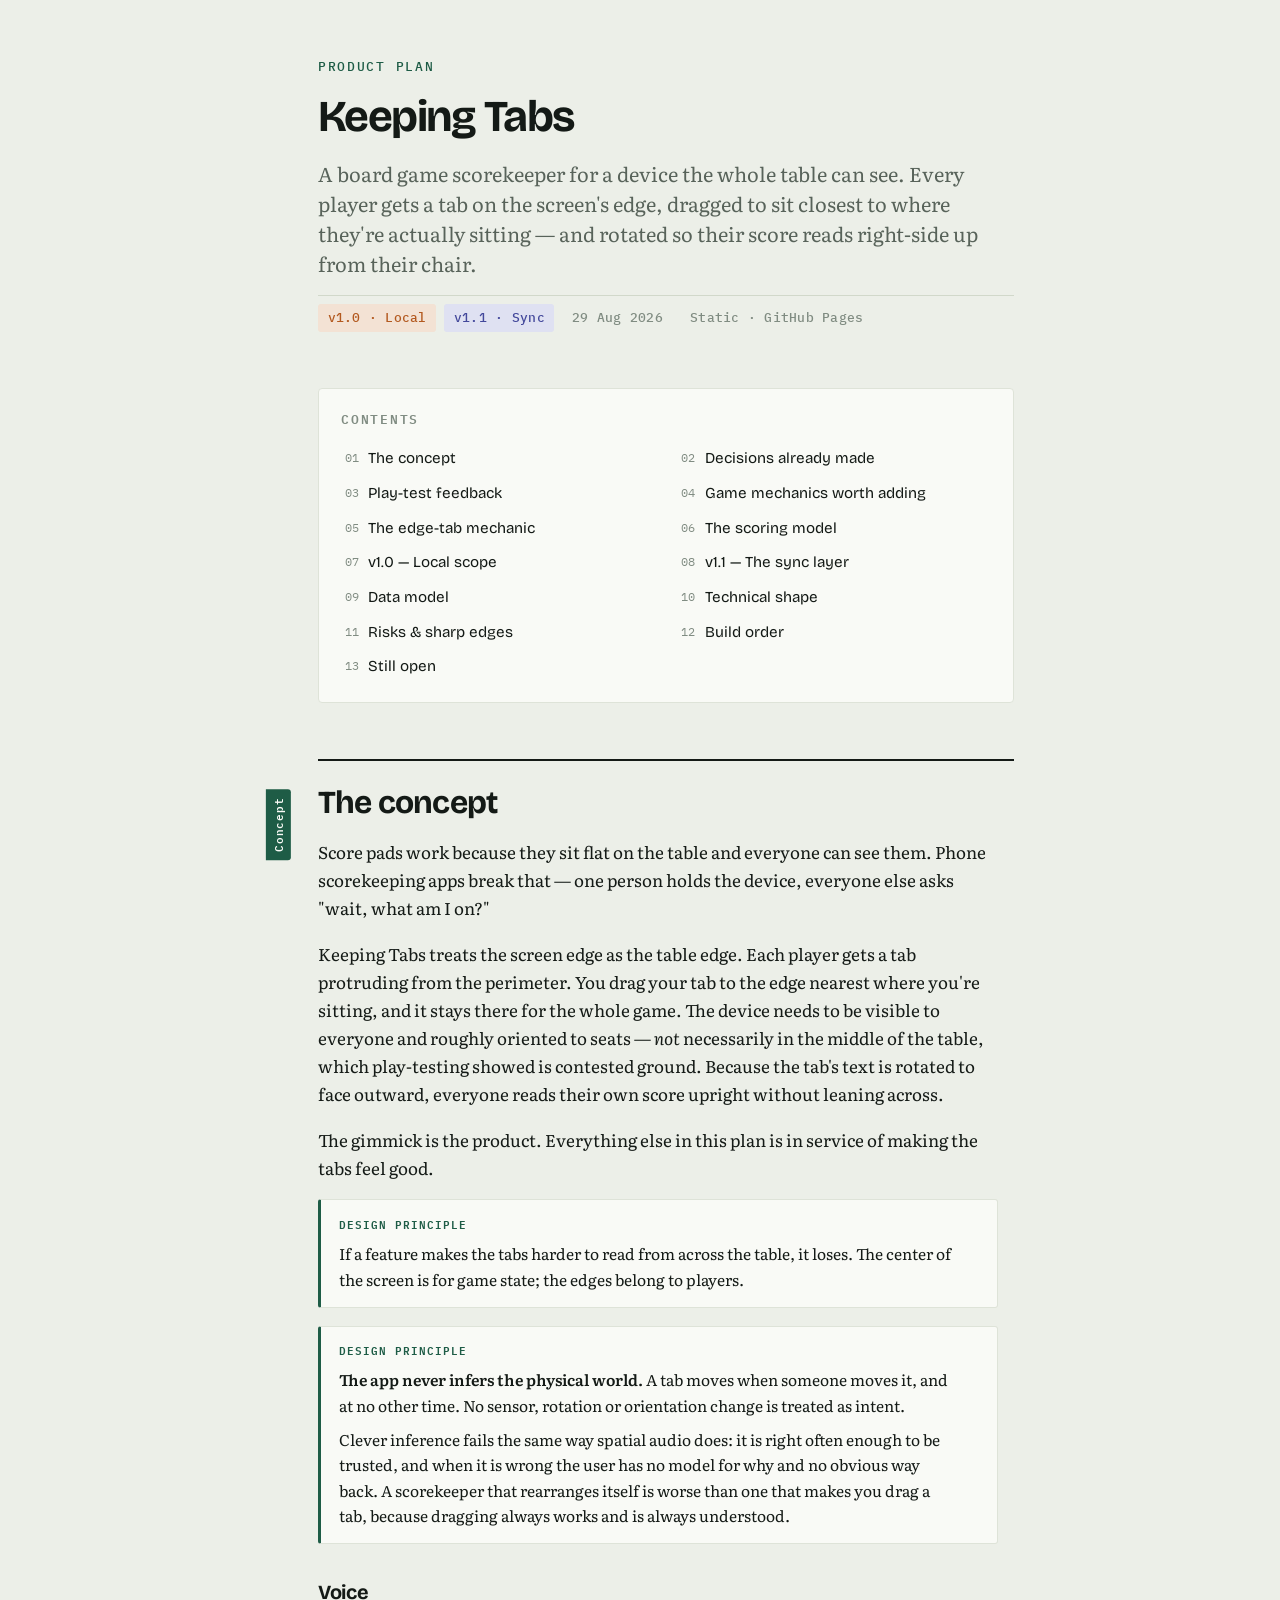
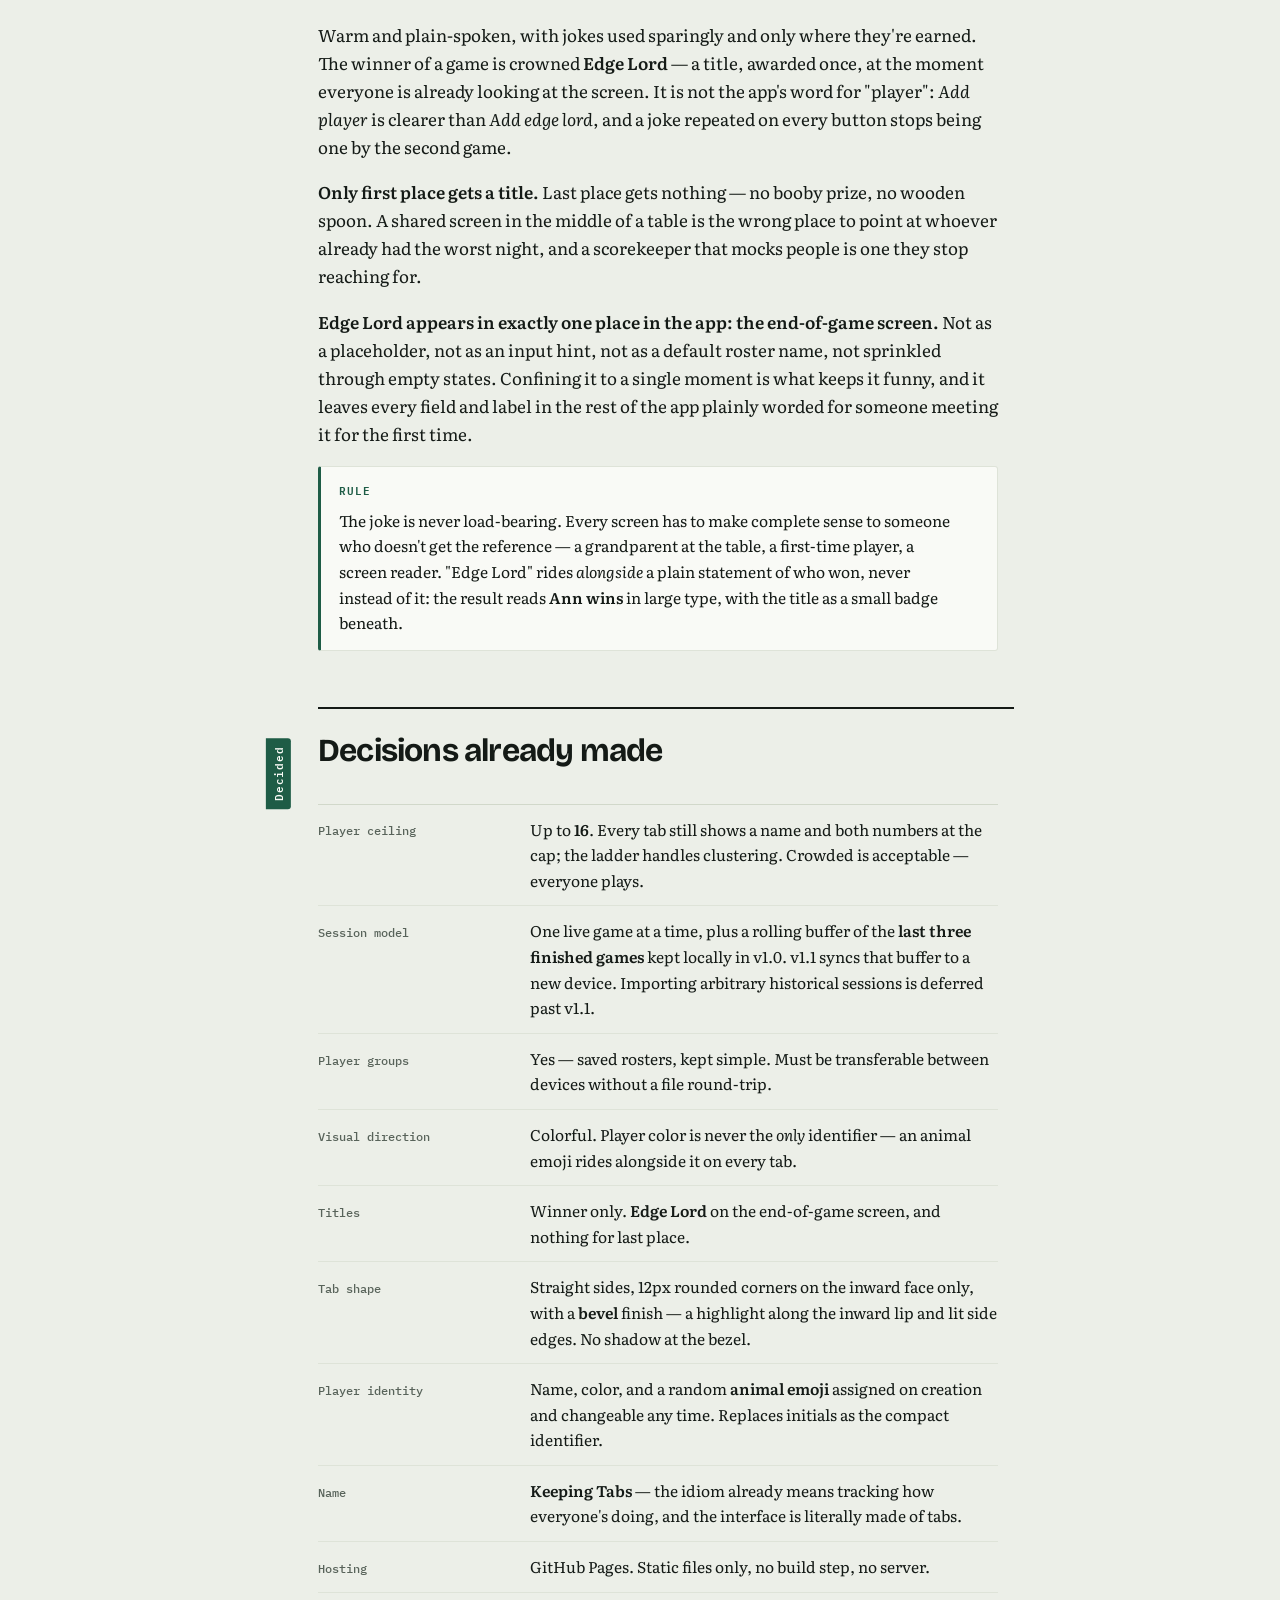
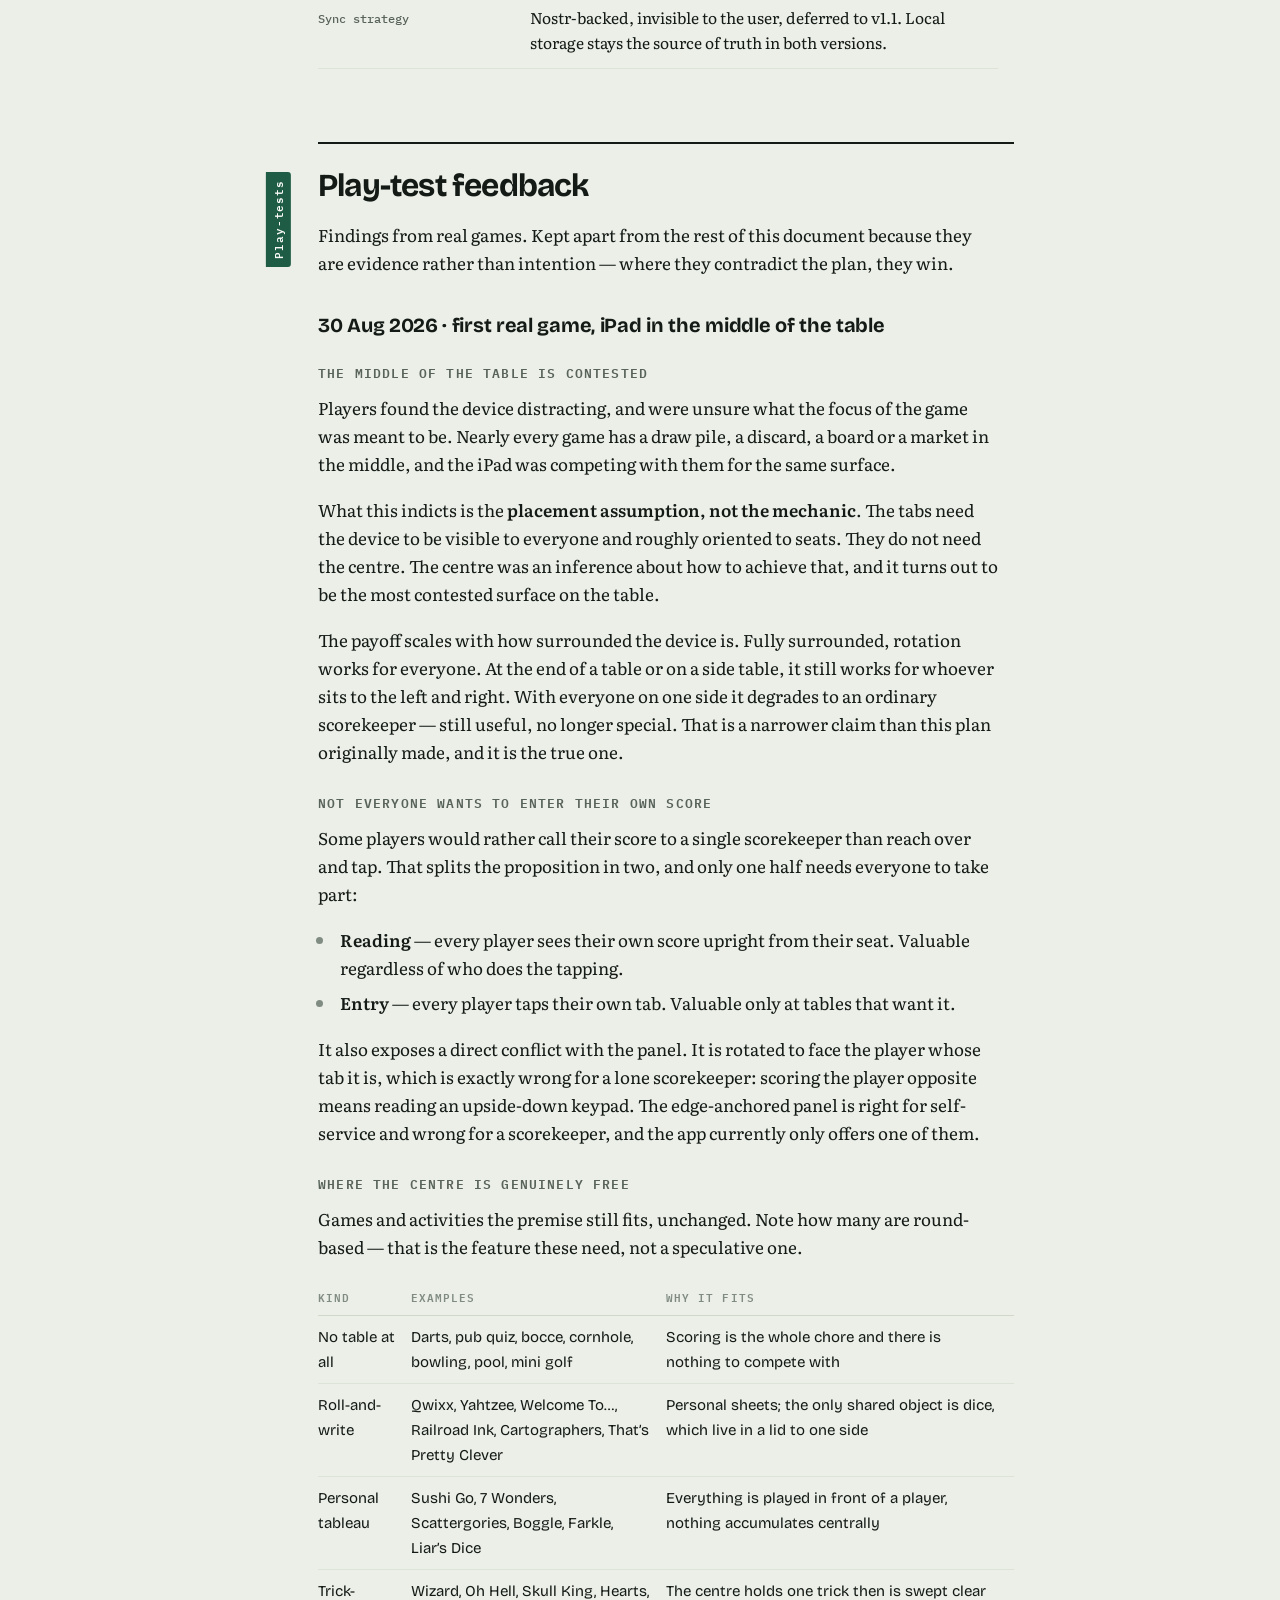
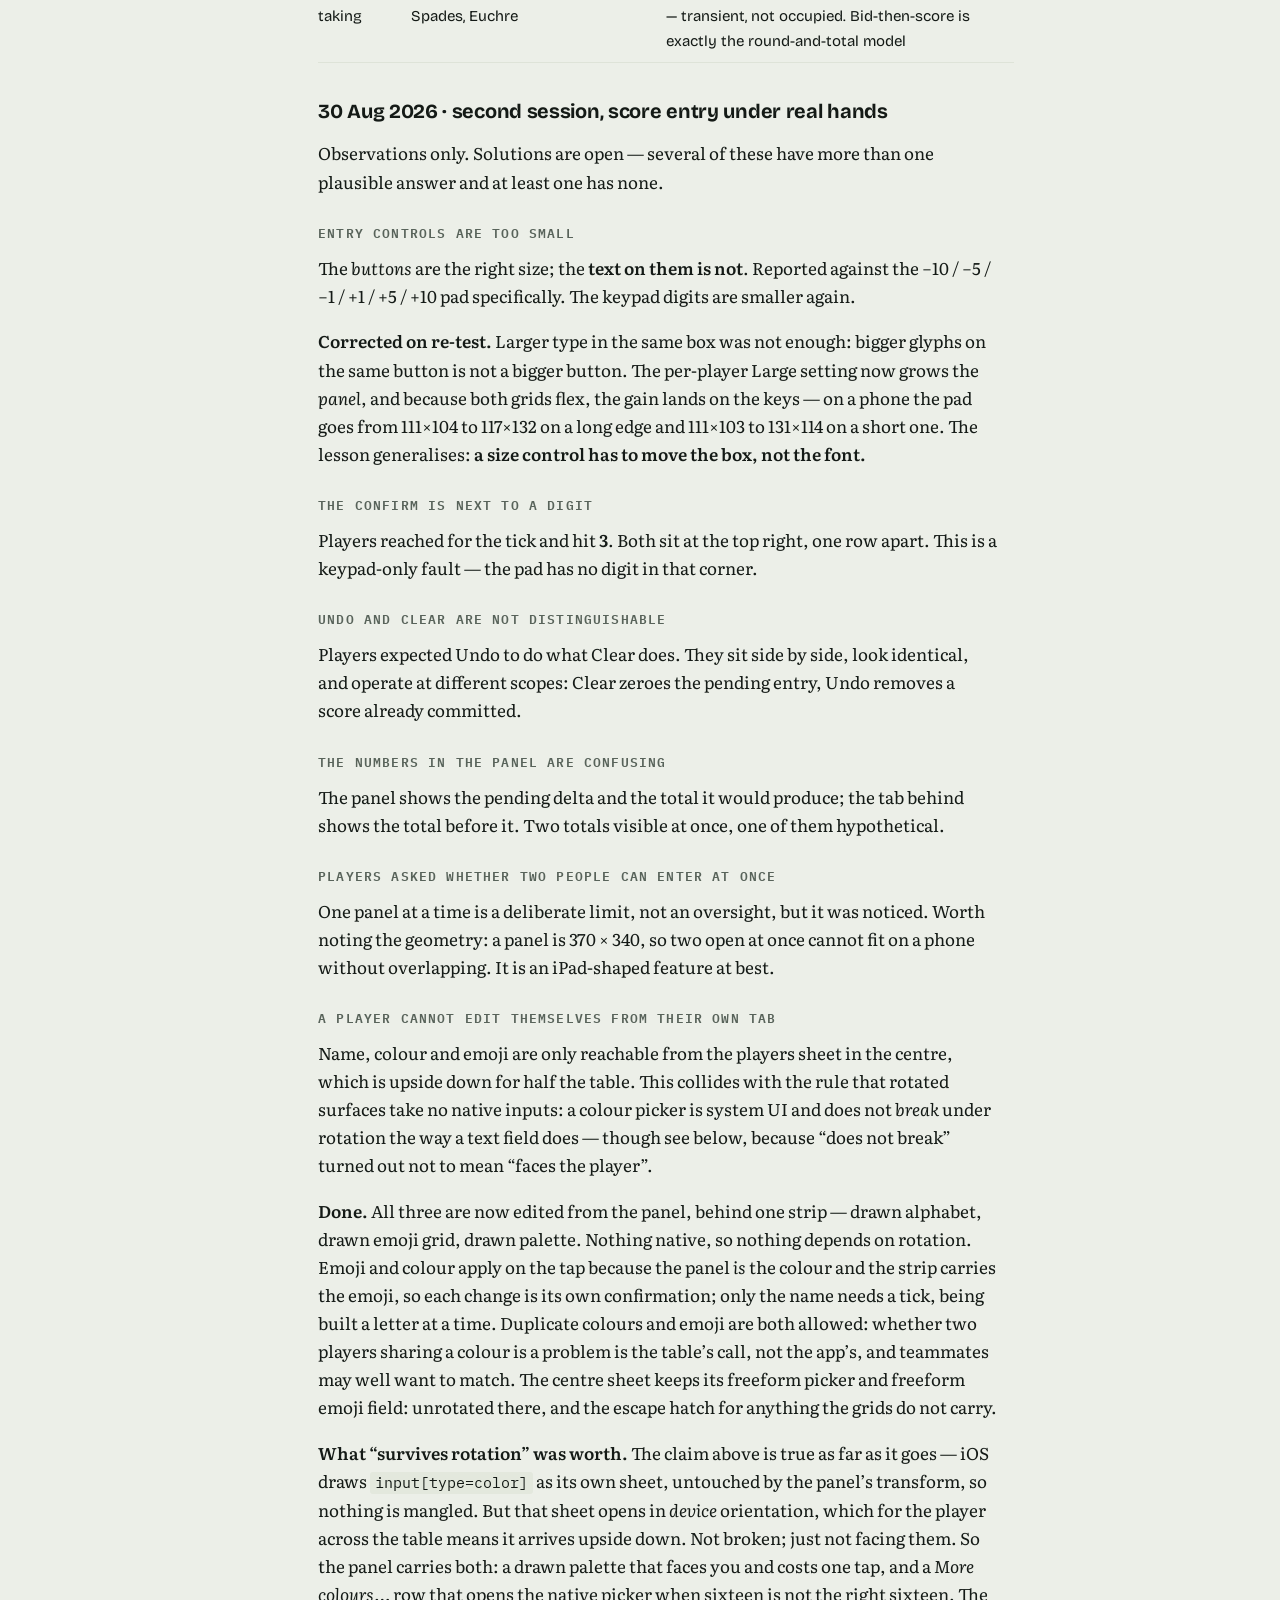
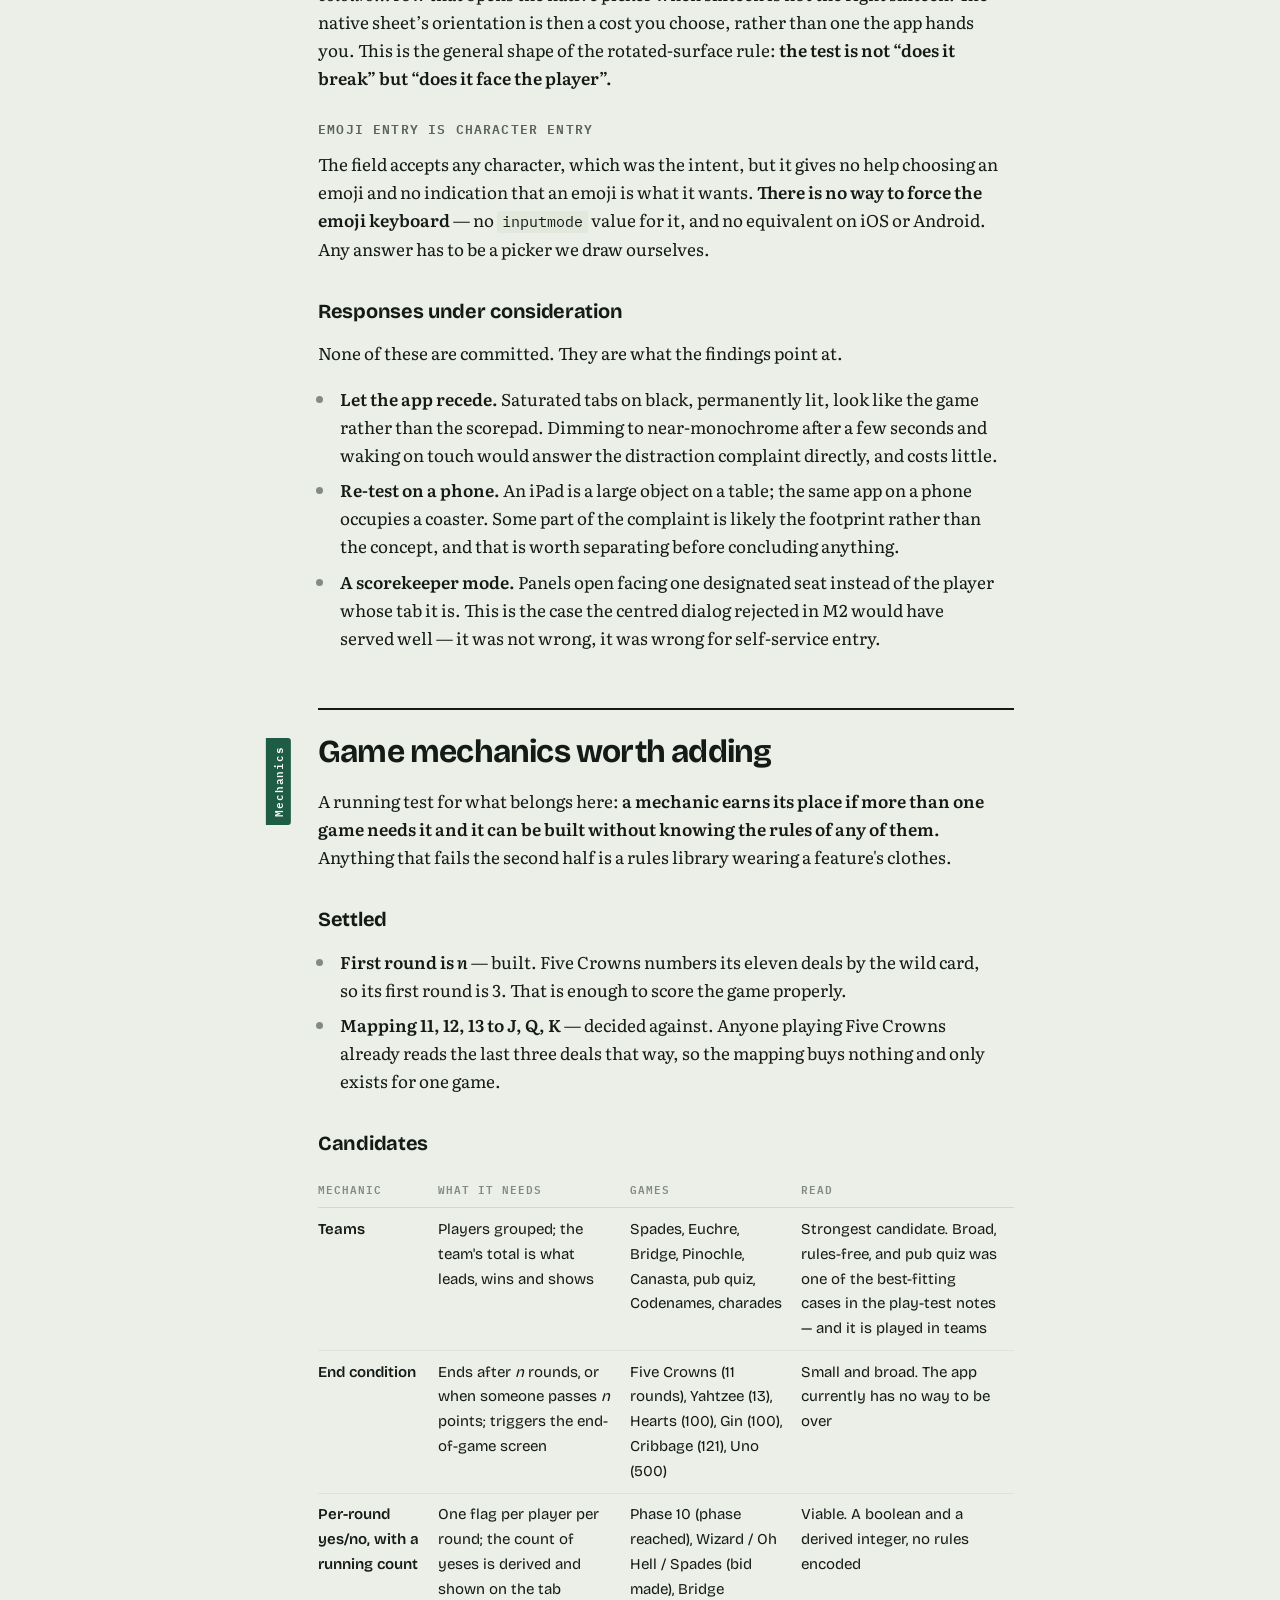
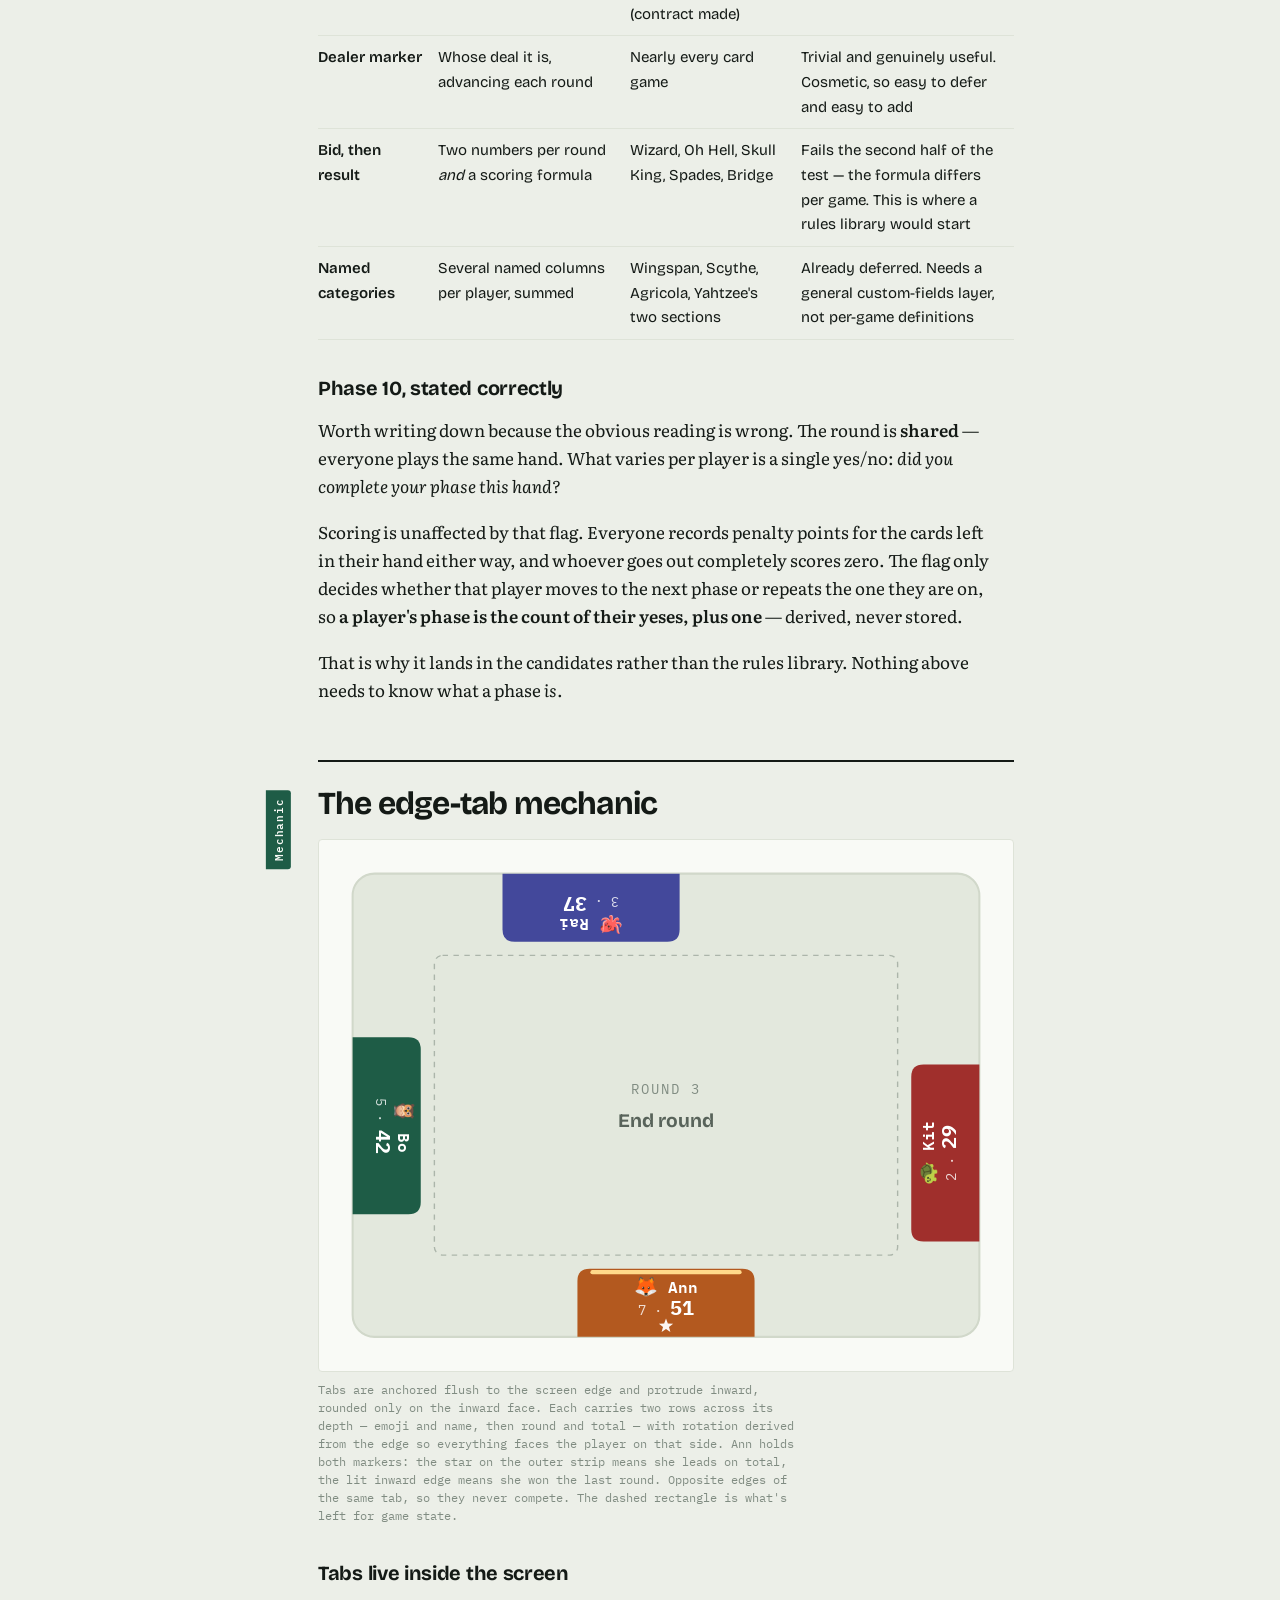
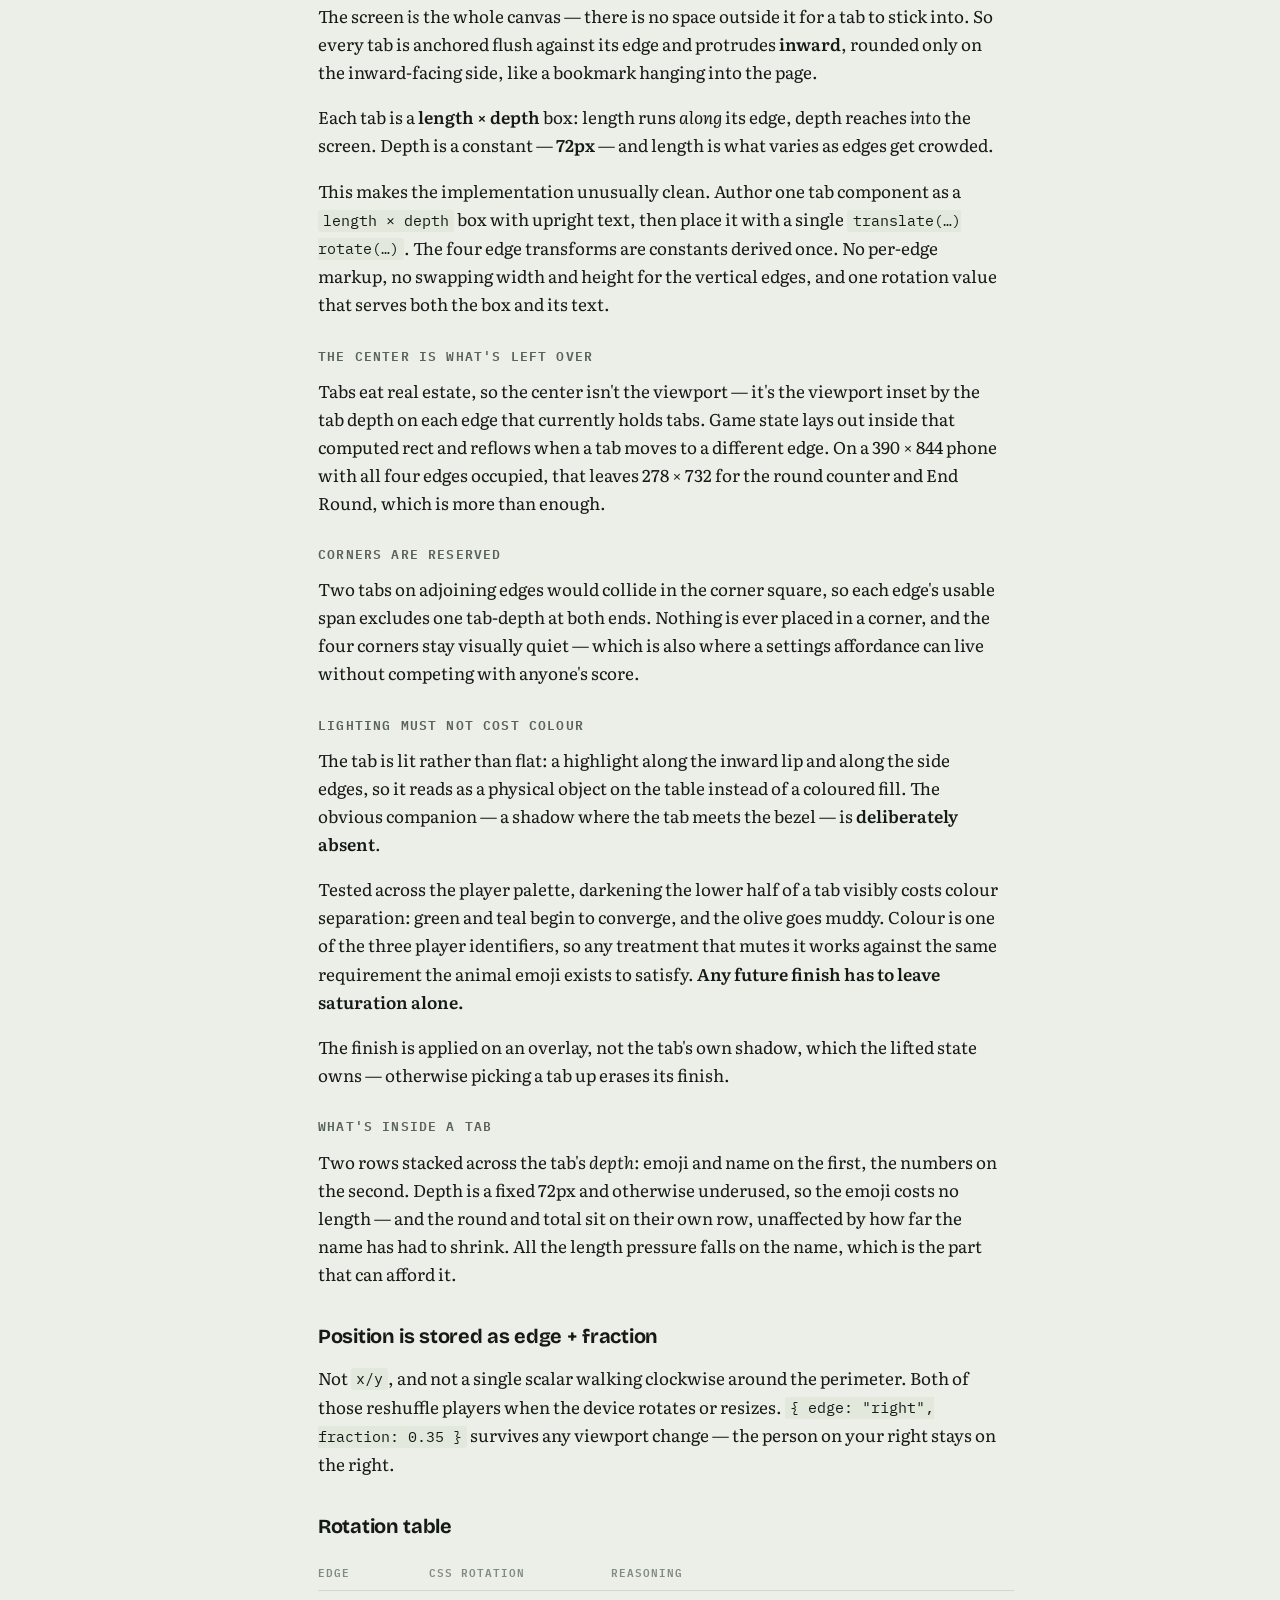
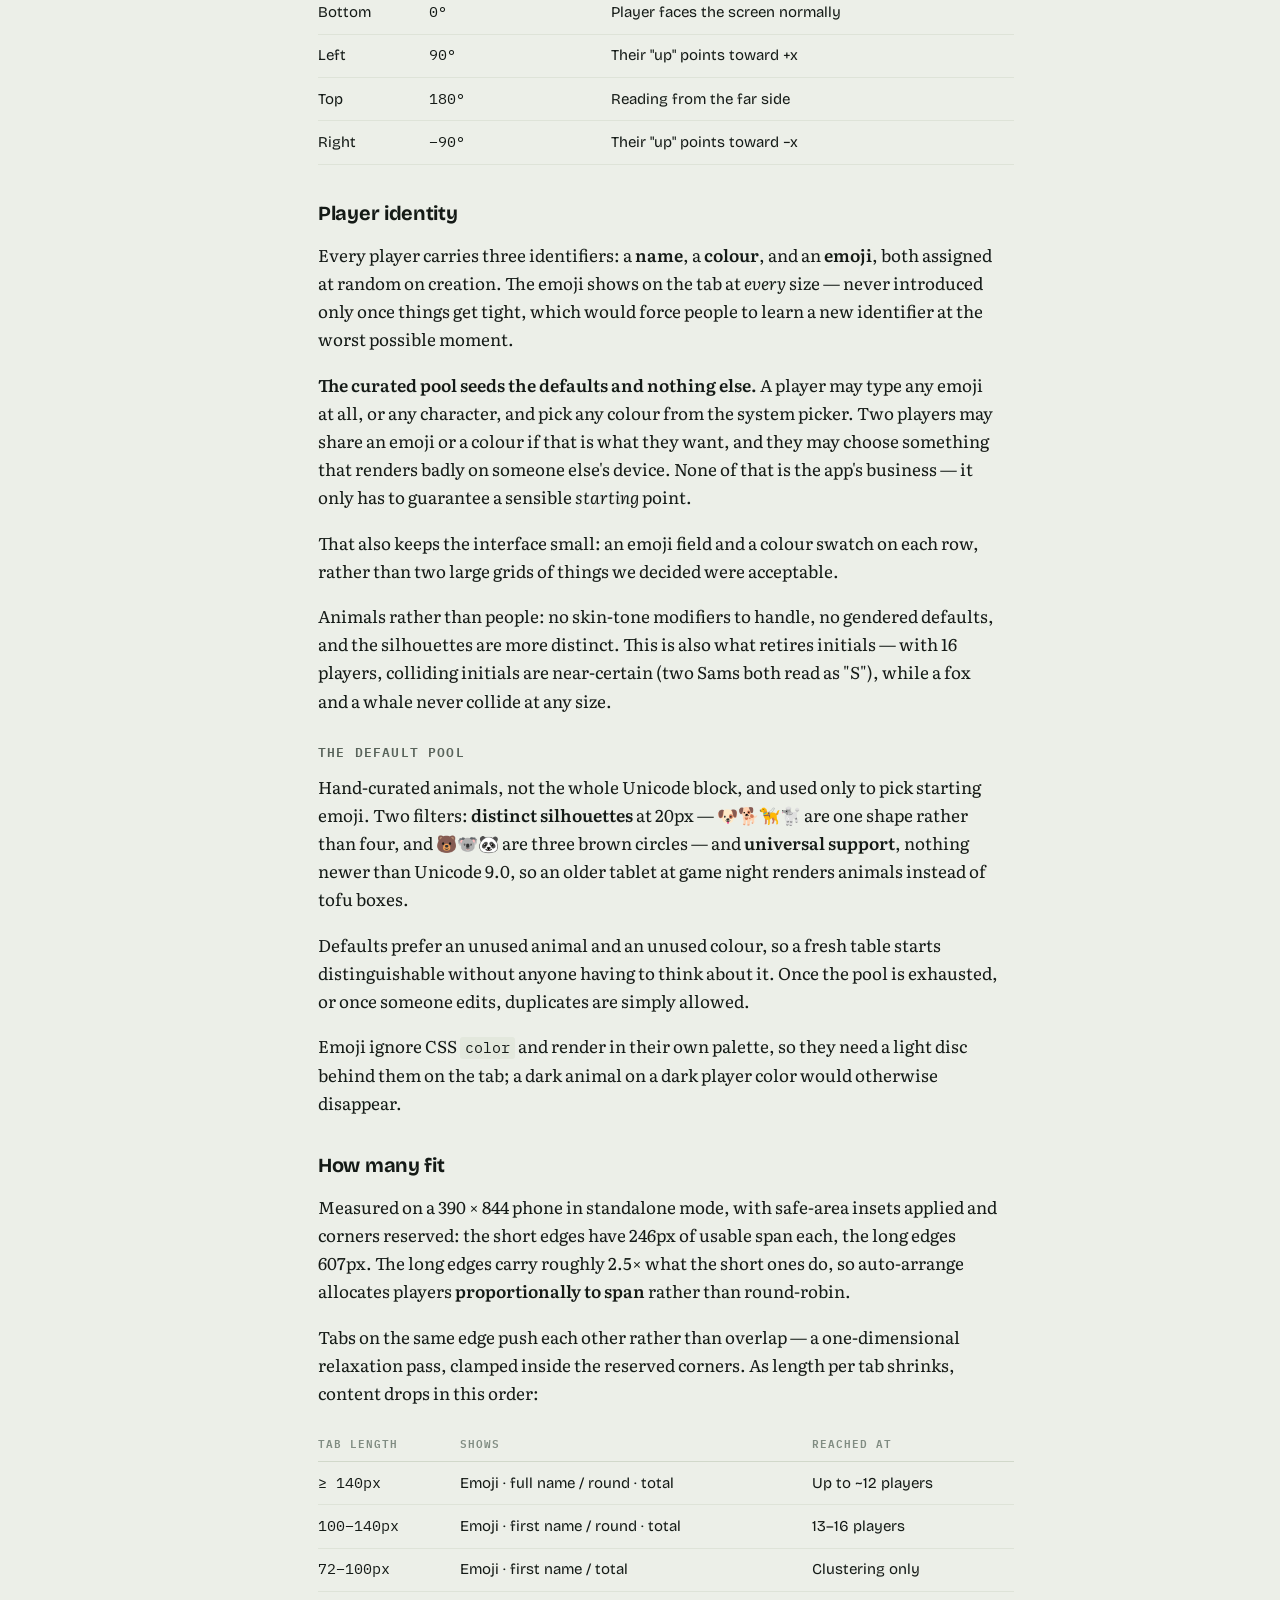
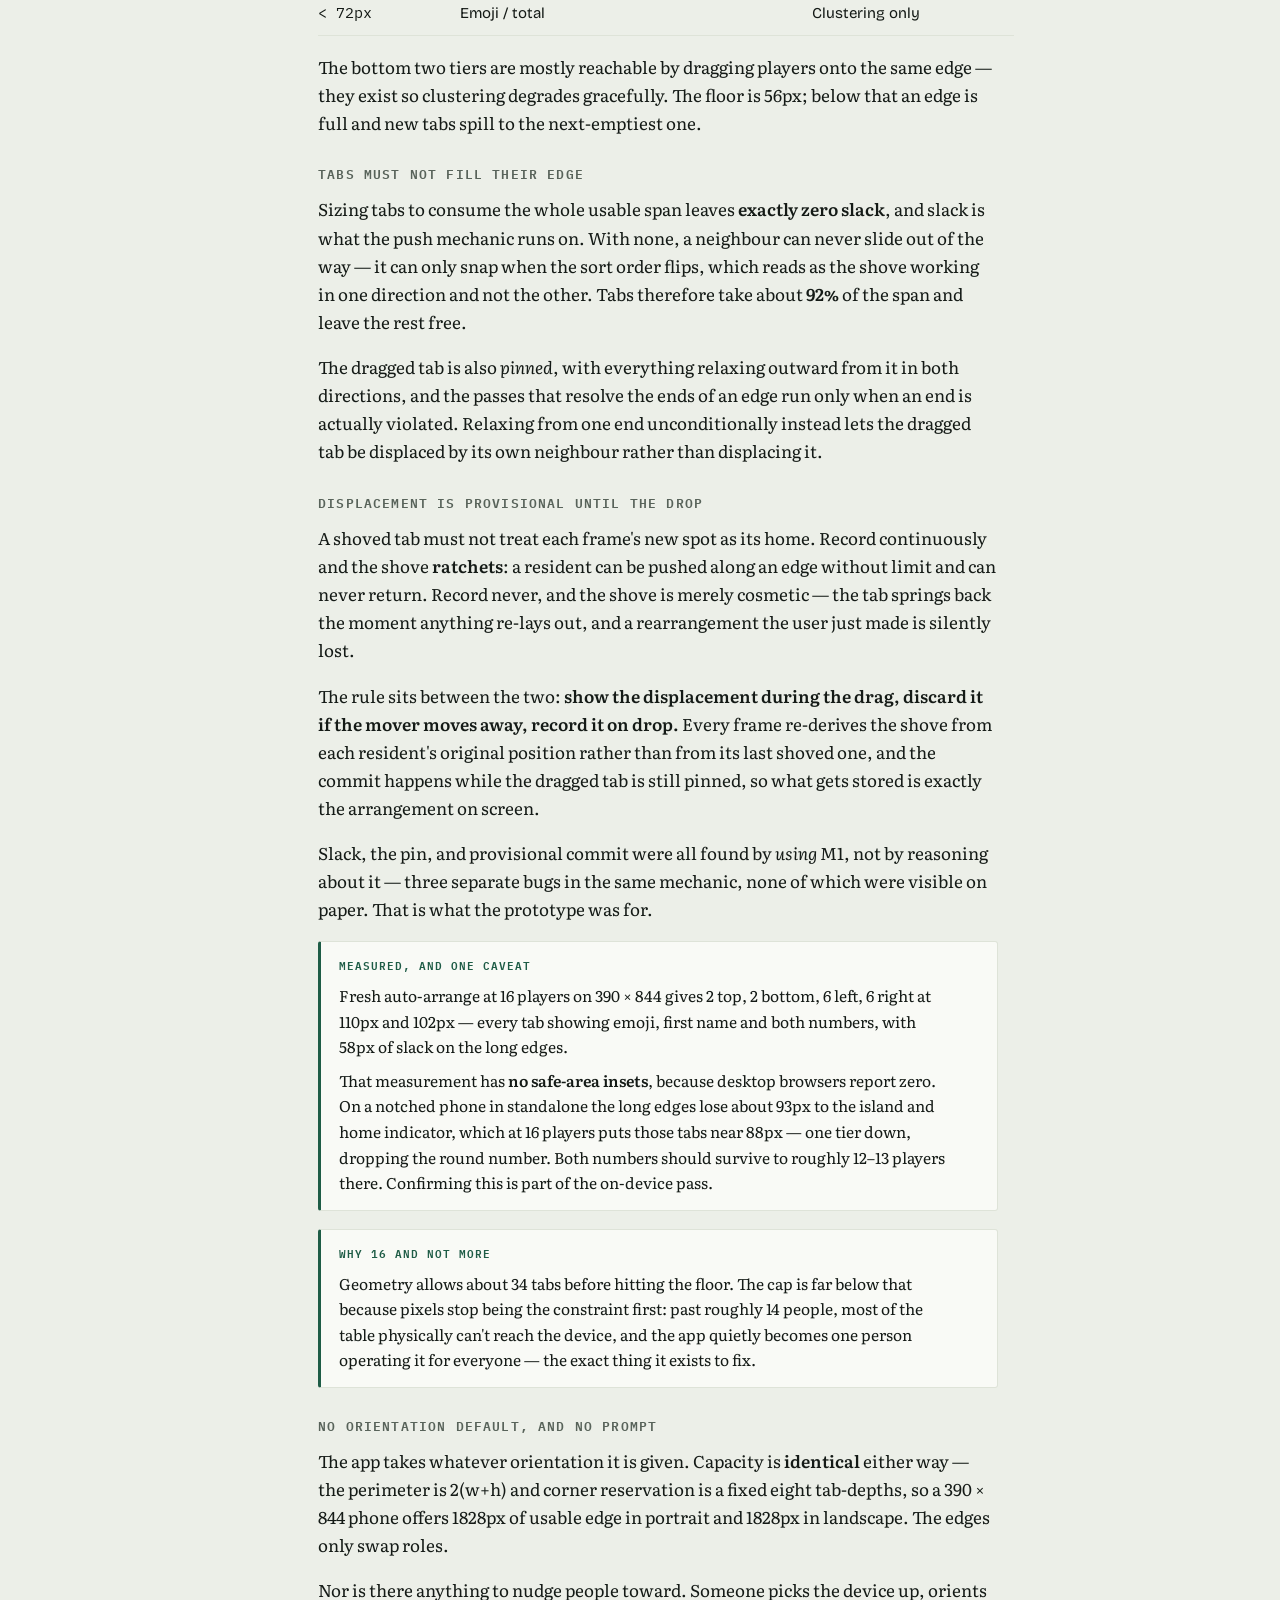
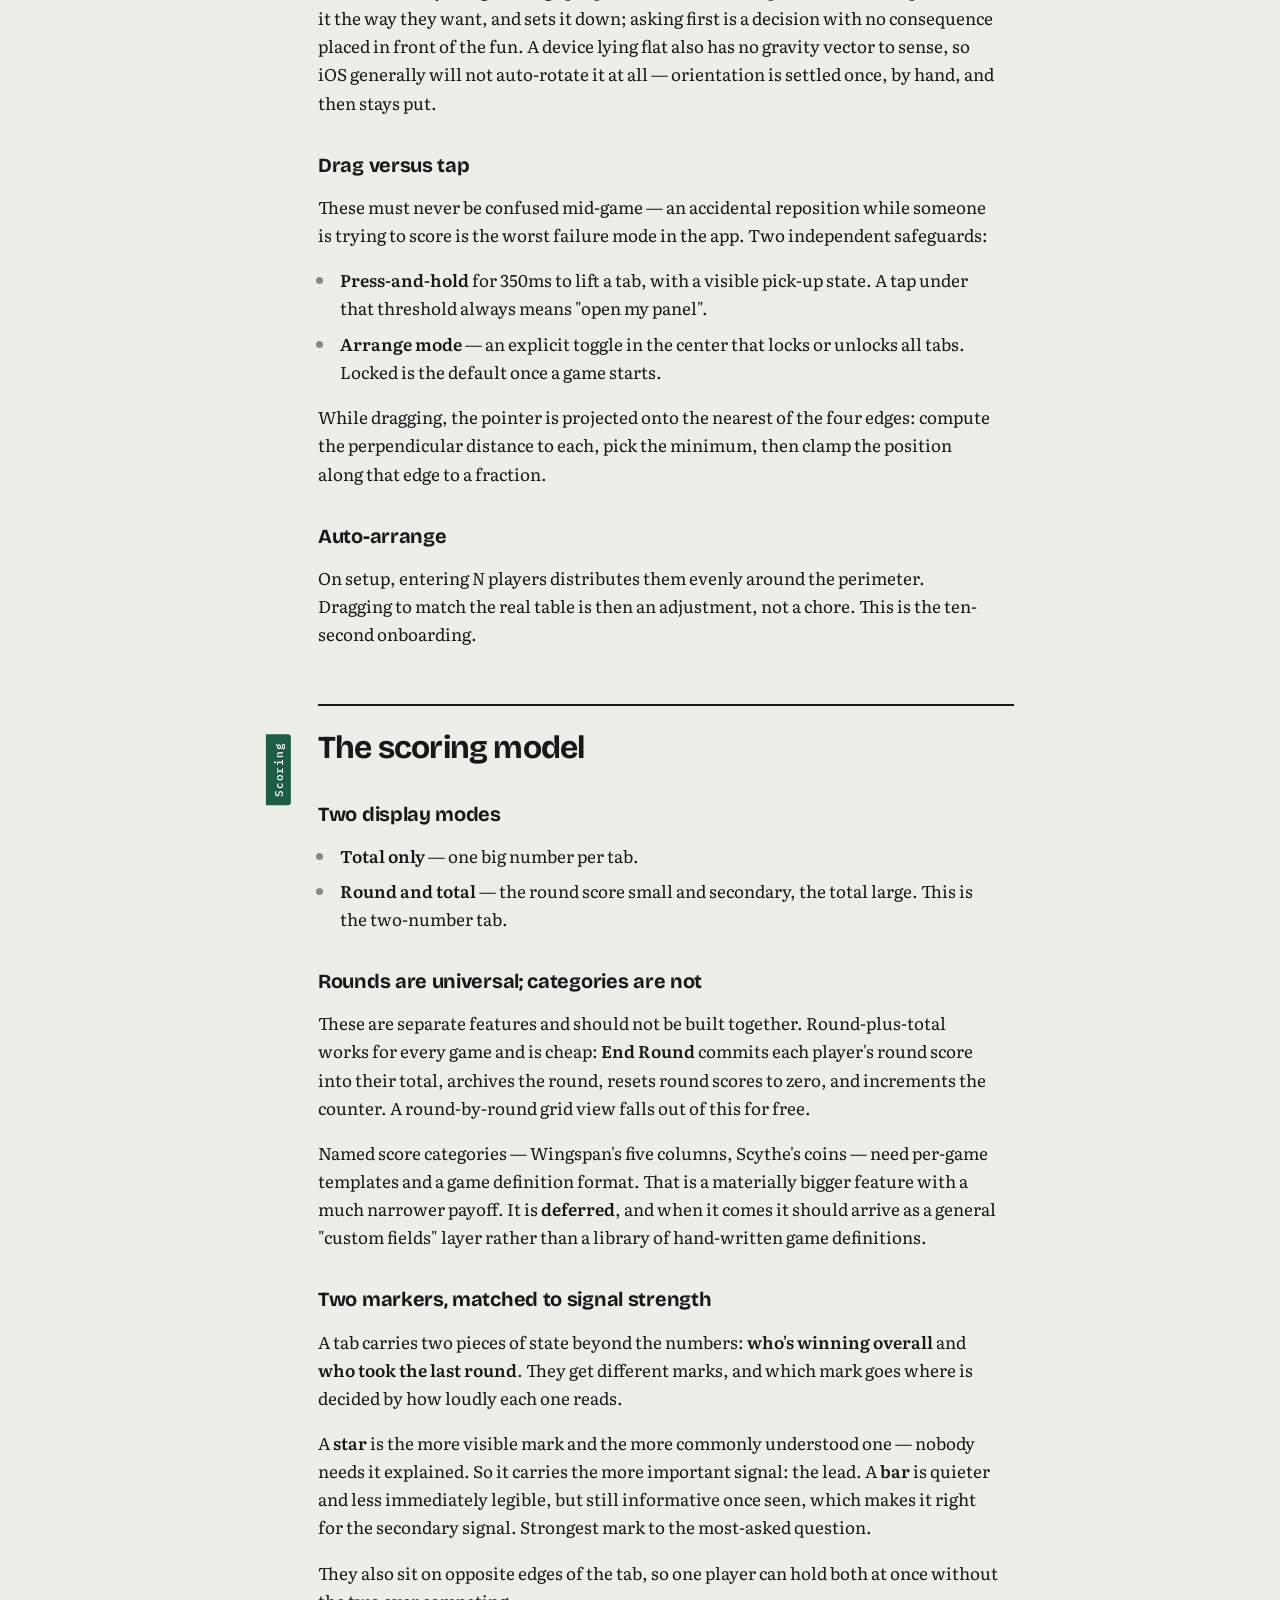
==== ref/PLAN.html @ 9b741aaf "Allow duplicate colours; add the native picker (#11) Two corrections.  Duplicates are allowed, for c" ====
<!doctype html>
<html lang="en">
<head>
<meta charset="utf-8">
<meta name="viewport" content="width=device-width, initial-scale=1">
<title>Keeping Tabs — Product Plan</title>
<link rel="preconnect" href="https://fonts.googleapis.com">
<link rel="preconnect" href="https://fonts.gstatic.com" crossorigin>
<link rel="stylesheet" href="https://fonts.googleapis.com/css2?family=Bricolage+Grotesque:opsz,wght@12..96,500;12..96,700&family=IBM+Plex+Mono:wght@400;500;600&family=Literata:ital,opsz,wght@0,7..72,400;0,7..72,600;1,7..72,400&display=swap">

<style>
  :root {
    /* light — score pad on a felt table */
    --ground:      #ECEFE8;
    --surface:     #F9FAF6;
    --surface-2:   #E3E8DD;
    --ink:         #141A16;
    --ink-muted:   #58635A;
    --ink-faint:   #808C82;
    --rule:        #D1D8CA;
    --rule-soft:   #DEE3D8;
    --felt:        #1E5C46;
    --felt-soft:   #DCE8E1;
    --now:         #B3591F;
    --now-soft:    #F3E2D4;
    --next:        #43489B;
    --next-soft:   #DFE1F2;
    --flag:        #A02F2C;
    --flag-soft:   #F2DEDC;

    --step--1: 0.8125rem;
    --step-0:  1.0625rem;
    --step-1:  1.25rem;
    --step-2:  1.5rem;
    --step-3:  2rem;
    --step-4:  2.75rem;

    --measure: 68ch;
    --gutter: 3.25rem;

    --sans: "Bricolage Grotesque", "Helvetica Neue", Arial, sans-serif;
    --serif: "Literata", Georgia, "Times New Roman", serif;
    --mono: "IBM Plex Mono", ui-monospace, "SF Mono", Menlo, monospace;
  }

  @media (prefers-color-scheme: dark) {
    :root:not([data-theme="light"]) {
      --ground:    #12160F;
      --surface:   #1A1F1B;
      --surface-2: #232A24;
      --ink:       #E9EEE7;
      --ink-muted: #96A198;
      --ink-faint: #74806F;
      --rule:      #2E362F;
      --rule-soft: #252C26;
      --felt:      #63C39B;
      --felt-soft: #1B3129;
      --now:       #E28C55;
      --now-soft:  #35251A;
      --next:      #9095E4;
      --next-soft: #23253F;
      --flag:      #E4807B;
      --flag-soft: #38211F;
    }
  }

  :root[data-theme="dark"] {
    --ground:    #12160F;
    --surface:   #1A1F1B;
    --surface-2: #232A24;
    --ink:       #E9EEE7;
    --ink-muted: #96A198;
    --ink-faint: #74806F;
    --rule:      #2E362F;
    --rule-soft: #252C26;
    --felt:      #63C39B;
    --felt-soft: #1B3129;
    --now:       #E28C55;
    --now-soft:  #35251A;
    --next:      #9095E4;
    --next-soft: #23253F;
    --flag:      #E4807B;
    --flag-soft: #38211F;
  }

  * { box-sizing: border-box; }

  body {
    background: var(--ground);
    color: var(--ink);
    font-family: var(--serif);
    font-size: var(--step-0);
    line-height: 1.65;
    -webkit-font-smoothing: antialiased;
    margin: 0;
    padding: 0;
  }

  .page {
    max-width: calc(var(--measure) + var(--gutter) + 4rem);
    margin: 0 auto;
    padding: 3.5rem 1.5rem 6rem;
    display: flex;
    flex-direction: column;
    gap: 3.5rem;
  }

  @media (min-width: 60rem) {
    .page { padding-left: calc(1.5rem + var(--gutter)); }
  }

  /* ---------- masthead ---------- */

  .masthead { display: flex; flex-direction: column; gap: 1.1rem; }

  .eyebrow {
    font-family: var(--mono);
    font-size: var(--step--1);
    font-weight: 500;
    letter-spacing: 0.13em;
    text-transform: uppercase;
    color: var(--felt);
    margin: 0;
  }

  h1 {
    font-family: var(--sans);
    font-weight: 700;
    font-size: var(--step-4);
    line-height: 1.02;
    letter-spacing: -0.035em;
    text-wrap: balance;
    margin: 0;
  }

  .deck {
    font-size: var(--step-1);
    line-height: 1.5;
    color: var(--ink-muted);
    max-width: 60ch;
    margin: 0;
  }

  .meta {
    display: flex;
    flex-wrap: wrap;
    gap: 0.5rem;
    align-items: center;
    font-family: var(--mono);
    font-size: var(--step--1);
    padding-top: 0.5rem;
    border-top: 1px solid var(--rule);
  }

  .chip {
    display: inline-flex;
    align-items: center;
    gap: 0.4rem;
    padding: 0.2rem 0.6rem;
    border-radius: 3px;
    font-weight: 500;
    letter-spacing: 0.02em;
  }
  .chip.now  { background: var(--now-soft);  color: var(--now); }
  .chip.next { background: var(--next-soft); color: var(--next); }
  .chip.plain { color: var(--ink-faint); }

  /* ---------- contents ---------- */

  .contents {
    background: var(--surface);
    border: 1px solid var(--rule-soft);
    border-radius: 4px;
    padding: 1.25rem 1.4rem;
  }
  .contents h2 {
    font-family: var(--mono);
    font-size: var(--step--1);
    font-weight: 600;
    letter-spacing: 0.13em;
    text-transform: uppercase;
    color: var(--ink-faint);
    margin: 0 0 0.85rem;
  }
  .contents ol {
    margin: 0;
    padding: 0;
    list-style: none;
    display: grid;
    grid-template-columns: repeat(auto-fill, minmax(15rem, 1fr));
    gap: 0.3rem 1.5rem;
    counter-reset: toc;
  }
  .contents li { counter-increment: toc; }
  .contents a {
    font-family: var(--sans);
    font-size: 0.95rem;
    color: var(--ink);
    text-decoration: none;
    display: flex;
    gap: 0.6rem;
    padding: 0.15rem 0;
  }
  .contents a::before {
    content: counter(toc, decimal-leading-zero);
    font-family: var(--mono);
    font-size: 0.75rem;
    color: var(--ink-faint);
    padding-top: 0.18em;
  }
  .contents a:hover { color: var(--felt); }

  /* ---------- sections ---------- */

  section { position: relative; display: flex; flex-direction: column; gap: 1.1rem; }

  section > h2 {
    font-family: var(--sans);
    font-weight: 700;
    font-size: var(--step-3);
    line-height: 1.12;
    letter-spacing: -0.025em;
    text-wrap: balance;
    margin: 0;
    padding-top: 1.5rem;
    border-top: 2px solid var(--ink);
  }

  /* the edge-tab motif: a small tab protruding into the left gutter,
     echoing the product's own mechanic */
  .tab {
    font-family: var(--mono);
    font-size: 0.7rem;
    font-weight: 600;
    letter-spacing: 0.08em;
    color: var(--surface);
    background: var(--felt);
    padding: 0.2rem 0.5rem;
    border-radius: 3px;
    align-self: flex-start;
    margin-bottom: -0.4rem;
  }
  .tab.now  { background: var(--now); }
  .tab.next { background: var(--next); }

  @media (min-width: 60rem) {
    .tab {
      position: absolute;
      left: calc(-1 * var(--gutter));
      top: 1.9rem;
      margin: 0;
      border-radius: 3px 0 0 3px;
      writing-mode: vertical-rl;
      transform: rotate(180deg);
      padding: 0.5rem 0.2rem;
    }
  }

  h3 {
    font-family: var(--sans);
    font-weight: 700;
    font-size: var(--step-1);
    letter-spacing: -0.015em;
    margin: 0.9rem 0 -0.4rem;
  }

  h4 {
    font-family: var(--mono);
    font-size: var(--step--1);
    font-weight: 600;
    letter-spacing: 0.09em;
    text-transform: uppercase;
    color: var(--ink-muted);
    margin: 0.6rem 0 -0.5rem;
  }

  p { margin: 0; max-width: var(--measure); }

  a { color: var(--felt); }

  ul, ol.body-list {
    margin: 0;
    padding-left: 1.15rem;
    max-width: var(--measure);
    display: flex;
    flex-direction: column;
    gap: 0.45rem;
  }
  li { padding-left: 0.2rem; }
  li::marker { color: var(--ink-faint); }

  strong { font-weight: 600; }
  em { font-style: italic; }

  code {
    font-family: var(--mono);
    font-size: 0.88em;
    background: var(--surface-2);
    padding: 0.1em 0.35em;
    border-radius: 3px;
  }

  pre {
    font-family: var(--mono);
    font-size: 0.8rem;
    line-height: 1.6;
    background: var(--surface);
    border: 1px solid var(--rule-soft);
    border-left: 3px solid var(--felt);
    border-radius: 3px;
    padding: 1rem 1.1rem;
    margin: 0;
    overflow-x: auto;
  }
  pre code { background: none; padding: 0; font-size: inherit; }

  /* ---------- tables ---------- */

  .table-wrap { overflow-x: auto; }

  table {
    border-collapse: collapse;
    width: 100%;
    min-width: 30rem;
    font-family: var(--sans);
    font-size: 0.94rem;
  }
  th, td {
    text-align: left;
    padding: 0.55rem 0.9rem 0.55rem 0;
    border-bottom: 1px solid var(--rule-soft);
    vertical-align: top;
  }
  th {
    font-family: var(--mono);
    font-size: 0.7rem;
    font-weight: 600;
    letter-spacing: 0.09em;
    text-transform: uppercase;
    color: var(--ink-faint);
    border-bottom: 1px solid var(--rule);
    white-space: nowrap;
  }
  td.num, th.num { font-family: var(--mono); font-variant-numeric: tabular-nums; white-space: nowrap; }

  /* ---------- callouts ---------- */

  .note {
    background: var(--surface);
    border: 1px solid var(--rule-soft);
    border-left: 3px solid var(--felt);
    border-radius: 3px;
    padding: 0.9rem 1.1rem;
    display: flex;
    flex-direction: column;
    gap: 0.5rem;
    max-width: var(--measure);
  }
  .note.risk { border-left-color: var(--flag); background: var(--flag-soft); }
  .note .label {
    font-family: var(--mono);
    font-size: 0.7rem;
    font-weight: 600;
    letter-spacing: 0.09em;
    text-transform: uppercase;
    color: var(--felt);
  }
  .note.risk .label { color: var(--flag); }
  .note p { font-size: 0.97rem; }

  /* ---------- scope cards ---------- */

  .scope {
    display: grid;
    grid-template-columns: repeat(auto-fit, minmax(16rem, 1fr));
    gap: 1rem;
  }
  .scope-card {
    background: var(--surface);
    border: 1px solid var(--rule-soft);
    border-radius: 4px;
    padding: 1rem 1.1rem;
    display: flex;
    flex-direction: column;
    gap: 0.55rem;
  }
  .scope-card h4 { margin: 0; color: var(--ink); }
  .scope-card ul { padding-left: 1rem; gap: 0.3rem; font-size: 0.95rem; }

  /* ---------- milestones ---------- */

  .milestones { display: flex; flex-direction: column; gap: 0; max-width: var(--measure); }
  .ms {
    display: grid;
    grid-template-columns: 3.5rem 1fr;
    gap: 0 1rem;
    padding: 0.85rem 0;
    border-bottom: 1px solid var(--rule-soft);
  }
  .ms:first-child { border-top: 1px solid var(--rule); }
  .ms-id {
    font-family: var(--mono);
    font-size: 0.78rem;
    font-weight: 600;
    color: var(--now);
    padding-top: 0.25em;
  }
  .ms.b .ms-id { color: var(--next); }
  .ms-body { display: flex; flex-direction: column; gap: 0.2rem; }
  .ms-title { font-family: var(--sans); font-weight: 700; font-size: 1rem; }
  .ms-desc { font-size: 0.95rem; color: var(--ink-muted); line-height: 1.5; }

  /* ---------- diagram ---------- */

  figure { margin: 0; display: flex; flex-direction: column; gap: 0.6rem; }
  figure svg { width: 100%; height: auto; display: block; }
  .fig-frame {
    background: var(--surface);
    border: 1px solid var(--rule-soft);
    border-radius: 4px;
    padding: 1.25rem;
  }
  figcaption {
    font-family: var(--mono);
    font-size: 0.75rem;
    line-height: 1.5;
    color: var(--ink-faint);
    max-width: var(--measure);
  }

  /* ---------- decisions ---------- */

  .decisions { display: flex; flex-direction: column; gap: 0; max-width: var(--measure); }
  .dec {
    display: grid;
    grid-template-columns: minmax(8rem, 12rem) 1fr;
    gap: 0.15rem 1.25rem;
    padding: 0.75rem 0;
    border-bottom: 1px solid var(--rule-soft);
  }
  .dec:first-child { border-top: 1px solid var(--rule); }
  .dec dt {
    font-family: var(--mono);
    font-size: 0.78rem;
    font-weight: 500;
    color: var(--ink-muted);
    padding-top: 0.3em;
  }
  .dec dd { margin: 0; font-size: 0.97rem; }

  @media (max-width: 34rem) {
    .dec { grid-template-columns: 1fr; }
    .dec dt { padding-top: 0; }
  }

  a:focus-visible, .contents a:focus-visible {
    outline: 2px solid var(--felt);
    outline-offset: 3px;
    border-radius: 2px;
  }

  @media (prefers-reduced-motion: reduce) {
    * { animation: none !important; transition: none !important; }
  }
</style>
</head>
<body>

<div class="page">

  <header class="masthead">
    <p class="eyebrow">Product plan</p>
    <h1>Keeping Tabs</h1>
    <p class="deck">A board game scorekeeper for a device the whole table can see. Every player gets a tab on the screen's edge, dragged to sit closest to where they're actually sitting — and rotated so their score reads right-side up from their chair.</p>
    <div class="meta">
      <span class="chip now">v1.0 · Local</span>
      <span class="chip next">v1.1 · Sync</span>
      <span class="chip plain">29 Aug 2026</span>
      <span class="chip plain">Static · GitHub Pages</span>
    </div>
  </header>

  <nav class="contents">
    <h2>Contents</h2>
    <ol>
      <li><a href="#concept">The concept</a></li>
      <li><a href="#decided">Decisions already made</a></li>
      <li><a href="#playtest">Play-test feedback</a></li>
      <li><a href="#gamefeat">Game mechanics worth adding</a></li>
      <li><a href="#mechanic">The edge-tab mechanic</a></li>
      <li><a href="#scoring">The scoring model</a></li>
      <li><a href="#v10">v1.0 — Local scope</a></li>
      <li><a href="#v11">v1.1 — The sync layer</a></li>
      <li><a href="#data">Data model</a></li>
      <li><a href="#tech">Technical shape</a></li>
      <li><a href="#risks">Risks &amp; sharp edges</a></li>
      <li><a href="#build">Build order</a></li>
      <li><a href="#open">Still open</a></li>
    </ol>
  </nav>

  <section id="concept">
    <span class="tab">Concept</span>
    <h2>The concept</h2>
    <p>Score pads work because they sit flat on the table and everyone can see them. Phone scorekeeping apps break that — one person holds the device, everyone else asks "wait, what am I on?"</p>
    <p>Keeping Tabs treats the screen edge as the table edge. Each player gets a tab protruding from the perimeter. You drag your tab to the edge nearest where you're sitting, and it stays there for the whole game. The device needs to be visible to everyone and roughly oriented to seats — <em>not</em> necessarily in the middle of the table, which play-testing showed is contested ground. Because the tab's text is rotated to face outward, everyone reads their own score upright without leaning across.</p>
    <p>The gimmick is the product. Everything else in this plan is in service of making the tabs feel good.</p>
    <div class="note">
      <span class="label">Design principle</span>
      <p>If a feature makes the tabs harder to read from across the table, it loses. The center of the screen is for game state; the edges belong to players.</p>
    </div>

    <div class="note">
      <span class="label">Design principle</span>
      <p><strong>The app never infers the physical world.</strong> A tab moves when someone moves it, and at no other time. No sensor, rotation or orientation change is treated as intent.</p>
      <p>Clever inference fails the same way spatial audio does: it is right often enough to be trusted, and when it is wrong the user has no model for why and no obvious way back. A scorekeeper that rearranges itself is worse than one that makes you drag a tab, because dragging always works and is always understood.</p>
    </div>

    <h3>Voice</h3>
    <p>Warm and plain-spoken, with jokes used sparingly and only where they're earned. The winner of a game is crowned <strong>Edge Lord</strong> — a title, awarded once, at the moment everyone is already looking at the screen. It is not the app's word for "player": <em>Add player</em> is clearer than <em>Add edge lord</em>, and a joke repeated on every button stops being one by the second game.</p>
    <p><strong>Only first place gets a title.</strong> Last place gets nothing — no booby prize, no wooden spoon. A shared screen in the middle of a table is the wrong place to point at whoever already had the worst night, and a scorekeeper that mocks people is one they stop reaching for.</p>
    <p><strong>Edge Lord appears in exactly one place in the app: the end-of-game screen.</strong> Not as a placeholder, not as an input hint, not as a default roster name, not sprinkled through empty states. Confining it to a single moment is what keeps it funny, and it leaves every field and label in the rest of the app plainly worded for someone meeting it for the first time.</p>

    <div class="note">
      <span class="label">Rule</span>
      <p>The joke is never load-bearing. Every screen has to make complete sense to someone who doesn't get the reference — a grandparent at the table, a first-time player, a screen reader. "Edge Lord" rides <em>alongside</em> a plain statement of who won, never instead of it: the result reads <strong>Ann wins</strong> in large type, with the title as a small badge beneath.</p>
    </div>
  </section>

  <section id="decided">
    <span class="tab">Decided</span>
    <h2>Decisions already made</h2>
    <dl class="decisions">
      <div class="dec">
        <dt>Player ceiling</dt>
        <dd>Up to <strong>16</strong>. Every tab still shows a name and both numbers at the cap; the ladder handles clustering. Crowded is acceptable — everyone plays.</dd>
      </div>
      <div class="dec">
        <dt>Session model</dt>
        <dd>One live game at a time, plus a rolling buffer of the <strong>last three finished games</strong> kept locally in v1.0. v1.1 syncs that buffer to a new device. Importing arbitrary historical sessions is deferred past v1.1.</dd>
      </div>
      <div class="dec">
        <dt>Player groups</dt>
        <dd>Yes — saved rosters, kept simple. Must be transferable between devices without a file round-trip.</dd>
      </div>
      <div class="dec">
        <dt>Visual direction</dt>
        <dd>Colorful. Player color is never the <em>only</em> identifier — an animal emoji rides alongside it on every tab.</dd>
      </div>
      <div class="dec">
        <dt>Titles</dt>
        <dd>Winner only. <strong>Edge Lord</strong> on the end-of-game screen, and nothing for last place.</dd>
      </div>
      <div class="dec">
        <dt>Tab shape</dt>
        <dd>Straight sides, 12px rounded corners on the inward face only, with a <strong>bevel</strong> finish — a highlight along the inward lip and lit side edges. No shadow at the bezel.</dd>
      </div>
      <div class="dec">
        <dt>Player identity</dt>
        <dd>Name, color, and a random <strong>animal emoji</strong> assigned on creation and changeable any time. Replaces initials as the compact identifier.</dd>
      </div>
      <div class="dec">
        <dt>Name</dt>
        <dd><strong>Keeping Tabs</strong> — the idiom already means tracking how everyone's doing, and the interface is literally made of tabs.</dd>
      </div>
      <div class="dec">
        <dt>Hosting</dt>
        <dd>GitHub Pages. Static files only, no build step, no server.</dd>
      </div>
      <div class="dec">
        <dt>Sync strategy</dt>
        <dd>Nostr-backed, invisible to the user, deferred to v1.1. Local storage stays the source of truth in both versions.</dd>
      </div>
    </dl>
  </section>

  <section id="playtest">
    <span class="tab">Play-tests</span>
    <h2>Play-test feedback</h2>
    <p>Findings from real games. Kept apart from the rest of this document because they are evidence rather than intention — where they contradict the plan, they win.</p>

    <h3>30 Aug 2026 &middot; first real game, iPad in the middle of the table</h3>

    <h4>The middle of the table is contested</h4>
    <p>Players found the device distracting, and were unsure what the focus of the game was meant to be. Nearly every game has a draw pile, a discard, a board or a market in the middle, and the iPad was competing with them for the same surface.</p>
    <p>What this indicts is the <strong>placement assumption, not the mechanic</strong>. The tabs need the device to be visible to everyone and roughly oriented to seats. They do not need the centre. The centre was an inference about how to achieve that, and it turns out to be the most contested surface on the table.</p>
    <p>The payoff scales with how surrounded the device is. Fully surrounded, rotation works for everyone. At the end of a table or on a side table, it still works for whoever sits to the left and right. With everyone on one side it degrades to an ordinary scorekeeper — still useful, no longer special. That is a narrower claim than this plan originally made, and it is the true one.</p>

    <h4>Not everyone wants to enter their own score</h4>
    <p>Some players would rather call their score to a single scorekeeper than reach over and tap. That splits the proposition in two, and only one half needs everyone to take part:</p>
    <ul>
      <li><strong>Reading</strong> — every player sees their own score upright from their seat. Valuable regardless of who does the tapping.</li>
      <li><strong>Entry</strong> — every player taps their own tab. Valuable only at tables that want it.</li>
    </ul>
    <p>It also exposes a direct conflict with the panel. It is rotated to face the player whose tab it is, which is exactly wrong for a lone scorekeeper: scoring the player opposite means reading an upside-down keypad. The edge-anchored panel is right for self-service and wrong for a scorekeeper, and the app currently only offers one of them.</p>

    <h4>Where the centre is genuinely free</h4>
    <p>Games and activities the premise still fits, unchanged. Note how many are round-based — that is the feature these need, not a speculative one.</p>
    <div class="table-wrap">
      <table>
        <thead><tr><th>Kind</th><th>Examples</th><th>Why it fits</th></tr></thead>
        <tbody>
          <tr><td>No table at all</td><td>Darts, pub quiz, bocce, cornhole, bowling, pool, mini golf</td><td>Scoring is the whole chore and there is nothing to compete with</td></tr>
          <tr><td>Roll-and-write</td><td>Qwixx, Yahtzee, Welcome To&hellip;, Railroad Ink, Cartographers, That&rsquo;s Pretty Clever</td><td>Personal sheets; the only shared object is dice, which live in a lid to one side</td></tr>
          <tr><td>Personal tableau</td><td>Sushi Go, 7 Wonders, Scattergories, Boggle, Farkle, Liar&rsquo;s Dice</td><td>Everything is played in front of a player, nothing accumulates centrally</td></tr>
          <tr><td>Trick-taking</td><td>Wizard, Oh Hell, Skull King, Hearts, Spades, Euchre</td><td>The centre holds one trick then is swept clear — transient, not occupied. Bid-then-score is exactly the round-and-total model</td></tr>
        </tbody>
      </table>
    </div>

    <h3>30 Aug 2026 &middot; second session, score entry under real hands</h3>
    <p>Observations only. Solutions are open — several of these have more than one plausible answer and at least one has none.</p>

    <h4>Entry controls are too small</h4>
    <p>The <em>buttons</em> are the right size; the <strong>text on them is not</strong>. Reported against the &minus;10 / &minus;5 / &minus;1 / +1 / +5 / +10 pad specifically. The keypad digits are smaller again.</p>
    <p><strong>Corrected on re-test.</strong> Larger type in the same box was not enough: bigger glyphs on the same button is not a bigger button. The per-player Large setting now grows the <em>panel</em>, and because both grids flex, the gain lands on the keys &mdash; on a phone the pad goes from 111&times;104 to 117&times;132 on a long edge and 111&times;103 to 131&times;114 on a short one. The lesson generalises: <strong>a size control has to move the box, not the font.</strong></p>

    <h4>The confirm is next to a digit</h4>
    <p>Players reached for the tick and hit <strong>3</strong>. Both sit at the top right, one row apart. This is a keypad-only fault — the pad has no digit in that corner.</p>

    <h4>Undo and Clear are not distinguishable</h4>
    <p>Players expected Undo to do what Clear does. They sit side by side, look identical, and operate at different scopes: Clear zeroes the pending entry, Undo removes a score already committed.</p>

    <h4>The numbers in the panel are confusing</h4>
    <p>The panel shows the pending delta and the total it would produce; the tab behind shows the total before it. Two totals visible at once, one of them hypothetical.</p>

    <h4>Players asked whether two people can enter at once</h4>
    <p>One panel at a time is a deliberate limit, not an oversight, but it was noticed. Worth noting the geometry: a panel is 370 &times; 340, so two open at once cannot fit on a phone without overlapping. It is an iPad-shaped feature at best.</p>

    <h4>A player cannot edit themselves from their own tab</h4>
    <p>Name, colour and emoji are only reachable from the players sheet in the centre, which is upside down for half the table. This collides with the rule that rotated surfaces take no native inputs: a colour picker is system UI and does not <em>break</em> under rotation the way a text field does &mdash; though see below, because &ldquo;does not break&rdquo; turned out not to mean &ldquo;faces the player&rdquo;.</p>
    <p><strong>Done.</strong> All three are now edited from the panel, behind one strip &mdash; drawn alphabet, drawn emoji grid, drawn palette. Nothing native, so nothing depends on rotation. Emoji and colour apply on the tap because the panel <em>is</em> the colour and the strip carries the emoji, so each change is its own confirmation; only the name needs a tick, being built a letter at a time. Duplicate colours and emoji are both allowed: whether two players sharing a colour is a problem is the table&rsquo;s call, not the app&rsquo;s, and teammates may well want to match. The centre sheet keeps its freeform picker and freeform emoji field: unrotated there, and the escape hatch for anything the grids do not carry.</p>
    <p><strong>What &ldquo;survives rotation&rdquo; was worth.</strong> The claim above is true as far as it goes &mdash; iOS draws <code>input[type=color]</code> as its own sheet, untouched by the panel&rsquo;s transform, so nothing is mangled. But that sheet opens in <em>device</em> orientation, which for the player across the table means it arrives upside down. Not broken; just not facing them. So the panel carries both: a drawn palette that faces you and costs one tap, and a <em>More colours&hellip;</em> row that opens the native picker when sixteen is not the right sixteen. The native sheet&rsquo;s orientation is then a cost you choose, rather than one the app hands you. This is the general shape of the rotated-surface rule: <strong>the test is not &ldquo;does it break&rdquo; but &ldquo;does it face the player&rdquo;.</strong></p>

    <h4>Emoji entry is character entry</h4>
    <p>The field accepts any character, which was the intent, but it gives no help choosing an emoji and no indication that an emoji is what it wants. <strong>There is no way to force the emoji keyboard</strong> — no <code>inputmode</code> value for it, and no equivalent on iOS or Android. Any answer has to be a picker we draw ourselves.</p>

    <h3>Responses under consideration</h3>
    <p>None of these are committed. They are what the findings point at.</p>
    <ul>
      <li><strong>Let the app recede.</strong> Saturated tabs on black, permanently lit, look like the game rather than the scorepad. Dimming to near-monochrome after a few seconds and waking on touch would answer the distraction complaint directly, and costs little.</li>
      <li><strong>Re-test on a phone.</strong> An iPad is a large object on a table; the same app on a phone occupies a coaster. Some part of the complaint is likely the footprint rather than the concept, and that is worth separating before concluding anything.</li>
      <li><strong>A scorekeeper mode.</strong> Panels open facing one designated seat instead of the player whose tab it is. This is the case the centred dialog rejected in M2 would have served well — it was not wrong, it was wrong for self-service entry.</li>
    </ul>
  </section>

  <section id="gamefeat">
    <span class="tab">Mechanics</span>
    <h2>Game mechanics worth adding</h2>
    <p>A running test for what belongs here: <strong>a mechanic earns its place if more than one game needs it and it can be built without knowing the rules of any of them.</strong> Anything that fails the second half is a rules library wearing a feature's clothes.</p>

    <h3>Settled</h3>
    <ul>
      <li><strong>First round is <em>n</em></strong> — built. Five Crowns numbers its eleven deals by the wild card, so its first round is 3. That is enough to score the game properly.</li>
      <li><strong>Mapping 11, 12, 13 to J, Q, K</strong> — decided against. Anyone playing Five Crowns already reads the last three deals that way, so the mapping buys nothing and only exists for one game.</li>
    </ul>

    <h3>Candidates</h3>
    <div class="table-wrap">
      <table>
        <thead><tr><th>Mechanic</th><th>What it needs</th><th>Games</th><th>Read</th></tr></thead>
        <tbody>
          <tr>
            <td><strong>Teams</strong></td>
            <td>Players grouped; the team's total is what leads, wins and shows</td>
            <td>Spades, Euchre, Bridge, Pinochle, Canasta, pub quiz, Codenames, charades</td>
            <td>Strongest candidate. Broad, rules-free, and pub quiz was one of the best-fitting cases in the play-test notes — and it is played in teams</td>
          </tr>
          <tr>
            <td><strong>End condition</strong></td>
            <td>Ends after <em>n</em> rounds, or when someone passes <em>n</em> points; triggers the end-of-game screen</td>
            <td>Five Crowns (11 rounds), Yahtzee (13), Hearts (100), Gin (100), Cribbage (121), Uno (500)</td>
            <td>Small and broad. The app currently has no way to be over</td>
          </tr>
          <tr>
            <td><strong>Per-round yes/no, with a running count</strong></td>
            <td>One flag per player per round; the count of yeses is derived and shown on the tab</td>
            <td>Phase 10 (phase reached), Wizard / Oh Hell / Spades (bid made), Bridge (contract made)</td>
            <td>Viable. A boolean and a derived integer, no rules encoded</td>
          </tr>
          <tr>
            <td><strong>Dealer marker</strong></td>
            <td>Whose deal it is, advancing each round</td>
            <td>Nearly every card game</td>
            <td>Trivial and genuinely useful. Cosmetic, so easy to defer and easy to add</td>
          </tr>
          <tr>
            <td><strong>Bid, then result</strong></td>
            <td>Two numbers per round <em>and</em> a scoring formula</td>
            <td>Wizard, Oh Hell, Skull King, Spades, Bridge</td>
            <td>Fails the second half of the test — the formula differs per game. This is where a rules library would start</td>
          </tr>
          <tr>
            <td><strong>Named categories</strong></td>
            <td>Several named columns per player, summed</td>
            <td>Wingspan, Scythe, Agricola, Yahtzee's two sections</td>
            <td>Already deferred. Needs a general custom-fields layer, not per-game definitions</td>
          </tr>
        </tbody>
      </table>
    </div>

    <h3>Phase 10, stated correctly</h3>
    <p>Worth writing down because the obvious reading is wrong. The round is <strong>shared</strong> — everyone plays the same hand. What varies per player is a single yes/no: <em>did you complete your phase this hand?</em></p>
    <p>Scoring is unaffected by that flag. Everyone records penalty points for the cards left in their hand either way, and whoever goes out completely scores zero. The flag only decides whether that player moves to the next phase or repeats the one they are on, so <strong>a player's phase is the count of their yeses, plus one</strong> — derived, never stored.</p>
    <p>That is why it lands in the candidates rather than the rules library. Nothing above needs to know what a phase <em>is</em>.</p>
  </section>

  <section id="mechanic">
    <span class="tab">Mechanic</span>
    <h2>The edge-tab mechanic</h2>

    <figure>
      <div class="fig-frame">
        <svg viewBox="0 0 480 360" xmlns="http://www.w3.org/2000/svg" role="img" aria-label="Diagram of a screen. Four player tabs sit flush against the four screen edges and protrude inward. Each tab carries two rows across its depth — an animal emoji with the player's name, then the round score and total — all rotated to face the player sitting on that side. Ann's tab at the bottom carries both markers at once: a star on its outer strip showing she leads on total, and a bright bar along its inward edge showing she won the last round. A dashed rectangle in the middle marks the remaining center area for game state.">
          <defs>
            <!-- leader mark: inline SVG, not an emoji -->
            <polygon id="kt-star"
                     points="0,-5.5 1.35,-1.86 5.23,-1.7 2.19,0.71 3.23,4.45 0,2.3 -3.23,4.45 -2.19,0.71 -5.23,-1.7 -1.35,-1.86"/>
          </defs>

          <!-- the screen is the whole canvas -->
          <rect x="10" y="10" width="460" height="340" rx="16"
                style="fill: var(--surface-2); stroke: var(--rule);" stroke-width="1.5"/>

          <!-- center safe area -->
          <rect x="70" y="70" width="340" height="220" rx="6"
                style="fill: none; stroke: var(--ink-faint);"
                stroke-width="1" stroke-dasharray="4 4" opacity="0.55"/>
          <text x="240" y="172" text-anchor="middle" font-size="10" letter-spacing="1.5"
                style="font-family: var(--mono); fill: var(--ink-faint);">ROUND 3</text>
          <text x="240" y="196" text-anchor="middle" font-size="14" font-weight="700"
                style="font-family: var(--sans); fill: var(--ink-muted);">End round</text>

          <!-- bottom edge · 0° · in the lead AND won last round -->
          <path d="M175,350 L175,309 Q175,300 184,300 L296,300 Q305,300 305,309 L305,350 Z"
                style="fill: #B3591F;"/>
          <!-- won last round: bright bar on the INWARD edge -->
          <path d="M186,302.5 L294,302.5" stroke-width="3" stroke-linecap="round"
                style="stroke: #FFD98A;"/>
          <g style="font-family: var(--mono); fill: #FFFFFF;">
            <text x="240" y="318" text-anchor="middle">
              <tspan font-size="14">🦊</tspan><tspan font-size="12" font-weight="600"> Ann</tspan>
            </text>
            <text x="240" y="334" text-anchor="middle">
              <tspan font-size="10" opacity="0.8">7 · </tspan><tspan font-size="15" font-weight="700">51</tspan>
            </text>
            <!-- in the lead: star on the OUTER strip -->
            <use href="#kt-star" transform="translate(240 342)" opacity="0.95"/>
          </g>

          <!-- top edge · 180° -->
          <path d="M120,10 L120,51 Q120,60 129,60 L241,60 Q250,60 250,51 L250,10 Z"
                style="fill: #43489B;"/>
          <g transform="rotate(180 185 35)" style="font-family: var(--mono); fill: #FFFFFF;">
            <text x="185" y="27" text-anchor="middle">
              <tspan font-size="14">🐙</tspan><tspan font-size="12" font-weight="600"> Rai</tspan>
            </text>
            <text x="185" y="43" text-anchor="middle">
              <tspan font-size="10" opacity="0.8">3 · </tspan><tspan font-size="15" font-weight="700">37</tspan>
            </text>
          </g>

          <!-- left edge · 90° -->
          <path d="M10,130 L51,130 Q60,130 60,139 L60,251 Q60,260 51,260 L10,260 Z"
                style="fill: #1E5C46;"/>
          <g transform="rotate(90 35 195)" style="font-family: var(--mono); fill: #FFFFFF;">
            <text x="35" y="187" text-anchor="middle">
              <tspan font-size="14">🦉</tspan><tspan font-size="12" font-weight="600"> Bo</tspan>
            </text>
            <text x="35" y="203" text-anchor="middle">
              <tspan font-size="10" opacity="0.8">5 · </tspan><tspan font-size="15" font-weight="700">42</tspan>
            </text>
          </g>

          <!-- right edge · −90° -->
          <path d="M470,150 L429,150 Q420,150 420,159 L420,271 Q420,280 429,280 L470,280 Z"
                style="fill: #A02F2C;"/>
          <g transform="rotate(-90 445 215)" style="font-family: var(--mono); fill: #FFFFFF;">
            <text x="445" y="207" text-anchor="middle">
              <tspan font-size="14">🐢</tspan><tspan font-size="12" font-weight="600"> Kit</tspan>
            </text>
            <text x="445" y="223" text-anchor="middle">
              <tspan font-size="10" opacity="0.8">2 · </tspan><tspan font-size="15" font-weight="700">29</tspan>
            </text>
          </g>
        </svg>
      </div>
      <figcaption>Tabs are anchored flush to the screen edge and protrude inward, rounded only on the inward face. Each carries two rows across its depth — emoji and name, then round and total — with rotation derived from the edge so everything faces the player on that side. Ann holds both markers: the star on the outer strip means she leads on total, the lit inward edge means she won the last round. Opposite edges of the same tab, so they never compete. The dashed rectangle is what's left for game state.</figcaption>
    </figure>

    <h3>Tabs live inside the screen</h3>
    <p>The screen <em>is</em> the whole canvas — there is no space outside it for a tab to stick into. So every tab is anchored flush against its edge and protrudes <strong>inward</strong>, rounded only on the inward-facing side, like a bookmark hanging into the page.</p>
    <p>Each tab is a <strong>length × depth</strong> box: length runs <em>along</em> its edge, depth reaches <em>into</em> the screen. Depth is a constant — <strong>72px</strong> — and length is what varies as edges get crowded.</p>
    <p>This makes the implementation unusually clean. Author one tab component as a <code>length × depth</code> box with upright text, then place it with a single <code>translate(…) rotate(…)</code>. The four edge transforms are constants derived once. No per-edge markup, no swapping width and height for the vertical edges, and one rotation value that serves both the box and its text.</p>

    <h4>The center is what's left over</h4>
    <p>Tabs eat real estate, so the center isn't the viewport — it's the viewport inset by the tab depth on each edge that currently holds tabs. Game state lays out inside that computed rect and reflows when a tab moves to a different edge. On a 390 × 844 phone with all four edges occupied, that leaves 278 × 732 for the round counter and End Round, which is more than enough.</p>

    <h4>Corners are reserved</h4>
    <p>Two tabs on adjoining edges would collide in the corner square, so each edge's usable span excludes one tab-depth at both ends. Nothing is ever placed in a corner, and the four corners stay visually quiet — which is also where a settings affordance can live without competing with anyone's score.</p>

    <h4>Lighting must not cost colour</h4>
    <p>The tab is lit rather than flat: a highlight along the inward lip and along the side edges, so it reads as a physical object on the table instead of a coloured fill. The obvious companion — a shadow where the tab meets the bezel — is <strong>deliberately absent</strong>.</p>
    <p>Tested across the player palette, darkening the lower half of a tab visibly costs colour separation: green and teal begin to converge, and the olive goes muddy. Colour is one of the three player identifiers, so any treatment that mutes it works against the same requirement the animal emoji exists to satisfy. <strong>Any future finish has to leave saturation alone.</strong></p>
    <p>The finish is applied on an overlay, not the tab's own shadow, which the lifted state owns — otherwise picking a tab up erases its finish.</p>

    <h4>What's inside a tab</h4>
    <p>Two rows stacked across the tab's <em>depth</em>: emoji and name on the first, the numbers on the second. Depth is a fixed 72px and otherwise underused, so the emoji costs no length — and the round and total sit on their own row, unaffected by how far the name has had to shrink. All the length pressure falls on the name, which is the part that can afford it.</p>

    <h3>Position is stored as edge + fraction</h3>
    <p>Not <code>x/y</code>, and not a single scalar walking clockwise around the perimeter. Both of those reshuffle players when the device rotates or resizes. <code>{ edge: "right", fraction: 0.35 }</code> survives any viewport change — the person on your right stays on the right.</p>

    <h3>Rotation table</h3>
    <div class="table-wrap">
      <table>
        <thead>
          <tr><th>Edge</th><th class="num">CSS rotation</th><th>Reasoning</th></tr>
        </thead>
        <tbody>
          <tr><td>Bottom</td><td class="num">0°</td><td>Player faces the screen normally</td></tr>
          <tr><td>Left</td><td class="num">90°</td><td>Their "up" points toward +x</td></tr>
          <tr><td>Top</td><td class="num">180°</td><td>Reading from the far side</td></tr>
          <tr><td>Right</td><td class="num">−90°</td><td>Their "up" points toward −x</td></tr>
        </tbody>
      </table>
    </div>

    <h3>Player identity</h3>
    <p>Every player carries three identifiers: a <strong>name</strong>, a <strong>colour</strong>, and an <strong>emoji</strong>, both assigned at random on creation. The emoji shows on the tab at <em>every</em> size — never introduced only once things get tight, which would force people to learn a new identifier at the worst possible moment.</p>
    <p><strong>The curated pool seeds the defaults and nothing else.</strong> A player may type any emoji at all, or any character, and pick any colour from the system picker. Two players may share an emoji or a colour if that is what they want, and they may choose something that renders badly on someone else's device. None of that is the app's business — it only has to guarantee a sensible <em>starting</em> point.</p>
    <p>That also keeps the interface small: an emoji field and a colour swatch on each row, rather than two large grids of things we decided were acceptable.</p>
    <p>Animals rather than people: no skin-tone modifiers to handle, no gendered defaults, and the silhouettes are more distinct. This is also what retires initials — with 16 players, colliding initials are near-certain (two Sams both read as "S"), while a fox and a whale never collide at any size.</p>

    <h4>The default pool</h4>
    <p>Hand-curated animals, not the whole Unicode block, and used only to pick starting emoji. Two filters: <strong>distinct silhouettes</strong> at 20px — 🐶🐕🦮🐩 are one shape rather than four, and 🐻🐨🐼 are three brown circles — and <strong>universal support</strong>, nothing newer than Unicode 9.0, so an older tablet at game night renders animals instead of tofu boxes.</p>
    <p>Defaults prefer an unused animal and an unused colour, so a fresh table starts distinguishable without anyone having to think about it. Once the pool is exhausted, or once someone edits, duplicates are simply allowed.</p>
    <p>Emoji ignore CSS <code>color</code> and render in their own palette, so they need a light disc behind them on the tab; a dark animal on a dark player color would otherwise disappear.</p>

    <h3>How many fit</h3>
    <p>Measured on a 390 × 844 phone in standalone mode, with safe-area insets applied and corners reserved: the short edges have 246px of usable span each, the long edges 607px. The long edges carry roughly 2.5× what the short ones do, so auto-arrange allocates players <strong>proportionally to span</strong> rather than round-robin.</p>
    <p>Tabs on the same edge push each other rather than overlap — a one-dimensional relaxation pass, clamped inside the reserved corners. As length per tab shrinks, content drops in this order:</p>
    <div class="table-wrap">
      <table>
        <thead>
          <tr><th class="num">Tab length</th><th>Shows</th><th>Reached at</th></tr>
        </thead>
        <tbody>
          <tr><td class="num">≥ 140px</td><td>Emoji · full name / round · total</td><td>Up to ~12 players</td></tr>
          <tr><td class="num">100–140px</td><td>Emoji · first name / round · total</td><td>13–16 players</td></tr>
          <tr><td class="num">72–100px</td><td>Emoji · first name / total</td><td>Clustering only</td></tr>
          <tr><td class="num">&lt; 72px</td><td>Emoji / total</td><td>Clustering only</td></tr>
        </tbody>
      </table>
    </div>
    <p>The bottom two tiers are mostly reachable by dragging players onto the same edge — they exist so clustering degrades gracefully. The floor is 56px; below that an edge is full and new tabs spill to the next-emptiest one.</p>

    <h4>Tabs must not fill their edge</h4>
    <p>Sizing tabs to consume the whole usable span leaves <strong>exactly zero slack</strong>, and slack is what the push mechanic runs on. With none, a neighbour can never slide out of the way — it can only snap when the sort order flips, which reads as the shove working in one direction and not the other. Tabs therefore take about <strong>92%</strong> of the span and leave the rest free.</p>
    <p>The dragged tab is also <em>pinned</em>, with everything relaxing outward from it in both directions, and the passes that resolve the ends of an edge run only when an end is actually violated. Relaxing from one end unconditionally instead lets the dragged tab be displaced by its own neighbour rather than displacing it.</p>

    <h4>Displacement is provisional until the drop</h4>
    <p>A shoved tab must not treat each frame's new spot as its home. Record continuously and the shove <strong>ratchets</strong>: a resident can be pushed along an edge without limit and can never return. Record never, and the shove is merely cosmetic — the tab springs back the moment anything re-lays out, and a rearrangement the user just made is silently lost.</p>
    <p>The rule sits between the two: <strong>show the displacement during the drag, discard it if the mover moves away, record it on drop.</strong> Every frame re-derives the shove from each resident's original position rather than from its last shoved one, and the commit happens while the dragged tab is still pinned, so what gets stored is exactly the arrangement on screen.</p>
    <p>Slack, the pin, and provisional commit were all found by <em>using</em> M1, not by reasoning about it — three separate bugs in the same mechanic, none of which were visible on paper. That is what the prototype was for.</p>

    <div class="note">
      <span class="label">Measured, and one caveat</span>
      <p>Fresh auto-arrange at 16 players on 390 × 844 gives 2 top, 2 bottom, 6 left, 6 right at 110px and 102px — every tab showing emoji, first name and both numbers, with 58px of slack on the long edges.</p>
      <p>That measurement has <strong>no safe-area insets</strong>, because desktop browsers report zero. On a notched phone in standalone the long edges lose about 93px to the island and home indicator, which at 16 players puts those tabs near 88px — one tier down, dropping the round number. Both numbers should survive to roughly 12–13 players there. Confirming this is part of the on-device pass.</p>
    </div>
    <div class="note">
      <span class="label">Why 16 and not more</span>
      <p>Geometry allows about 34 tabs before hitting the floor. The cap is far below that because pixels stop being the constraint first: past roughly 14 people, most of the table physically can't reach the device, and the app quietly becomes one person operating it for everyone — the exact thing it exists to fix.</p>
    </div>

    <h4>No orientation default, and no prompt</h4>
    <p>The app takes whatever orientation it is given. Capacity is <strong>identical</strong> either way — the perimeter is 2(w+h) and corner reservation is a fixed eight tab-depths, so a 390 × 844 phone offers 1828px of usable edge in portrait and 1828px in landscape. The edges only swap roles.</p>
    <p>Nor is there anything to nudge people toward. Someone picks the device up, orients it the way they want, and sets it down; asking first is a decision with no consequence placed in front of the fun. A device lying flat also has no gravity vector to sense, so iOS generally will not auto-rotate it at all — orientation is settled once, by hand, and then stays put.</p>

    <h3>Drag versus tap</h3>
    <p>These must never be confused mid-game — an accidental reposition while someone is trying to score is the worst failure mode in the app. Two independent safeguards:</p>
    <ul>
      <li><strong>Press-and-hold</strong> for 350ms to lift a tab, with a visible pick-up state. A tap under that threshold always means "open my panel".</li>
      <li><strong>Arrange mode</strong> — an explicit toggle in the center that locks or unlocks all tabs. Locked is the default once a game starts.</li>
    </ul>
    <p>While dragging, the pointer is projected onto the nearest of the four edges: compute the perpendicular distance to each, pick the minimum, then clamp the position along that edge to a fraction.</p>

    <h3>Auto-arrange</h3>
    <p>On setup, entering <em>N</em> players distributes them evenly around the perimeter. Dragging to match the real table is then an adjustment, not a chore. This is the ten-second onboarding.</p>
  </section>

  <section id="scoring">
    <span class="tab">Scoring</span>
    <h2>The scoring model</h2>

    <h3>Two display modes</h3>
    <ul>
      <li><strong>Total only</strong> — one big number per tab.</li>
      <li><strong>Round and total</strong> — the round score small and secondary, the total large. This is the two-number tab.</li>
    </ul>

    <h3>Rounds are universal; categories are not</h3>
    <p>These are separate features and should not be built together. Round-plus-total works for every game and is cheap: <strong>End Round</strong> commits each player's round score into their total, archives the round, resets round scores to zero, and increments the counter. A round-by-round grid view falls out of this for free.</p>
    <p>Named score categories — Wingspan's five columns, Scythe's coins — need per-game templates and a game definition format. That is a materially bigger feature with a much narrower payoff. It is <strong>deferred</strong>, and when it comes it should arrive as a general "custom fields" layer rather than a library of hand-written game definitions.</p>

    <h3>Two markers, matched to signal strength</h3>
    <p>A tab carries two pieces of state beyond the numbers: <strong>who's winning overall</strong> and <strong>who took the last round</strong>. They get different marks, and which mark goes where is decided by how loudly each one reads.</p>
    <p>A <strong>star</strong> is the more visible mark and the more commonly understood one — nobody needs it explained. So it carries the more important signal: the lead. A <strong>bar</strong> is quieter and less immediately legible, but still informative once seen, which makes it right for the secondary signal. Strongest mark to the most-asked question.</p>
    <p>They also sit on opposite edges of the tab, so one player can hold both at once without the two ever competing.</p>

    <h4>Star · in the lead</h4>
    <p>On the <strong>outer strip</strong>, the sliver flush against the screen edge that holds nothing else. "Who's winning?" is the question a table asks constantly, and the round history grid answers it badly — scanning sixteen totals at four different rotations is precisely the work this app exists to remove.</p>
    <ul>
      <li>Respects lowest-wins, so a golf game stars the lowest total.</li>
      <li>Ties star every tied player.</li>
      <li>Suppressed while all totals are equal, which covers the opening round before anyone has scored.</li>
      <li>Derived from current totals — nothing stored, undo free.</li>
      <li>Accessible name appends "in the lead".</li>
      <li>No need to clear at End Game: the leader <em>is</em> the winner, so the star and the Edge Lord announcement agree by construction.</li>
    </ul>

    <h4>Bar · won the last round</h4>
    <p>A bright rule along the tab's <strong>inward edge</strong>, the side facing the centre of the screen. The tab reads as lit rather than badged. It answers "who's hot right now", which a running total is specifically bad at showing, and it animates in at End Round — already the moment everyone is looking up.</p>
    <ul>
      <li>Respects lowest-wins, so a golf round lights the lowest scorer.</li>
      <li>Ties light every tied tab.</li>
      <li><strong>Suppressed when every round score is identical</strong> — lighting all sixteen tabs tells nobody anything.</li>
      <li>Clears at End Game, so nothing distracts from the result.</li>
      <li>Derived from the last entry in <code>rounds</code> — nothing stored, undo free.</li>
      <li>Accessible name appends "won last round".</li>
    </ul>
    <p>Neither costs any tab length, so both survive every compaction tier right down to emoji-plus-total.</p>

    <h4>Why the star is inline SVG</h4>
    <p>Not a letter, and not the ⭐ emoji:</p>
    <ul>
      <li>The tab already carries an animal emoji as the player's identity. A second emoji beside it competes, and the eye can't separate <em>who you are</em> from <em>how you're doing</em>. An SVG mark reads as interface rather than identity.</li>
      <li>SVG takes <code>currentColor</code>, so it can be tuned for contrast against any player color. Emoji paint in their own palette and would need the same light-disc workaround the animals require.</li>
      <li>Identical on every platform, with no Unicode version floor to respect.</li>
    </ul>
    <p>Star rather than laurel: a laurel wreath at 14px collapses into a ring of squiggles, while a star holds its silhouette at any size — which is why star shapes became the standard for ratings in the first place.</p>
    <p>Worth watching in M3: a visible leader can encourage pile-on in games where that matters. If play testing says it makes games worse, it becomes a preference — but not before, and not by default.</p>

    <h3>The panel edits a value, not a delta</h3>
    <p>A player's panel opens holding <strong>their score for this round</strong>, and every control acts on that one number: digits type it, backspace shortens it, Clear zeroes it, the pad nudges it up and down. Confirm records the difference against whatever was already banked.</p>
    <p>That distinction matters more than it sounds. A panel that accumulates modifiers cannot correct itself — enter 5 when you meant 3 and the only remedies are a compensating &minus;2 or a global undo, neither of which is what a person reaching for their own tab expects. Editing a value makes the correction the same gesture as the original entry.</p>
    <p>The log is unaffected. It stays an append-only list of deltas, so totals, rounds, undo and history all keep working; correcting 5 to 3 simply records a &minus;2. The value is what the player sees, the delta is what the app stores.</p>

    <h3>The detail panel is the tab, grown</h3>
    <p>Because tabs already protrude inward, the panel doesn't need to be a separate surface sliding over the top. Tapping a tab <em>grows it further inward</em> — same anchor, same edge, same rotation, just more depth. One continuous animation from a 72px tab to a panel deep enough to hold controls, and closing it retracts back to a tab.</p>
    <p>That keeps the person entering their score at their own side of the table, never reaching across or reading upside down, and it means there is no moment where the player loses track of which surface is theirs. The expanded tab holds:</p>
    <ul>
      <li>A large adjustment pad — ±1, ±5, ±10, and a custom entry</li>
      <li>That player's running history of deltas for the current game</li>
      <li>Per-player undo</li>
      <li>Rename and recolor</li>
    </ul>

    <h3>Non-negotiables</h3>
    <ul>
      <li><strong>Global undo.</strong> Every score change is an event on a stack. Undo pops it. This gets used constantly.</li>
      <li><strong>Lowest wins toggle.</strong> One boolean. Without it the app is useless for golf, Hearts, and Barbu.</li>
      <li><strong>Autosave on every mutation.</strong> Someone will close the tab mid-game.</li>
      <li><strong>Negative scores.</strong> Plenty of games go below zero.</li>
    </ul>

    <h3>End of game</h3>
    <p><strong>End Game</strong> freezes scoring and shows the final standings in the center, oriented for whoever tapped it. First place is announced plainly — <strong>Ann wins</strong>, in the largest type on the screen — with the <strong>Edge Lord</strong> title as a badge beneath it. Winner is determined by the <code>winCondition</code> setting, so a lowest-wins game crowns its Edge Lord correctly.</p>
    <p>Ties produce co-Edge Lords rather than a tiebreak; the app doesn't know your house rules and shouldn't pretend to. From here the only actions are export, copy standings, rematch with the same roster and positions, or new game.</p>

    <h3>Table presence</h3>
    <p>A score change briefly swells the tab and animates the delta (<code>+7</code>) so the whole table sees who just scored. Cheap to build, and it's what makes the app feel like it belongs on the table rather than in someone's hand. Double-tap for +1 keeps trick-taking games fast.</p>
  </section>

  <section id="v10">
    <span class="tab now">v1.0</span>
    <h2>v1.0 — Local scope</h2>
    <p>Ships as a self-contained PWA with no network dependency whatsoever. This is the version that proves the mechanic.</p>

    <div class="scope">
      <div class="scope-card">
        <h4>Core</h4>
        <ul>
          <li>Perimeter tabs, drag, rotation, edge packing</li>
          <li>2–16 players, auto-arrange, arrange-mode lock</li>
          <li>Player names, colors, and animal emoji — random on creation, changeable any time</li>
          <li>Total-only or round-and-total display</li>
          <li>Edge-anchored detail panel</li>
          <li>Rounds with End Round and round history grid</li>
          <li>Leader star on the tab's outer strip</li>
          <li>Last round's winner lit along the tab's inward edge</li>
          <li>Global undo, lowest-wins toggle</li>
          <li>End Game standings, rematch, Edge Lord</li>
          <li>Legible without the joke: plain labels, real contrast, labelled controls, live-region score announcements</li>
          <li>Accessible names never compact — a tab reads "Fiona, 42 points" to a screen reader at every visual tier</li>
        </ul>
      </div>
      <div class="scope-card">
        <h4>Table hardware</h4>
        <ul>
          <li>Screen Wake Lock — the screen must not sleep mid-game</li>
          <li>PWA: manifest, service worker, add-to-home-screen</li>
          <li>Install option as one row on the export screen — no banner</li>
          <li>Full offline operation</li>
          <li>Orientation and resize resilience</li>
        </ul>
      </div>
      <div class="scope-card">
        <h4>Persistence</h4>
        <ul>
          <li>localStorage autosave of live game</li>
          <li>Saved rosters ("the regulars")</li>
          <li>Rolling buffer of the last three finished games</li>
          <li>JSON export of a finished game</li>
          <li>Copy final standings as plain text for the group chat</li>
        </ul>
      </div>
      <div class="scope-card">
        <h4>QR roster transfer</h4>
        <ul>
          <li>Device A shows a QR containing the roster itself</li>
          <li>Device B scans it — done</li>
          <li>No keys, no relays, no network</li>
          <li>Solves the stated pain at a fraction of the cost of sync</li>
        </ul>
      </div>
    </div>

    <div class="note">
      <span class="label">Why QR roster transfer belongs in 1.0</span>
      <p>A QR code comfortably carries about 2KB. A ten-player roster is roughly 200 bytes. Moving player groups between devices — the actual thing that needed solving — turns out not to require any sync infrastructure at all. It works on a plane. Roughly a day of work.</p>
    </div>

    <h3>The last-three-games buffer</h3>
    <p>A rolling local buffer of the <strong>last three completed games</strong>. It's the smallest thing that fixes the two real complaints — "we forgot to export" and "what did we score last time?" — and it's a fixed-length array in <code>localStorage</code>, so it needs nothing v1.0 doesn't already have.</p>
    <p>Three rather than unlimited is deliberate. It stays a buffer rather than a history feature: no list to manage, no storage growing without bound, no implication that the app is an archive. The fourth game drops off silently, and export stays the way to keep something permanently.</p>
    <p>v1.1 doesn't create this — it <em>carries</em> it, publishing each buffered game as a <code>keepingtabs/game/&lt;id&gt;</code> event so a new device can pull the last three down rather than starting blank.</p>

    <h4>Explicitly not in 1.0</h4>
    <ul>
      <li>Any network calls, accounts, or keys</li>
      <li>Open-ended game history — the buffer stops at three, and there's no browsing, searching, or importing past that</li>
      <li>Named score categories or per-game templates</li>
      <li>Turn timers, dice, or anything that isn't score</li>
    </ul>
  </section>

  <section id="v11">
    <span class="tab next">v1.1</span>
    <h2>v1.1 — The sync layer</h2>
    <p>A bolt-on behind a single <strong>Sync</strong> screen. Because v1.0's local cache is already authoritative, this layer only ever reconciles — it never becomes a dependency, and the app keeps working identically with sync switched off.</p>

    <h3>Why nostr fits</h3>
    <ul>
      <li>No accounts, no email, no passwords, no backend — the app stays a static file on GitHub Pages indefinitely.</li>
      <li><strong>NIP-78</strong> (<code>kind 30078</code>) is application-specific addressable data, keyed by a <code>d</code> tag and <em>replaceable</em>. "Latest roster" is exactly one event, overwritten in place. No storage scheme to invent.</li>
      <li><strong>NIP-44</strong> self-encryption means relays hold opaque ciphertext. Player names are personal data and shouldn't sit in the clear on a stranger's relay.</li>
    </ul>

    <h3>Event layout</h3>
    <div class="table-wrap">
      <table>
        <thead>
          <tr><th><code>d</code> tag</th><th>Holds</th><th>Shape</th></tr>
        </thead>
        <tbody>
          <tr><td class="num">keepingtabs/rosters</td><td>All saved player groups</td><td>Replaceable, one event</td></tr>
          <tr><td class="num">keepingtabs/prefs</td><td>Display mode, theme, defaults</td><td>Replaceable, one event</td></tr>
          <tr><td class="num">keepingtabs/game/&lt;id&gt;</td><td>One completed game</td><td>One event per game</td></tr>
          <tr><td class="num">keepingtabs/index</td><td>Game ids plus summaries</td><td>Replaceable, one event</td></tr>
        </tbody>
      </table>
    </div>
    <p>Splitting games into individual events rather than one growing history blob keeps every event far below relay size limits and makes partial sync trivial.</p>
    <p>The <code>game</code> events are how v1.0's last-three-games buffer travels. v1.1 publishes each buffered game and <strong>imports them onto a new device</strong>, so a freshly paired phone arrives with the last three results already in place instead of starting blank. The buffer itself is v1.0 and works with sync switched off — v1.1 only moves it between devices.</p>

    <h3>Device transfer</h3>
    <p>The user's terminology is never <em>nostr</em> or <em>nsec</em>. In the interface it is a <strong>Sync Code</strong>. Two rules make the QR handoff safe:</p>
    <ol class="body-list">
      <li><strong>Generate a fresh, app-specific key. Never accept an existing nostr identity.</strong> If someone pastes in the key behind their real nostr identity and the app throws it on screen at a party, that's a genuine compromise of something that matters. Don't offer the input field at all.</li>
      <li><strong>Encrypt the QR payload with <code>ncryptsec</code> (NIP-49) under a short PIN.</strong> Device A shows the code and a four-digit number; you say the number out loud to whoever's holding device B. A photograph taken across the table is useless on its own.</li>
    </ol>

    <h3>Conflict and clock handling</h3>
    <ul>
      <li>Last-write-wins is acceptable — this is a shared device on a table, not a collaborative document.</li>
      <li>Replaceable events resolve by <code>created_at</code>, so a device with a wrong clock can publish a "future" event that permanently shadows good data. Always publish with <code>created_at</code> greater than the newest seen, and keep a monotonic <code>rev</code> counter inside the encrypted payload that is trusted over the timestamp.</li>
      <li>Writes go to an outbox while offline and flush on reconnect.</li>
      <li>Publish to five or six relays in parallel; the relay list is user-editable.</li>
    </ul>

    <div class="note risk">
      <span class="label">Framing, honestly</span>
      <p>Public relays make no durability promise — they prune, go down, and disappear. This is <em>convenience sync</em>, not <em>durable backup</em>. File export stays in the product as the thing you do once a year. And there is no recovery path: lose every device, lose everything. That's the real price of having no accounts, and the Sync screen should say so plainly rather than let people discover it later.</p>
    </div>

    <h4>What this quietly unlocks later</h4>
    <p>If every player's phone subscribes to the same key, everyone watches the score live on their own device. That's a different app and a scope explosion — but it's a door this architecture leaves open rather than closes.</p>
  </section>

  <section id="data">
    <span class="tab">Data</span>
    <h2>Data model</h2>
    <p>One versioned blob in <code>localStorage</code> under <code>keepingtabs.state</code>. The <code>version</code> field exists so v1.1 can migrate without guessing.</p>
<pre><code>{
  version: 1,

  prefs: {
    scoreMode:     "total" | "round-and-total",
    winCondition:  "high"  | "low",
    wakeLock:      true,
    theme:         "auto" | "light" | "dark"
  },
  rosters: [
    { id, name: "Thursday Crew",
      players: [ { name, color, emoji } ] }
  ],

  recentGames: [ /* last 3 completed, newest first */ ],
  game: {
    id, startedAt, round: 3,
    players: [
      { id, name, color, emoji: "🦊",  // unique within a game
        edge: "left", fraction: 0.35,   // perimeter position
        total: 42, roundScore: 7 }
    ],
    rounds: [                            // committed rounds
      { n: 1, scores: { playerId: 12 } }
    ],
    log: [                               // the undo stack
      { id, ts, type: "delta" | "commit-round" | "rename",
        playerId, value, roundNo }
    ]
  }
}</code></pre>
    <p>The <code>log</code> is the single source of truth for undo. Totals are derived state — if they ever disagree with the log, the log wins and totals get recomputed.</p>
  </section>

  <section id="tech">
    <span class="tab">Tech</span>
    <h2>Technical shape</h2>

    <h3>v1.0</h3>
    <ul>
      <li>Single-file vanilla HTML/CSS/JS. No framework, no build step, no dependency rot. Push to <code>gh-pages</code> and it's live.</li>
      <li><strong>Pointer Events</strong> throughout — never separate mouse and touch paths. <code>touch-action: none</code> on tabs.</li>
      <li>CSS <code>transform: rotate()</code> for tab orientation; layout in JS from the edge/fraction model.</li>
      <li>Service worker with a cache-first strategy over a tiny, fully-versioned asset list.</li>
    </ul>

    <h3>The install prompt</h3>
    <p>One row on the Sync &amp; Export screen — the export screen in v1.0, before sync exists. No banner, no interstitial, no trigger logic, and <strong>no dismissal flag, because there is nothing to dismiss.</strong></p>
    <p>That screen is the right and only place because someone standing there is already asking <em>how do I not lose this?</em>, and installing is a real answer to it. A prompt that answers the question the user is currently asking is information; the same words anywhere else are marketing. It's reached naturally from End Game, which is where export already lives, so the option doesn't have to chase anyone to be found.</p>
    <p>The row hides when the app is already installed — gate on <code>display-mode: standalone</code> and, on iOS, <code>navigator.standalone</code>. An installed app offering to install itself is the most common PWA bug there is.</p>
    <p>On Chromium, <code>beforeinstallprompt</code> gives a one-tap install; the event is single-use, so it's re-captured on each fire rather than stashed once. On iOS no such API exists, so the row shows the Add to Home Screen steps instead.</p>

    <h3>Vendored dependencies</h3>
    <div class="table-wrap">
      <table>
        <thead>
          <tr><th>Library</th><th class="num">Approx.</th><th>Needed for</th><th>Phase</th></tr>
        </thead>
        <tbody>
          <tr><td>QR encoder</td><td class="num">~10KB</td><td>Displaying roster and sync codes</td><td>1.0</td></tr>
          <tr><td>jsQR</td><td class="num">~40KB</td><td>Scanning — see note below</td><td>1.0</td></tr>
          <tr><td>@noble/curves + hashes</td><td class="num">~60KB</td><td>Schnorr signing for nostr events</td><td>1.1</td></tr>
        </tbody>
      </table>
    </div>
    <p>Everything is vendored into the repo as ESM files. Importing from a CDN would break offline operation, which defeats the point of the PWA.</p>

    <div class="note risk">
      <span class="label">Scanner compatibility</span>
      <p><code>BarcodeDetector</code> isn't available in Safari, and iOS is very likely the table device. The <code>jsQR</code> fallback isn't optional — feature-detect and prefer the native API where it exists, but assume the fallback is the path most users take.</p>
    </div>
  </section>

  <section id="risks">
    <span class="tab">Risks</span>
    <h2>Risks &amp; sharp edges</h2>
    <div class="table-wrap">
      <table>
        <thead>
          <tr><th>Risk</th><th>Mitigation</th><th class="num">Phase</th></tr>
        </thead>
        <tbody>
          <tr>
            <td>Accidental drag during scoring</td>
            <td>Hold-to-lift threshold plus a default-locked arrange mode</td>
            <td class="num">1.0</td>
          </tr>
          <tr>
            <td>16 players unreadable on a phone</td>
            <td>Measured at the cap with both numbers intact (insets absent); ladder, edge packing, 56px floor and spill-to-next-edge cover clustering. Insets may cost one tier on long edges — see the on-device pass</td>
            <td class="num">1.0</td>
          </tr>
          <tr>
            <td>Tabs collide with OS chrome — the iOS home indicator, notch, and Safari toolbars all sit exactly where bottom and top tabs go</td>
            <td><code>viewport-fit=cover</code> plus <code>env(safe-area-inset-*)</code> folded into each edge's anchor offset, so tab depth is measured from the safe area rather than the raw viewport</td>
            <td class="num">1.0</td>
          </tr>
          <tr>
            <td>Bottom-edge drags fight the iOS swipe-up-for-home gesture</td>
            <td>Keep interactive tab content clear of the bottom gesture strip; verify on a real device during M1 rather than assuming</td>
            <td class="num">1.0</td>
          </tr>
          <tr>
            <td>Sixteen colors indistinguishable, especially for color-blind players</td>
            <td>Color is never the sole identifier — the animal emoji rides on every tab at every size, and works regardless of color vision or language</td>
            <td class="num">1.0</td>
          </tr>
          <tr>
            <td>Emoji render inconsistently across platforms, or fall back to tofu boxes on older devices</td>
            <td>Defaults come from a pool capped at Unicode 9.0 with silhouettes distinct at 20px, so the out-of-the-box case is always safe. A hand-picked emoji that renders badly is the player's own choice and is left alone</td>
            <td class="num">1.0</td>
          </tr>
          <tr>
            <td>Screen sleeps mid-game</td>
            <td>Wake Lock, re-acquired on visibility change; it silently drops on tab switch</td>
            <td class="num">1.0</td>
          </tr>
          <tr>
            <td>Browser clears localStorage</td>
            <td>Prompt to install as PWA; export nudge at game end</td>
            <td class="num">1.0</td>
          </tr>
          <tr>
            <td>Private key photographed off the screen</td>
            <td>App-specific key only, plus PIN-encrypted <code>ncryptsec</code> payload</td>
            <td class="num">1.1</td>
          </tr>
          <tr>
            <td>Relay data pruned or relay disappears</td>
            <td>Multi-relay publish; sync framed as convenience, file export retained</td>
            <td class="num">1.1</td>
          </tr>
          <tr>
            <td>Clock skew shadows good data permanently</td>
            <td>Monotonic <code>created_at</code> guard plus an internal <code>rev</code> counter</td>
            <td class="num">1.1</td>
          </tr>
          <tr>
            <td>No account recovery at all</td>
            <td>Stated plainly in the Sync screen; export remains the real backup</td>
            <td class="num">1.1</td>
          </tr>
        </tbody>
      </table>
    </div>
  </section>

  <section id="build">
    <span class="tab">Build</span>
    <h2>Build order</h2>
    <p><strong>M1–M7 are build milestones, not releases.</strong> Only two things ship: <strong>v1.0 at M5</strong> and <strong>v1.1 at M7</strong>. The letters keep the two schemes from colliding — numbering the milestones v0.1–v0.7 would put v0.6 and v0.7 <em>after</em> v1.0, which reads like the version going backwards.</p>
    <p>M1 exists to answer one question before anything else gets built: does dragging a tab around the perimeter actually feel good? If it doesn't, the rest of the plan is wrong.</p>
    <div class="milestones">
      <div class="ms">
        <div class="ms-id">M1</div>
        <div class="ms-body">
          <div class="ms-title">Perimeter prototype</div>
          <div class="ms-desc">Drag, edge projection, inward-protruding tabs, rotation, packing at 16 players, safe-area insets. Throwaway code, no persistence. Test on a real phone on a real table — that's the only way to know whether the feel is right.</div>
        </div>
      </div>
      <div class="ms">
        <div class="ms-id">M2</div>
        <div class="ms-body">
          <div class="ms-title">Scoring core</div>
          <div class="ms-desc">Players, the event log, adjustment pad, global undo, localStorage autosave.</div>
        </div>
      </div>
      <div class="ms">
        <div class="ms-id">M3</div>
        <div class="ms-body">
          <div class="ms-title">Rounds and the detail panel</div>
          <div class="ms-desc">Edge-anchored rotated panel, End Round, round history grid, lowest-wins, leader star and last-round bar.</div>
        </div>
      </div>
      <div class="ms">
        <div class="ms-id">M4</div>
        <div class="ms-body">
          <div class="ms-title">Setup, rosters, QR transfer</div>
          <div class="ms-desc">Player entry, color assignment, saved rosters, QR show and scan.</div>
        </div>
      </div>
      <div class="ms">
        <div class="ms-id">M5</div>
        <div class="ms-body">
          <div class="ms-title">Table hardening</div>
          <div class="ms-desc">PWA, service worker, wake lock, export, last-three-games buffer, orientation handling. <strong>v1.0 ships here.</strong></div>
        </div>
      </div>
      <div class="ms b">
        <div class="ms-id">M6</div>
        <div class="ms-body">
          <div class="ms-title">Sync foundation</div>
          <div class="ms-desc">Key generation, NIP-44 encryption, NIP-78 publish and fetch, relay pool, offline outbox.</div>
        </div>
      </div>
      <div class="ms b">
        <div class="ms-id">M7</div>
        <div class="ms-body">
          <div class="ms-title">Sync screen and device handoff</div>
          <div class="ms-desc">PIN-encrypted QR, reconciliation, conflict guards, importing the recent-games buffer onto a new device, plain-language status. <strong>v1.1 ships here.</strong></div>
        </div>
      </div>
    </div>
  </section>

  <section id="open">
    <span class="tab">Open</span>
    <h2>Still open</h2>
    <ul>
      <li><strong>Default relay list.</strong> Pick five or six with a track record; revisit before v1.1 ships rather than now.</li>
    </ul>
  </section>

</div>

</body>
</html>
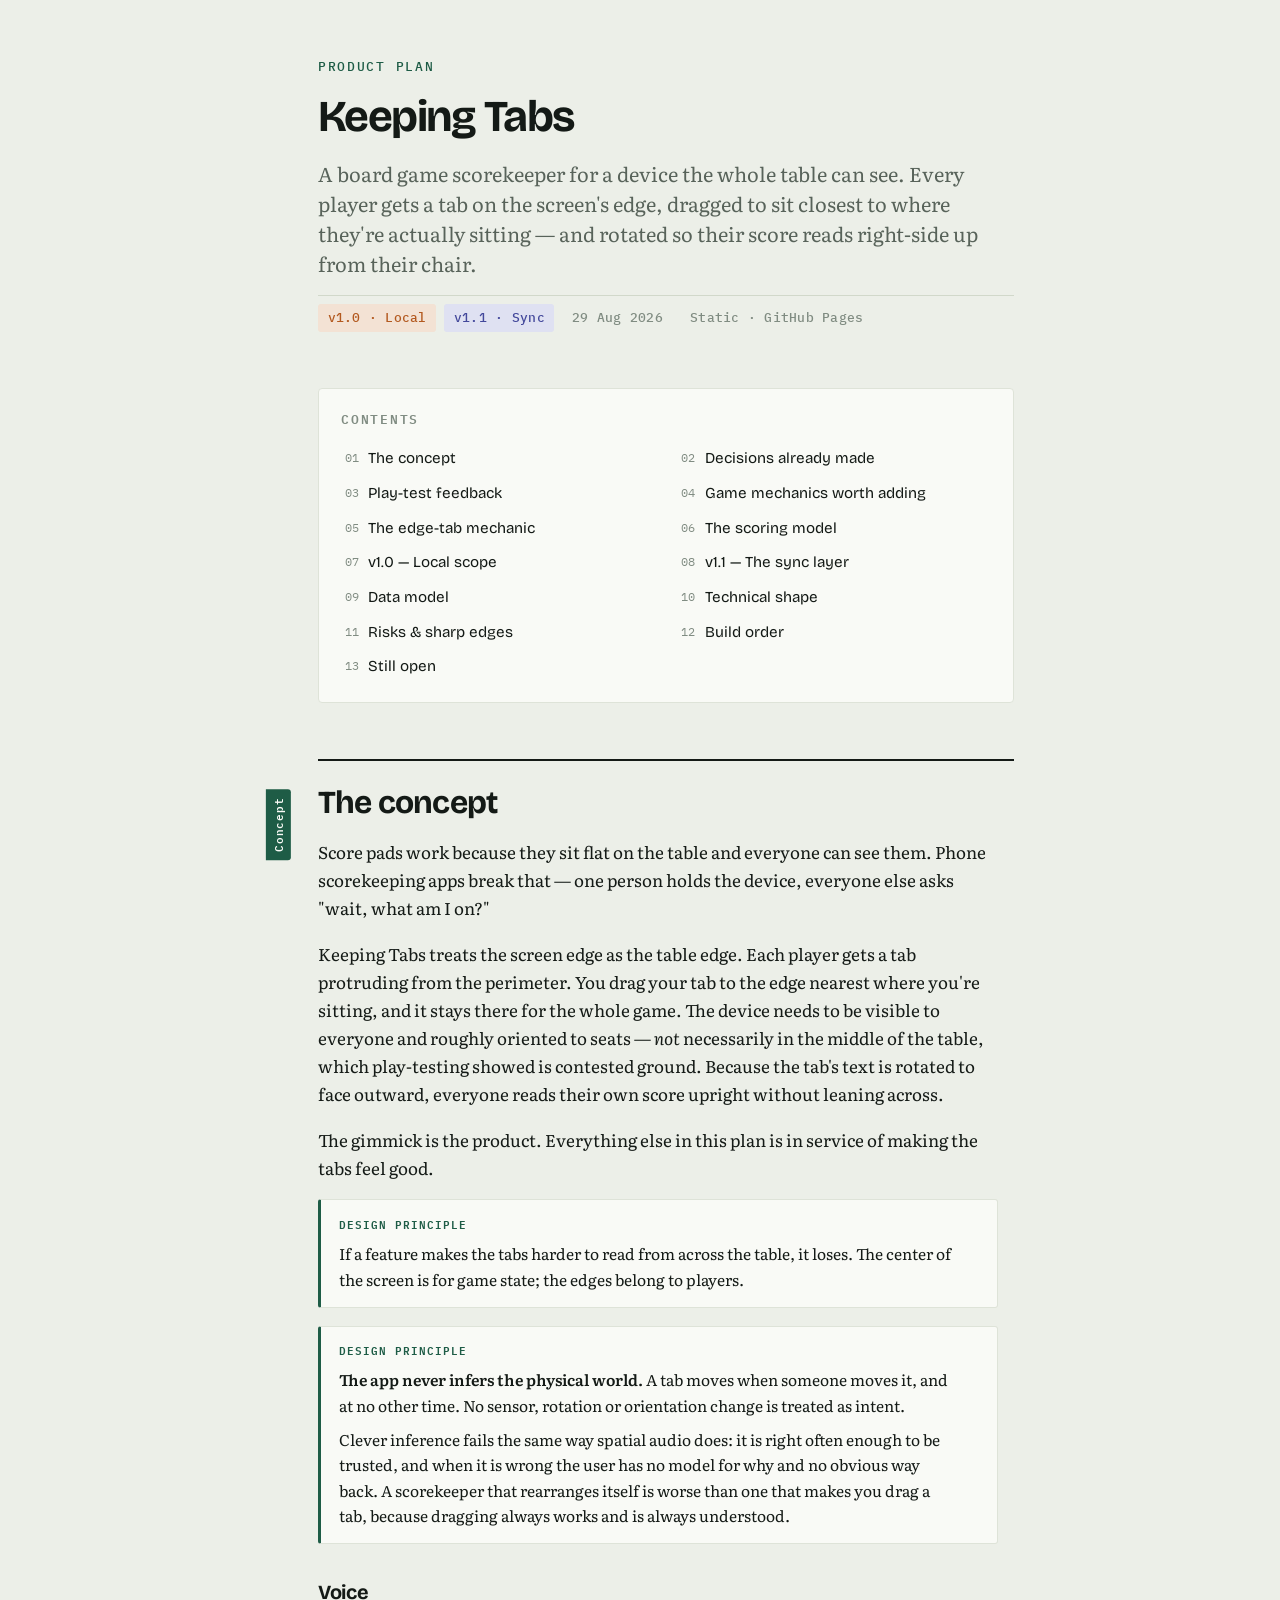
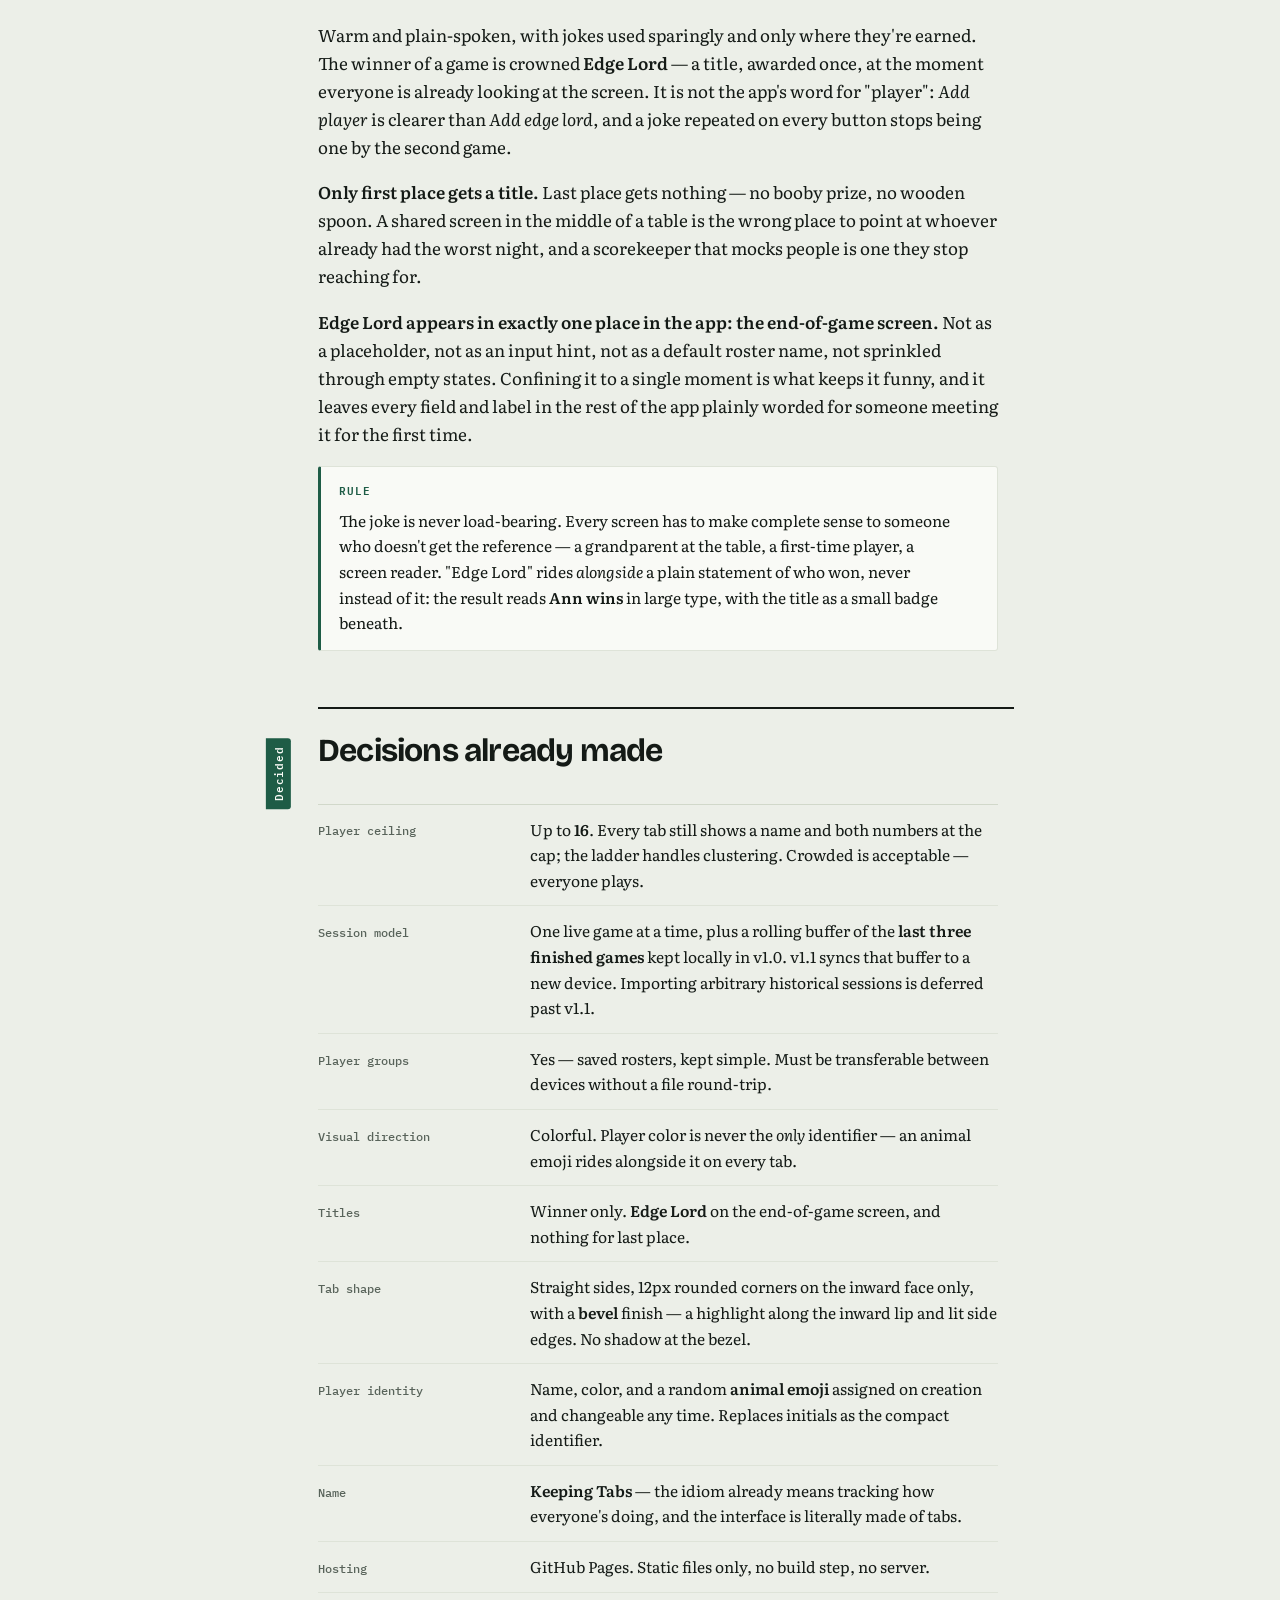
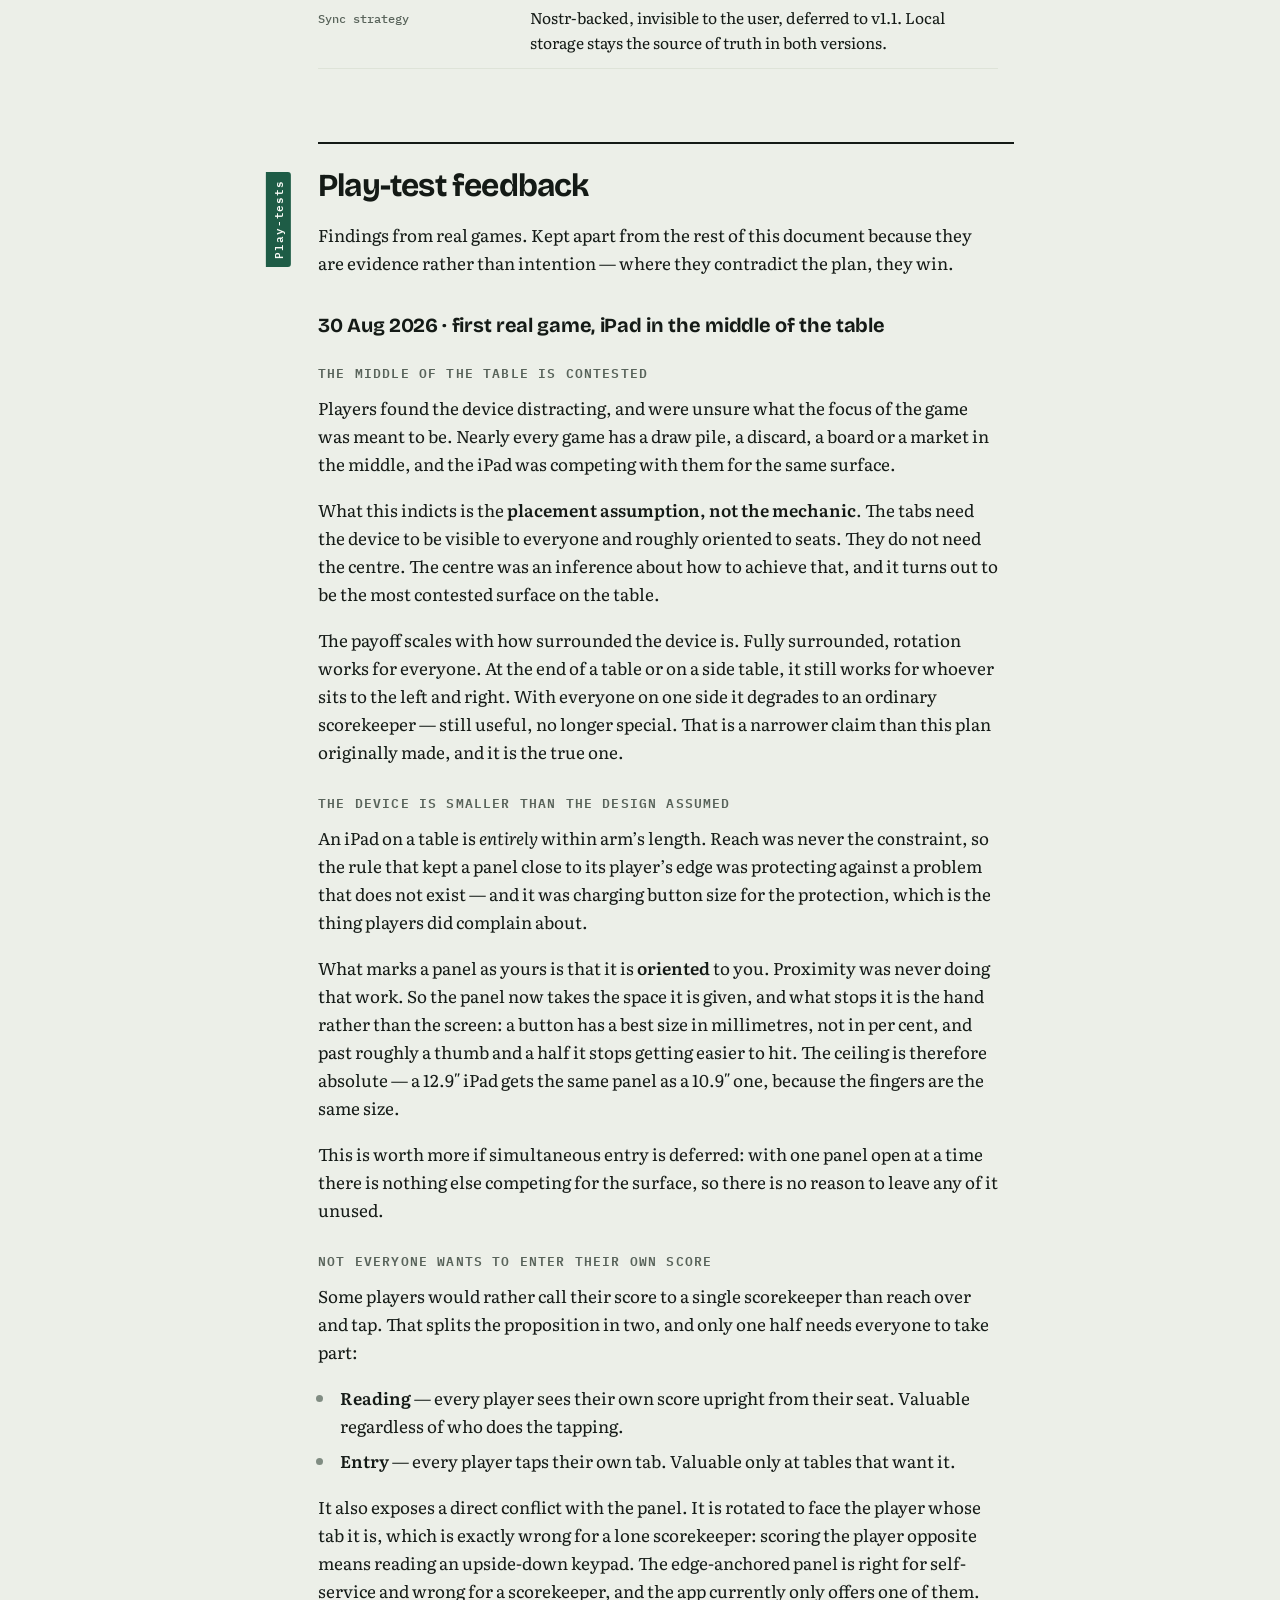
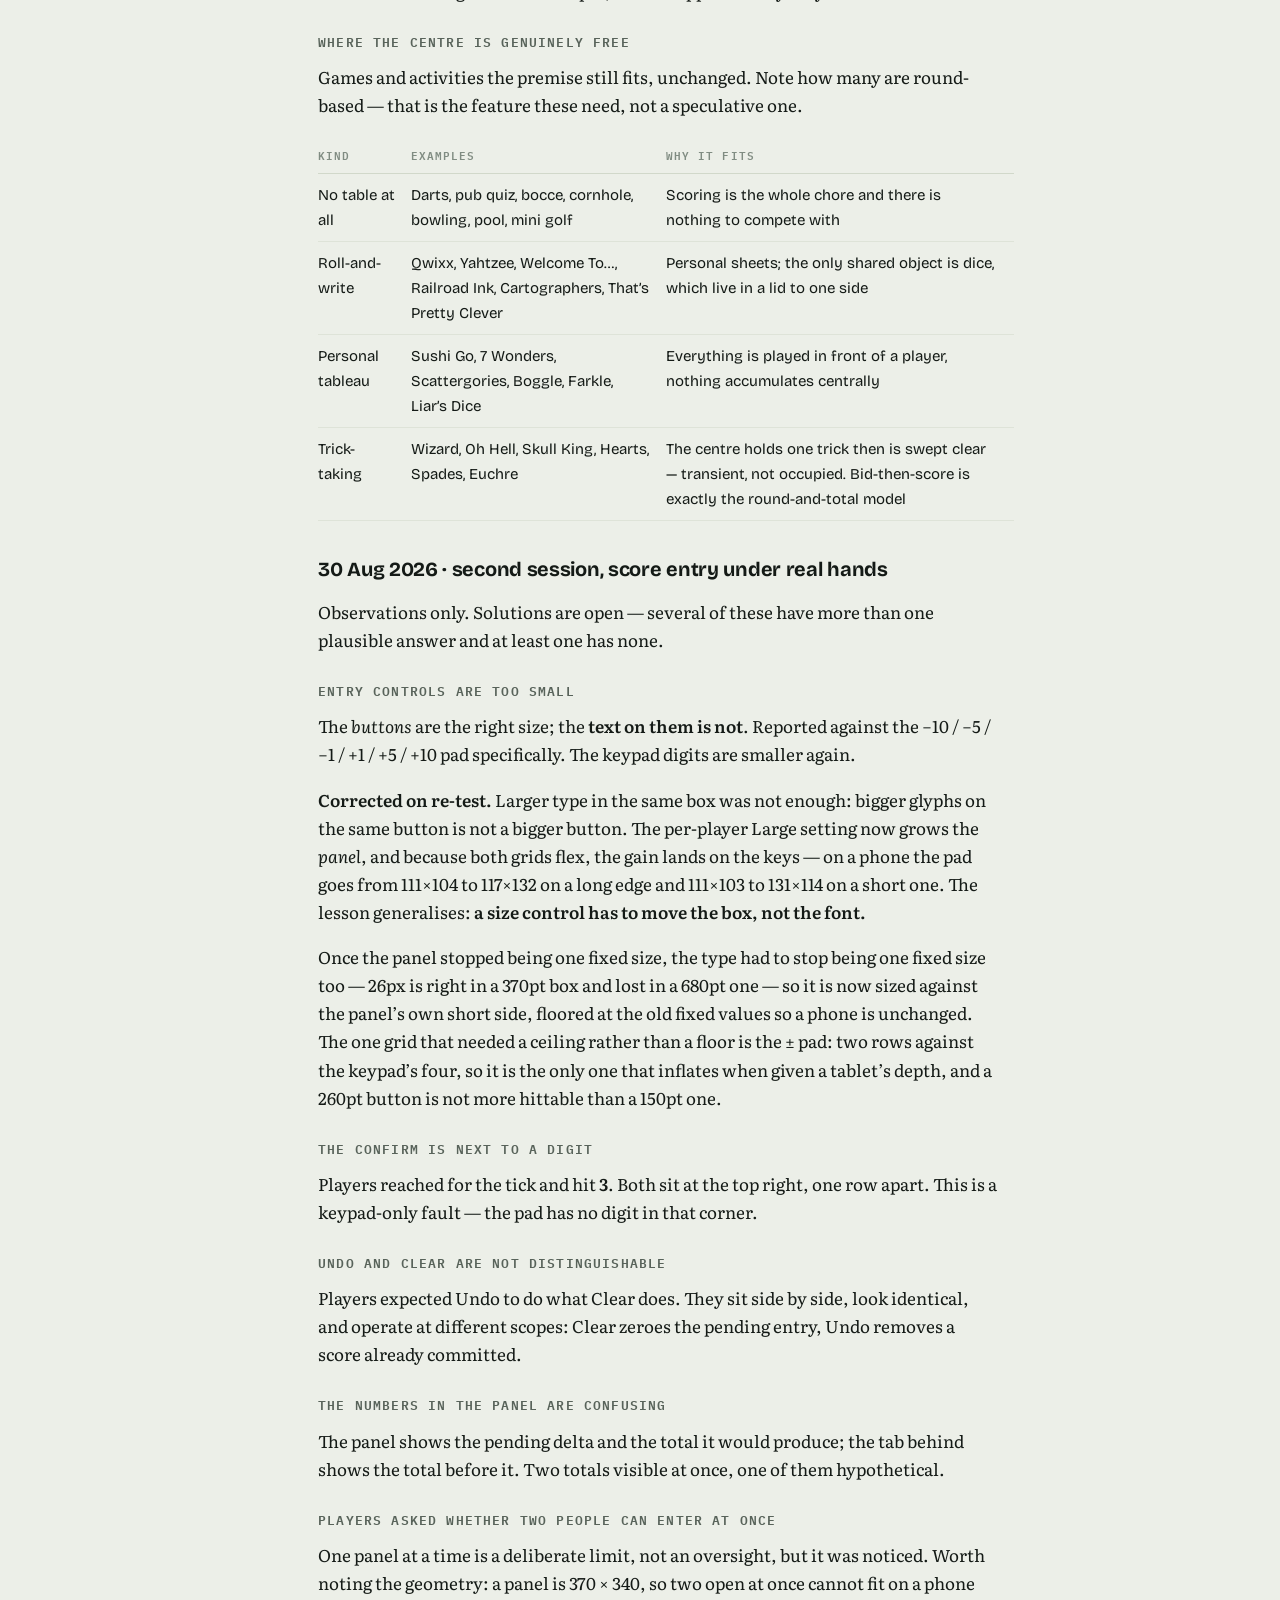
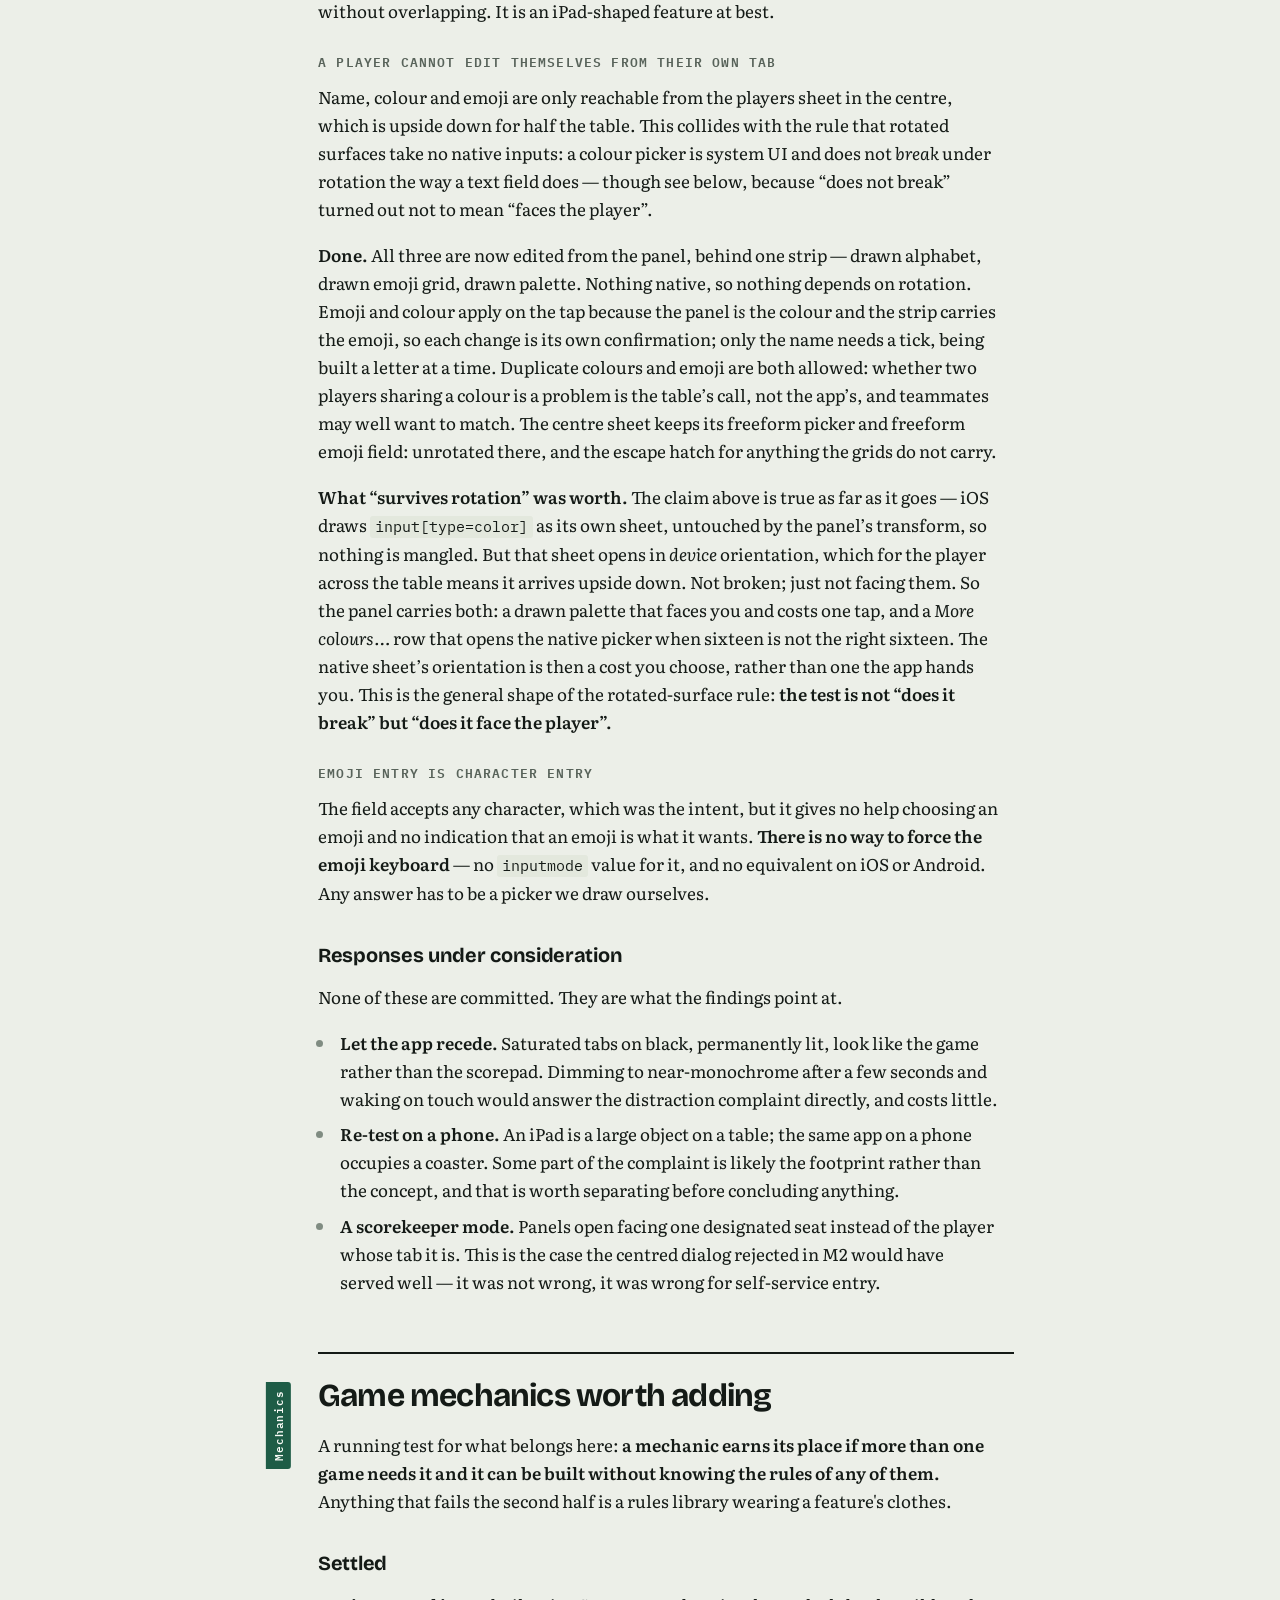
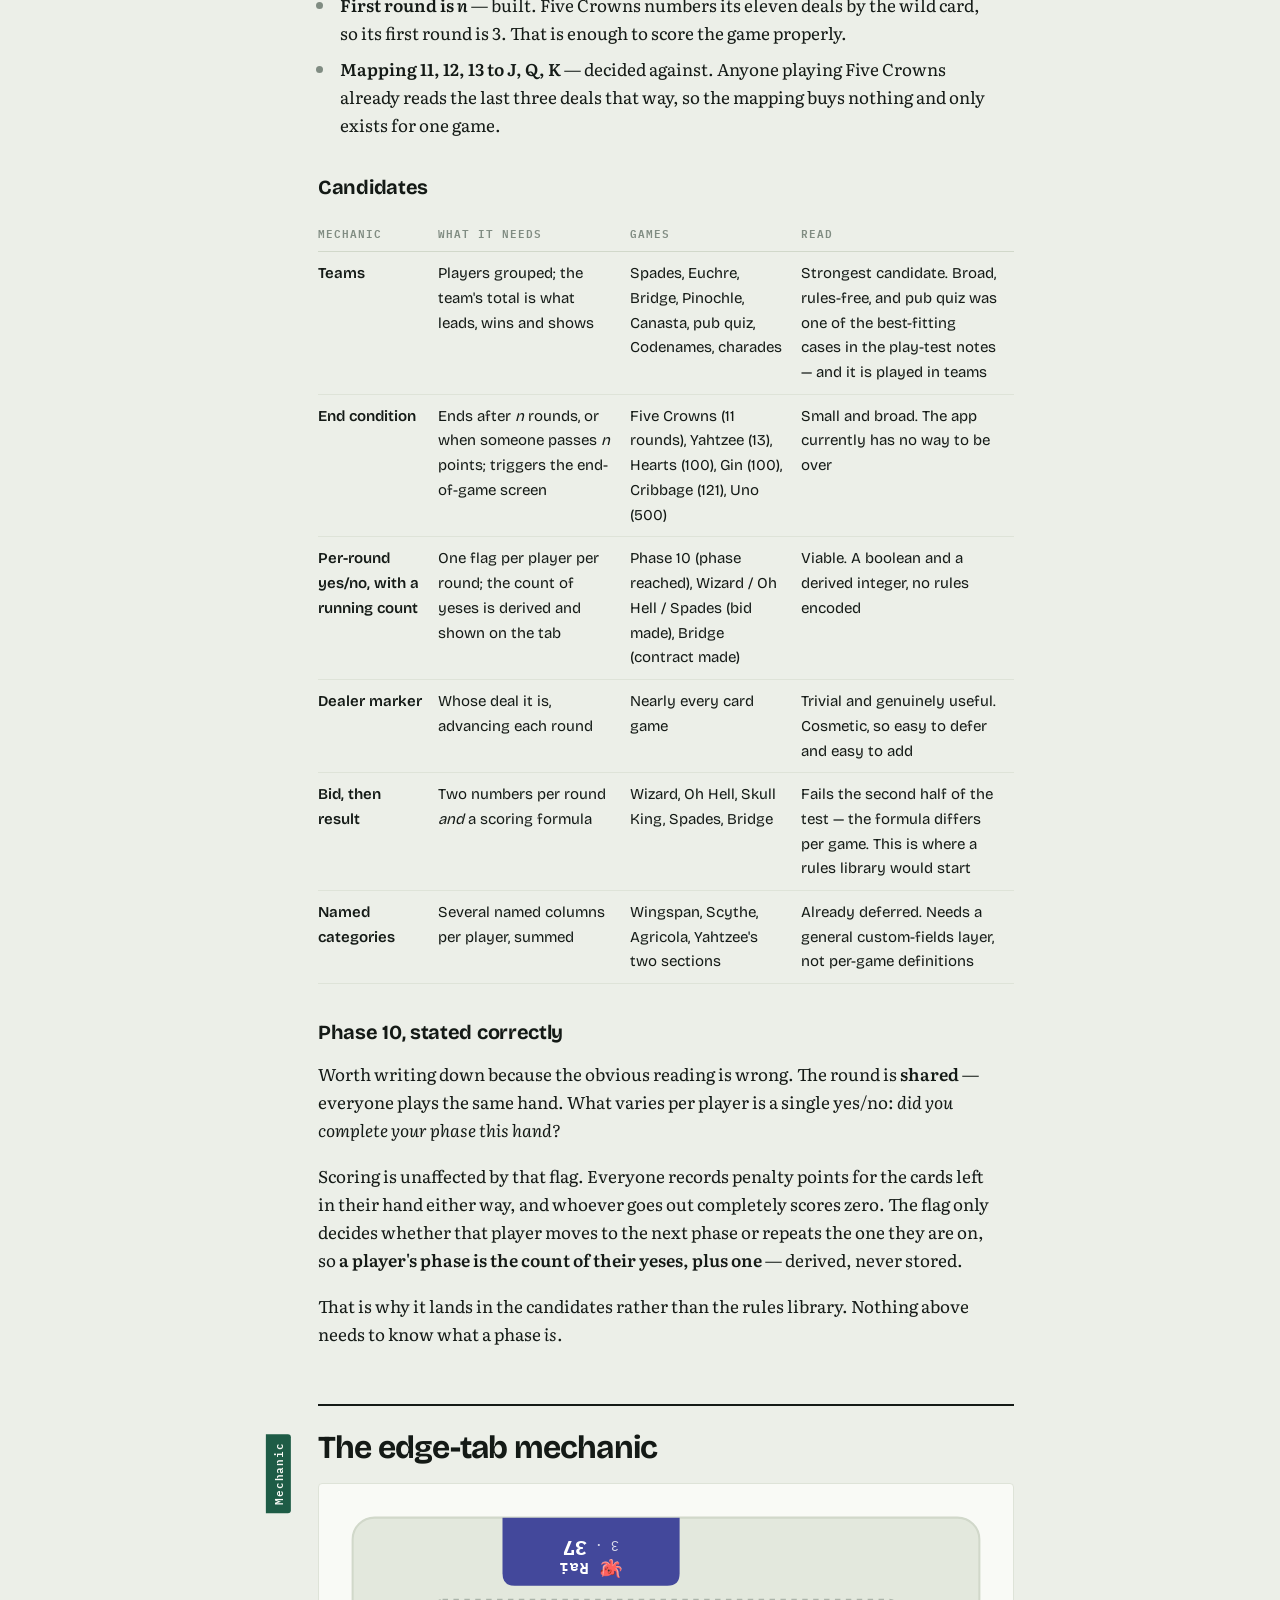
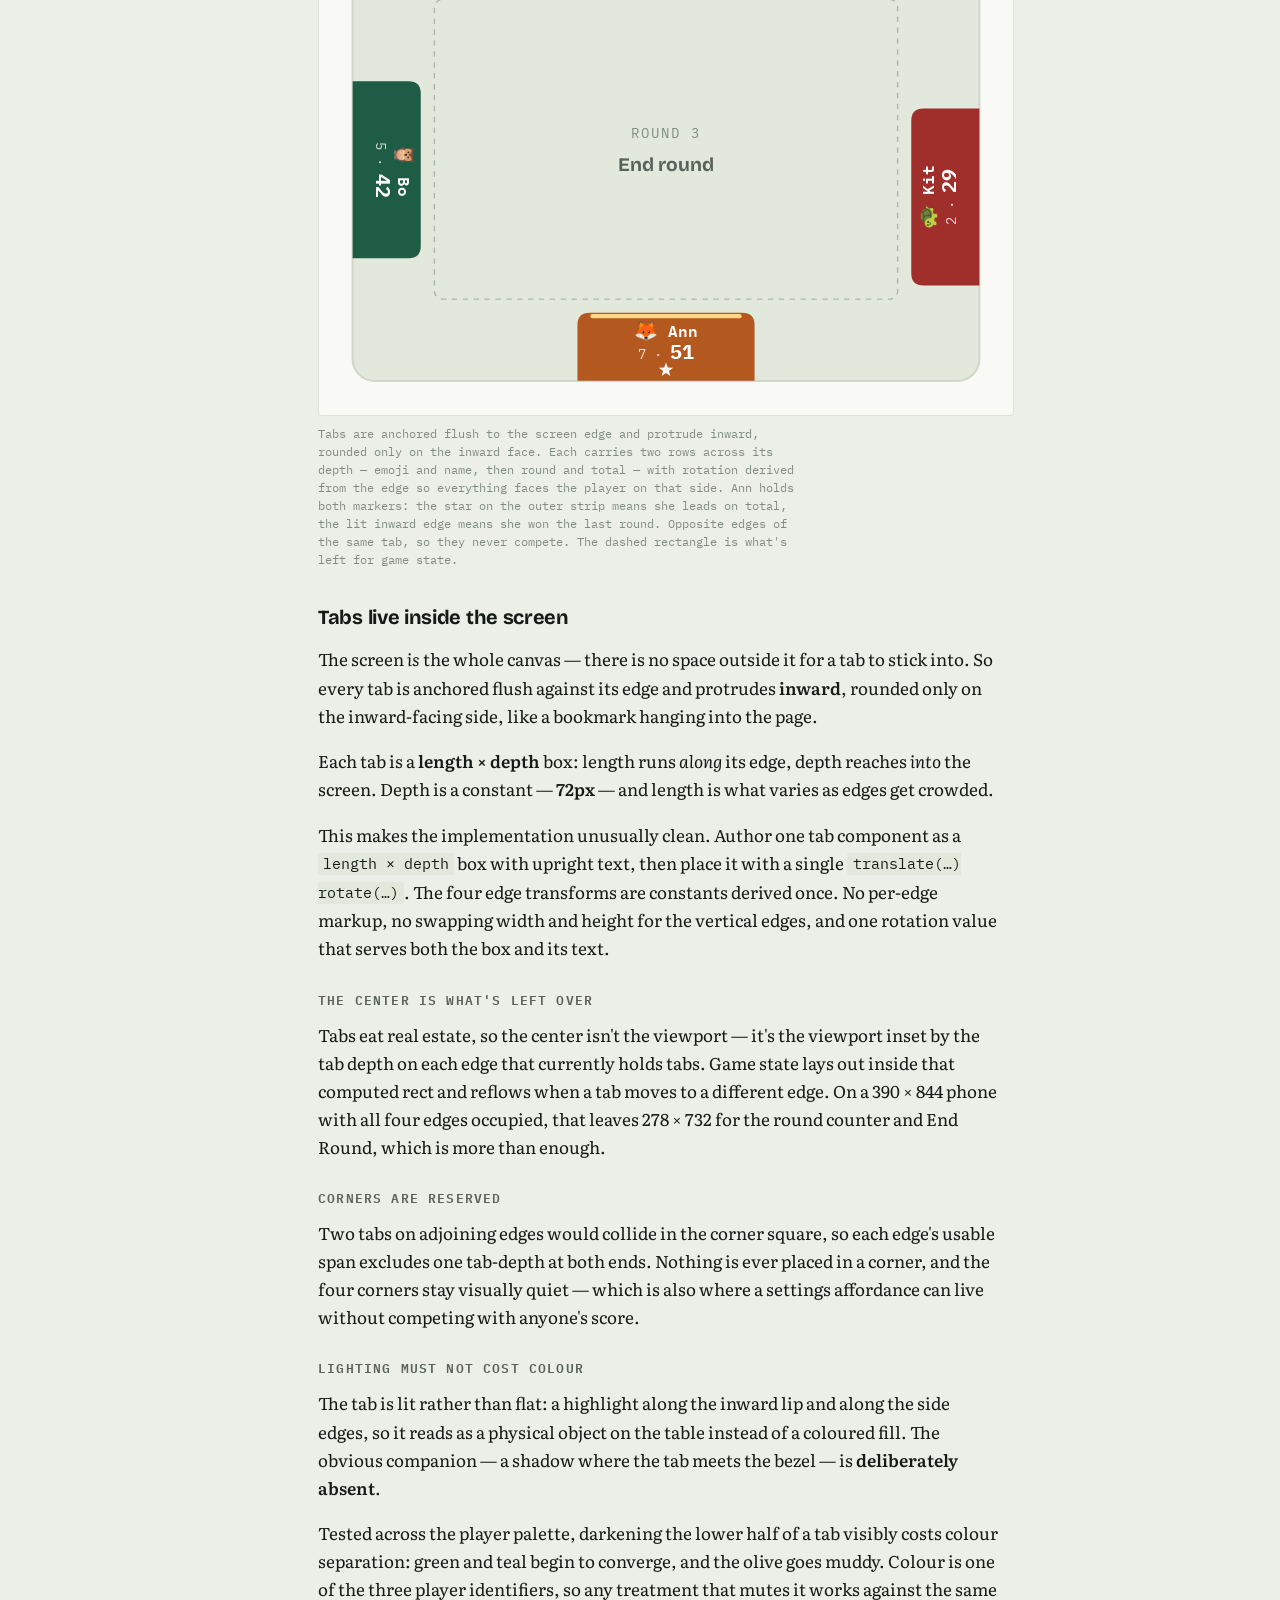
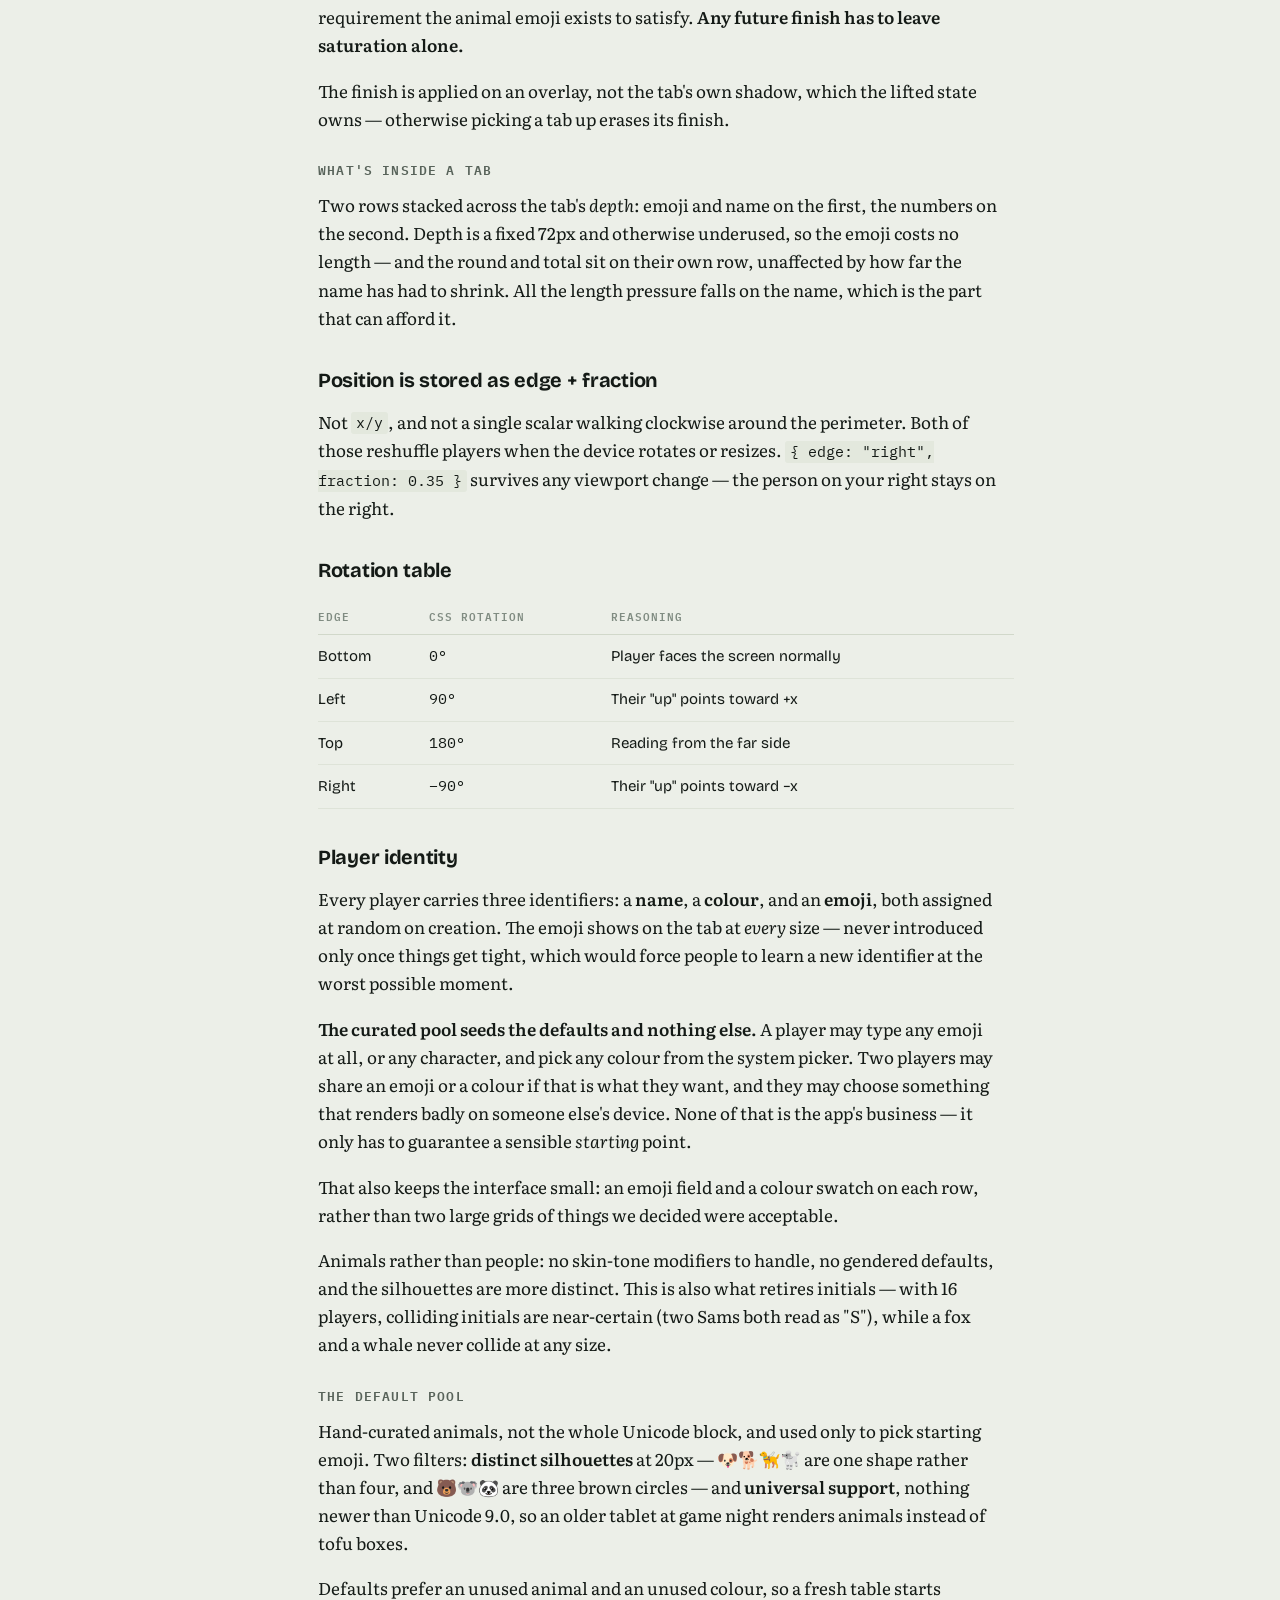
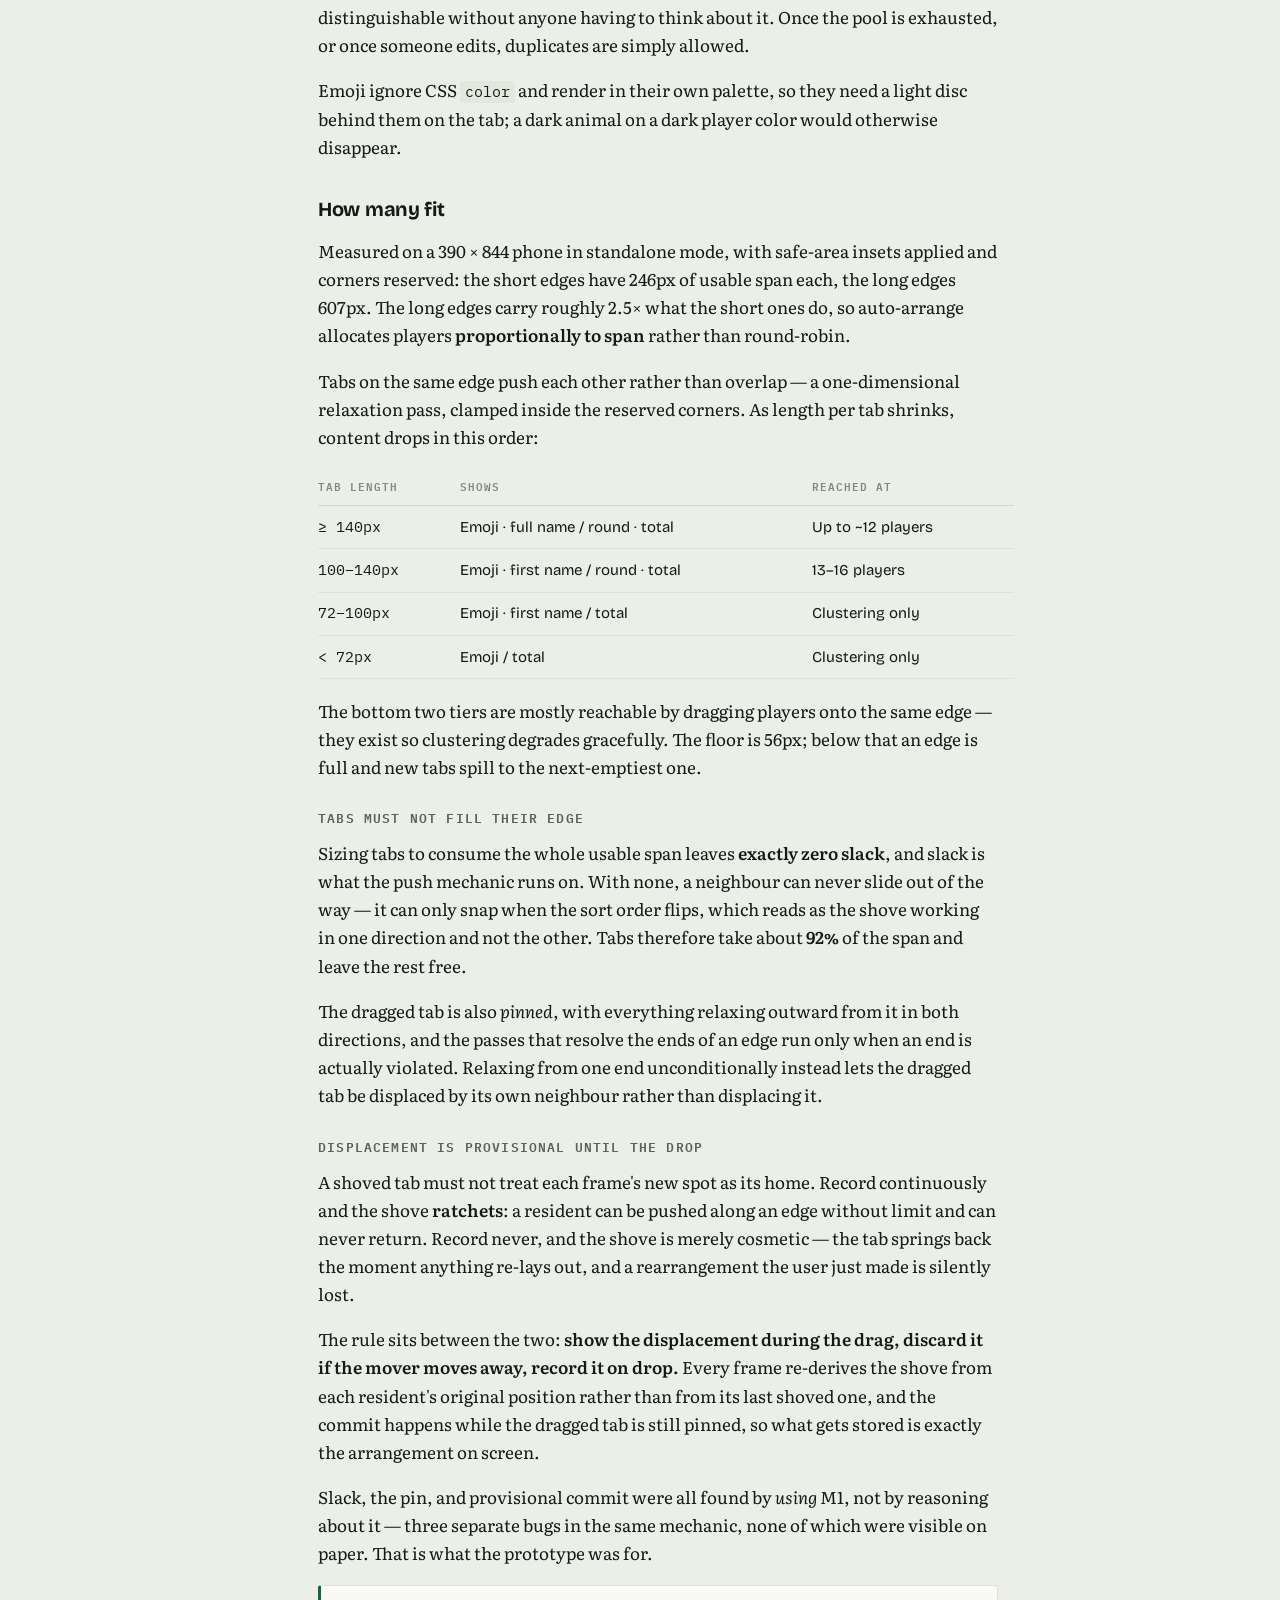
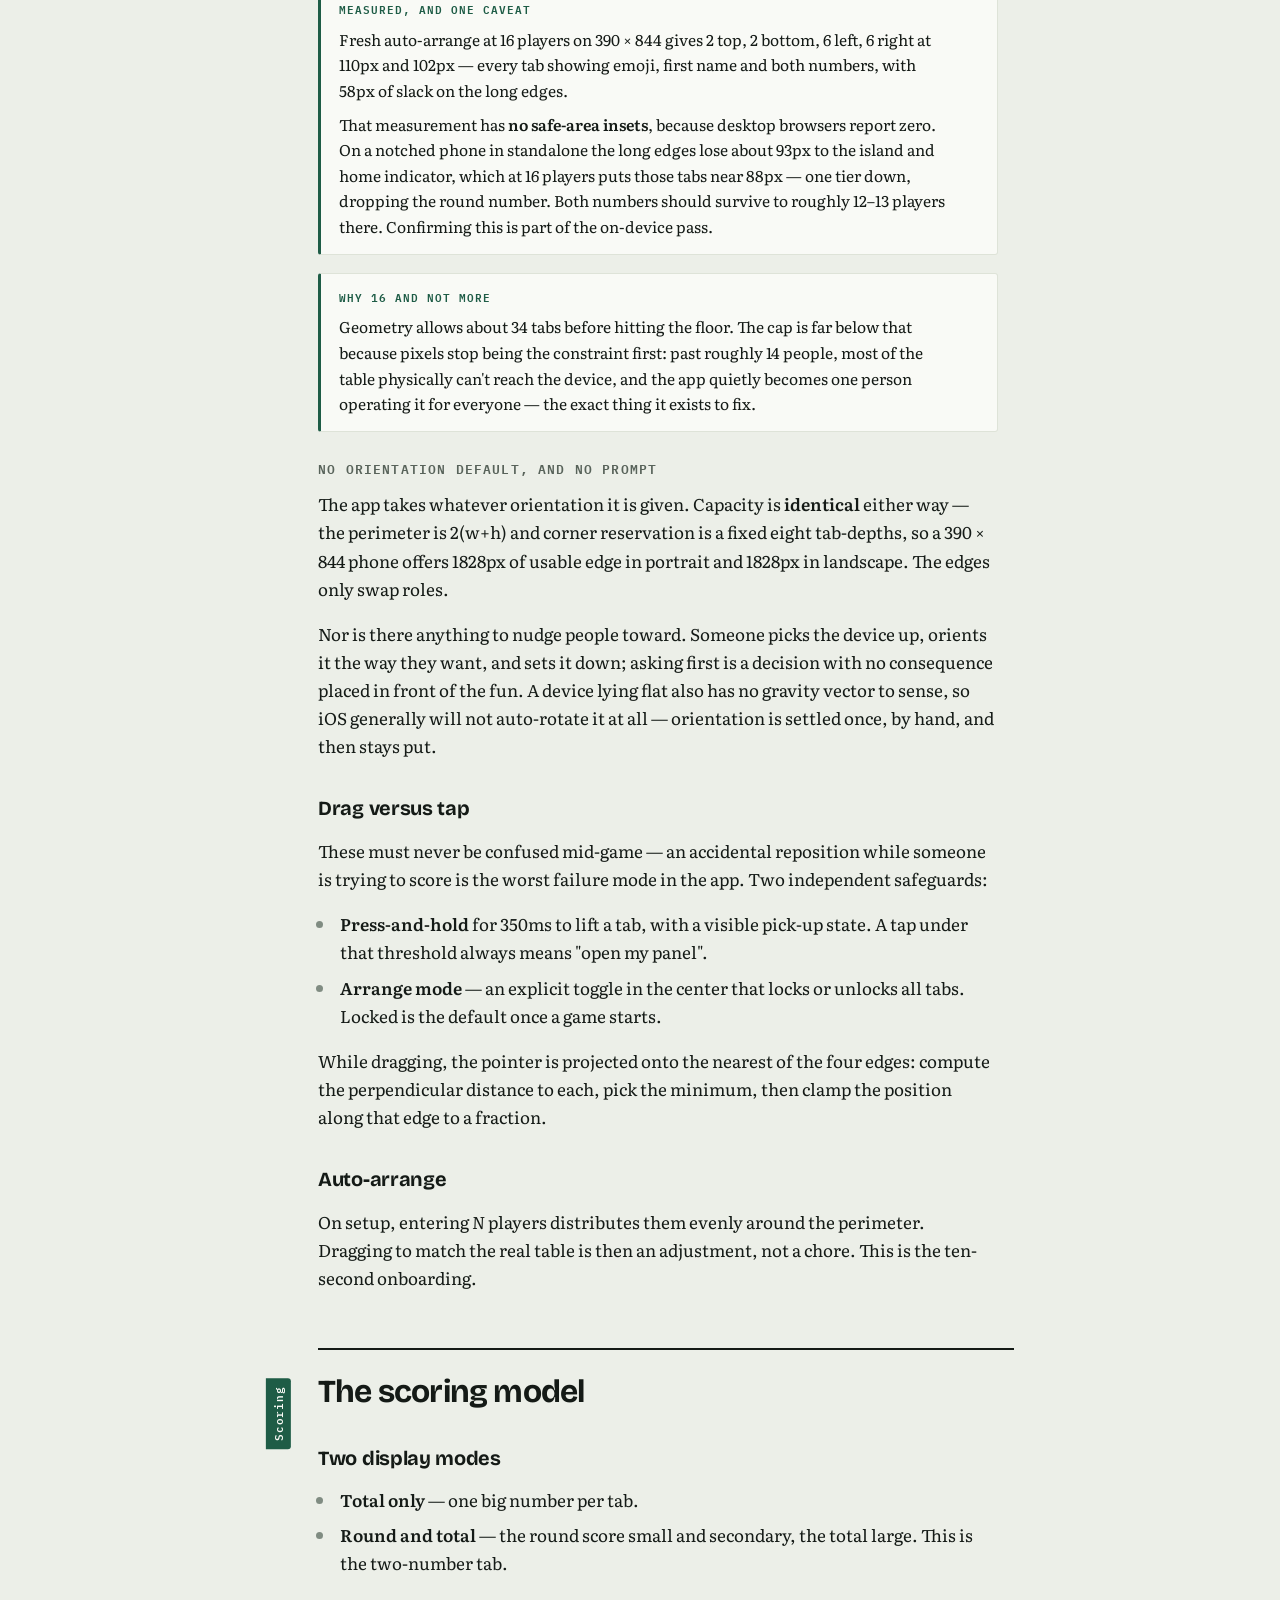
==== commit 8b6306a8: "Let the panel take the space it is given (#11) Play-test: an iPad on a table is entirely within arm'" ====
--- a/ref/PLAN.html
+++ b/ref/PLAN.html
@@ -586,6 +586,11 @@
     <p>What this indicts is the <strong>placement assumption, not the mechanic</strong>. The tabs need the device to be visible to everyone and roughly oriented to seats. They do not need the centre. The centre was an inference about how to achieve that, and it turns out to be the most contested surface on the table.</p>
     <p>The payoff scales with how surrounded the device is. Fully surrounded, rotation works for everyone. At the end of a table or on a side table, it still works for whoever sits to the left and right. With everyone on one side it degrades to an ordinary scorekeeper — still useful, no longer special. That is a narrower claim than this plan originally made, and it is the true one.</p>
 
+    <h4>The device is smaller than the design assumed</h4>
+    <p>An iPad on a table is <em>entirely</em> within arm&rsquo;s length. Reach was never the constraint, so the rule that kept a panel close to its player&rsquo;s edge was protecting against a problem that does not exist &mdash; and it was charging button size for the protection, which is the thing players did complain about.</p>
+    <p>What marks a panel as yours is that it is <strong>oriented</strong> to you. Proximity was never doing that work. So the panel now takes the space it is given, and what stops it is the hand rather than the screen: a button has a best size in millimetres, not in per cent, and past roughly a thumb and a half it stops getting easier to hit. The ceiling is therefore absolute &mdash; a 12.9&Prime; iPad gets the same panel as a 10.9&Prime; one, because the fingers are the same size.</p>
+    <p>This is worth more if simultaneous entry is deferred: with one panel open at a time there is nothing else competing for the surface, so there is no reason to leave any of it unused.</p>
+
     <h4>Not everyone wants to enter their own score</h4>
     <p>Some players would rather call their score to a single scorekeeper than reach over and tap. That splits the proposition in two, and only one half needs everyone to take part:</p>
     <ul>
@@ -614,6 +619,7 @@
     <h4>Entry controls are too small</h4>
     <p>The <em>buttons</em> are the right size; the <strong>text on them is not</strong>. Reported against the &minus;10 / &minus;5 / &minus;1 / +1 / +5 / +10 pad specifically. The keypad digits are smaller again.</p>
     <p><strong>Corrected on re-test.</strong> Larger type in the same box was not enough: bigger glyphs on the same button is not a bigger button. The per-player Large setting now grows the <em>panel</em>, and because both grids flex, the gain lands on the keys &mdash; on a phone the pad goes from 111&times;104 to 117&times;132 on a long edge and 111&times;103 to 131&times;114 on a short one. The lesson generalises: <strong>a size control has to move the box, not the font.</strong></p>
+    <p>Once the panel stopped being one fixed size, the type had to stop being one fixed size too &mdash; 26px is right in a 370pt box and lost in a 680pt one &mdash; so it is now sized against the panel&rsquo;s own short side, floored at the old fixed values so a phone is unchanged. The one grid that needed a ceiling rather than a floor is the &plusmn; pad: two rows against the keypad&rsquo;s four, so it is the only one that inflates when given a tablet&rsquo;s depth, and a 260pt button is not more hittable than a 150pt one.</p>
 
     <h4>The confirm is next to a digit</h4>
     <p>Players reached for the tick and hit <strong>3</strong>. Both sit at the top right, one row apart. This is a keypad-only fault — the pad has no digit in that corner.</p>
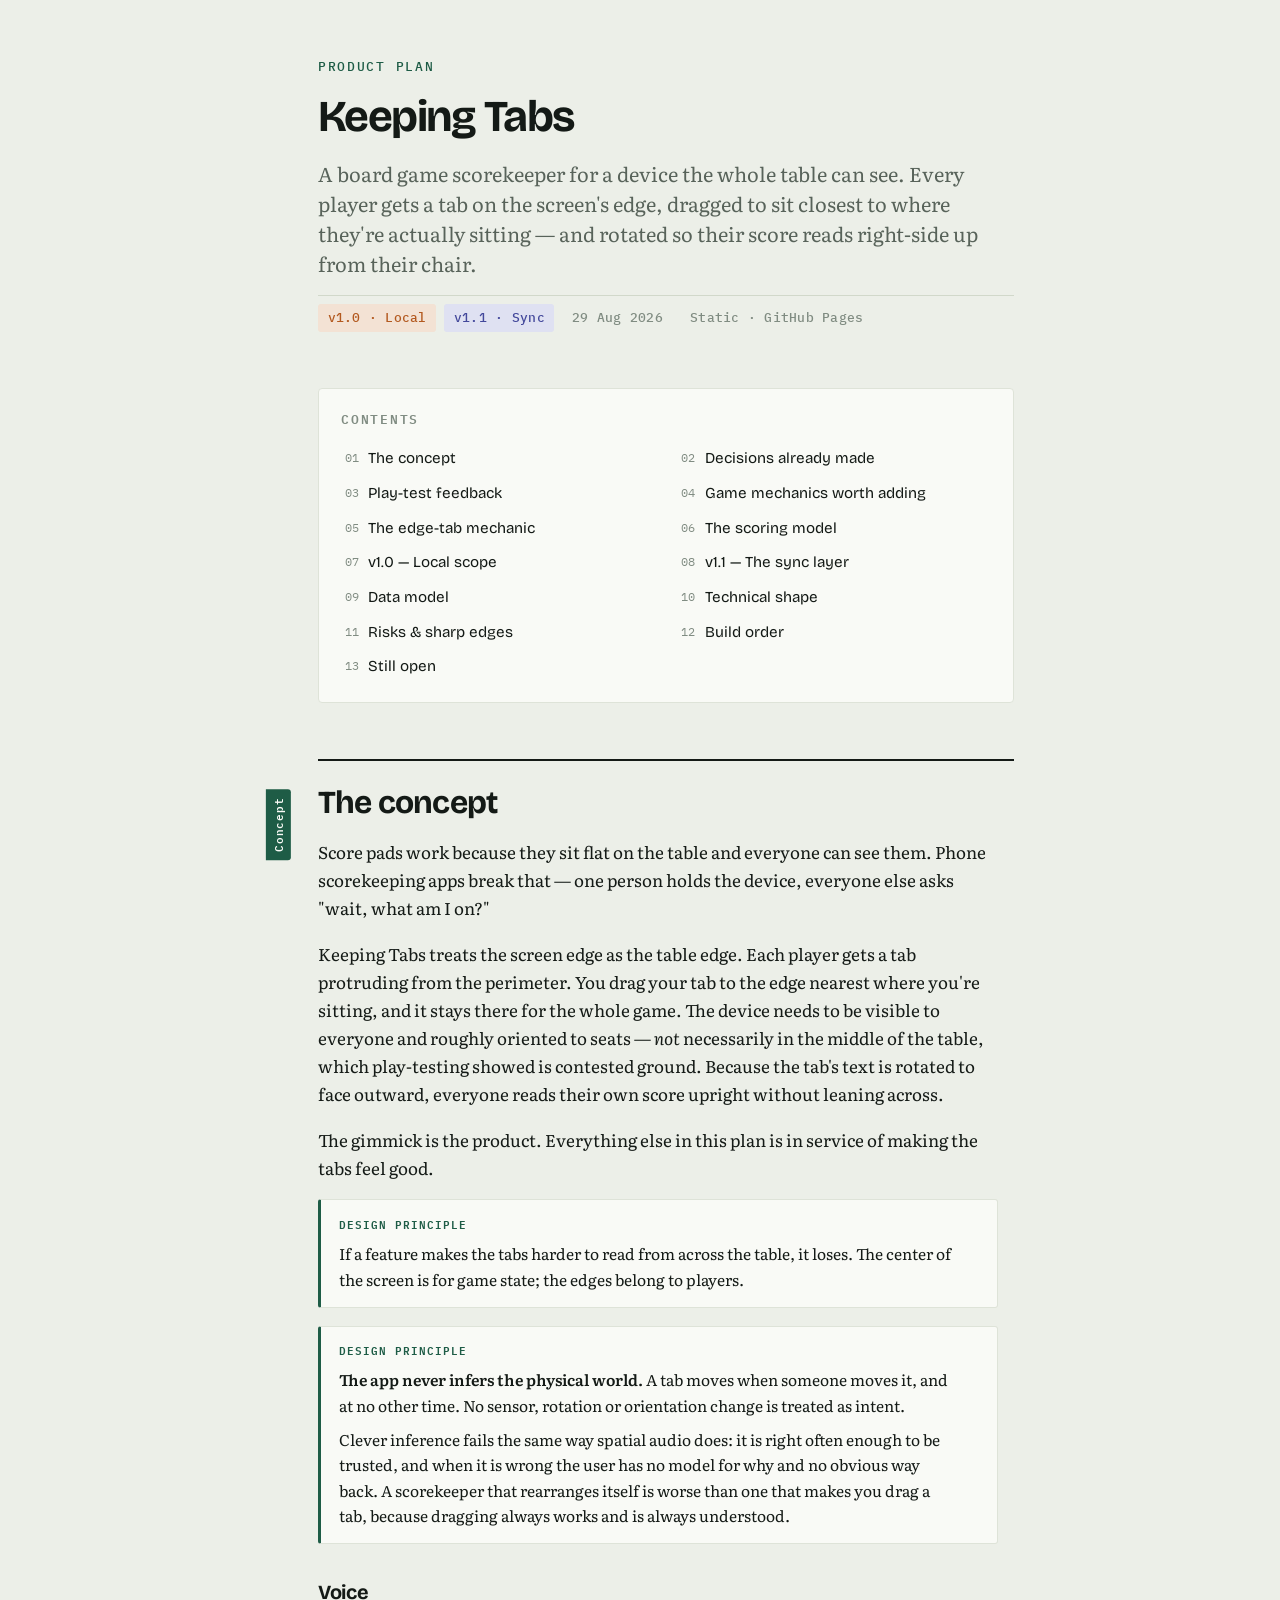
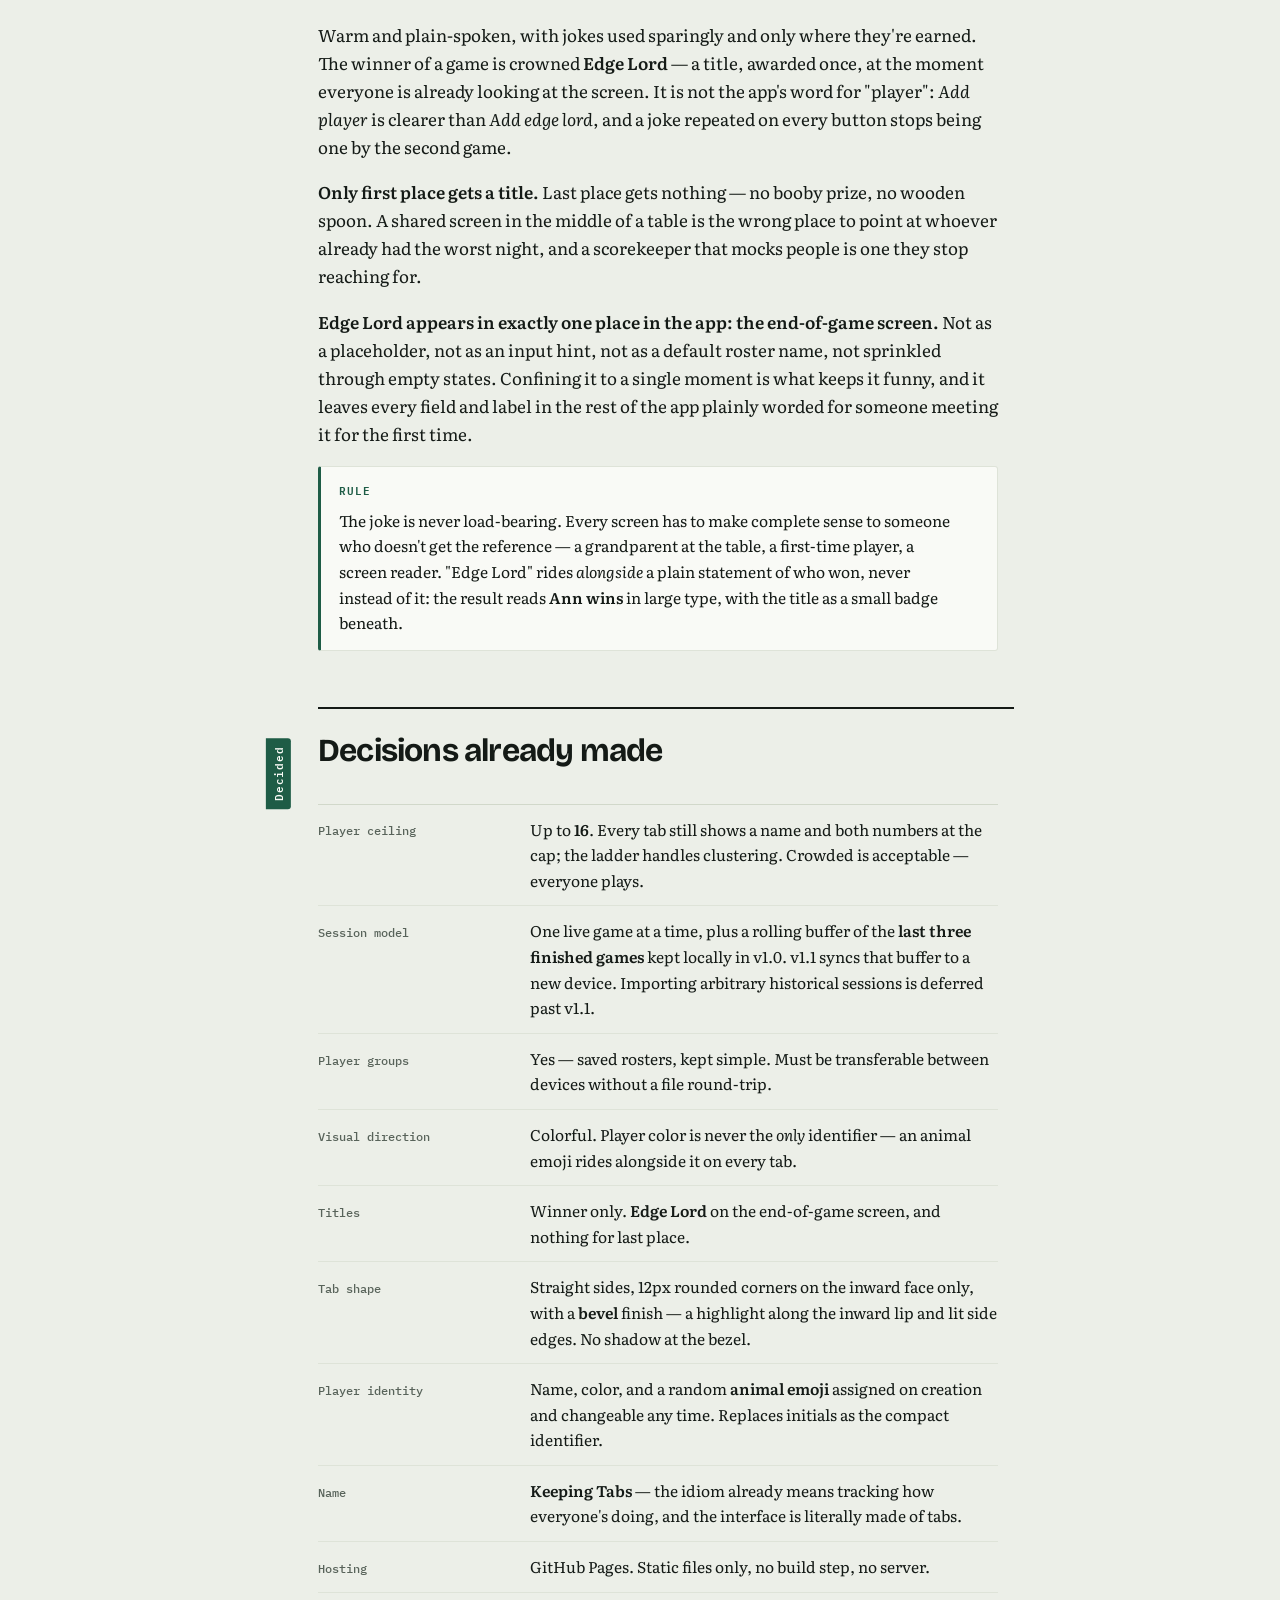
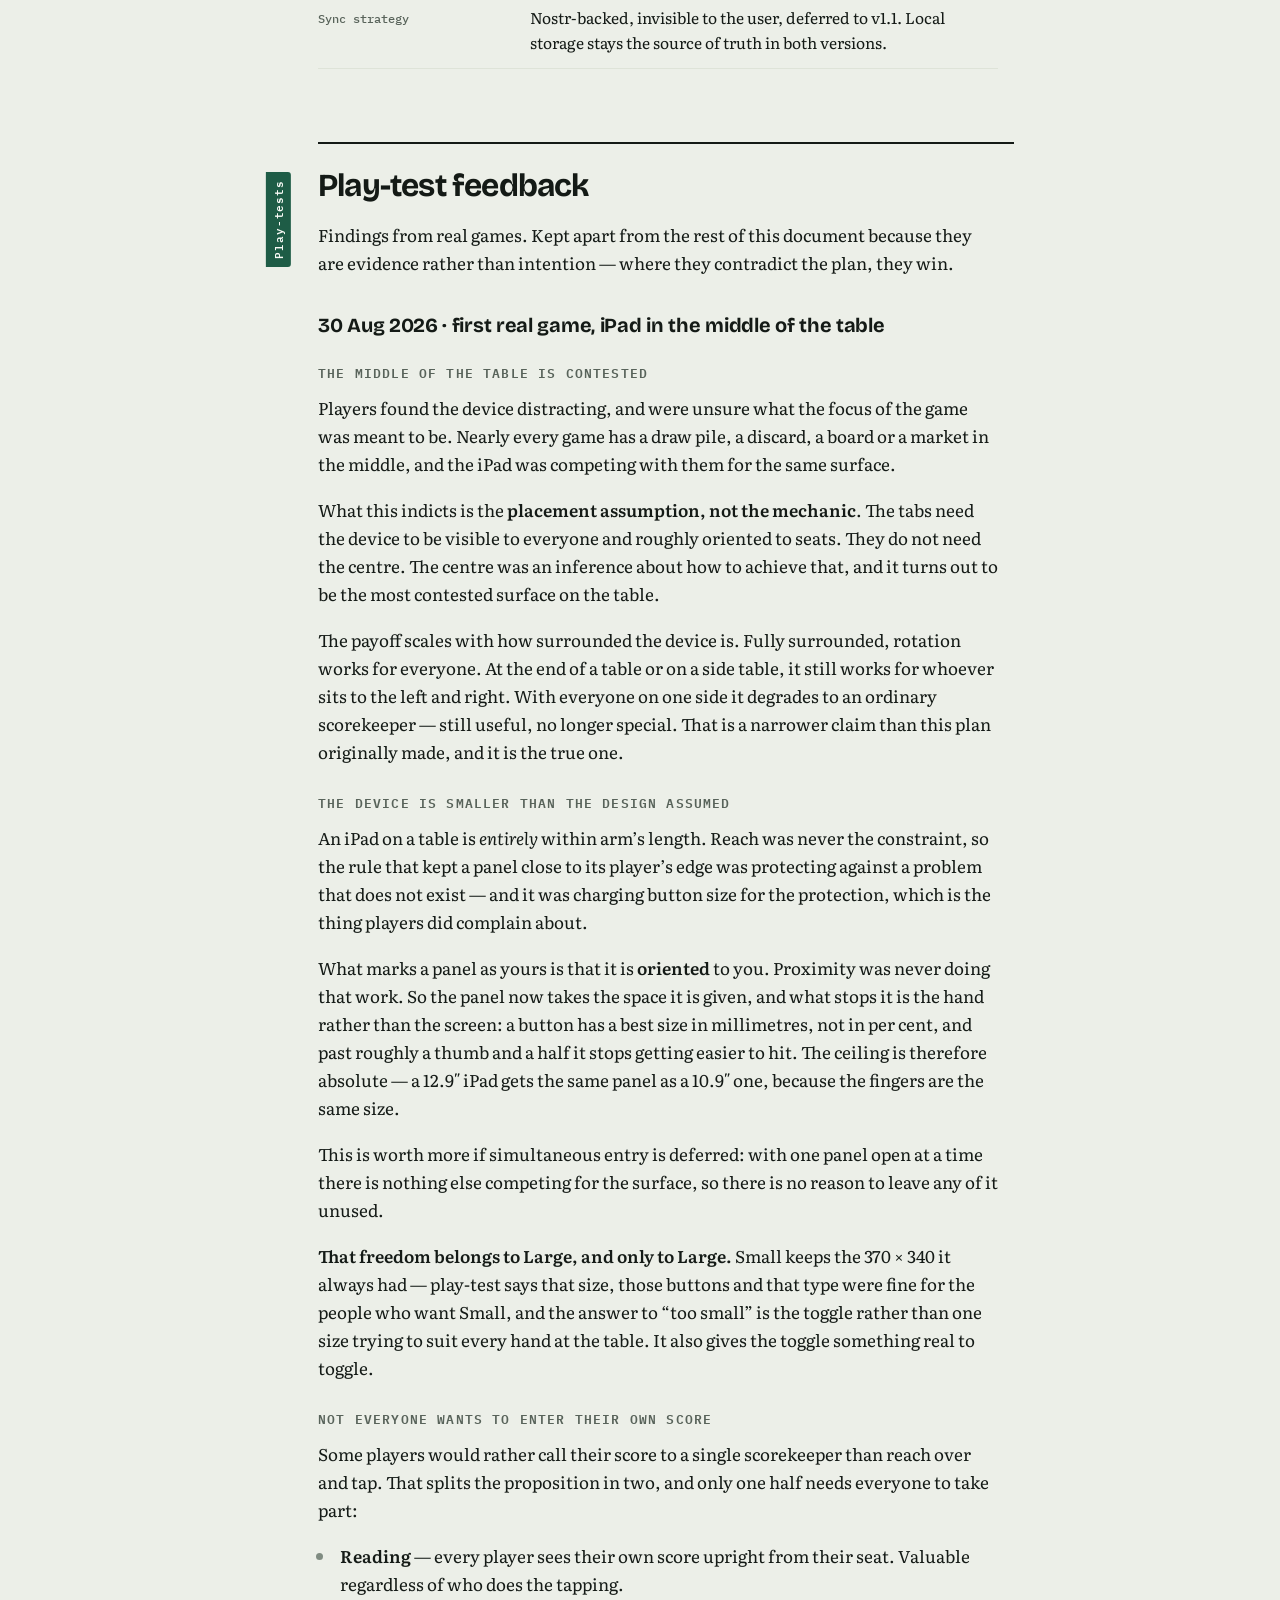
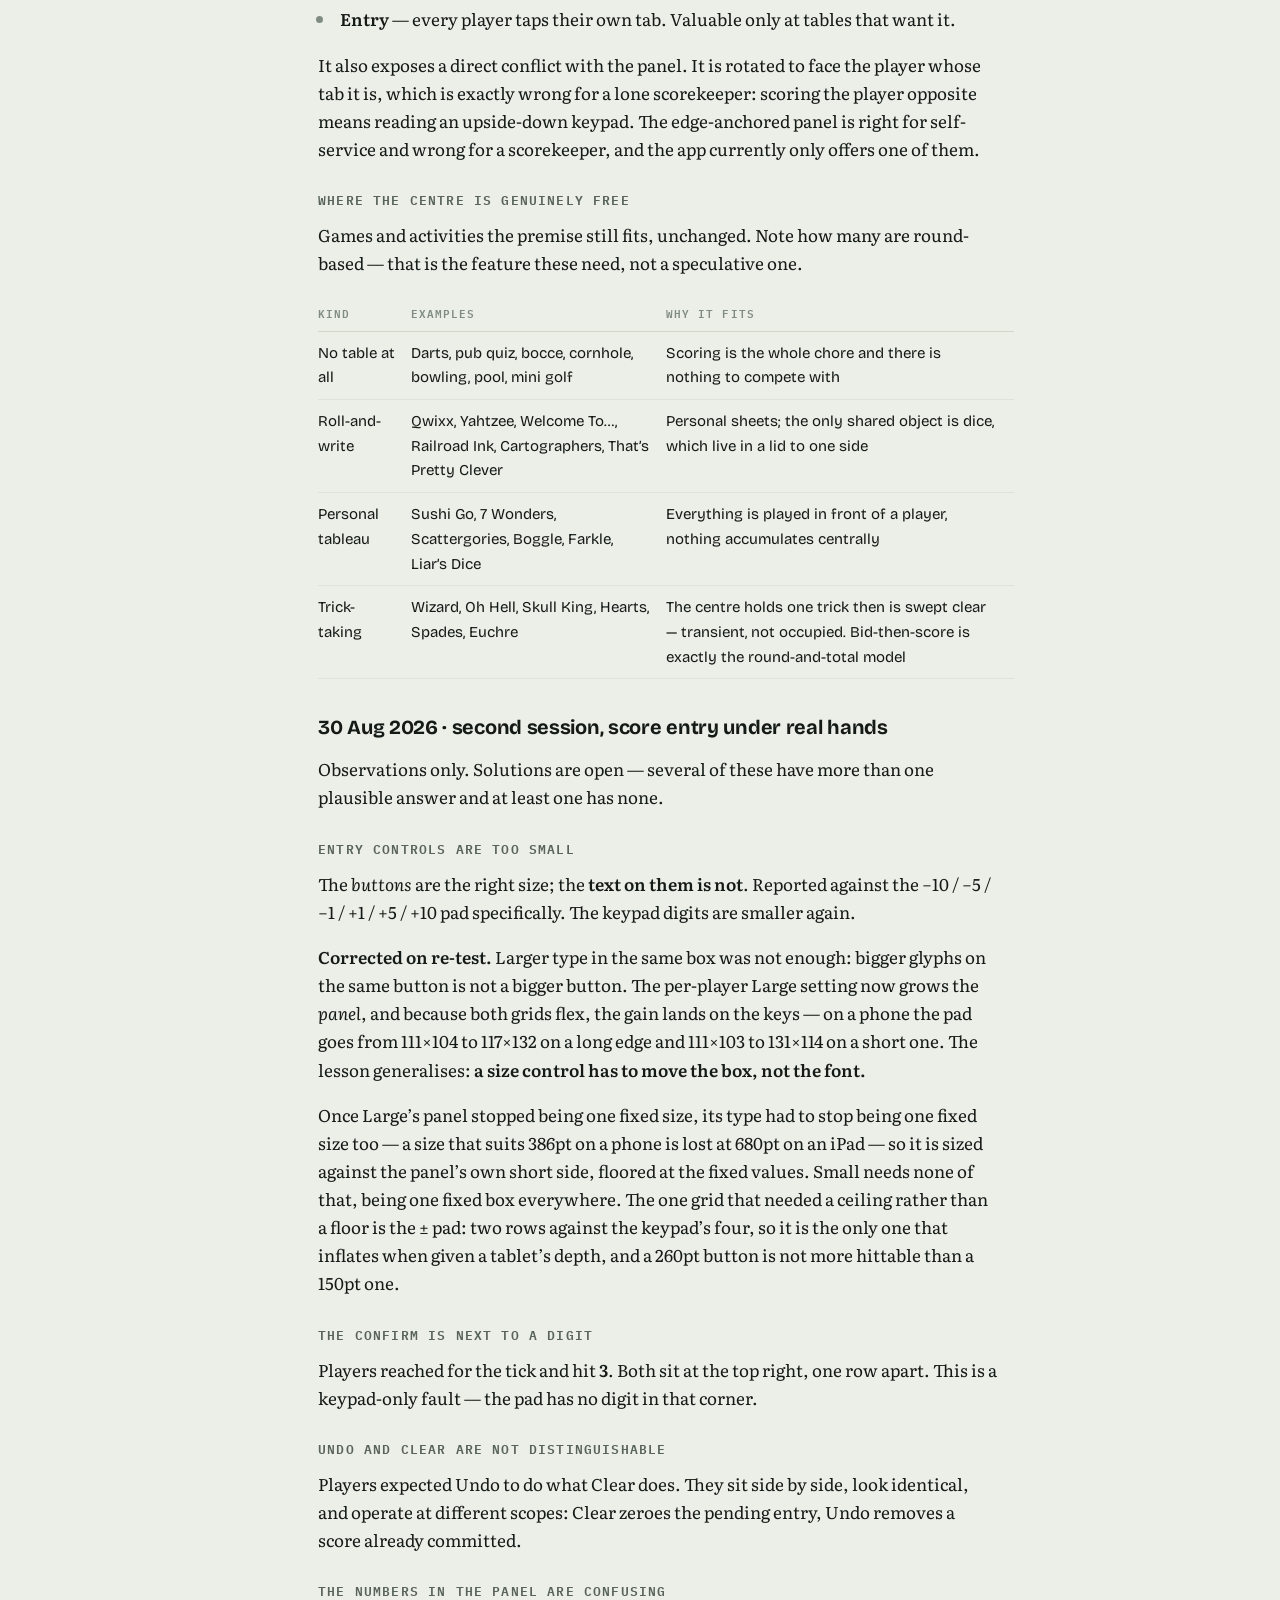
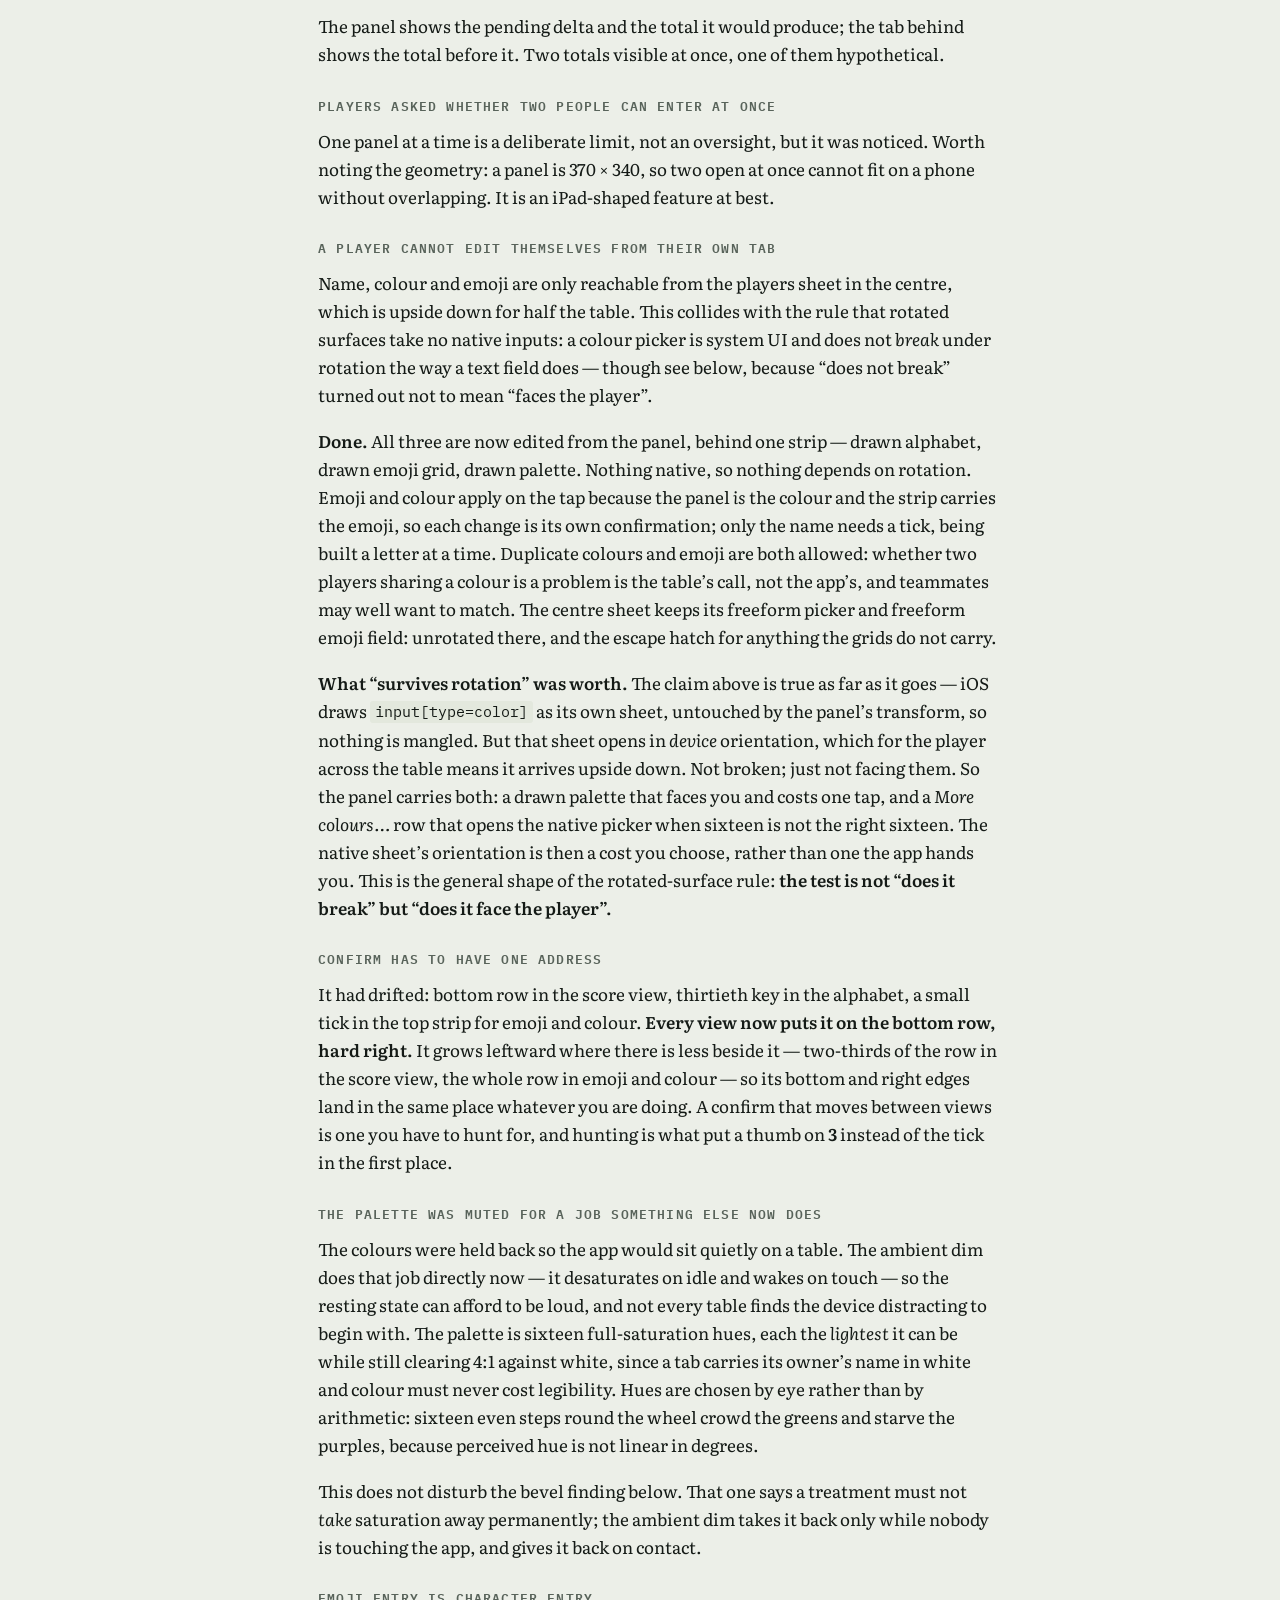
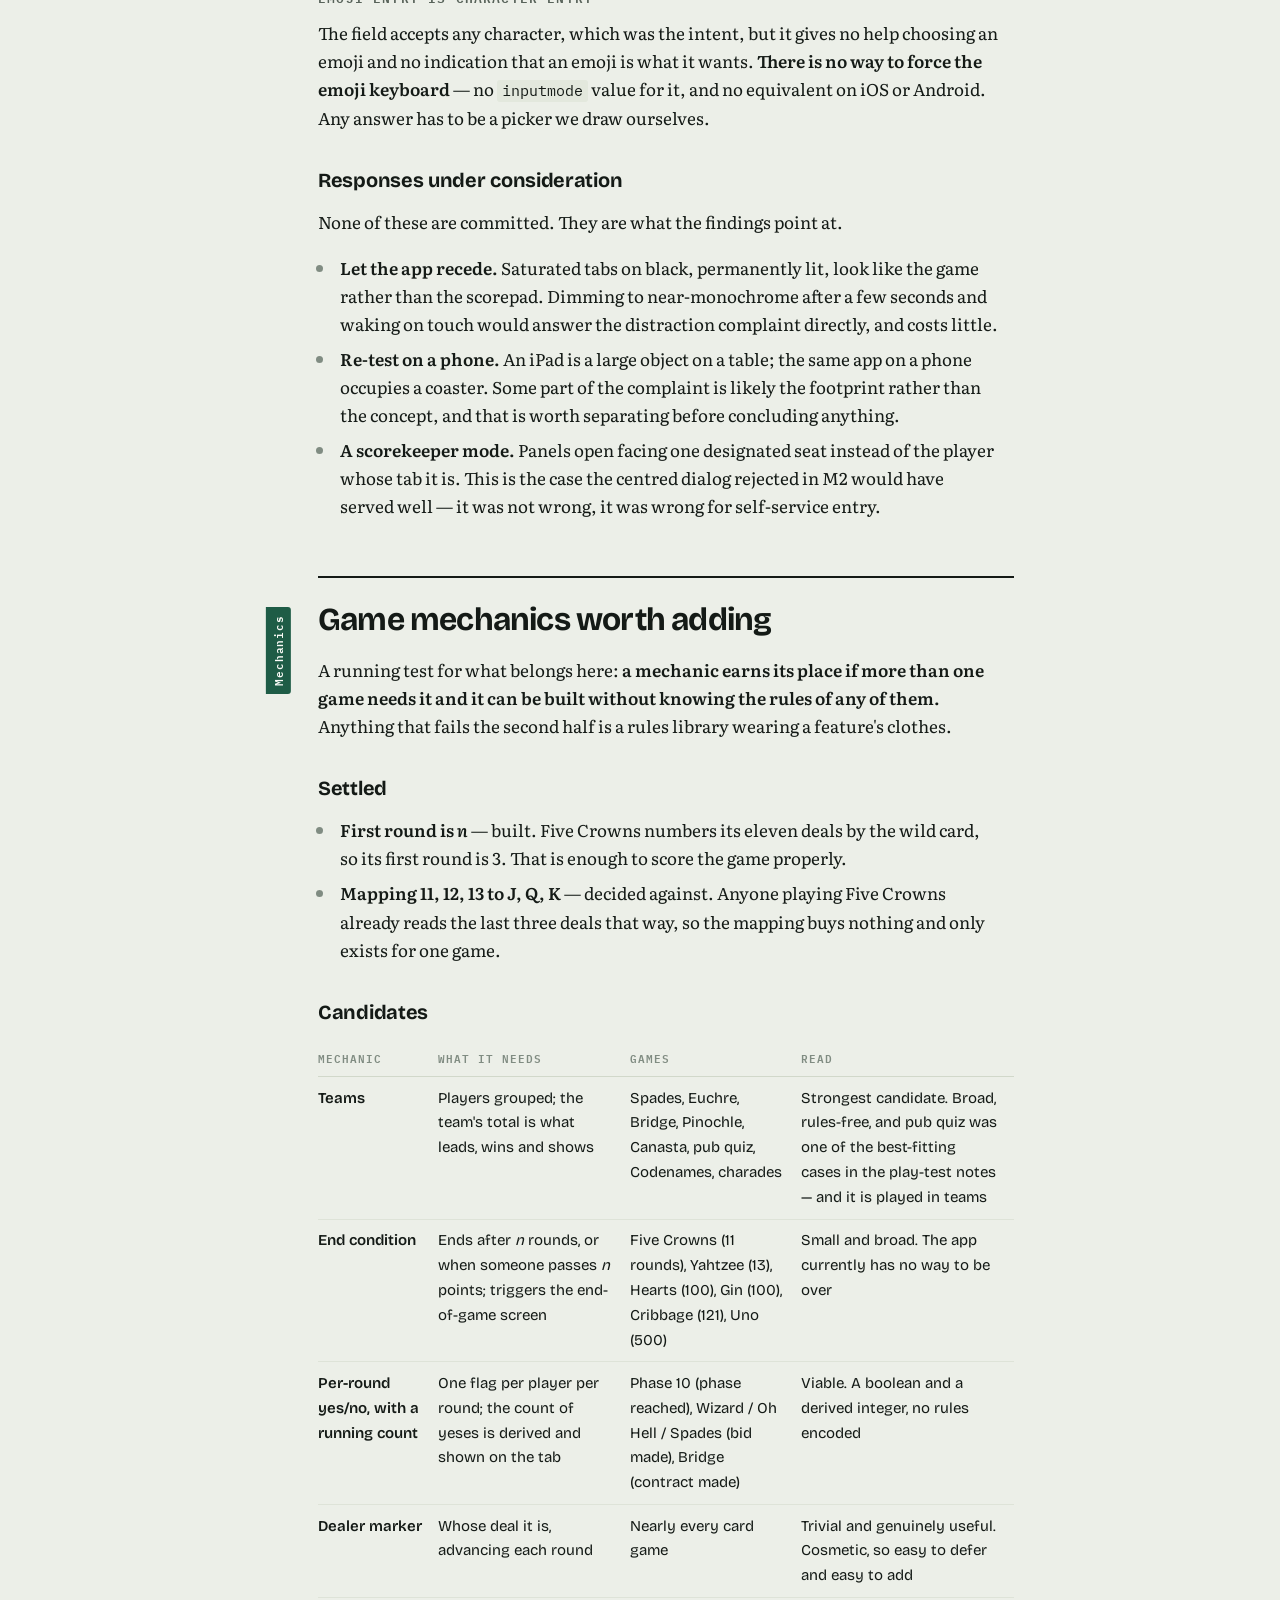
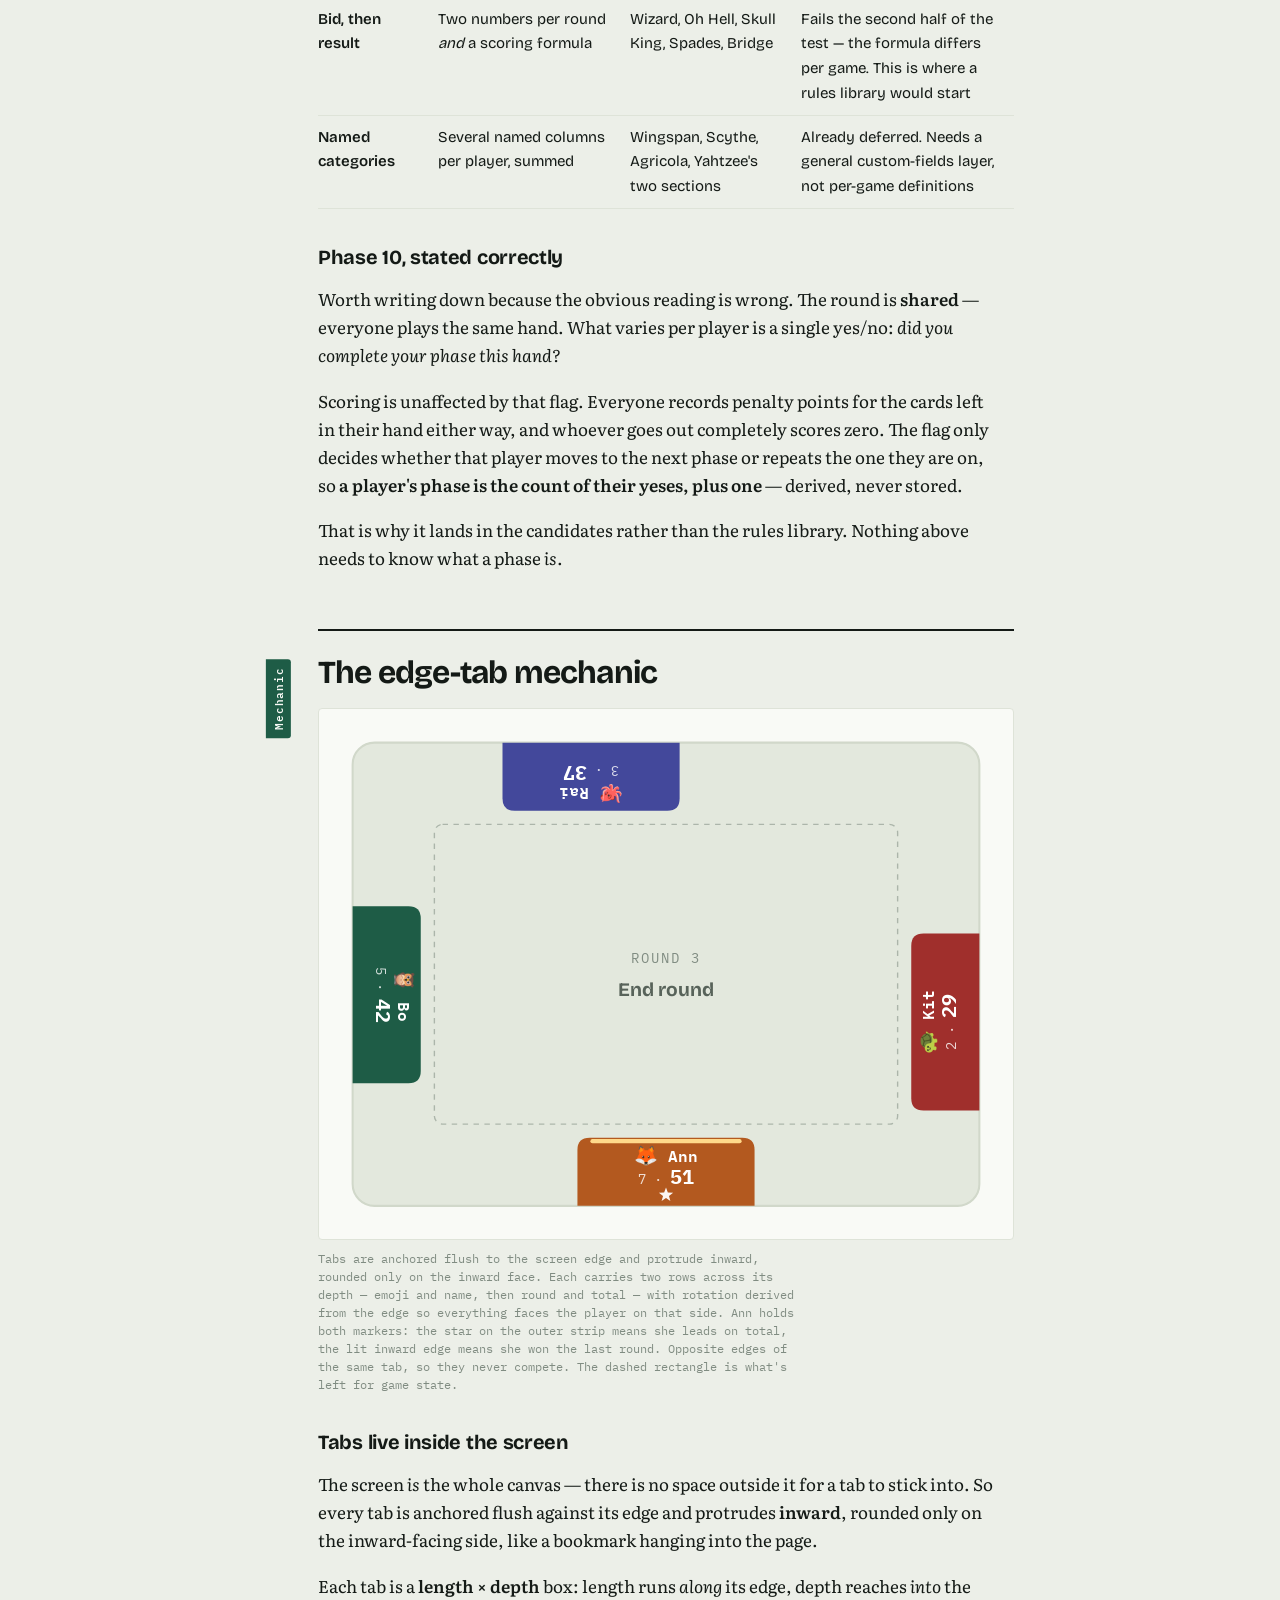
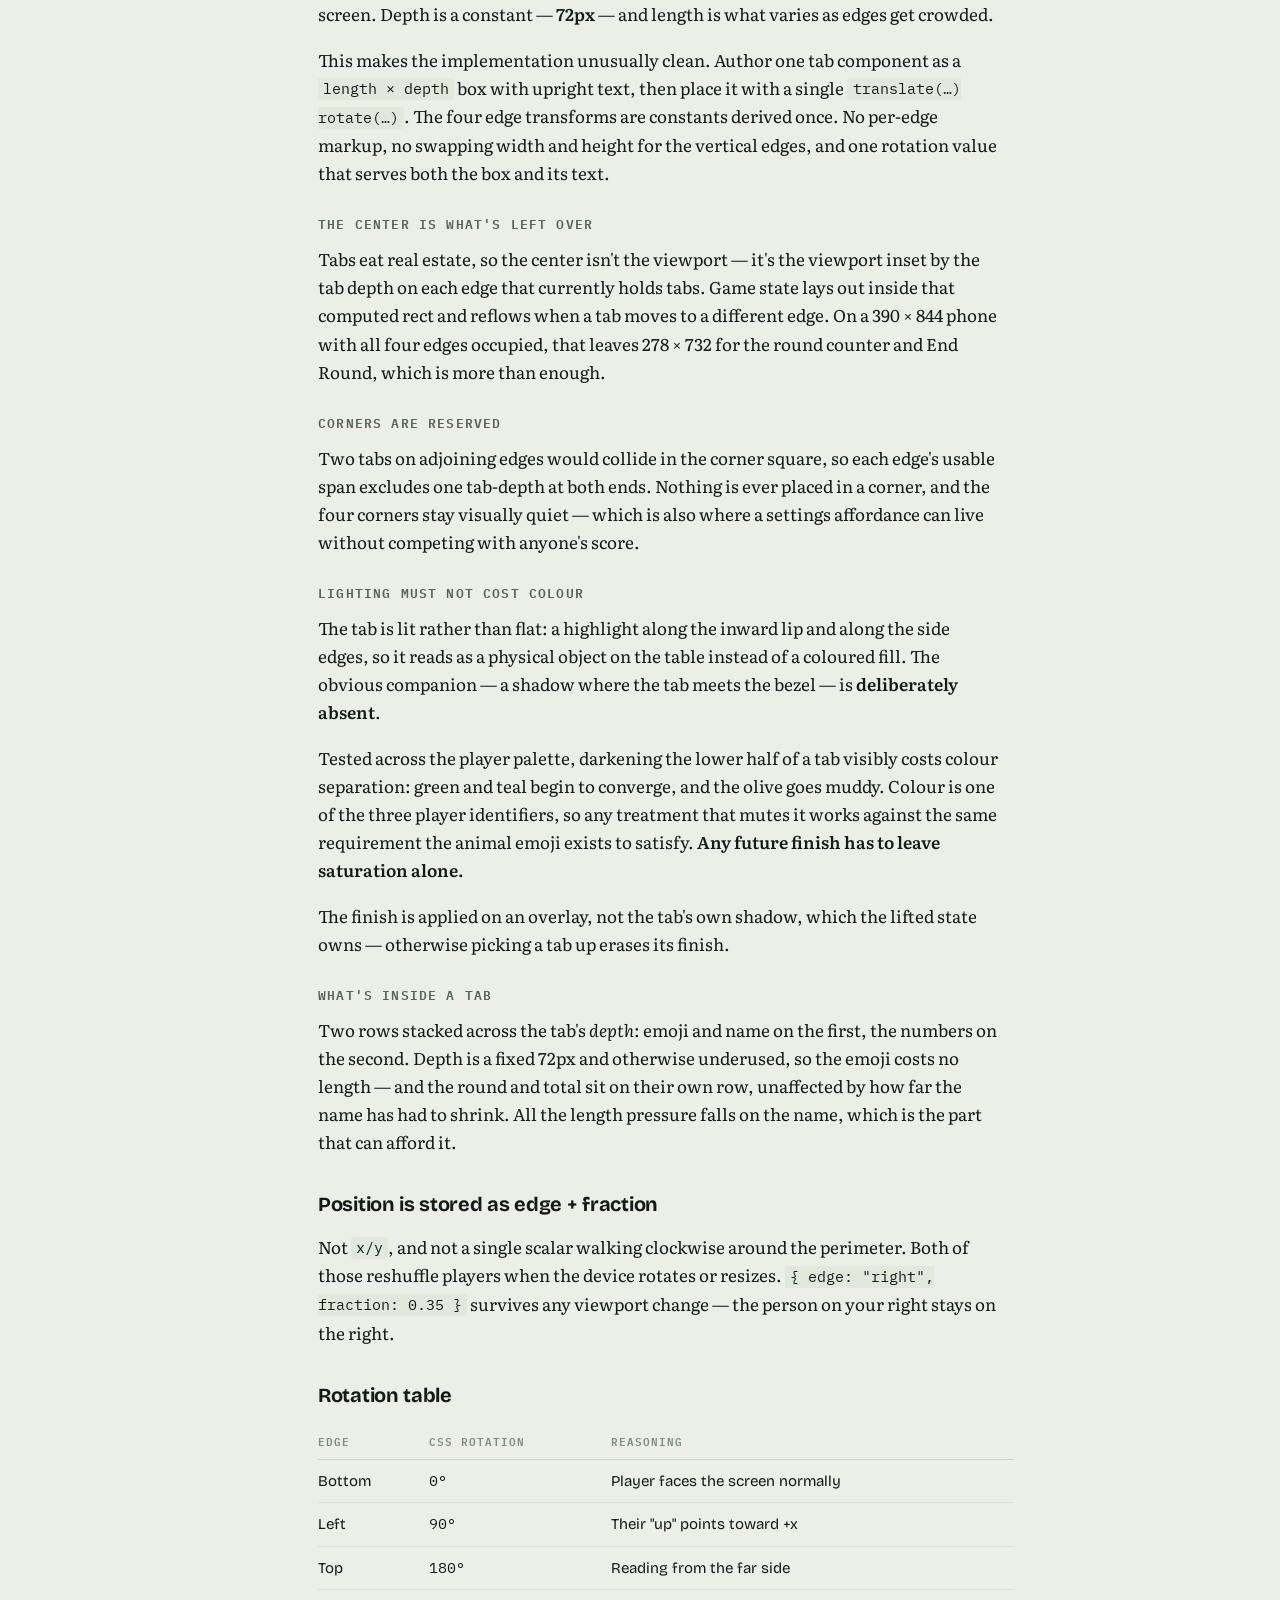
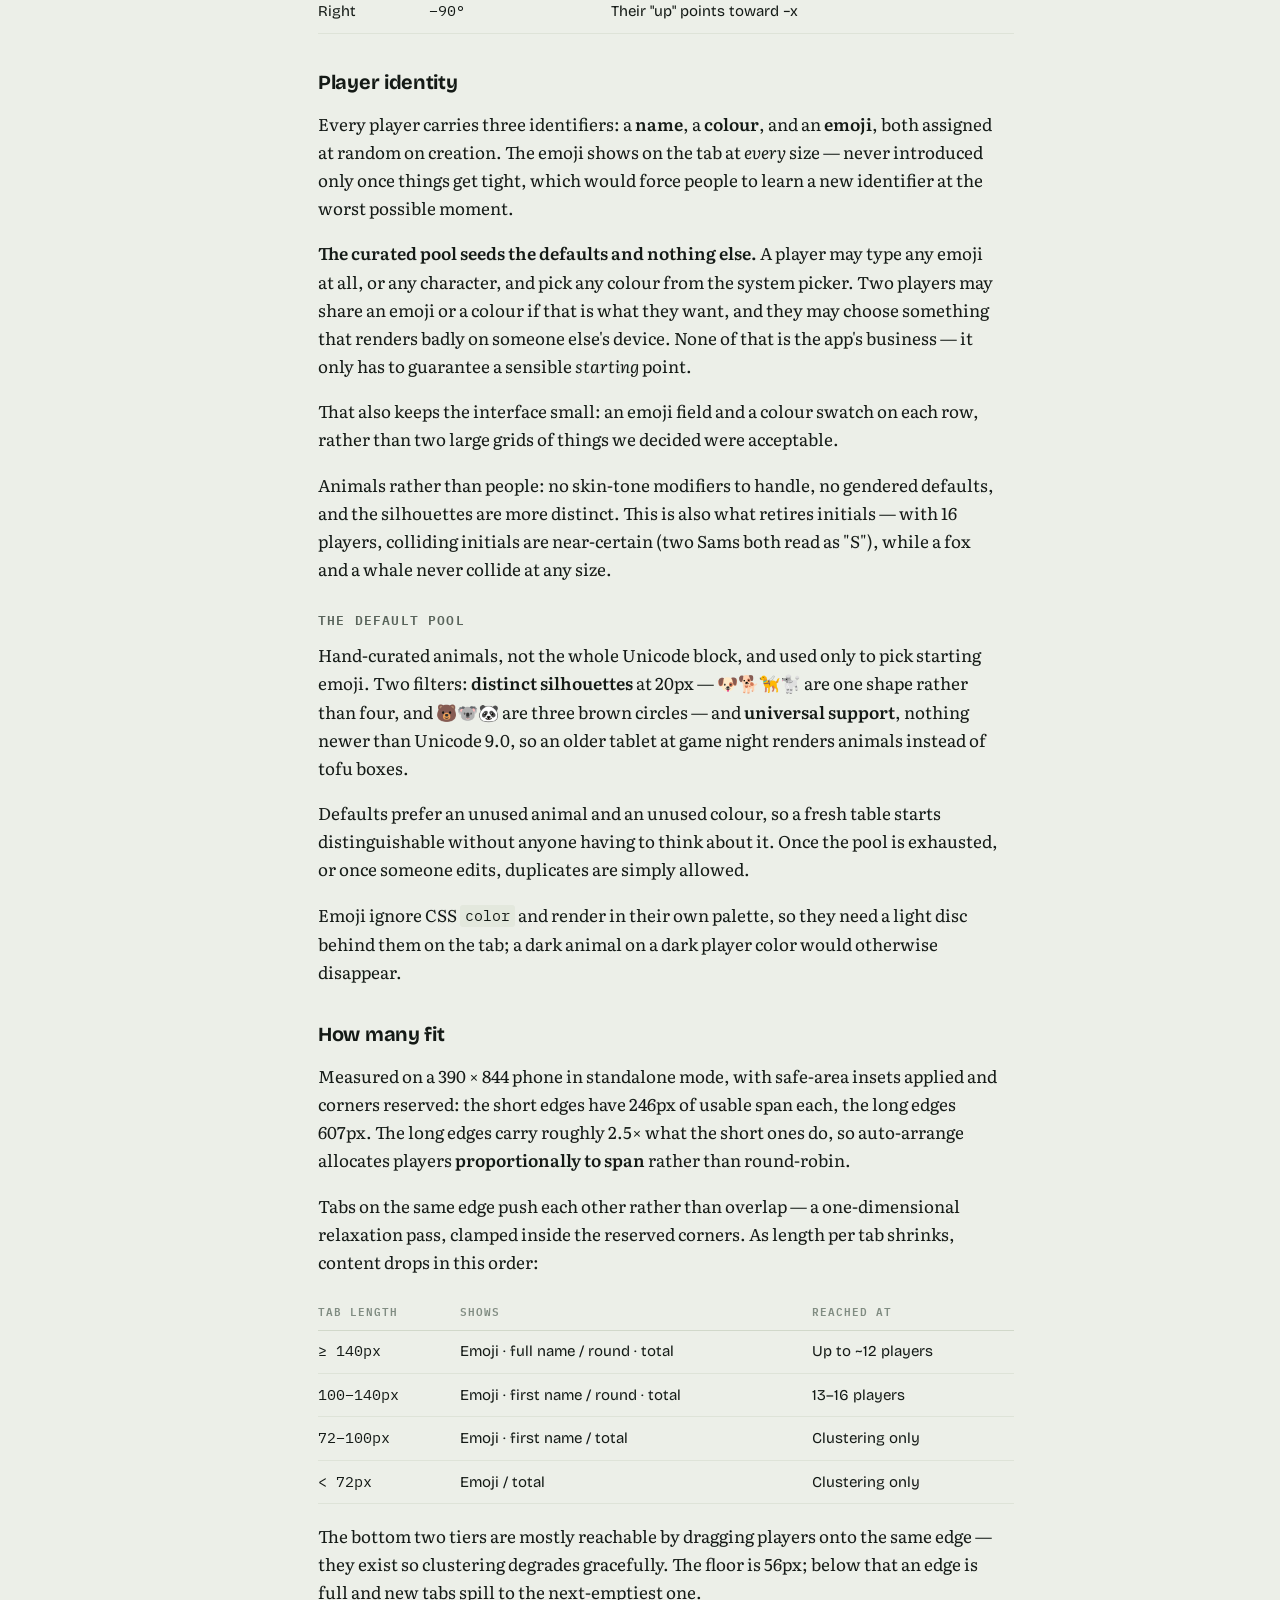
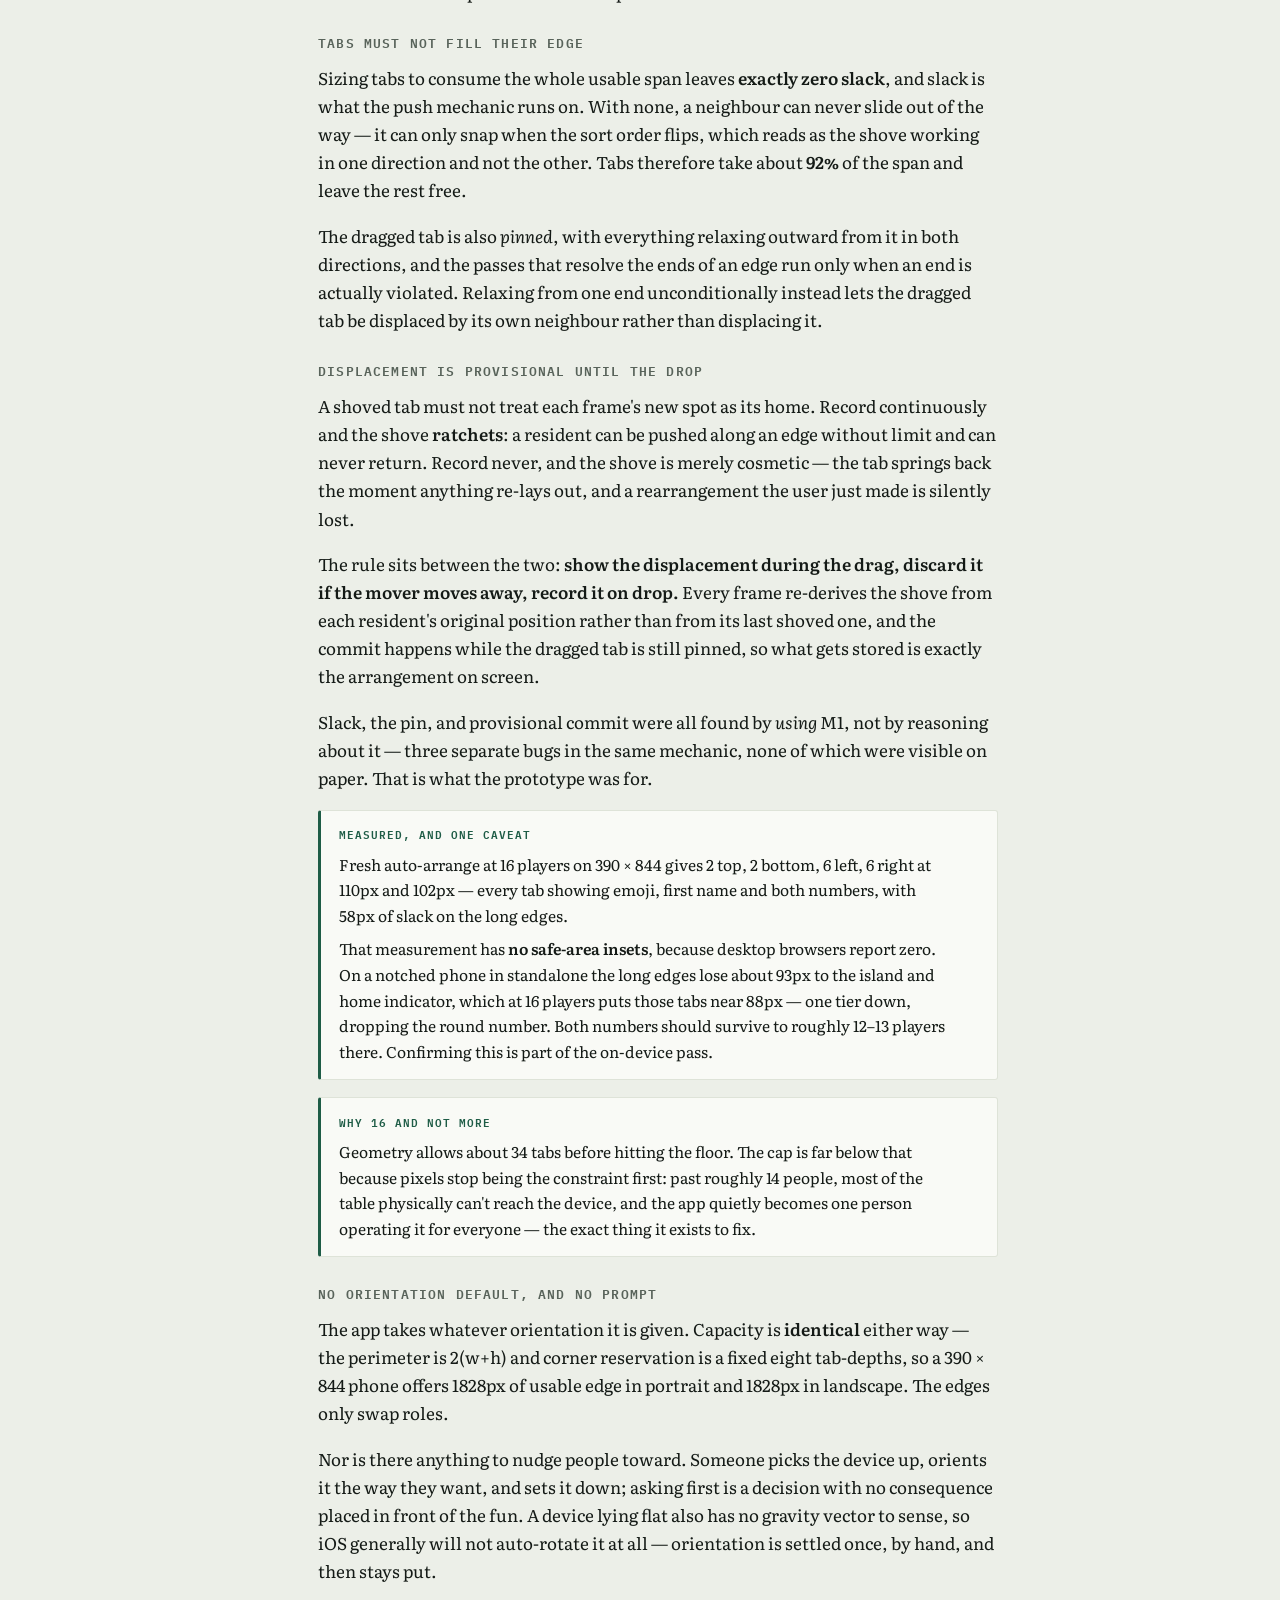
==== commit 8872dede: "Vibrant palette, one address for confirm, Small back to its old size (#11) Small keeps the 370 x 340" ====
--- a/ref/PLAN.html
+++ b/ref/PLAN.html
@@ -590,6 +590,7 @@
     <p>An iPad on a table is <em>entirely</em> within arm&rsquo;s length. Reach was never the constraint, so the rule that kept a panel close to its player&rsquo;s edge was protecting against a problem that does not exist &mdash; and it was charging button size for the protection, which is the thing players did complain about.</p>
     <p>What marks a panel as yours is that it is <strong>oriented</strong> to you. Proximity was never doing that work. So the panel now takes the space it is given, and what stops it is the hand rather than the screen: a button has a best size in millimetres, not in per cent, and past roughly a thumb and a half it stops getting easier to hit. The ceiling is therefore absolute &mdash; a 12.9&Prime; iPad gets the same panel as a 10.9&Prime; one, because the fingers are the same size.</p>
     <p>This is worth more if simultaneous entry is deferred: with one panel open at a time there is nothing else competing for the surface, so there is no reason to leave any of it unused.</p>
+    <p><strong>That freedom belongs to Large, and only to Large.</strong> Small keeps the 370 &times; 340 it always had &mdash; play-test says that size, those buttons and that type were fine for the people who want Small, and the answer to &ldquo;too small&rdquo; is the toggle rather than one size trying to suit every hand at the table. It also gives the toggle something real to toggle.</p>
 
     <h4>Not everyone wants to enter their own score</h4>
     <p>Some players would rather call their score to a single scorekeeper than reach over and tap. That splits the proposition in two, and only one half needs everyone to take part:</p>
@@ -619,7 +620,7 @@
     <h4>Entry controls are too small</h4>
     <p>The <em>buttons</em> are the right size; the <strong>text on them is not</strong>. Reported against the &minus;10 / &minus;5 / &minus;1 / +1 / +5 / +10 pad specifically. The keypad digits are smaller again.</p>
     <p><strong>Corrected on re-test.</strong> Larger type in the same box was not enough: bigger glyphs on the same button is not a bigger button. The per-player Large setting now grows the <em>panel</em>, and because both grids flex, the gain lands on the keys &mdash; on a phone the pad goes from 111&times;104 to 117&times;132 on a long edge and 111&times;103 to 131&times;114 on a short one. The lesson generalises: <strong>a size control has to move the box, not the font.</strong></p>
-    <p>Once the panel stopped being one fixed size, the type had to stop being one fixed size too &mdash; 26px is right in a 370pt box and lost in a 680pt one &mdash; so it is now sized against the panel&rsquo;s own short side, floored at the old fixed values so a phone is unchanged. The one grid that needed a ceiling rather than a floor is the &plusmn; pad: two rows against the keypad&rsquo;s four, so it is the only one that inflates when given a tablet&rsquo;s depth, and a 260pt button is not more hittable than a 150pt one.</p>
+    <p>Once Large&rsquo;s panel stopped being one fixed size, its type had to stop being one fixed size too &mdash; a size that suits 386pt on a phone is lost at 680pt on an iPad &mdash; so it is sized against the panel&rsquo;s own short side, floored at the fixed values. Small needs none of that, being one fixed box everywhere. The one grid that needed a ceiling rather than a floor is the &plusmn; pad: two rows against the keypad&rsquo;s four, so it is the only one that inflates when given a tablet&rsquo;s depth, and a 260pt button is not more hittable than a 150pt one.</p>
 
     <h4>The confirm is next to a digit</h4>
     <p>Players reached for the tick and hit <strong>3</strong>. Both sit at the top right, one row apart. This is a keypad-only fault — the pad has no digit in that corner.</p>
@@ -637,6 +638,13 @@
     <p>Name, colour and emoji are only reachable from the players sheet in the centre, which is upside down for half the table. This collides with the rule that rotated surfaces take no native inputs: a colour picker is system UI and does not <em>break</em> under rotation the way a text field does &mdash; though see below, because &ldquo;does not break&rdquo; turned out not to mean &ldquo;faces the player&rdquo;.</p>
     <p><strong>Done.</strong> All three are now edited from the panel, behind one strip &mdash; drawn alphabet, drawn emoji grid, drawn palette. Nothing native, so nothing depends on rotation. Emoji and colour apply on the tap because the panel <em>is</em> the colour and the strip carries the emoji, so each change is its own confirmation; only the name needs a tick, being built a letter at a time. Duplicate colours and emoji are both allowed: whether two players sharing a colour is a problem is the table&rsquo;s call, not the app&rsquo;s, and teammates may well want to match. The centre sheet keeps its freeform picker and freeform emoji field: unrotated there, and the escape hatch for anything the grids do not carry.</p>
     <p><strong>What &ldquo;survives rotation&rdquo; was worth.</strong> The claim above is true as far as it goes &mdash; iOS draws <code>input[type=color]</code> as its own sheet, untouched by the panel&rsquo;s transform, so nothing is mangled. But that sheet opens in <em>device</em> orientation, which for the player across the table means it arrives upside down. Not broken; just not facing them. So the panel carries both: a drawn palette that faces you and costs one tap, and a <em>More colours&hellip;</em> row that opens the native picker when sixteen is not the right sixteen. The native sheet&rsquo;s orientation is then a cost you choose, rather than one the app hands you. This is the general shape of the rotated-surface rule: <strong>the test is not &ldquo;does it break&rdquo; but &ldquo;does it face the player&rdquo;.</strong></p>
+
+    <h4>Confirm has to have one address</h4>
+    <p>It had drifted: bottom row in the score view, thirtieth key in the alphabet, a small tick in the top strip for emoji and colour. <strong>Every view now puts it on the bottom row, hard right.</strong> It grows leftward where there is less beside it &mdash; two-thirds of the row in the score view, the whole row in emoji and colour &mdash; so its bottom and right edges land in the same place whatever you are doing. A confirm that moves between views is one you have to hunt for, and hunting is what put a thumb on <strong>3</strong> instead of the tick in the first place.</p>
+
+    <h4>The palette was muted for a job something else now does</h4>
+    <p>The colours were held back so the app would sit quietly on a table. The ambient dim does that job directly now &mdash; it desaturates on idle and wakes on touch &mdash; so the resting state can afford to be loud, and not every table finds the device distracting to begin with. The palette is sixteen full-saturation hues, each the <em>lightest</em> it can be while still clearing 4:1 against white, since a tab carries its owner&rsquo;s name in white and colour must never cost legibility. Hues are chosen by eye rather than by arithmetic: sixteen even steps round the wheel crowd the greens and starve the purples, because perceived hue is not linear in degrees.</p>
+    <p>This does not disturb the bevel finding below. That one says a treatment must not <em>take</em> saturation away permanently; the ambient dim takes it back only while nobody is touching the app, and gives it back on contact.</p>
 
     <h4>Emoji entry is character entry</h4>
     <p>The field accepts any character, which was the intent, but it gives no help choosing an emoji and no indication that an emoji is what it wants. <strong>There is no way to force the emoji keyboard</strong> — no <code>inputmode</code> value for it, and no equivalent on iOS or Android. Any answer has to be a picker we draw ourselves.</p>
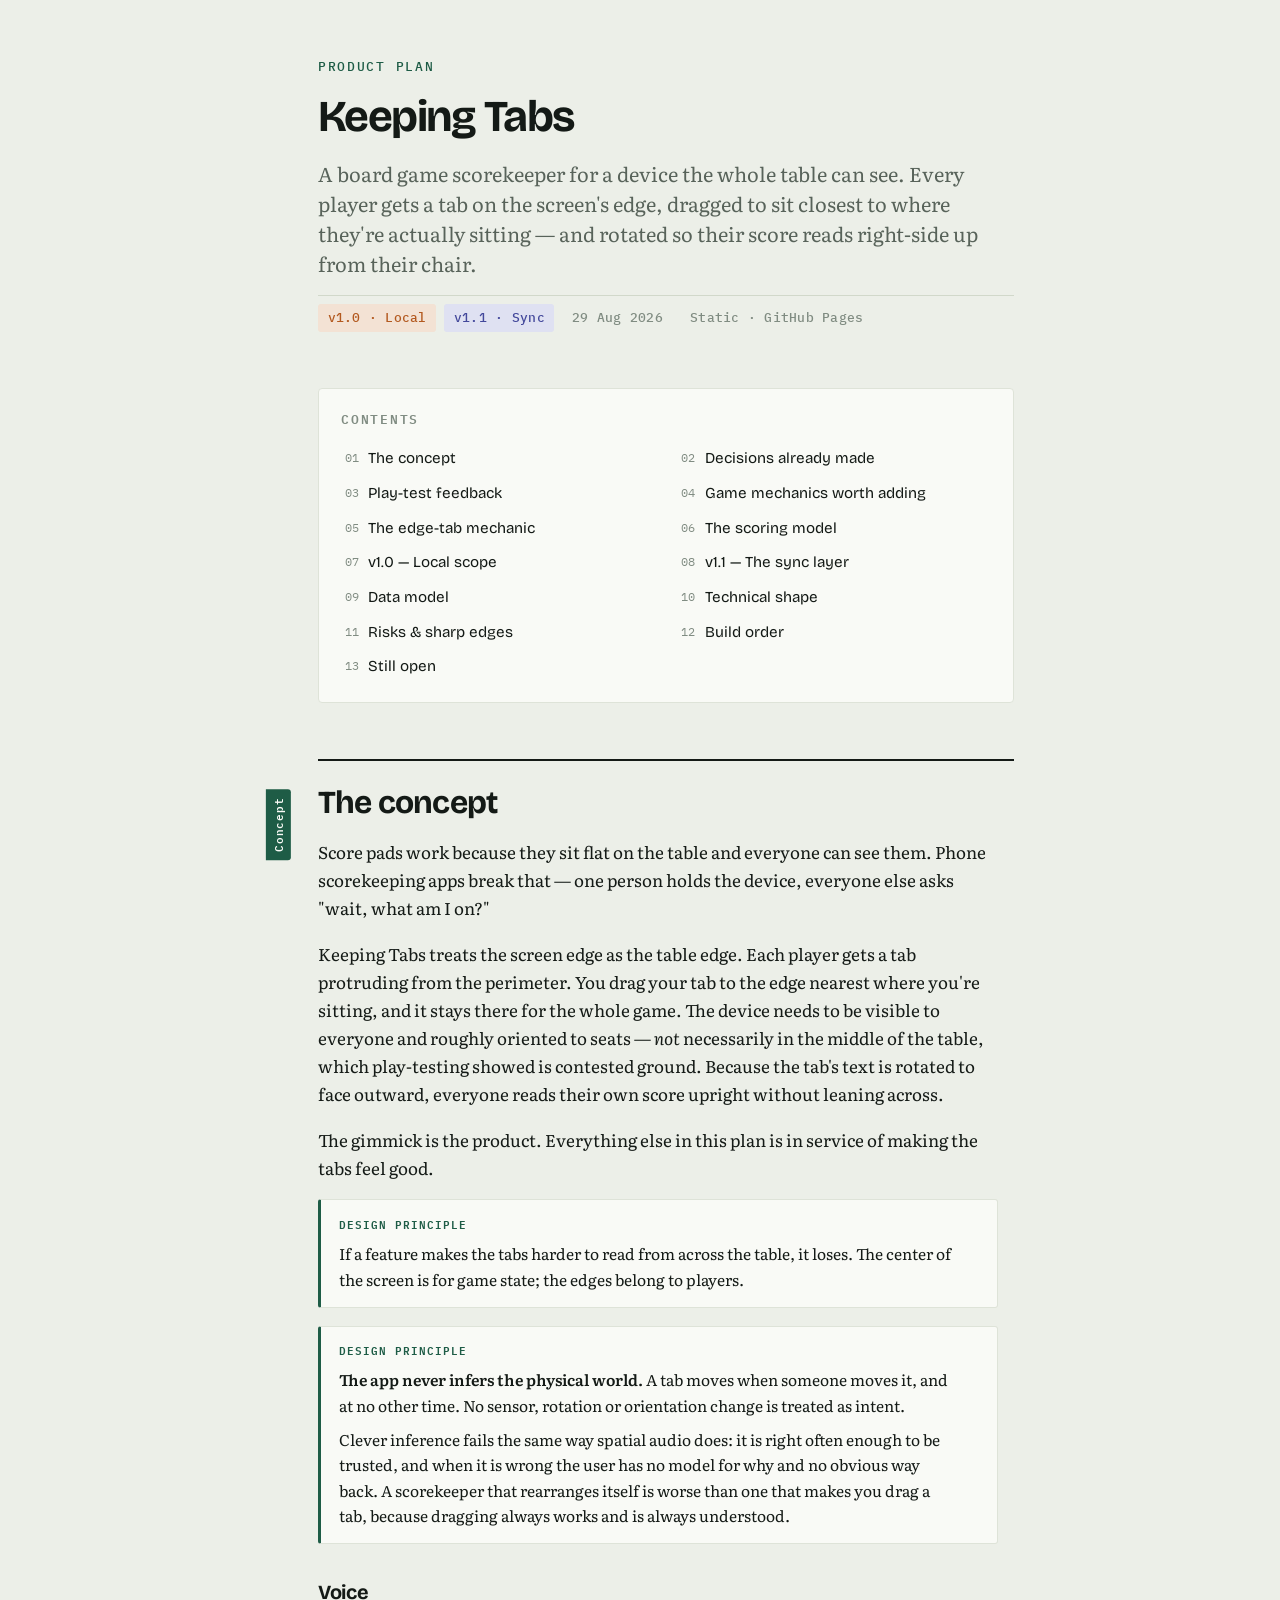
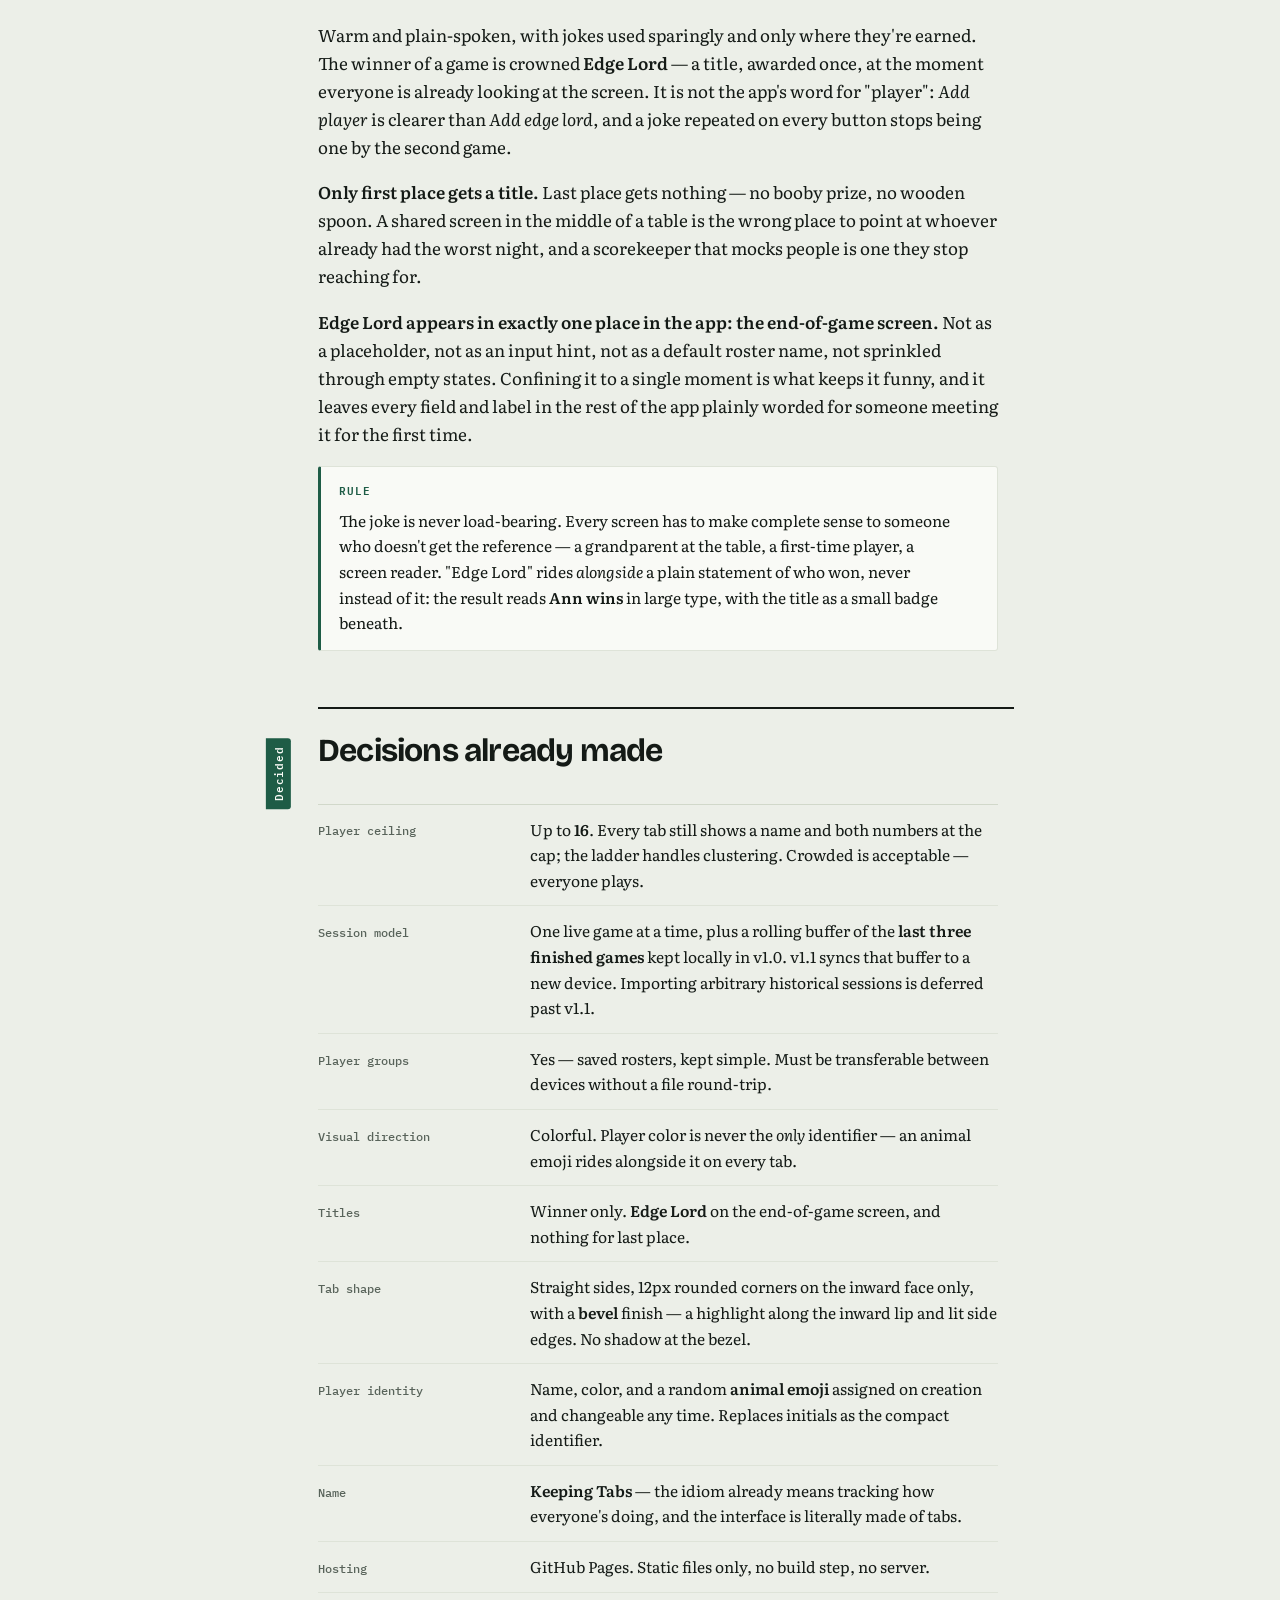
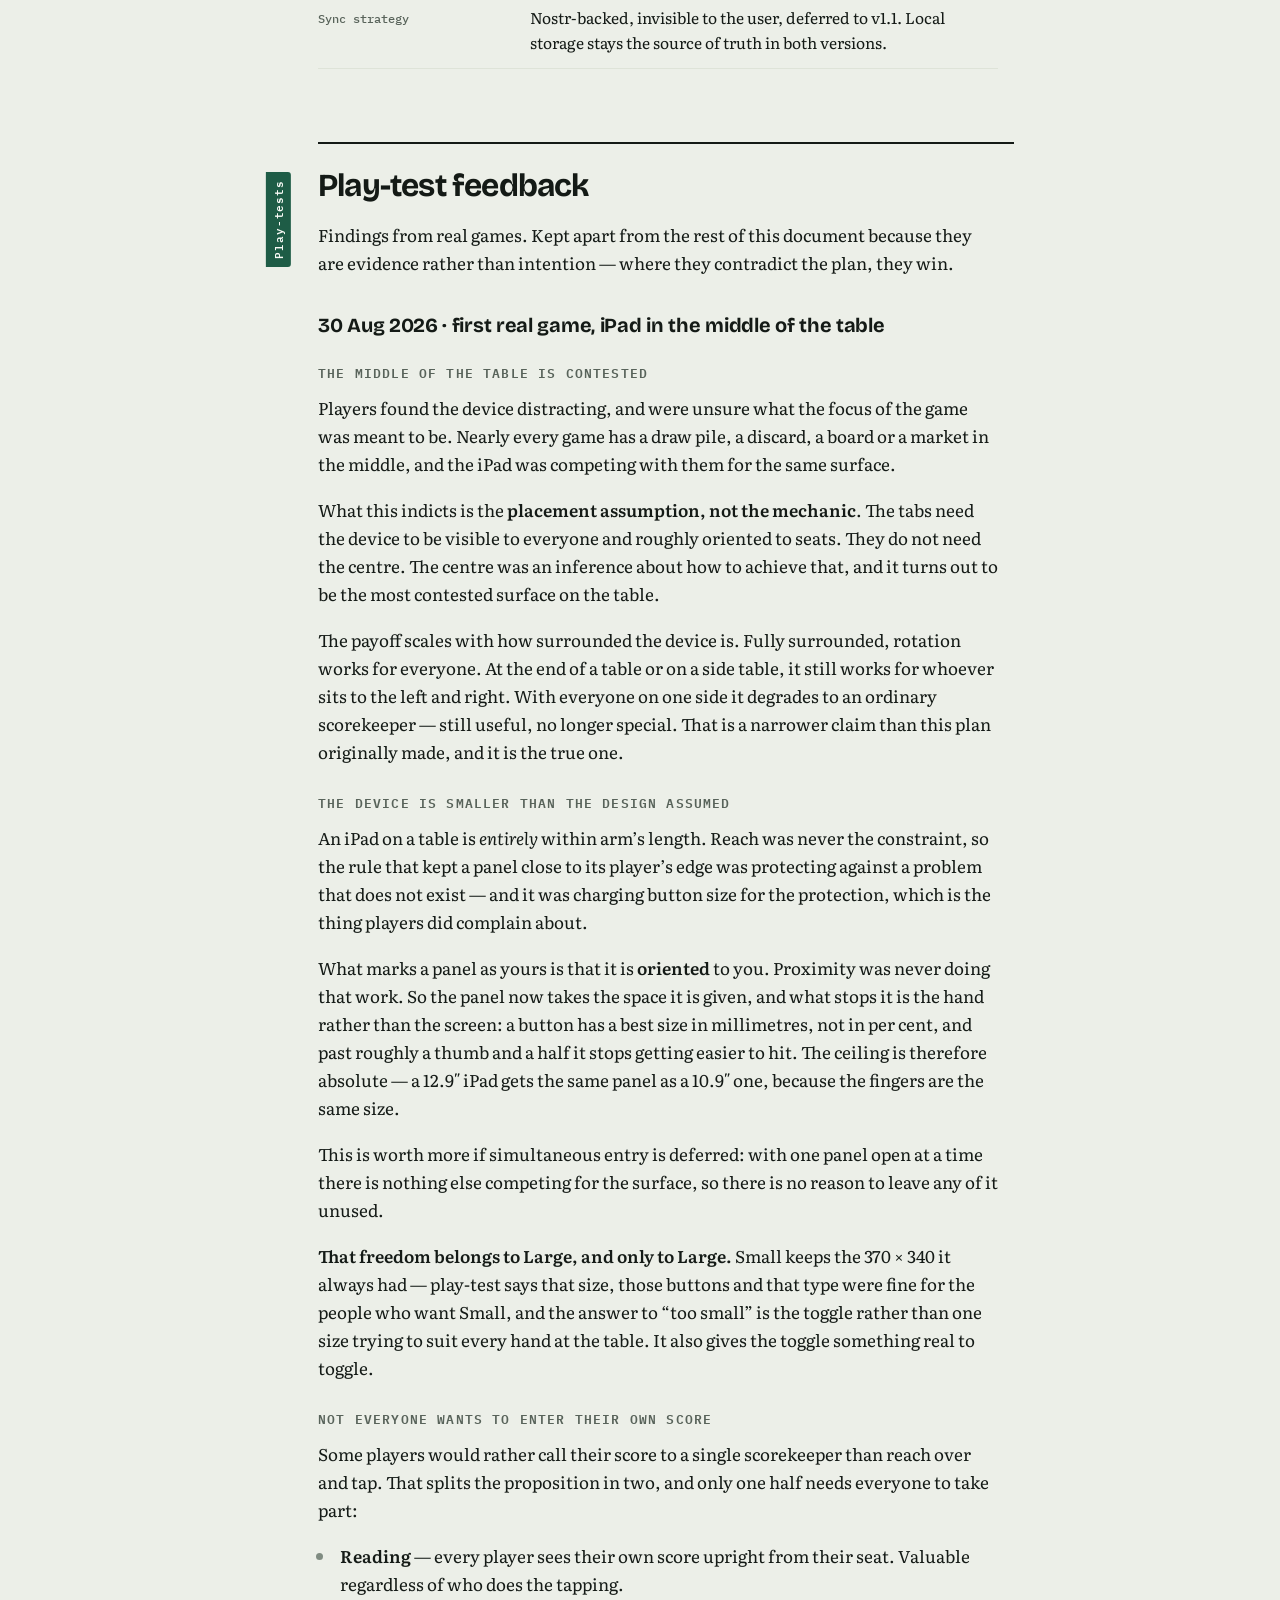
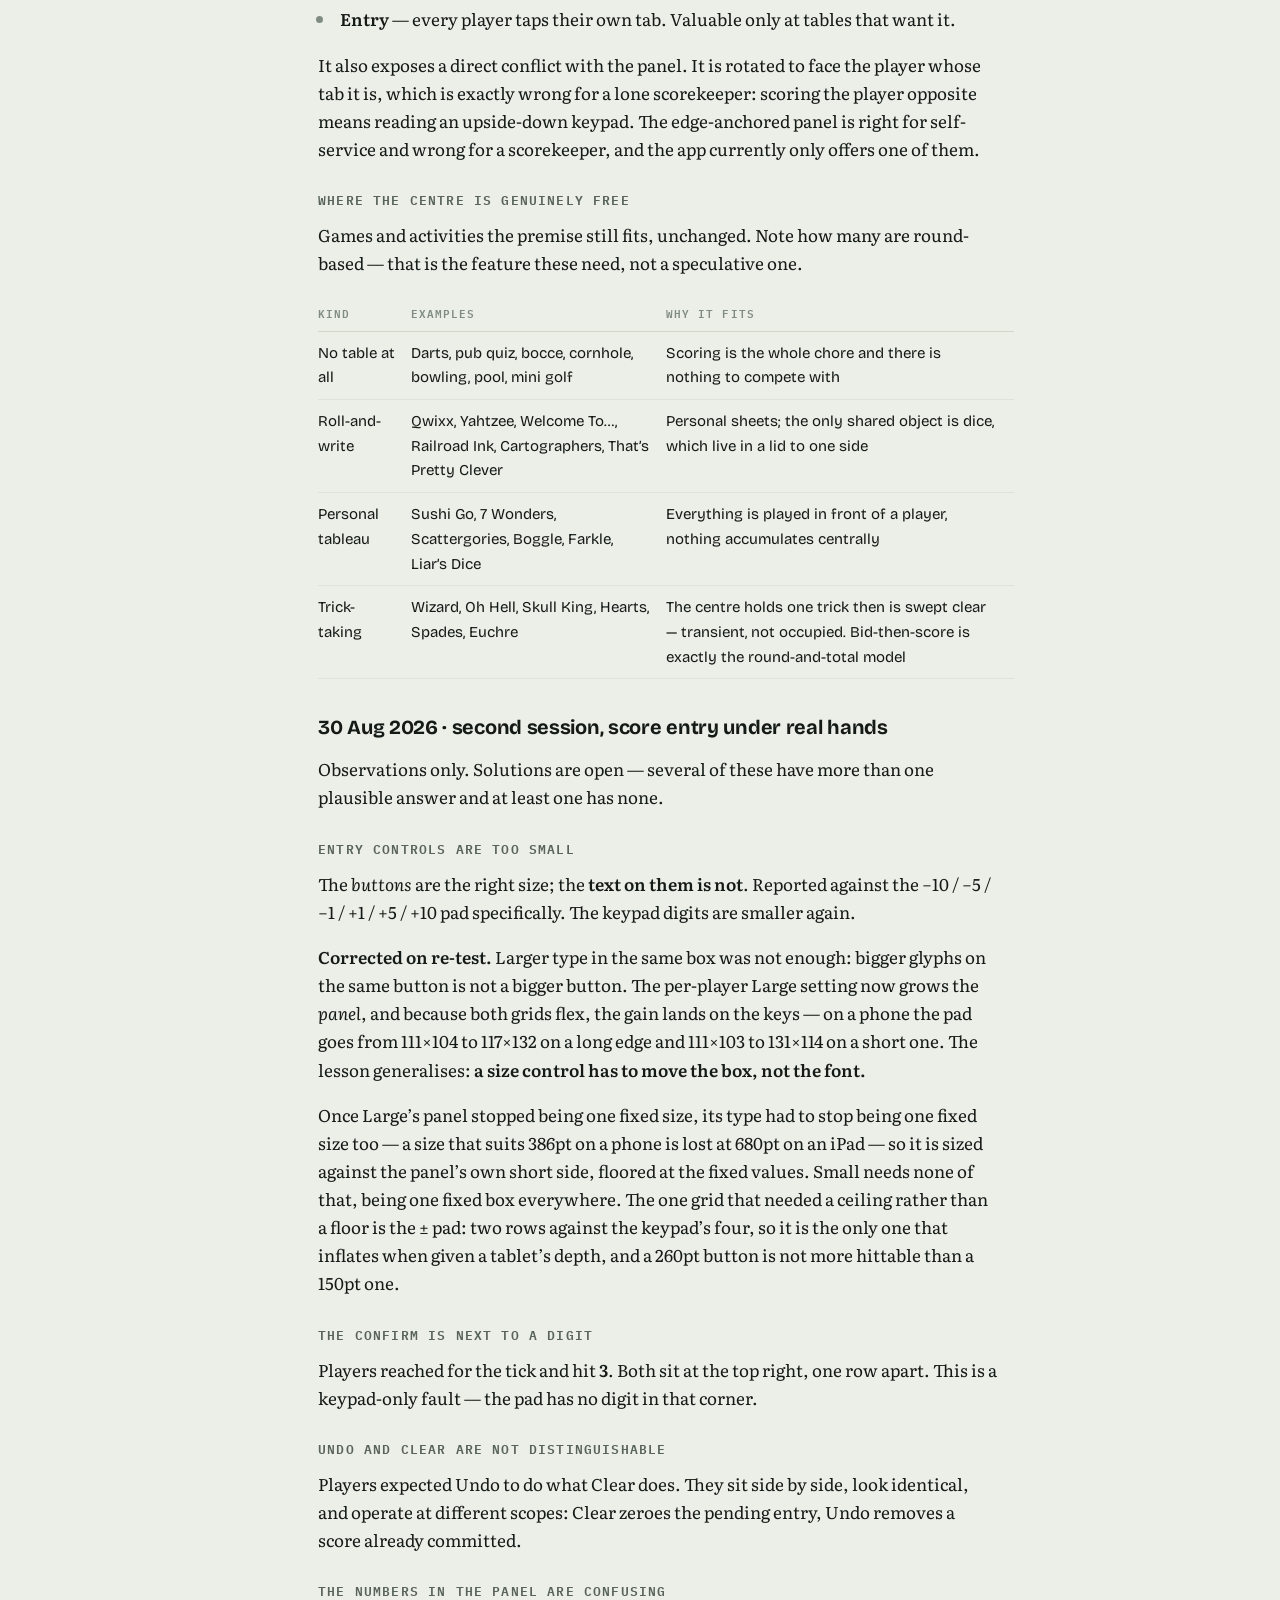
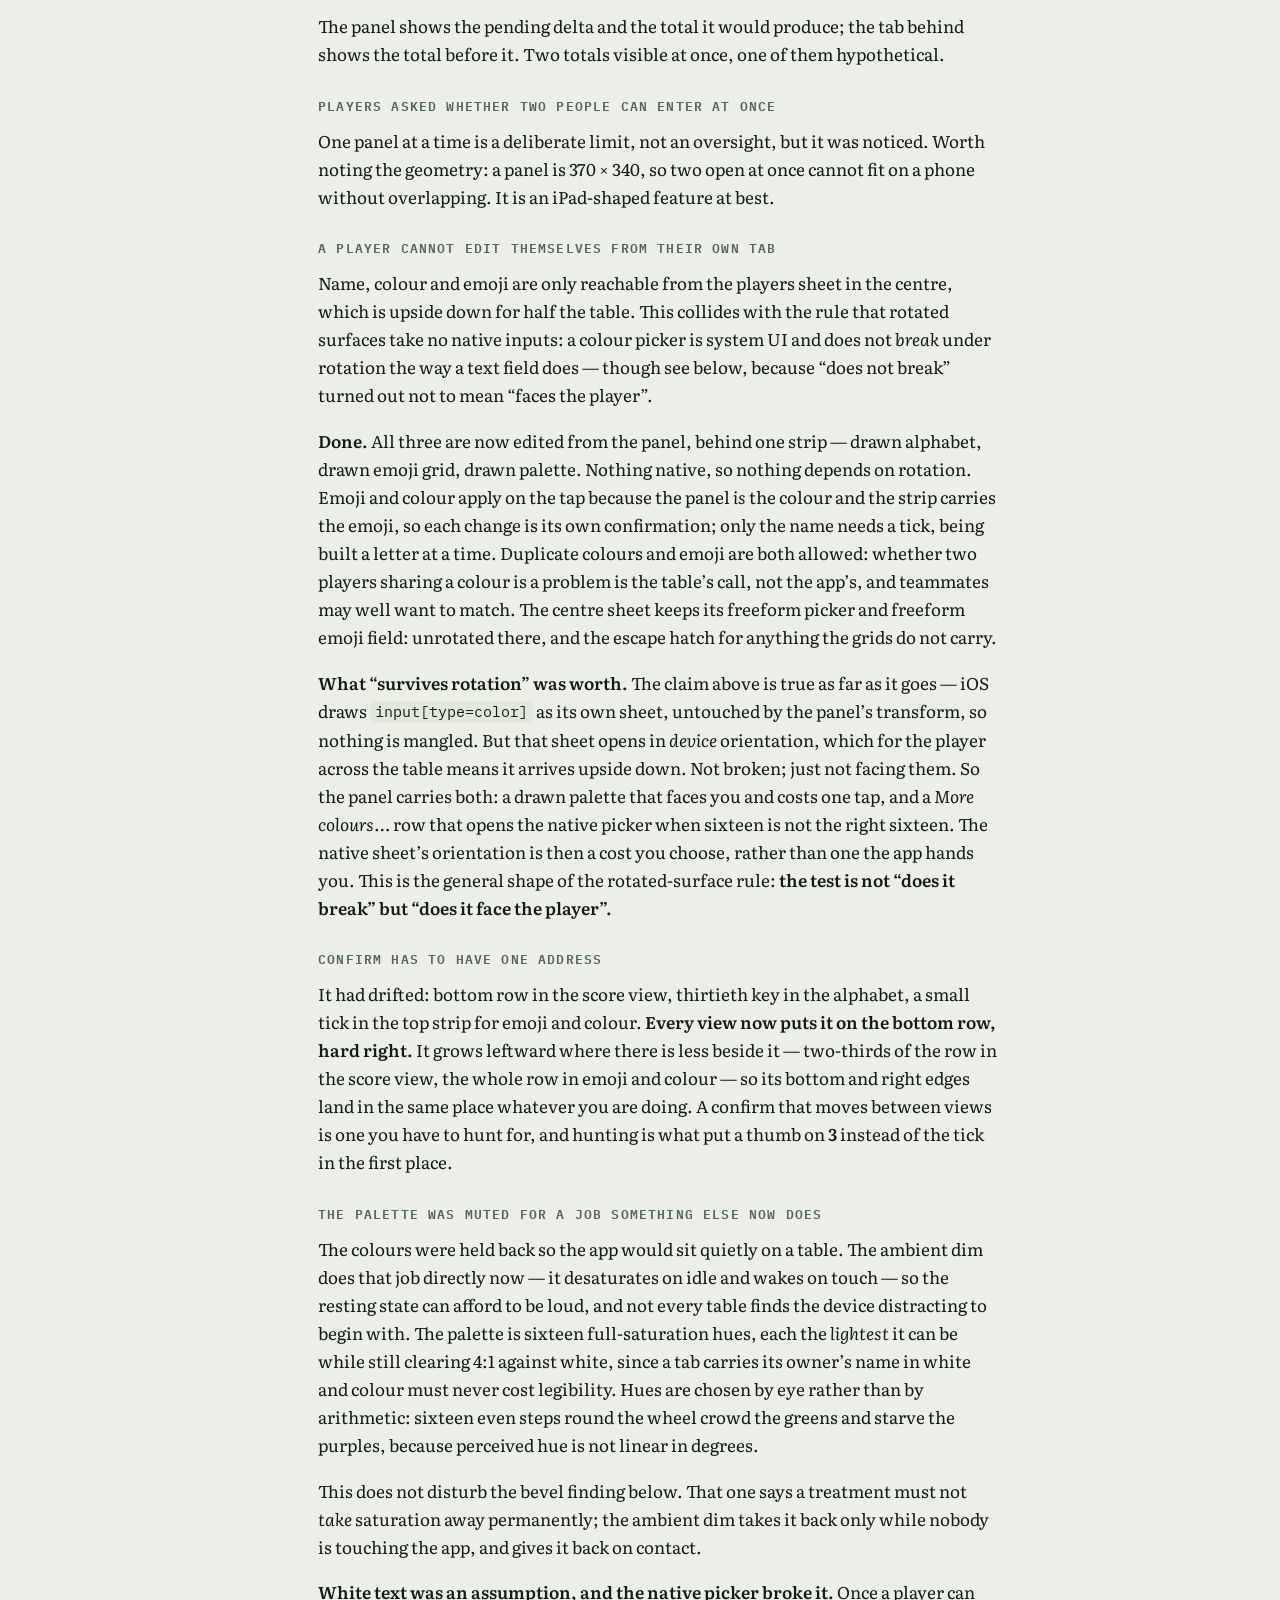
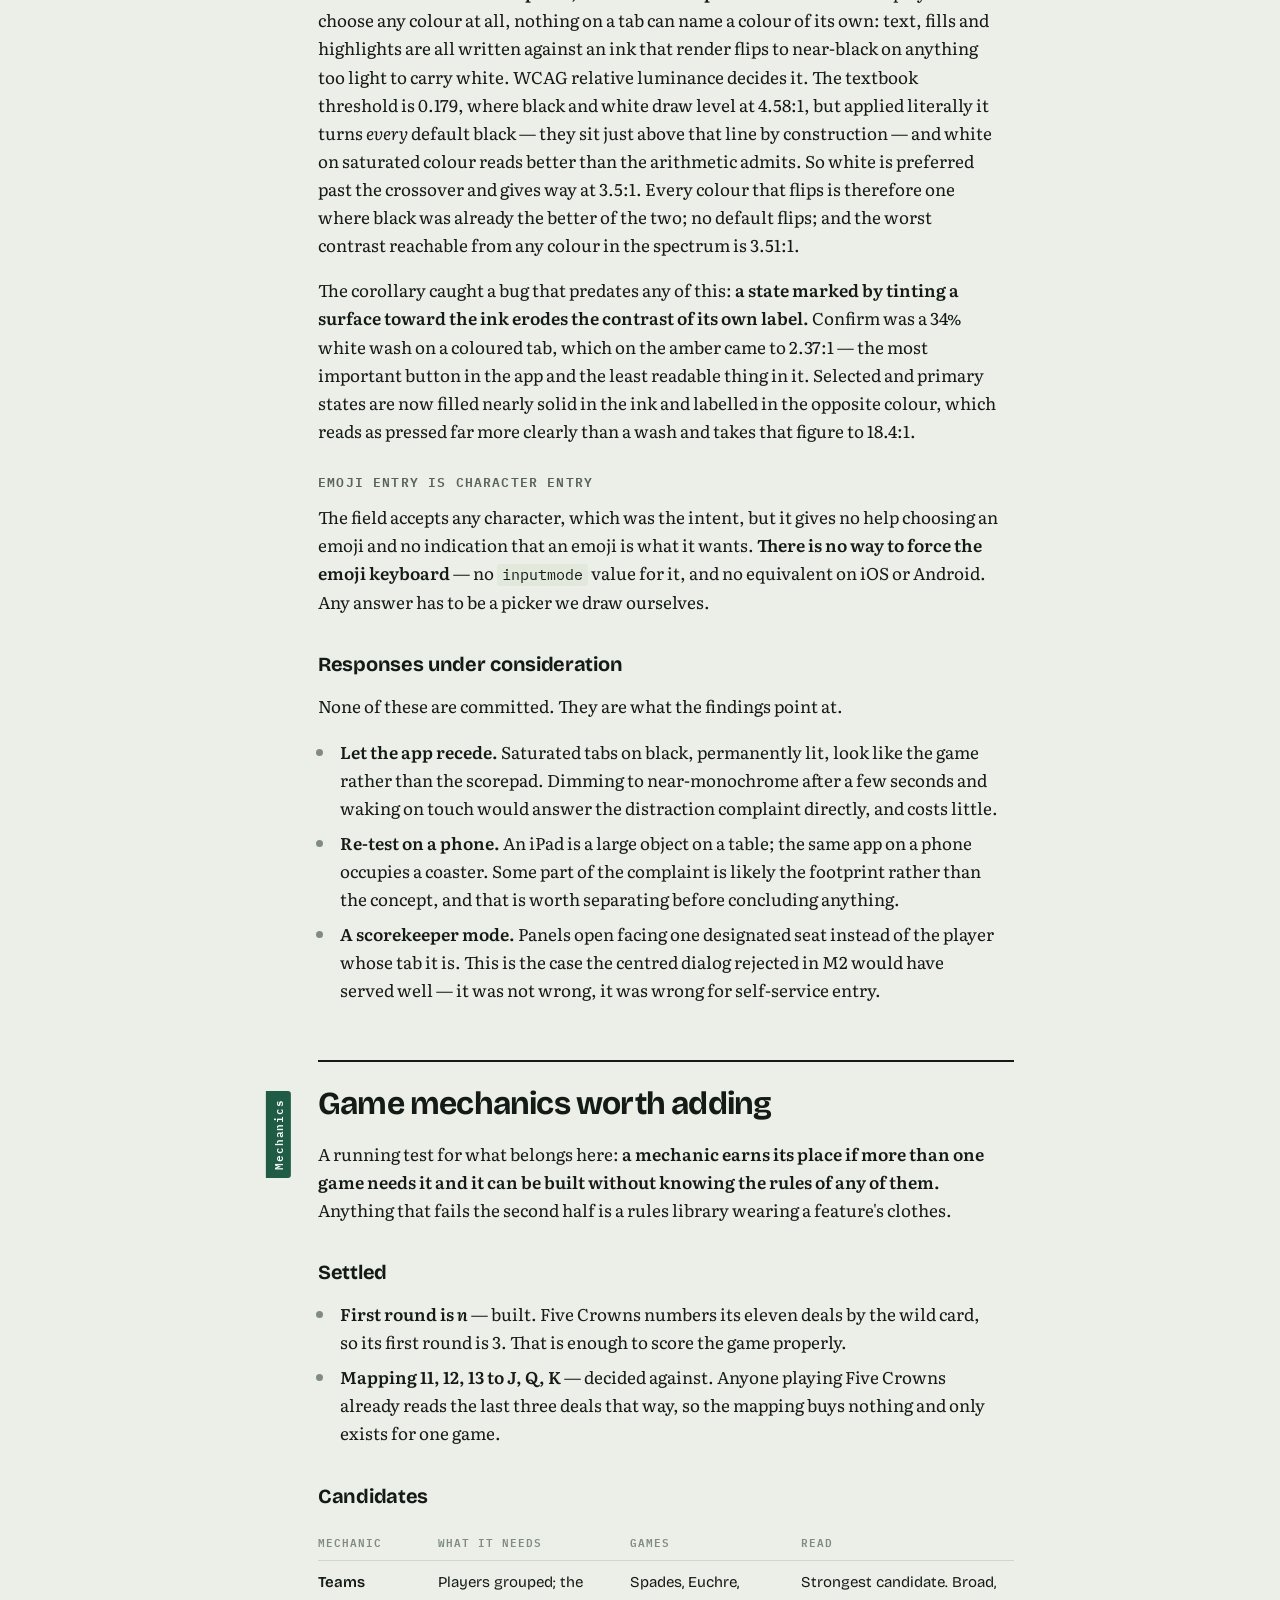
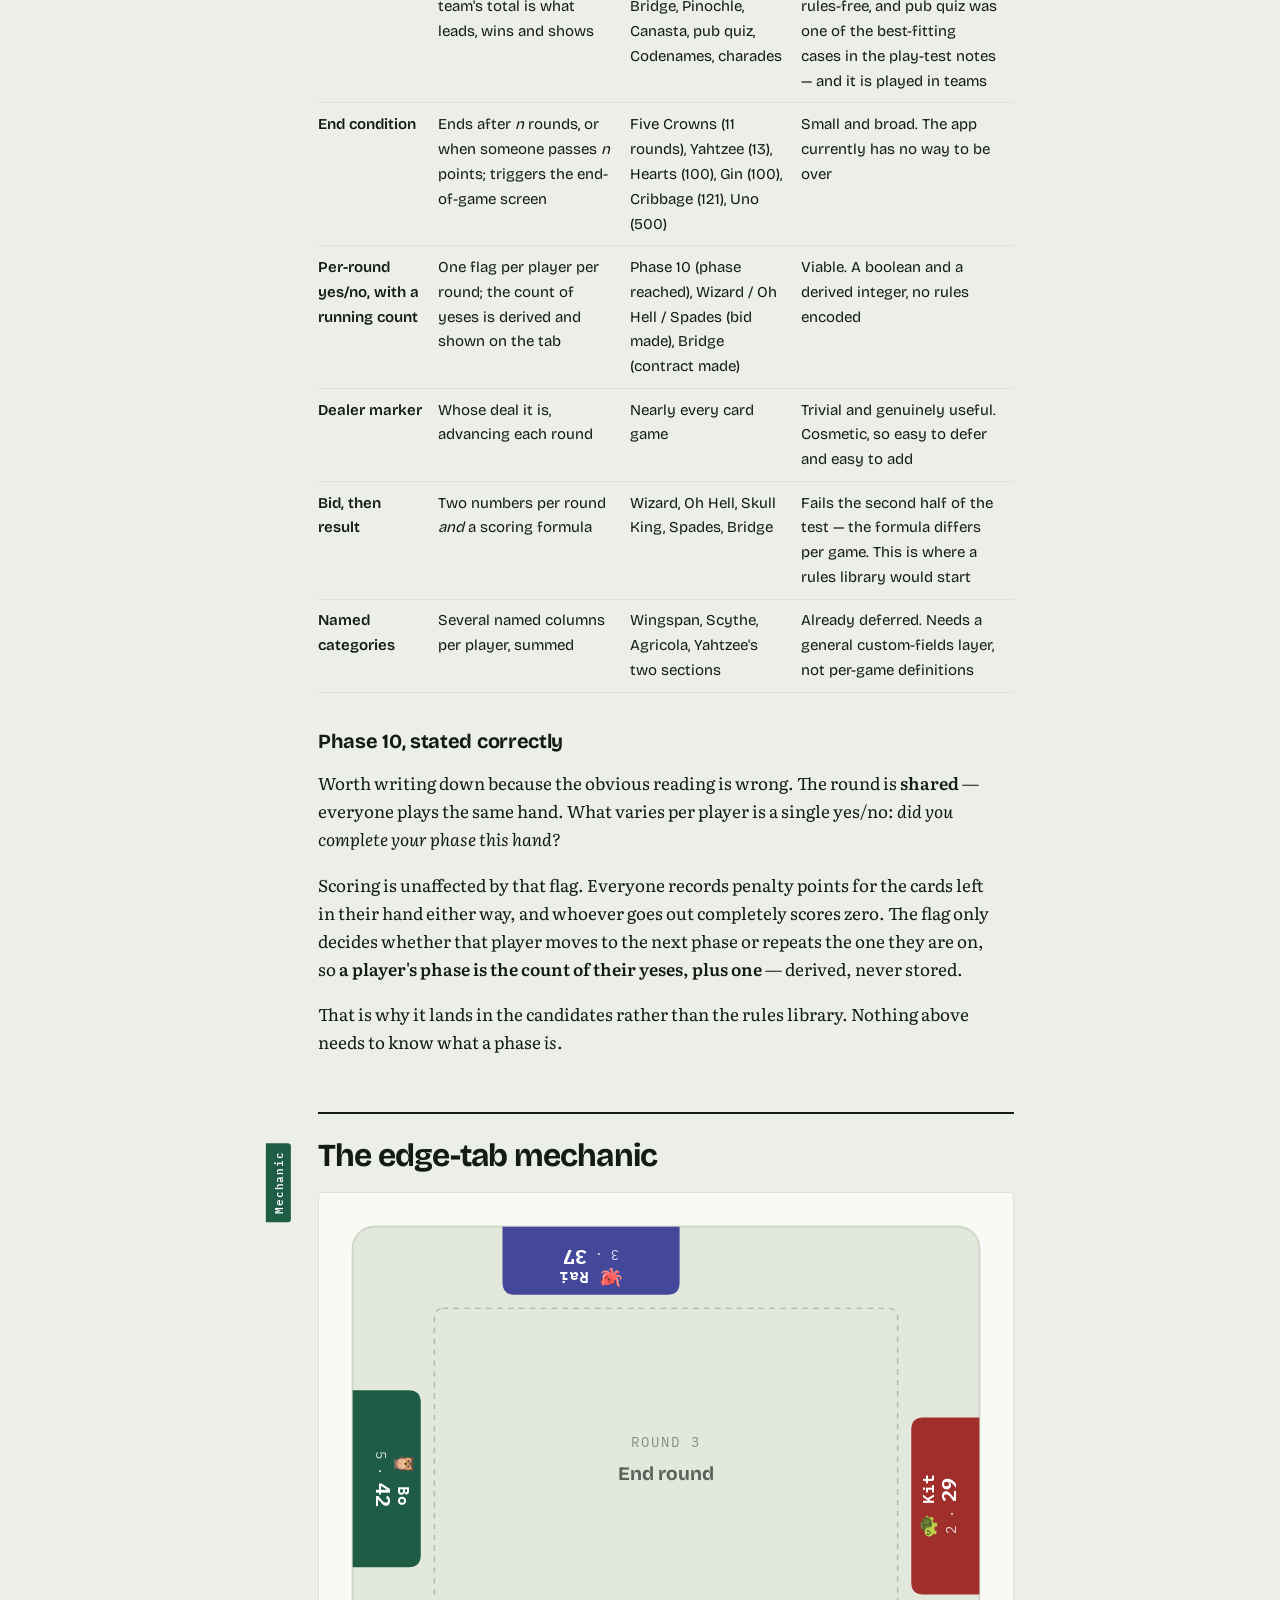
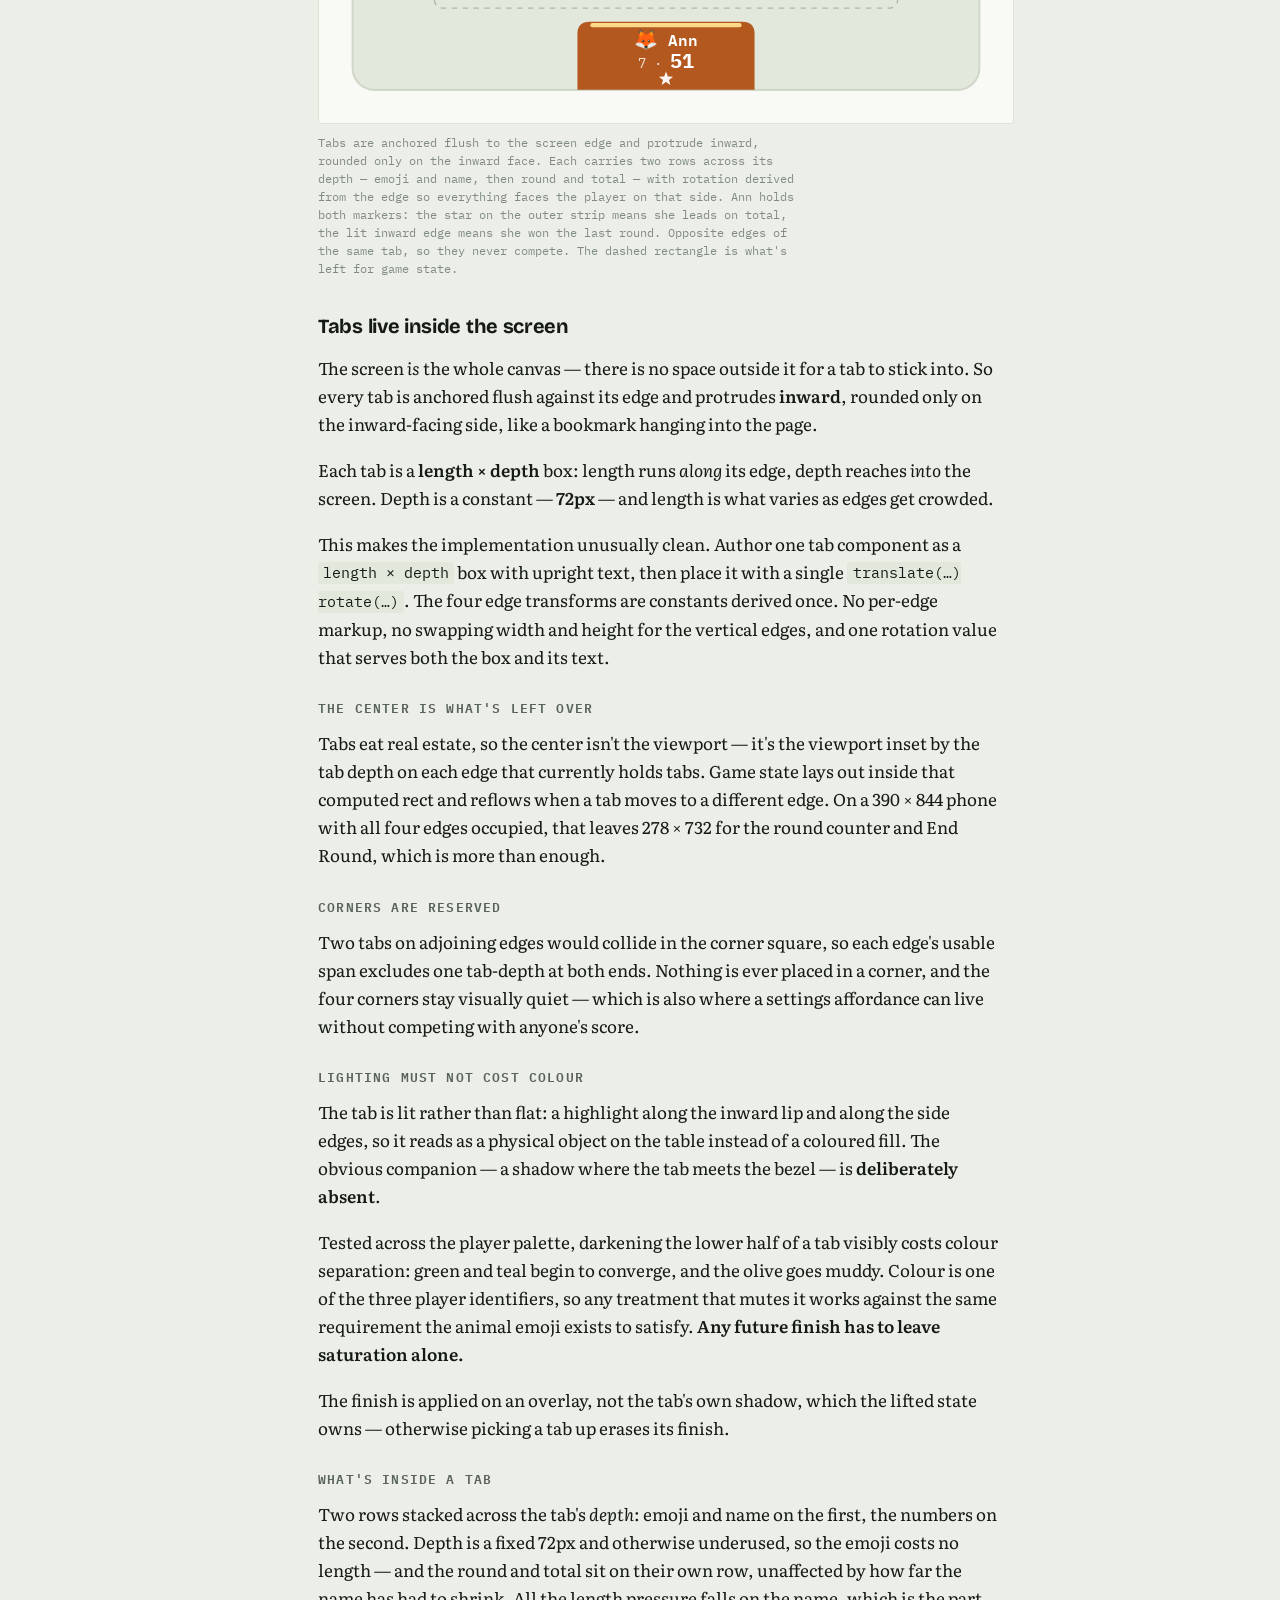
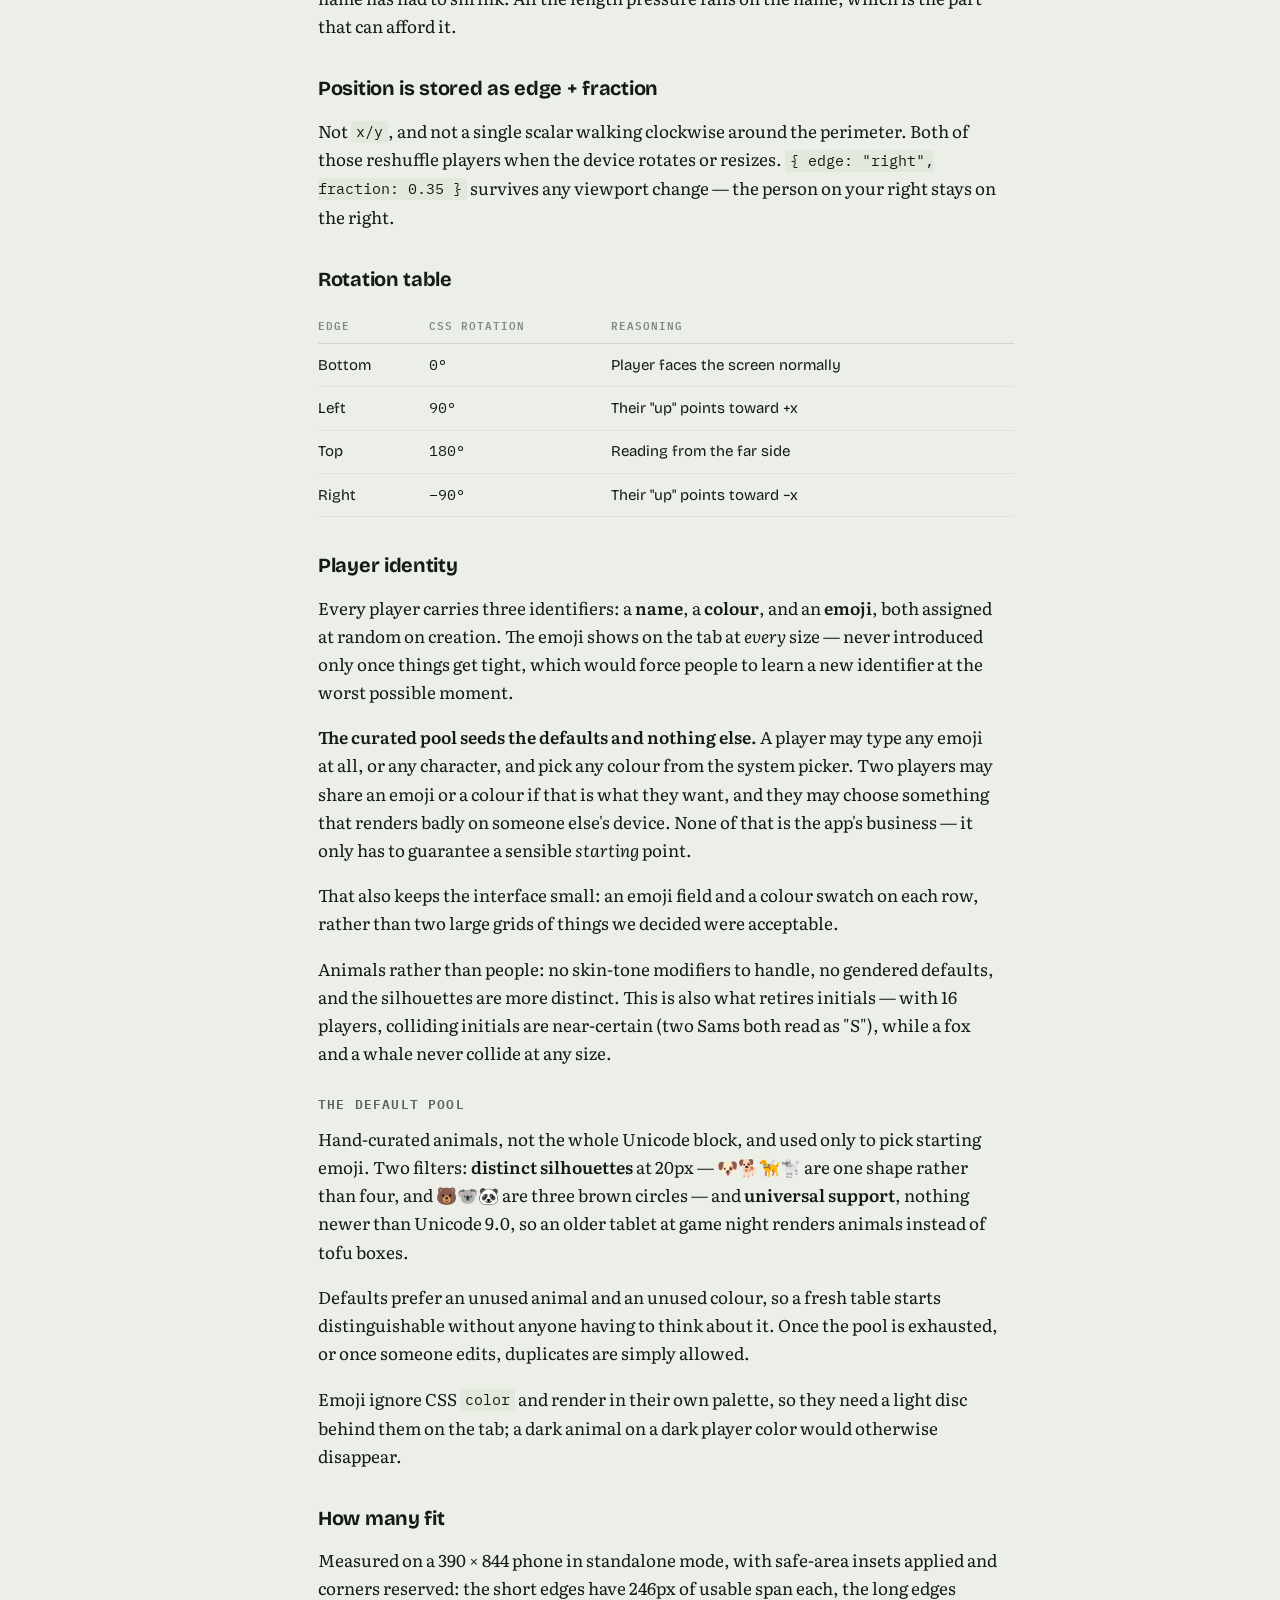
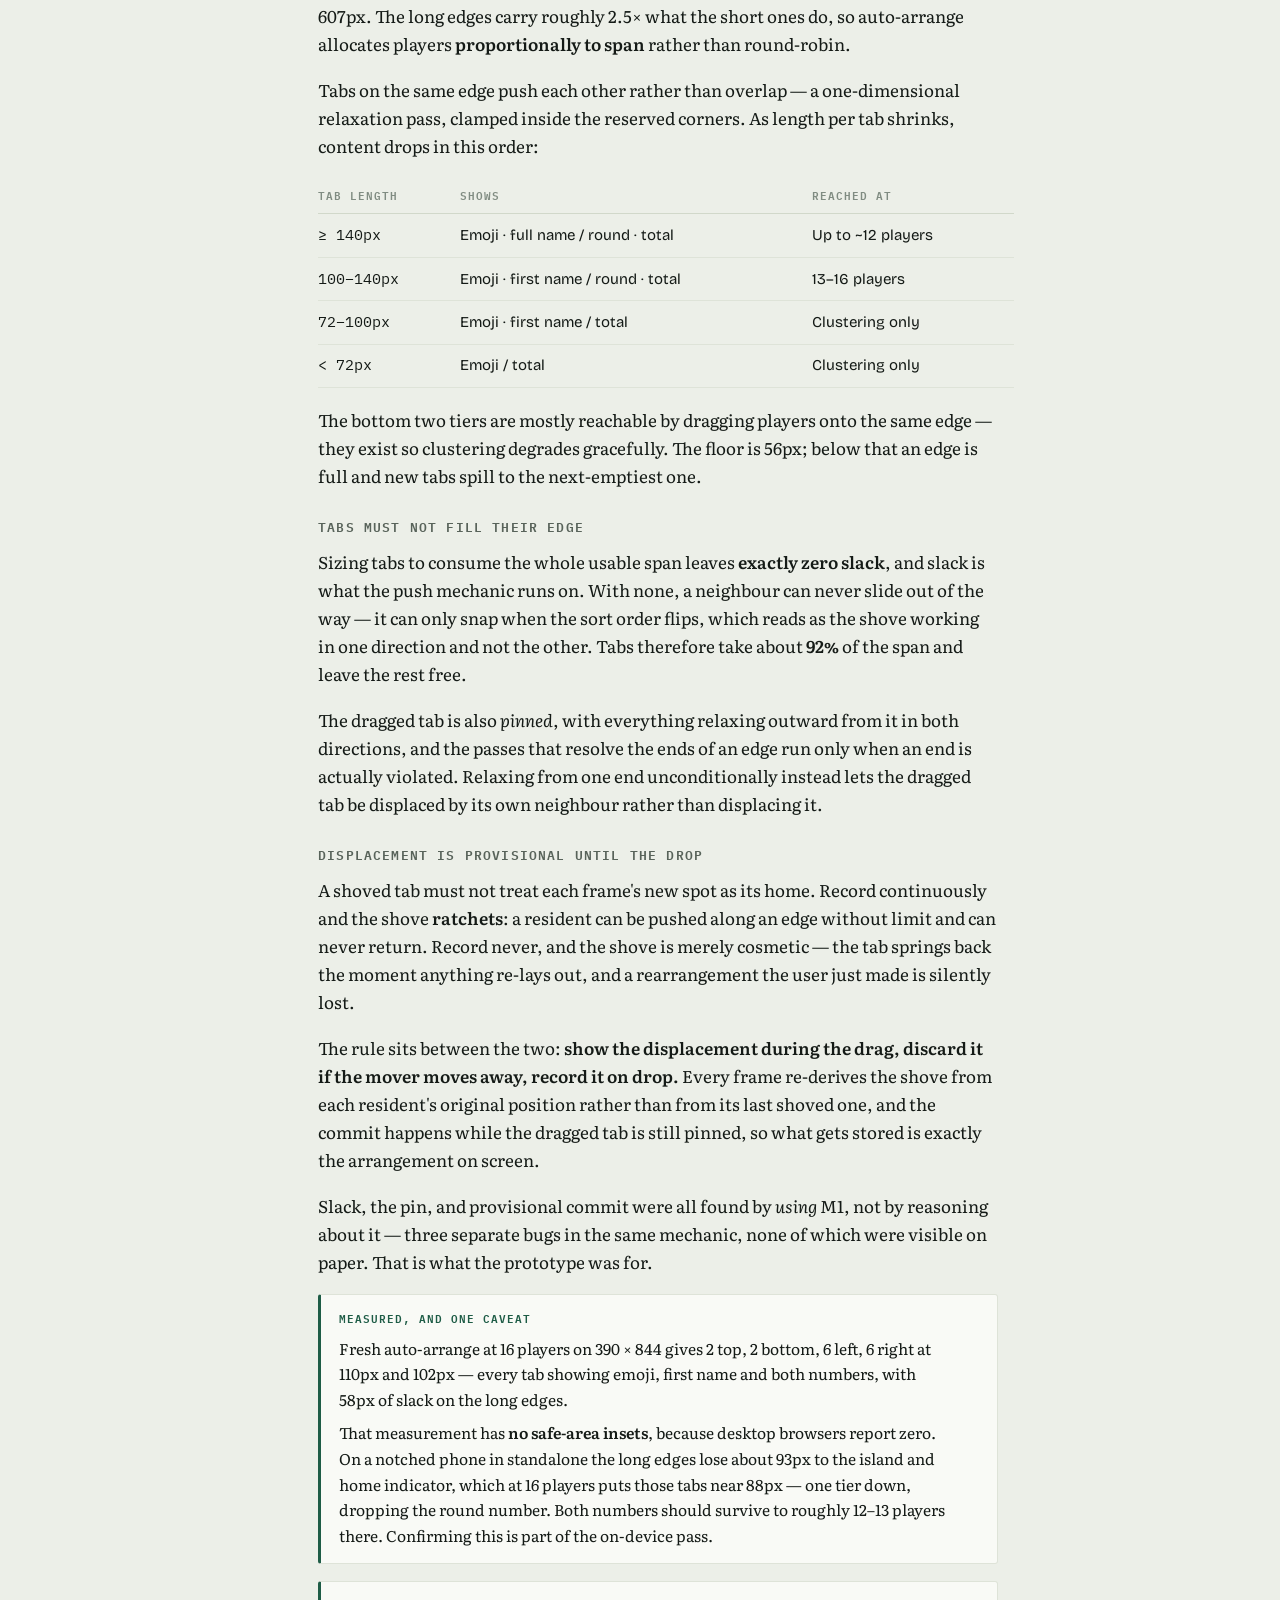
==== commit b463c7f7: "Flip a tab's ink to suit the colour its player picked (#11) White text was an assumption, and the na" ====
--- a/ref/PLAN.html
+++ b/ref/PLAN.html
@@ -645,6 +645,8 @@
     <h4>The palette was muted for a job something else now does</h4>
     <p>The colours were held back so the app would sit quietly on a table. The ambient dim does that job directly now &mdash; it desaturates on idle and wakes on touch &mdash; so the resting state can afford to be loud, and not every table finds the device distracting to begin with. The palette is sixteen full-saturation hues, each the <em>lightest</em> it can be while still clearing 4:1 against white, since a tab carries its owner&rsquo;s name in white and colour must never cost legibility. Hues are chosen by eye rather than by arithmetic: sixteen even steps round the wheel crowd the greens and starve the purples, because perceived hue is not linear in degrees.</p>
     <p>This does not disturb the bevel finding below. That one says a treatment must not <em>take</em> saturation away permanently; the ambient dim takes it back only while nobody is touching the app, and gives it back on contact.</p>
+    <p><strong>White text was an assumption, and the native picker broke it.</strong> Once a player can choose any colour at all, nothing on a tab can name a colour of its own: text, fills and highlights are all written against an ink that render flips to near-black on anything too light to carry white. WCAG relative luminance decides it. The textbook threshold is 0.179, where black and white draw level at 4.58:1, but applied literally it turns <em>every</em> default black &mdash; they sit just above that line by construction &mdash; and white on saturated colour reads better than the arithmetic admits. So white is preferred past the crossover and gives way at 3.5:1. Every colour that flips is therefore one where black was already the better of the two; no default flips; and the worst contrast reachable from any colour in the spectrum is 3.51:1.</p>
+    <p>The corollary caught a bug that predates any of this: <strong>a state marked by tinting a surface toward the ink erodes the contrast of its own label.</strong> Confirm was a 34% white wash on a coloured tab, which on the amber came to 2.37:1 &mdash; the most important button in the app and the least readable thing in it. Selected and primary states are now filled nearly solid in the ink and labelled in the opposite colour, which reads as pressed far more clearly than a wash and takes that figure to 18.4:1.</p>
 
     <h4>Emoji entry is character entry</h4>
     <p>The field accepts any character, which was the intent, but it gives no help choosing an emoji and no indication that an emoji is what it wants. <strong>There is no way to force the emoji keyboard</strong> — no <code>inputmode</code> value for it, and no equivalent on iOS or Android. Any answer has to be a picker we draw ourselves.</p>
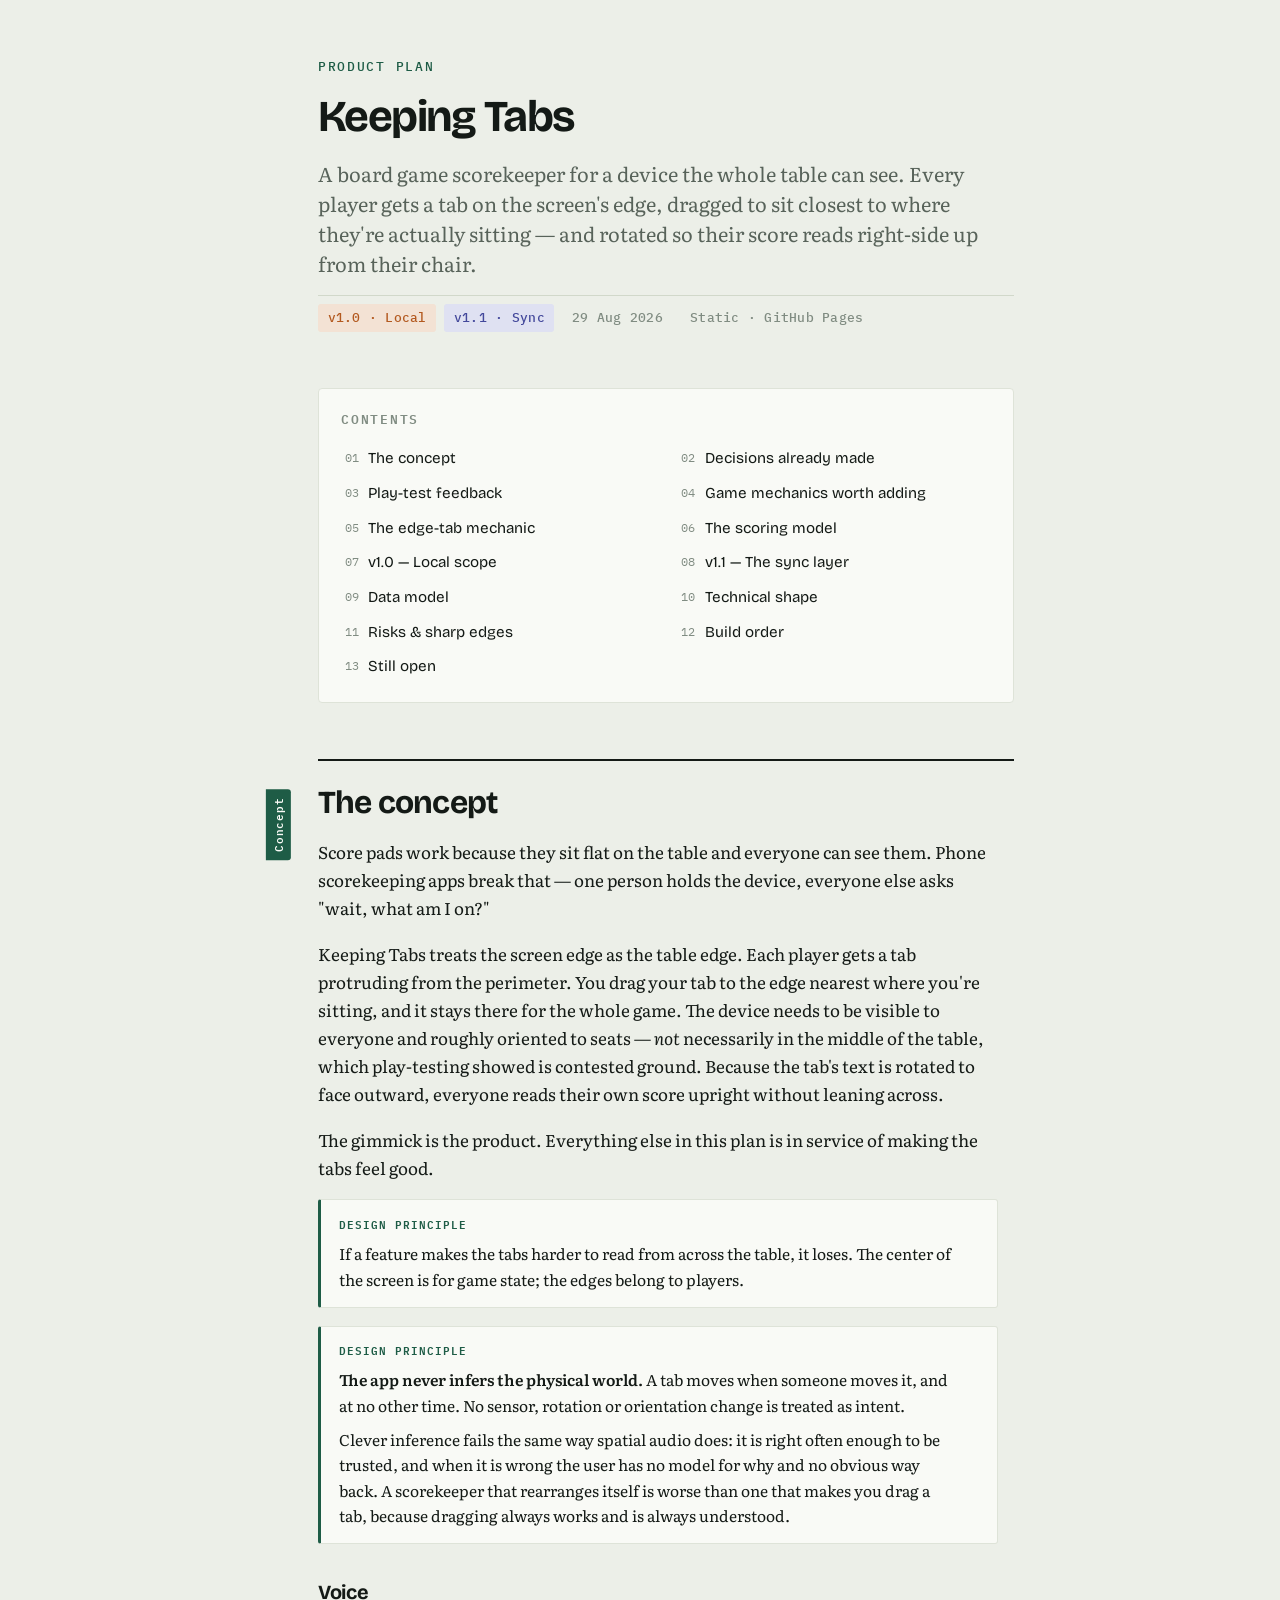
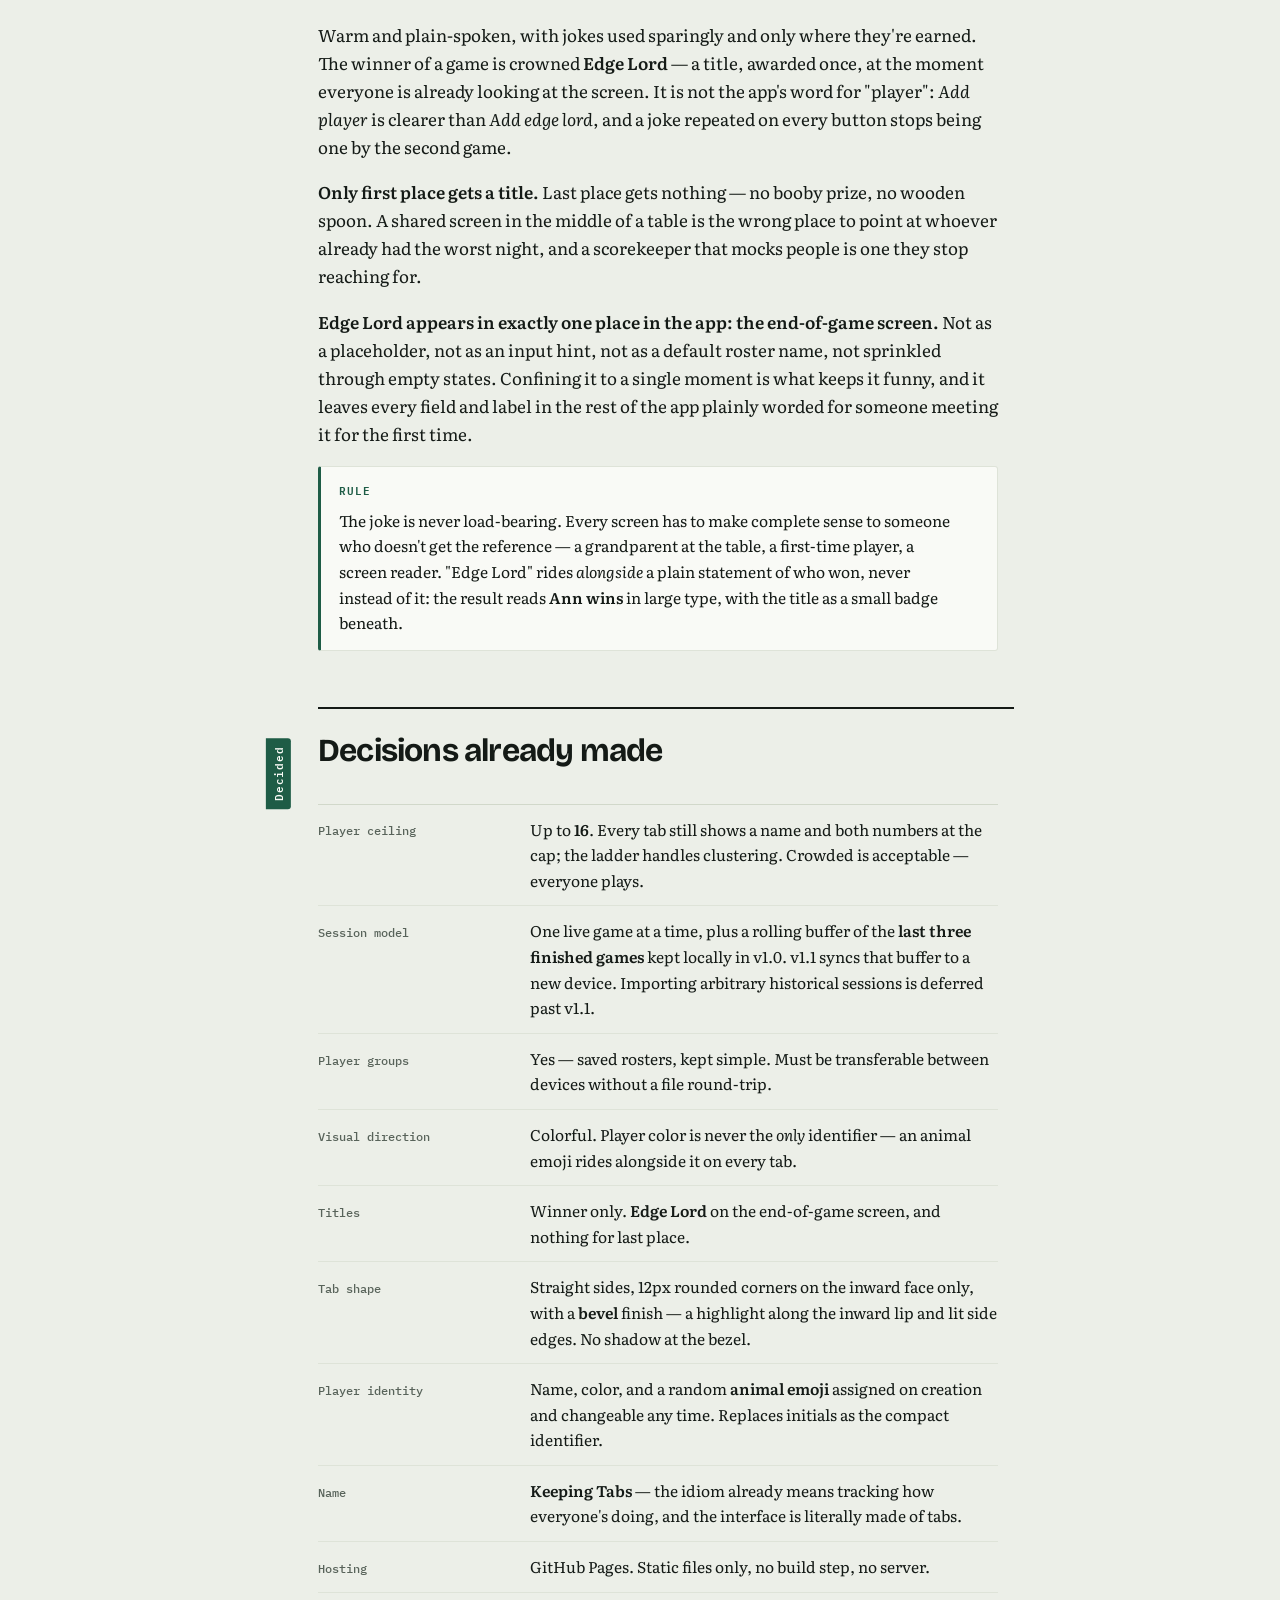
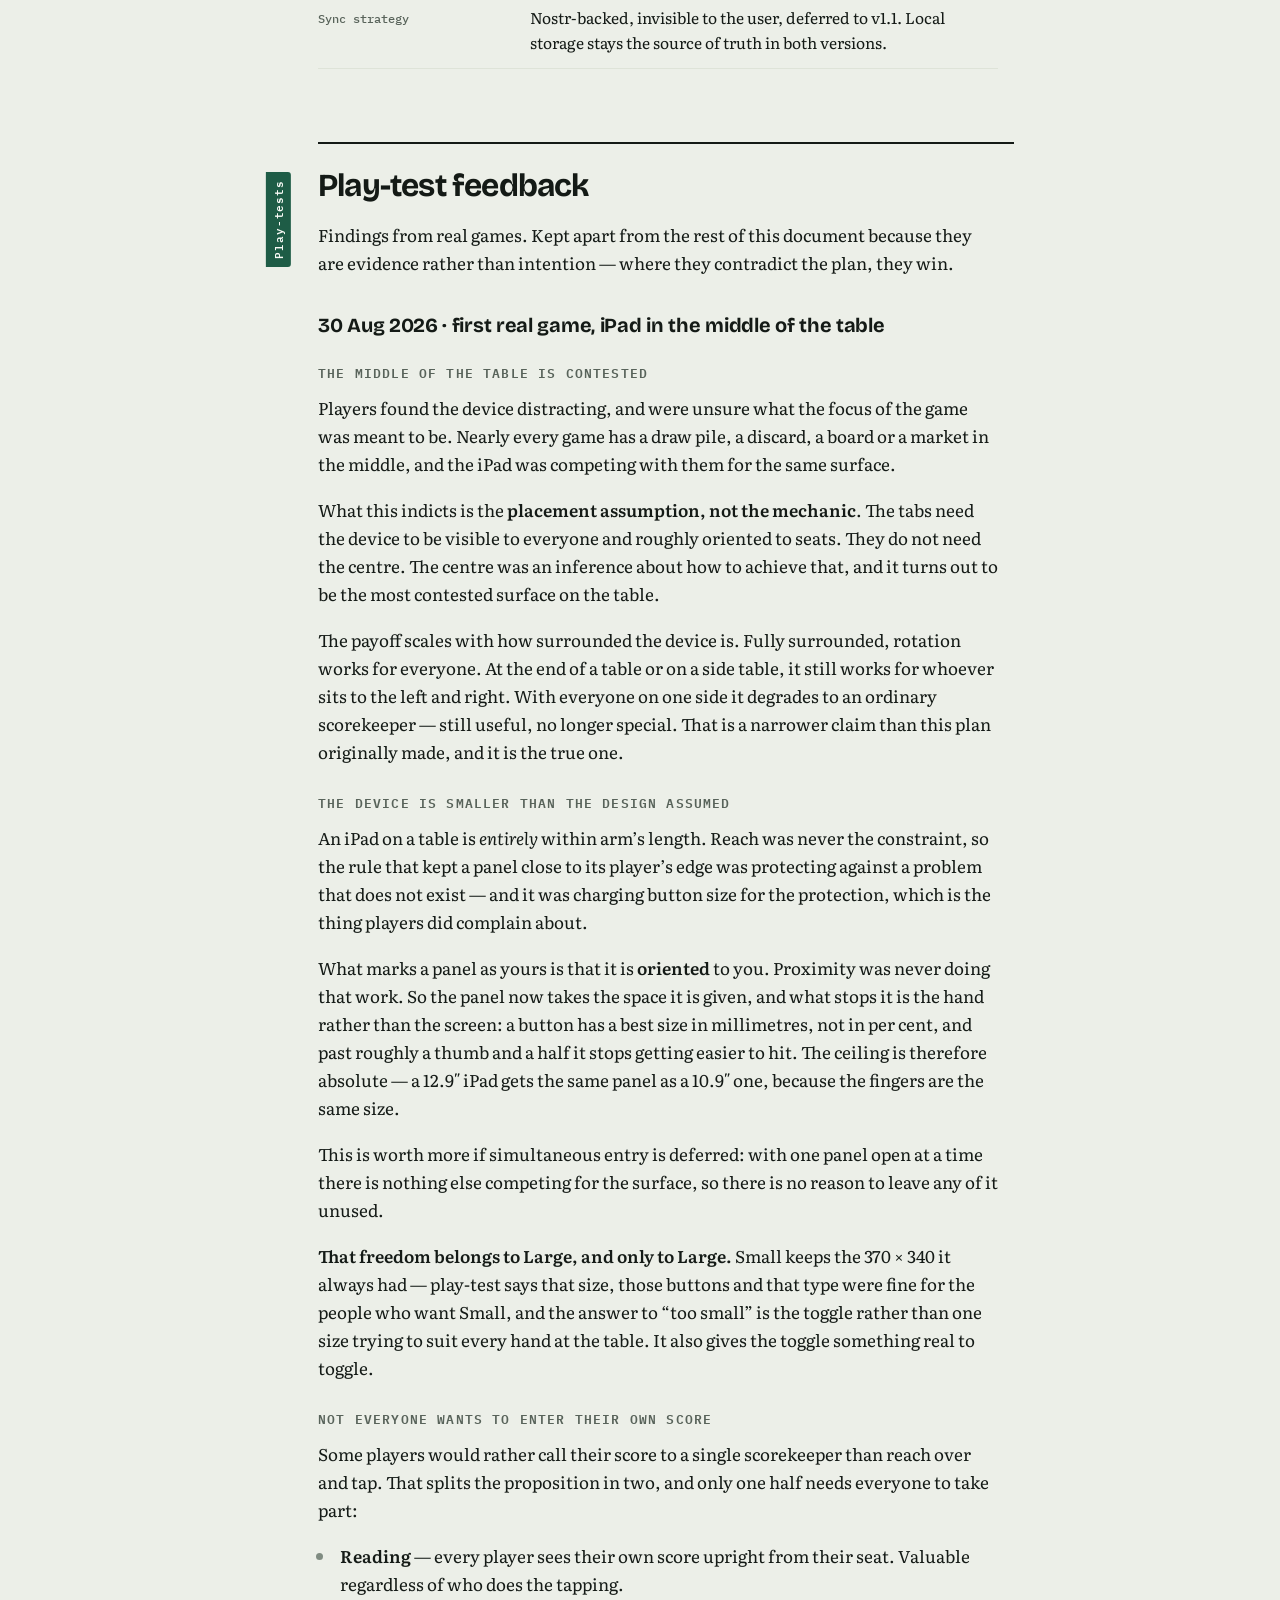
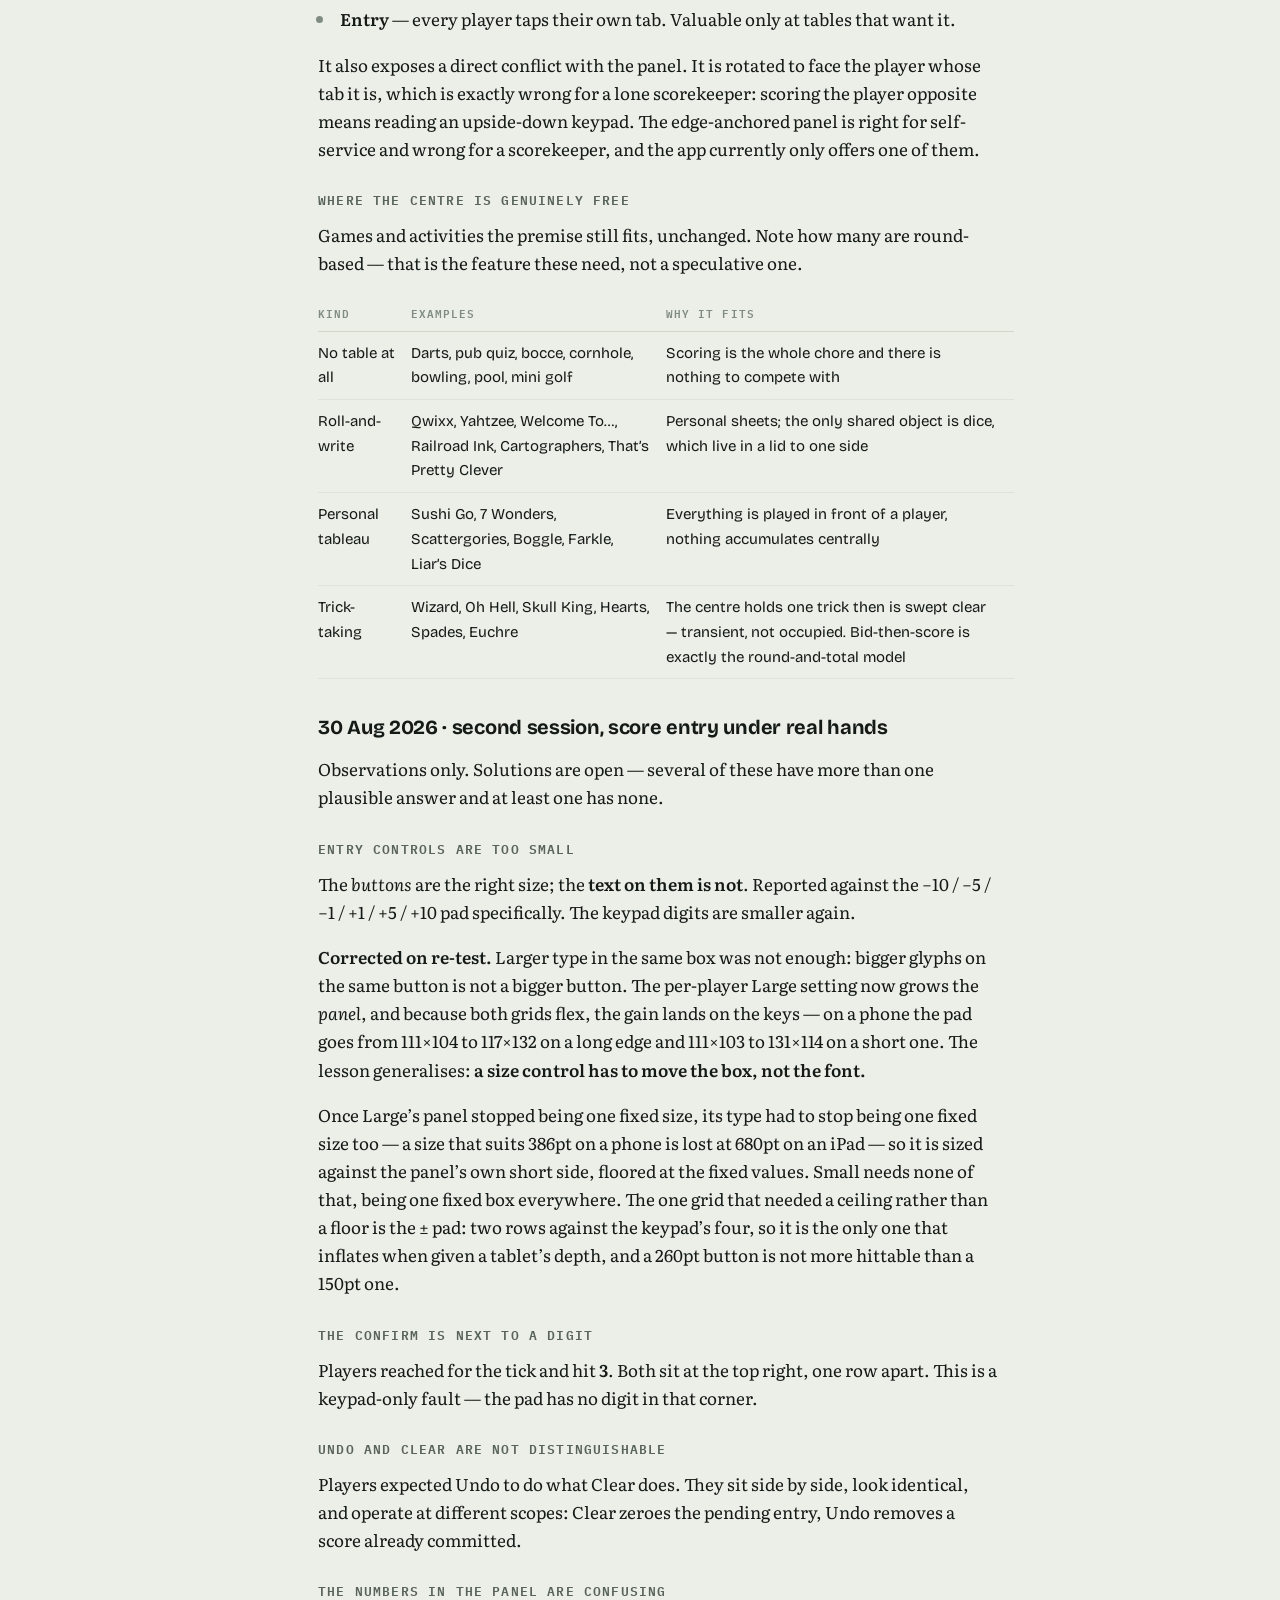
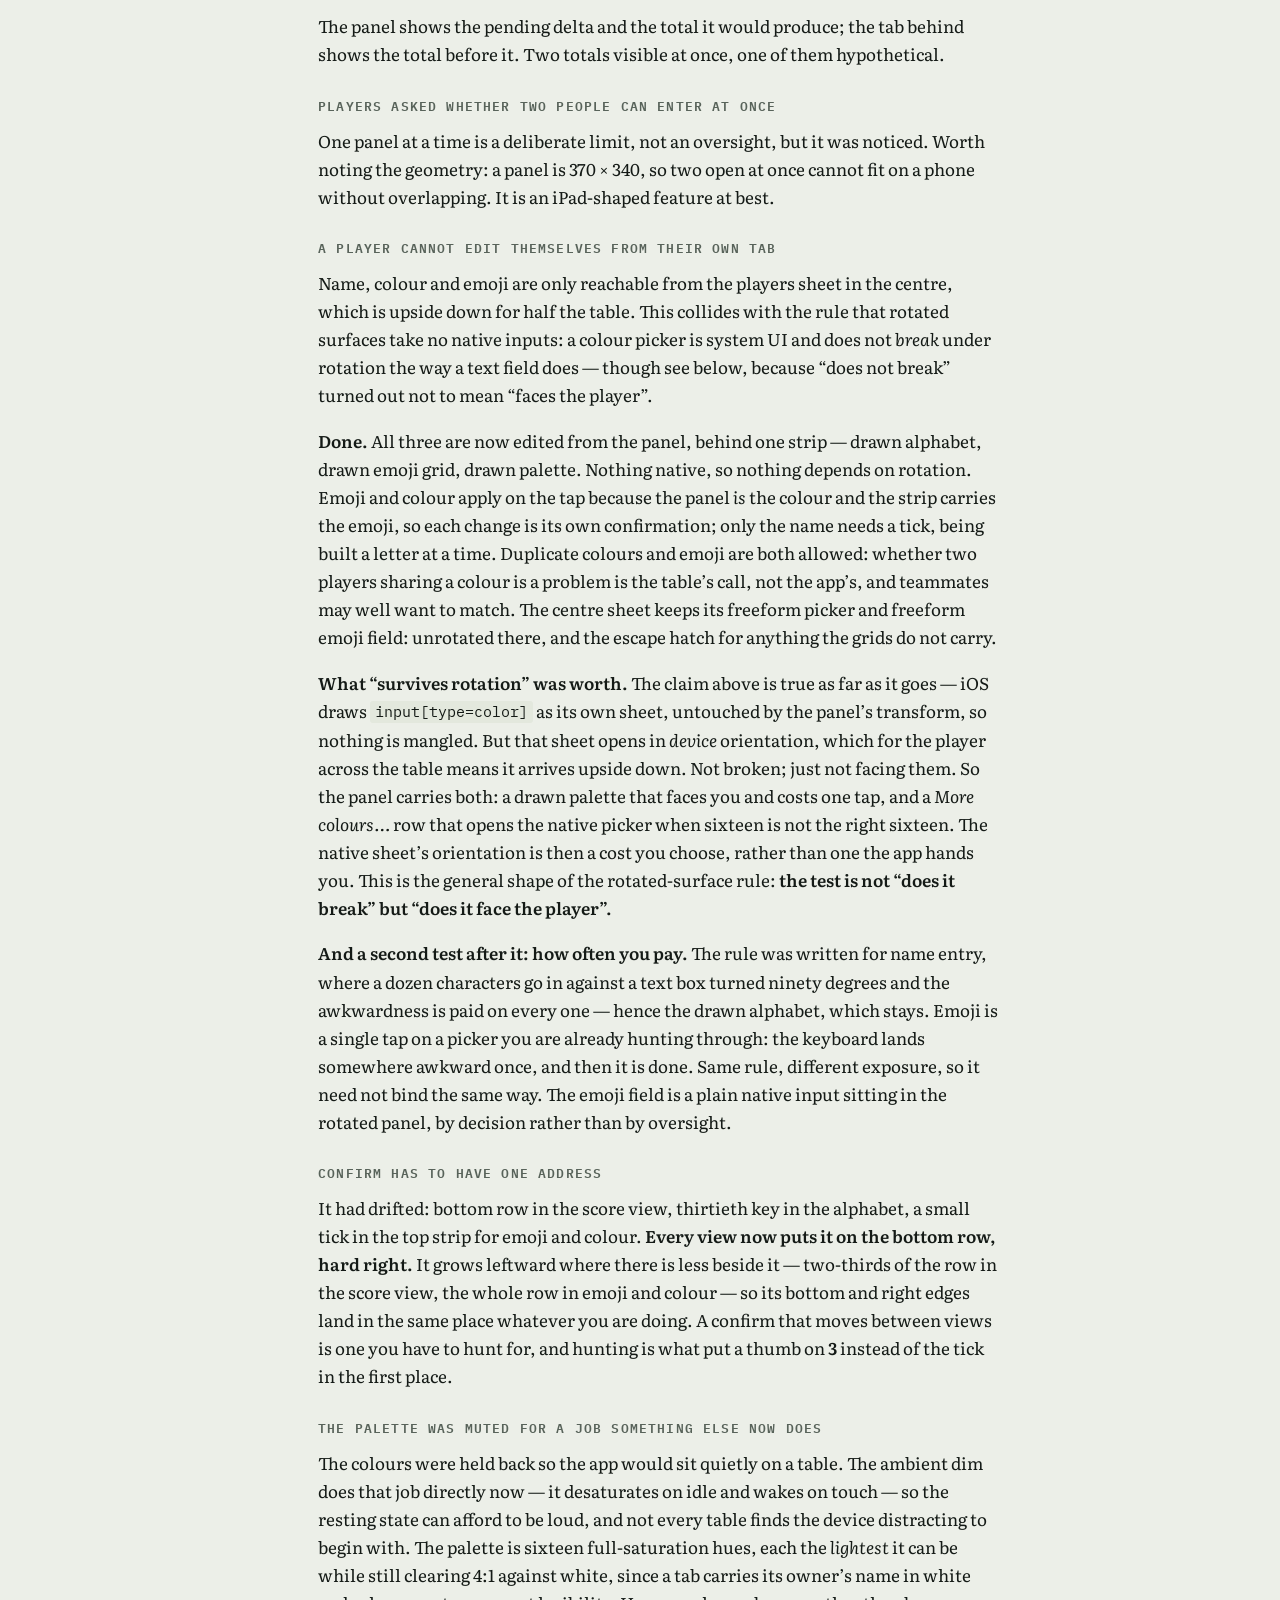
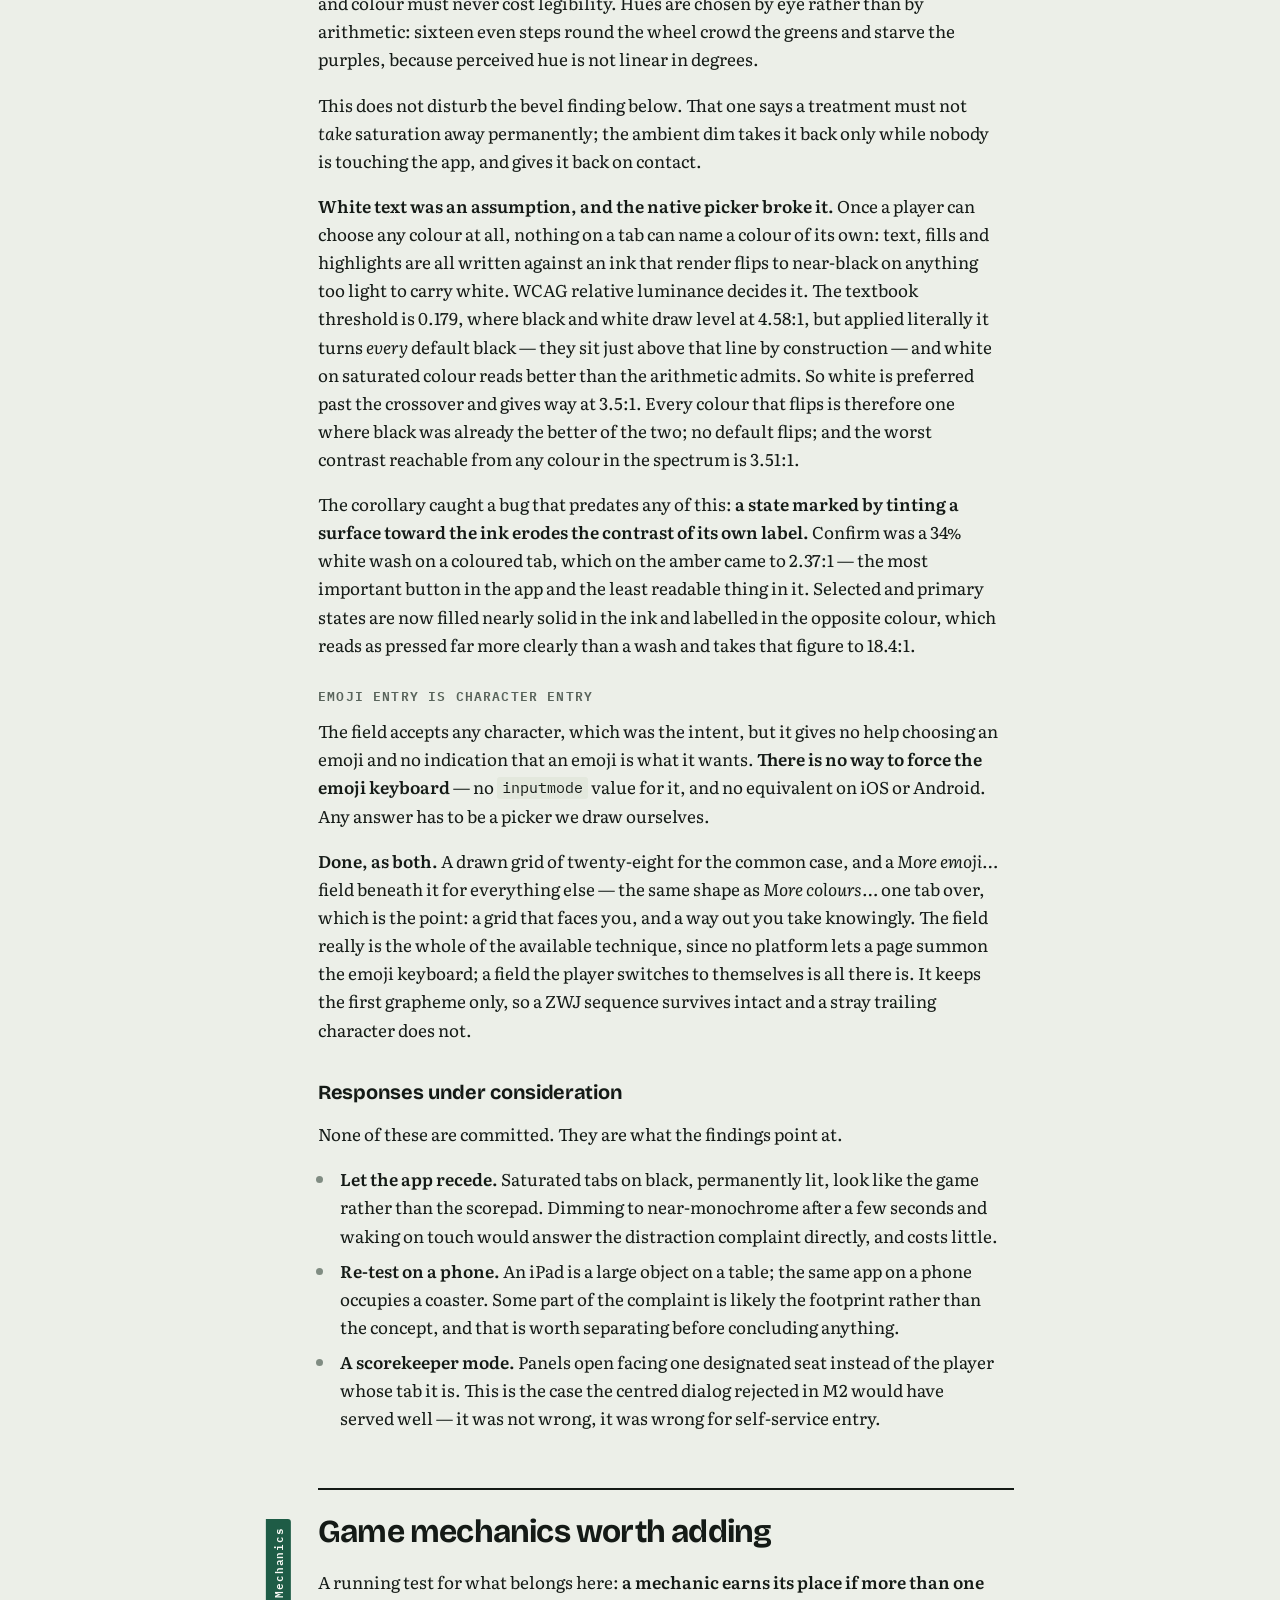
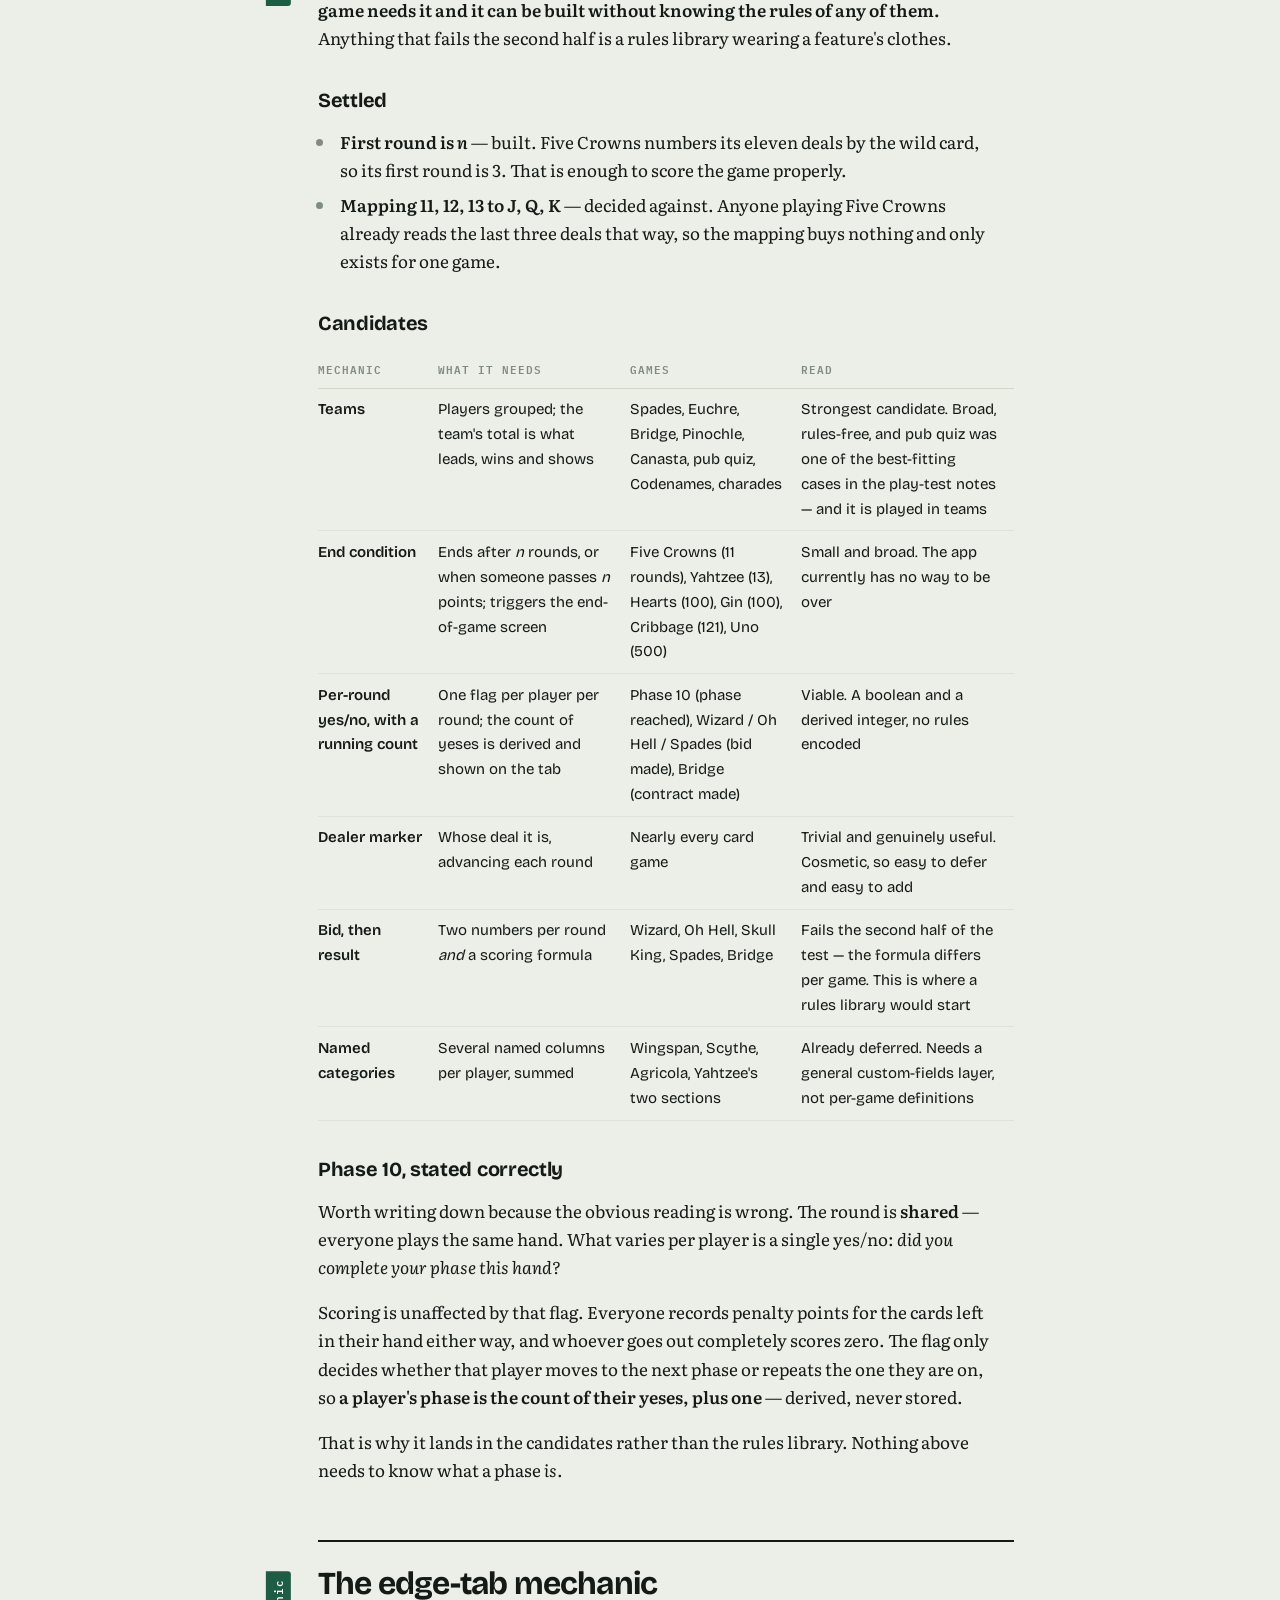
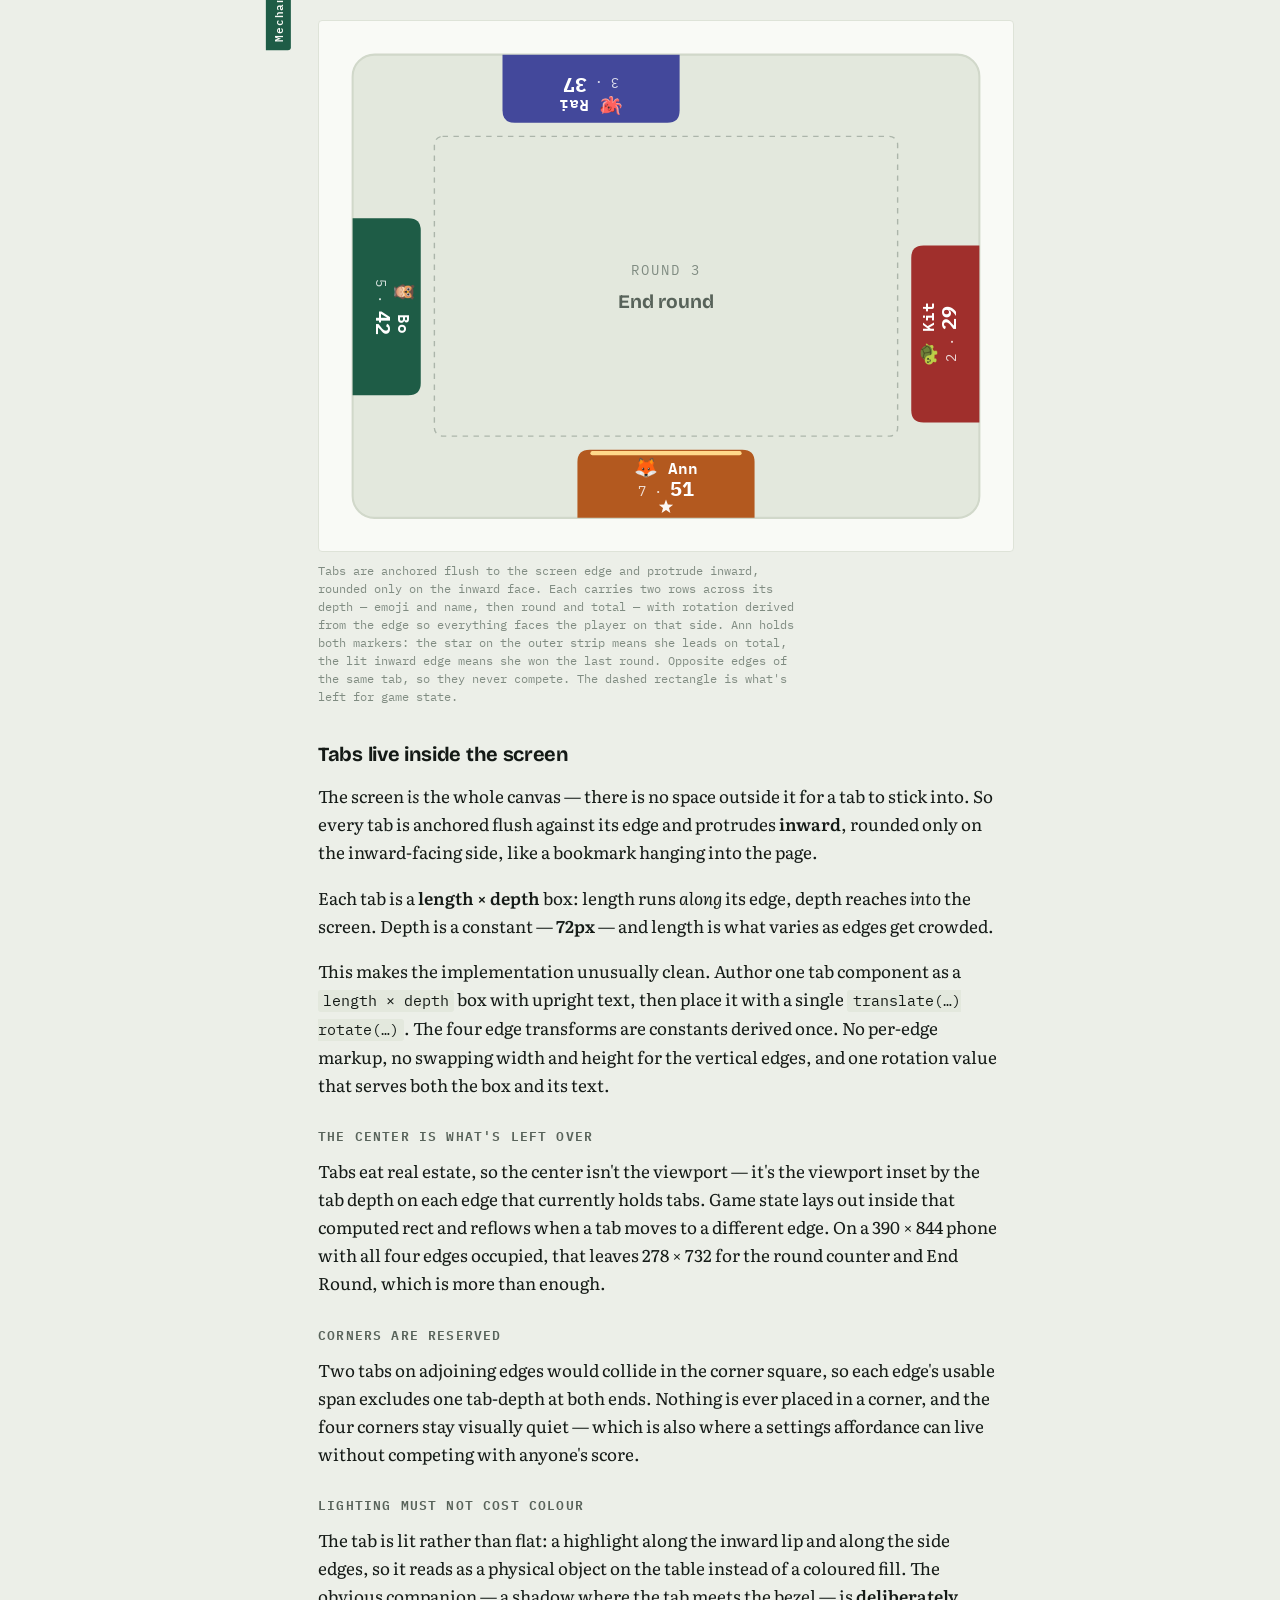
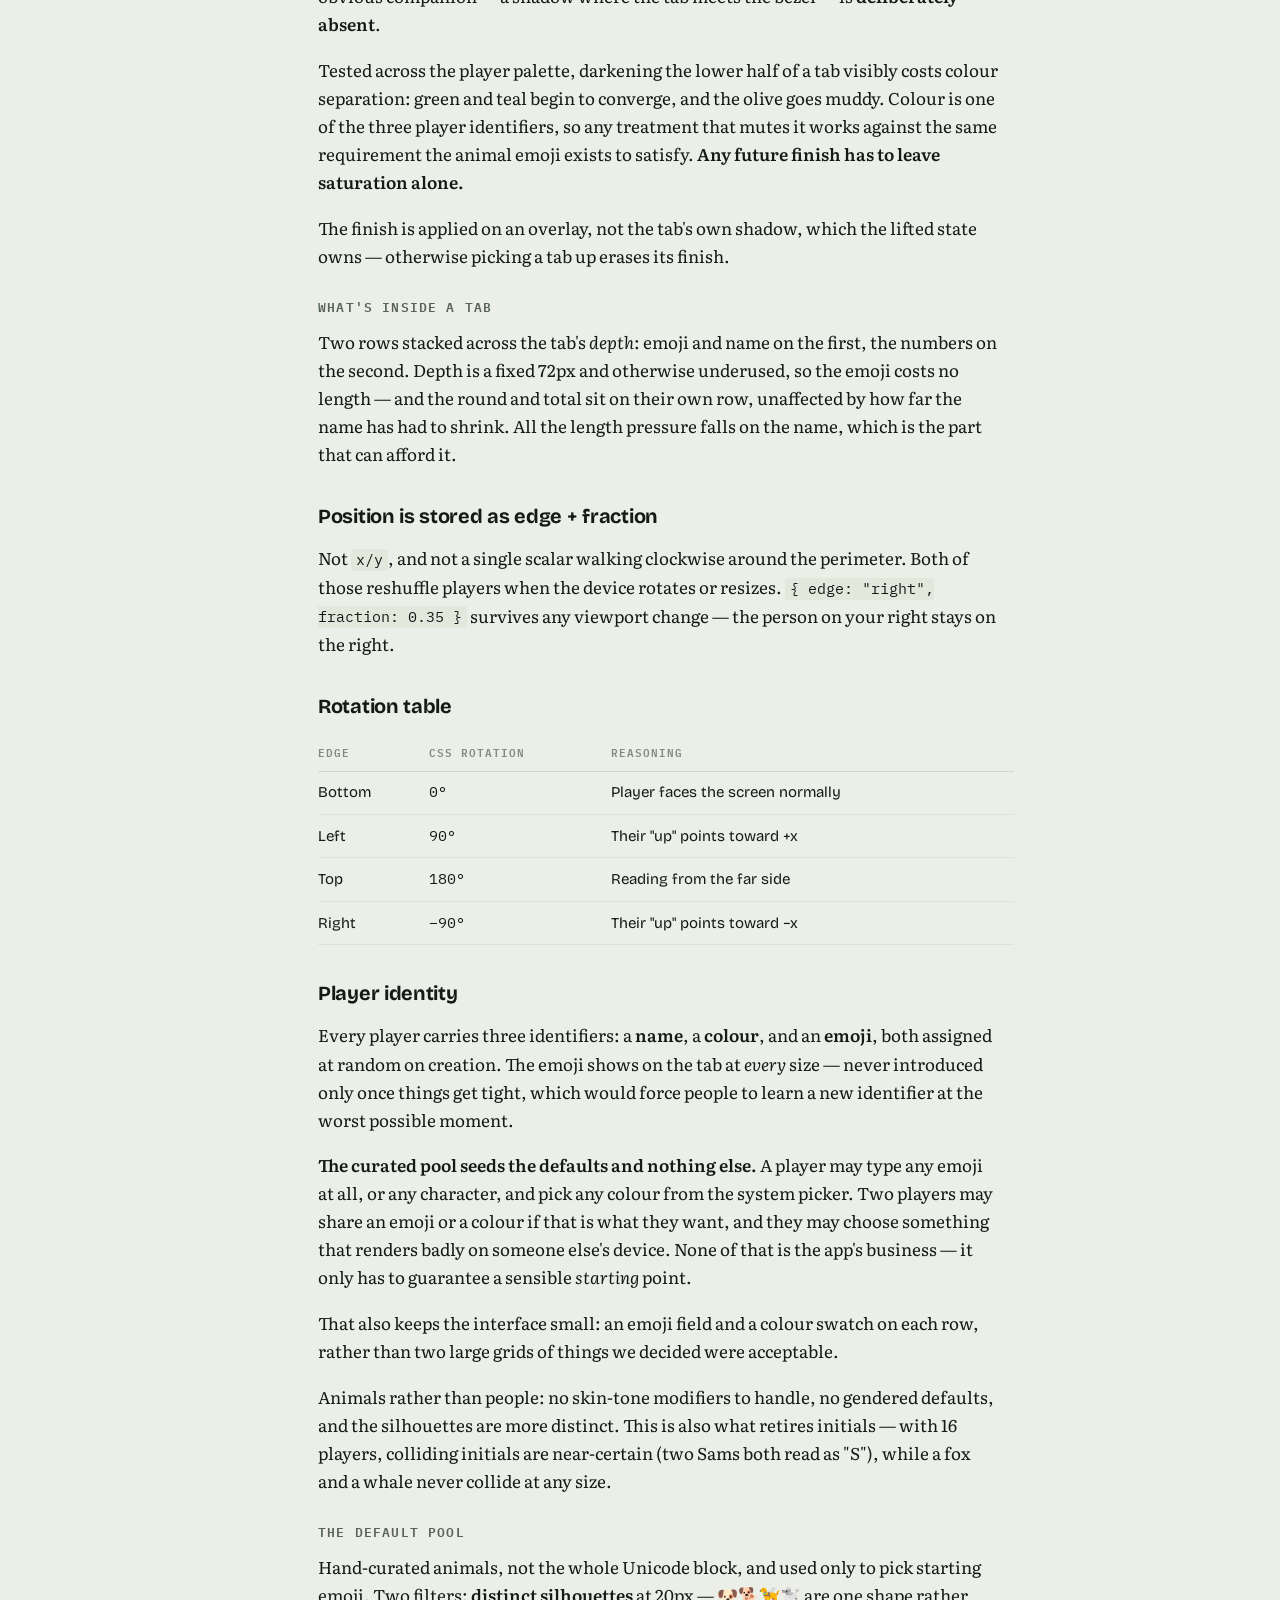
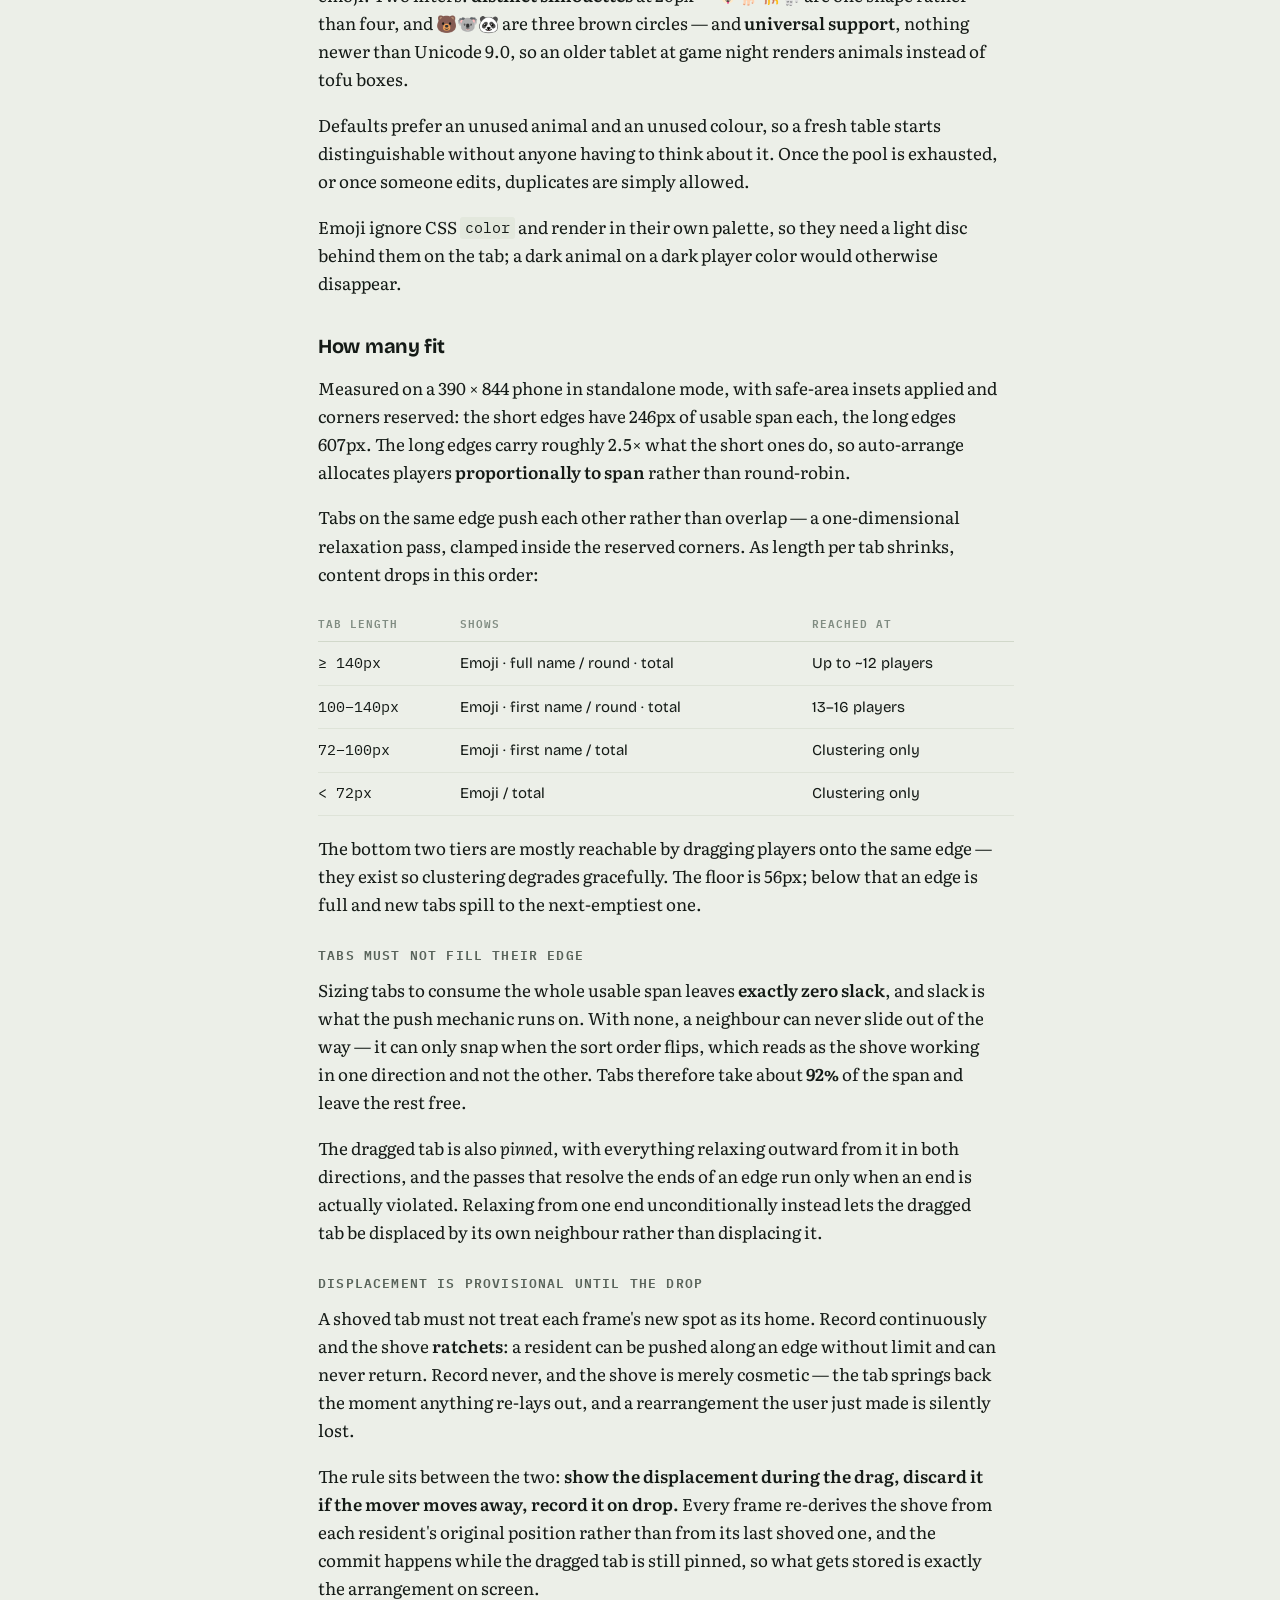
==== commit a464d809: "Record the emoji field in the plan (#11) The rotated-surface rule gains a second test alongside "doe" ====
--- a/ref/PLAN.html
+++ b/ref/PLAN.html
@@ -638,6 +638,7 @@
     <p>Name, colour and emoji are only reachable from the players sheet in the centre, which is upside down for half the table. This collides with the rule that rotated surfaces take no native inputs: a colour picker is system UI and does not <em>break</em> under rotation the way a text field does &mdash; though see below, because &ldquo;does not break&rdquo; turned out not to mean &ldquo;faces the player&rdquo;.</p>
     <p><strong>Done.</strong> All three are now edited from the panel, behind one strip &mdash; drawn alphabet, drawn emoji grid, drawn palette. Nothing native, so nothing depends on rotation. Emoji and colour apply on the tap because the panel <em>is</em> the colour and the strip carries the emoji, so each change is its own confirmation; only the name needs a tick, being built a letter at a time. Duplicate colours and emoji are both allowed: whether two players sharing a colour is a problem is the table&rsquo;s call, not the app&rsquo;s, and teammates may well want to match. The centre sheet keeps its freeform picker and freeform emoji field: unrotated there, and the escape hatch for anything the grids do not carry.</p>
     <p><strong>What &ldquo;survives rotation&rdquo; was worth.</strong> The claim above is true as far as it goes &mdash; iOS draws <code>input[type=color]</code> as its own sheet, untouched by the panel&rsquo;s transform, so nothing is mangled. But that sheet opens in <em>device</em> orientation, which for the player across the table means it arrives upside down. Not broken; just not facing them. So the panel carries both: a drawn palette that faces you and costs one tap, and a <em>More colours&hellip;</em> row that opens the native picker when sixteen is not the right sixteen. The native sheet&rsquo;s orientation is then a cost you choose, rather than one the app hands you. This is the general shape of the rotated-surface rule: <strong>the test is not &ldquo;does it break&rdquo; but &ldquo;does it face the player&rdquo;.</strong></p>
+    <p><strong>And a second test after it: how often you pay.</strong> The rule was written for name entry, where a dozen characters go in against a text box turned ninety degrees and the awkwardness is paid on every one &mdash; hence the drawn alphabet, which stays. Emoji is a single tap on a picker you are already hunting through: the keyboard lands somewhere awkward once, and then it is done. Same rule, different exposure, so it need not bind the same way. The emoji field is a plain native input sitting in the rotated panel, by decision rather than by oversight.</p>
 
     <h4>Confirm has to have one address</h4>
     <p>It had drifted: bottom row in the score view, thirtieth key in the alphabet, a small tick in the top strip for emoji and colour. <strong>Every view now puts it on the bottom row, hard right.</strong> It grows leftward where there is less beside it &mdash; two-thirds of the row in the score view, the whole row in emoji and colour &mdash; so its bottom and right edges land in the same place whatever you are doing. A confirm that moves between views is one you have to hunt for, and hunting is what put a thumb on <strong>3</strong> instead of the tick in the first place.</p>
@@ -650,6 +651,7 @@
 
     <h4>Emoji entry is character entry</h4>
     <p>The field accepts any character, which was the intent, but it gives no help choosing an emoji and no indication that an emoji is what it wants. <strong>There is no way to force the emoji keyboard</strong> — no <code>inputmode</code> value for it, and no equivalent on iOS or Android. Any answer has to be a picker we draw ourselves.</p>
+    <p><strong>Done, as both.</strong> A drawn grid of twenty-eight for the common case, and a <em>More emoji&hellip;</em> field beneath it for everything else &mdash; the same shape as <em>More colours&hellip;</em> one tab over, which is the point: a grid that faces you, and a way out you take knowingly. The field really is the whole of the available technique, since no platform lets a page summon the emoji keyboard; a field the player switches to themselves is all there is. It keeps the first grapheme only, so a ZWJ sequence survives intact and a stray trailing character does not.</p>
 
     <h3>Responses under consideration</h3>
     <p>None of these are committed. They are what the findings point at.</p>
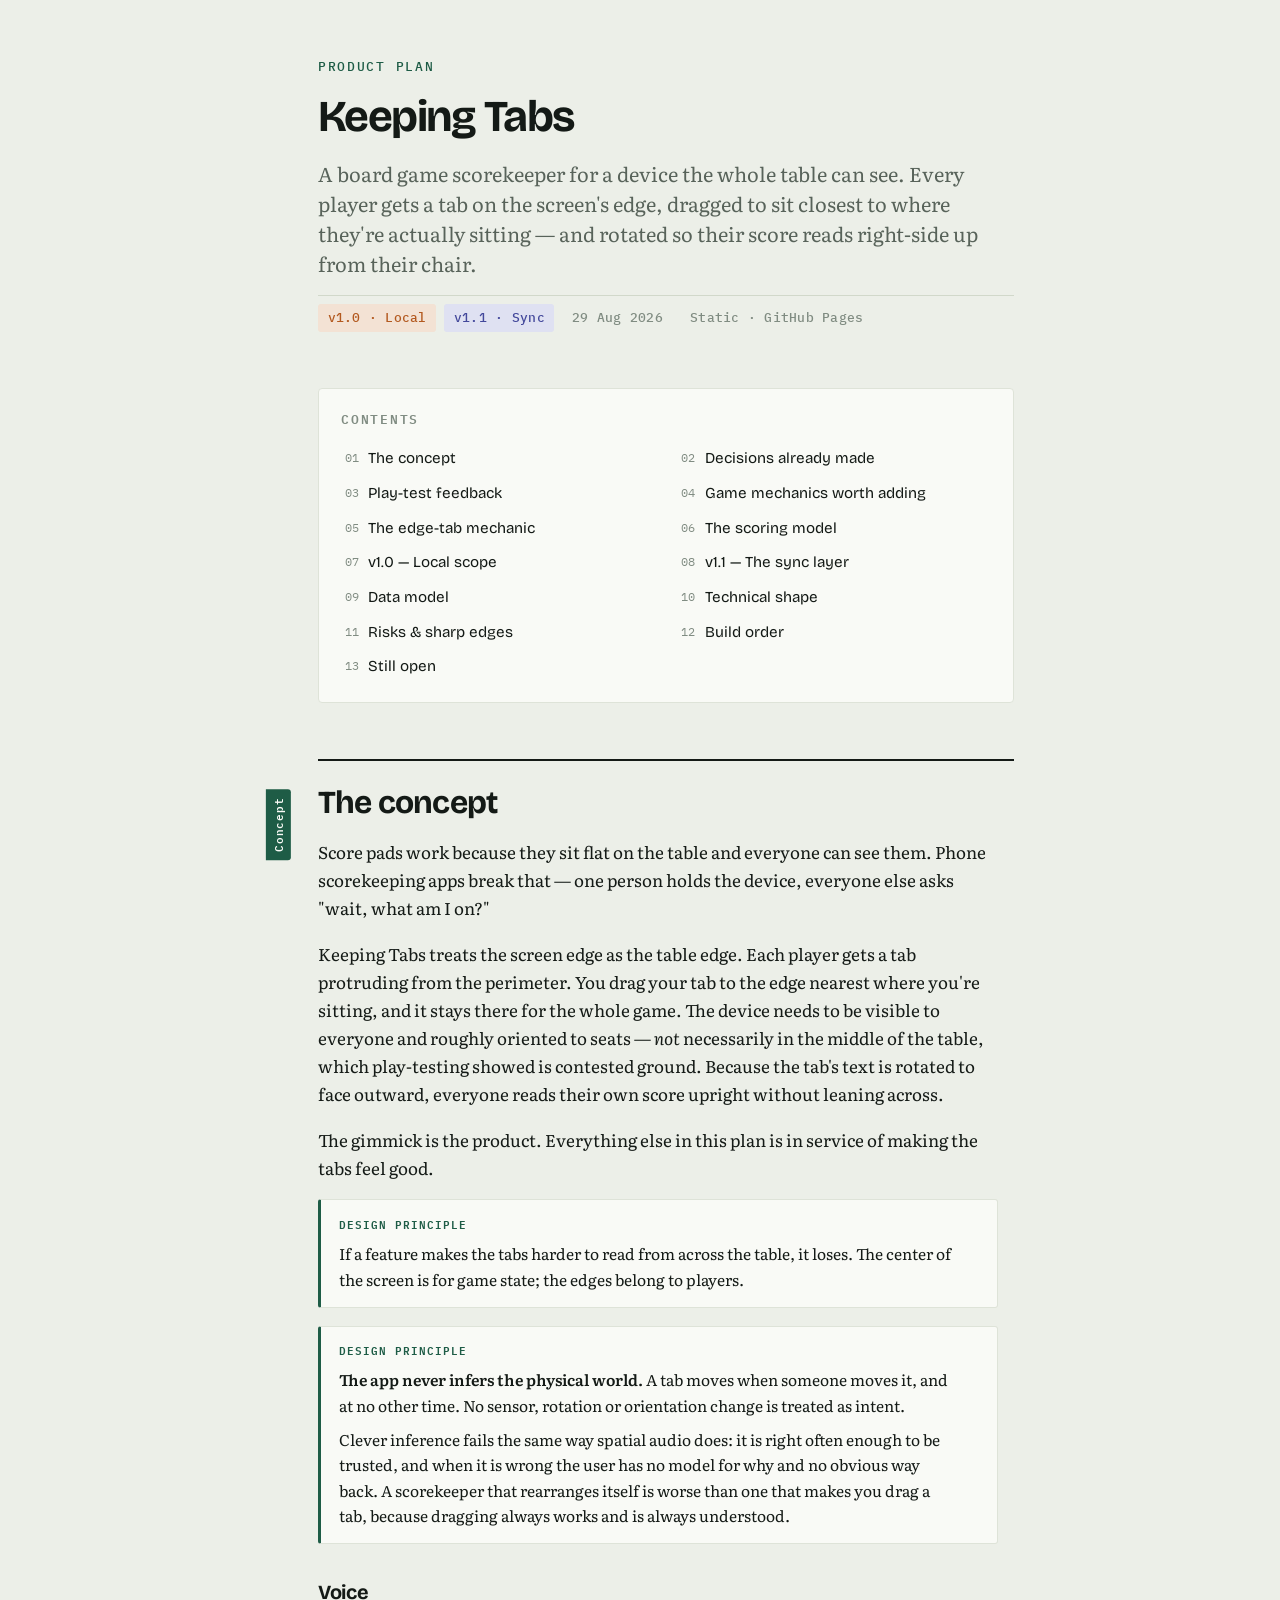
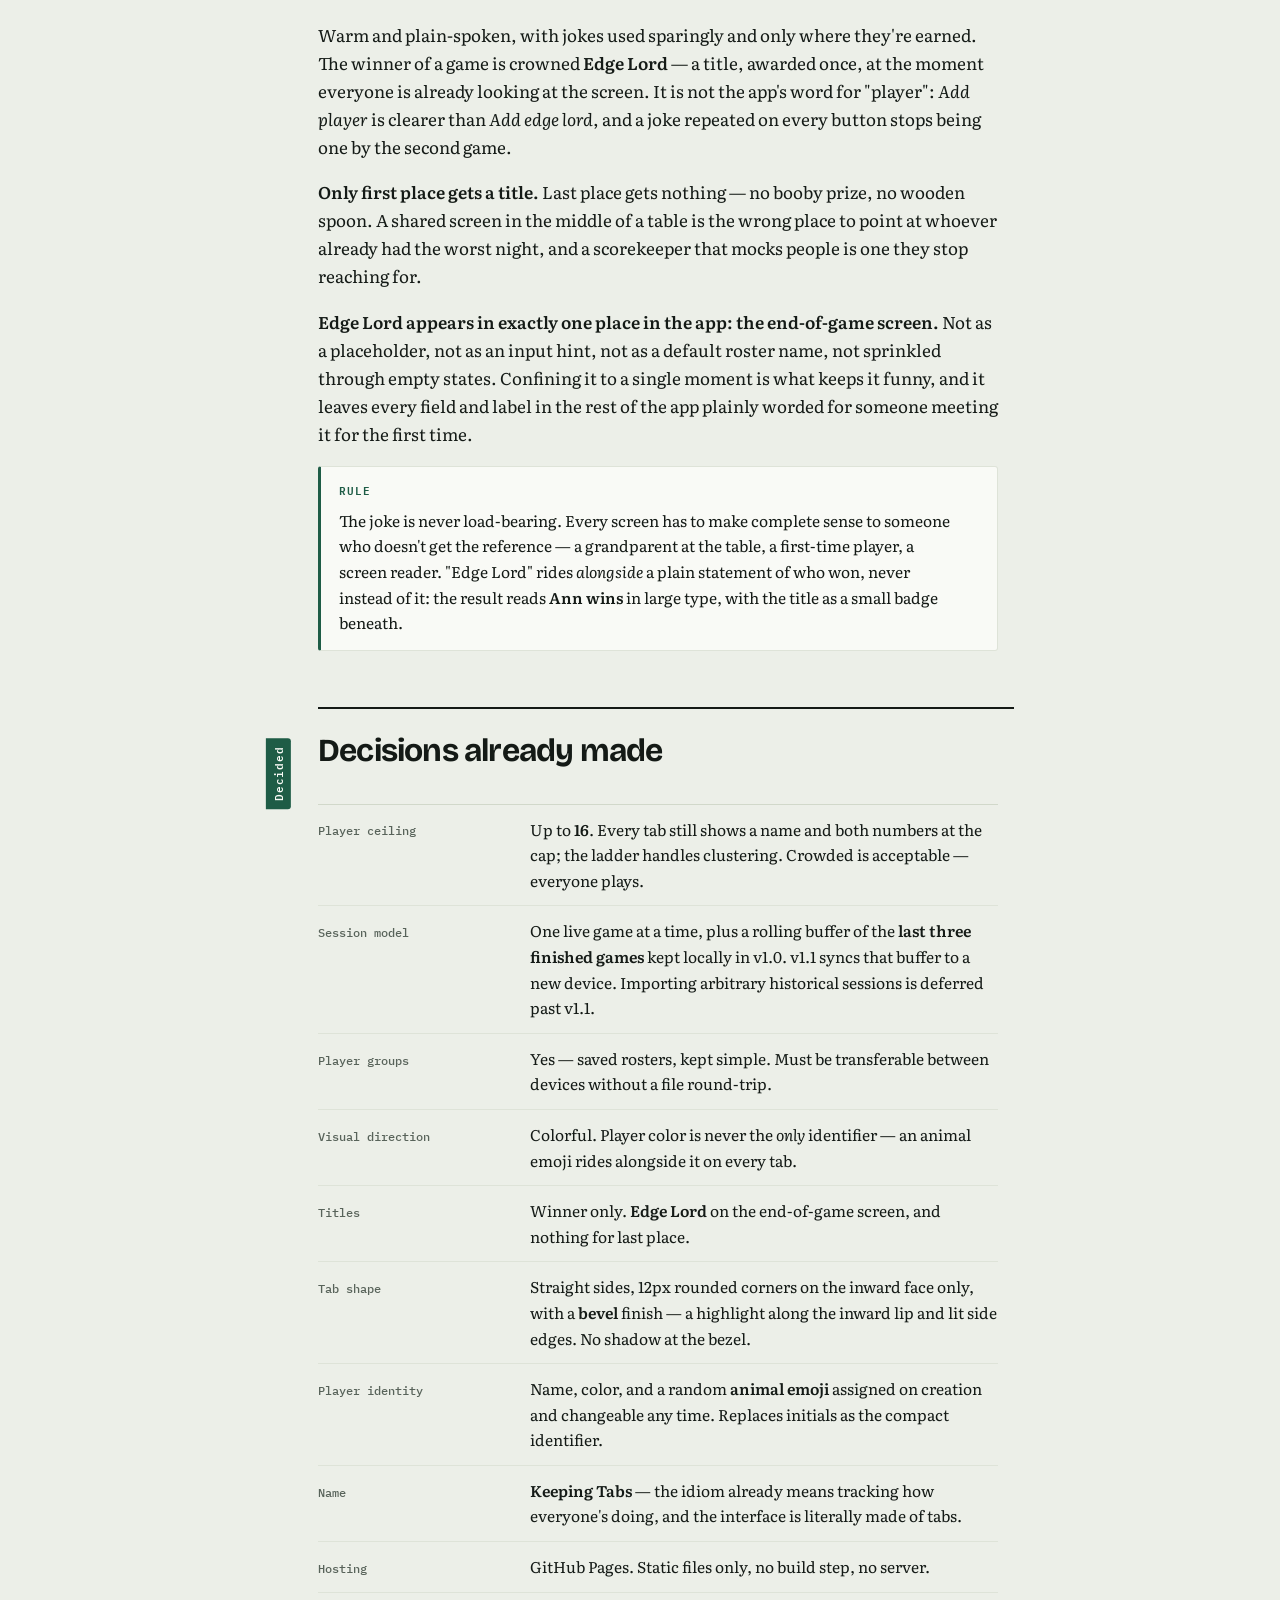
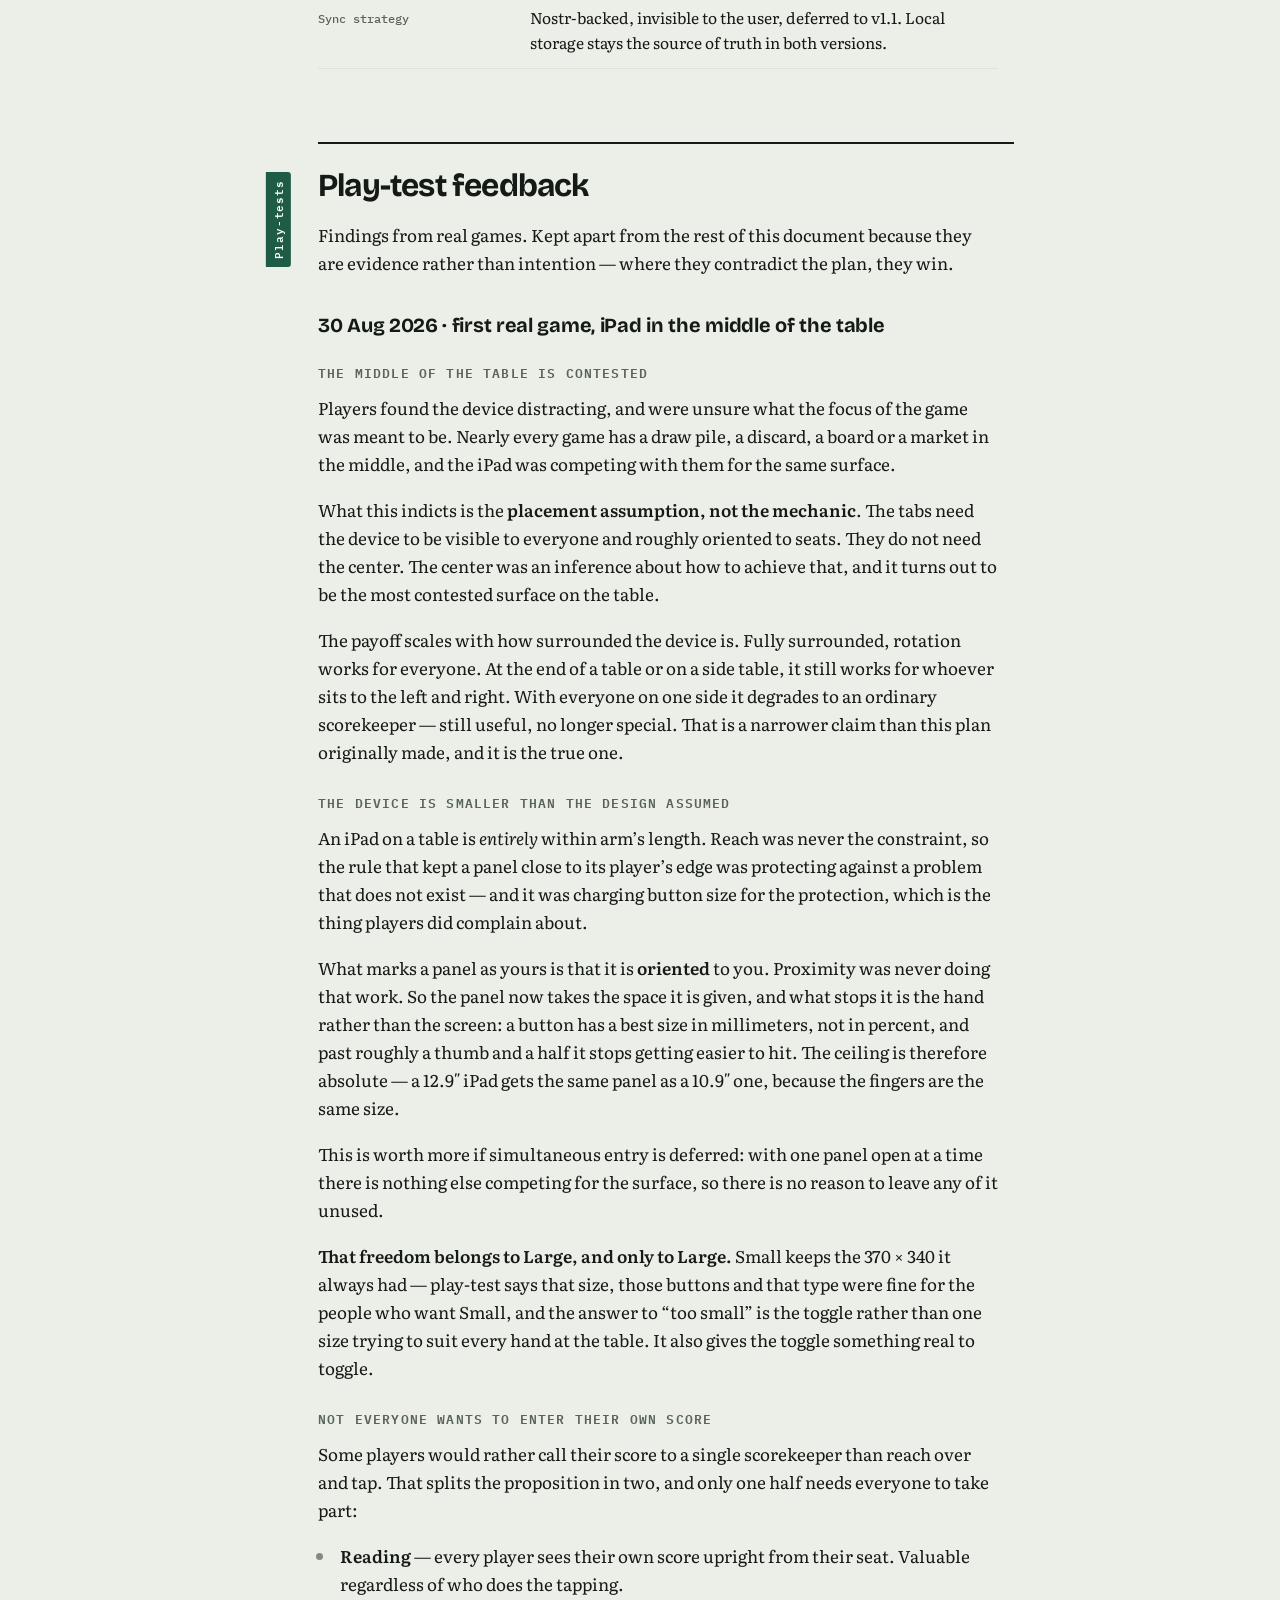
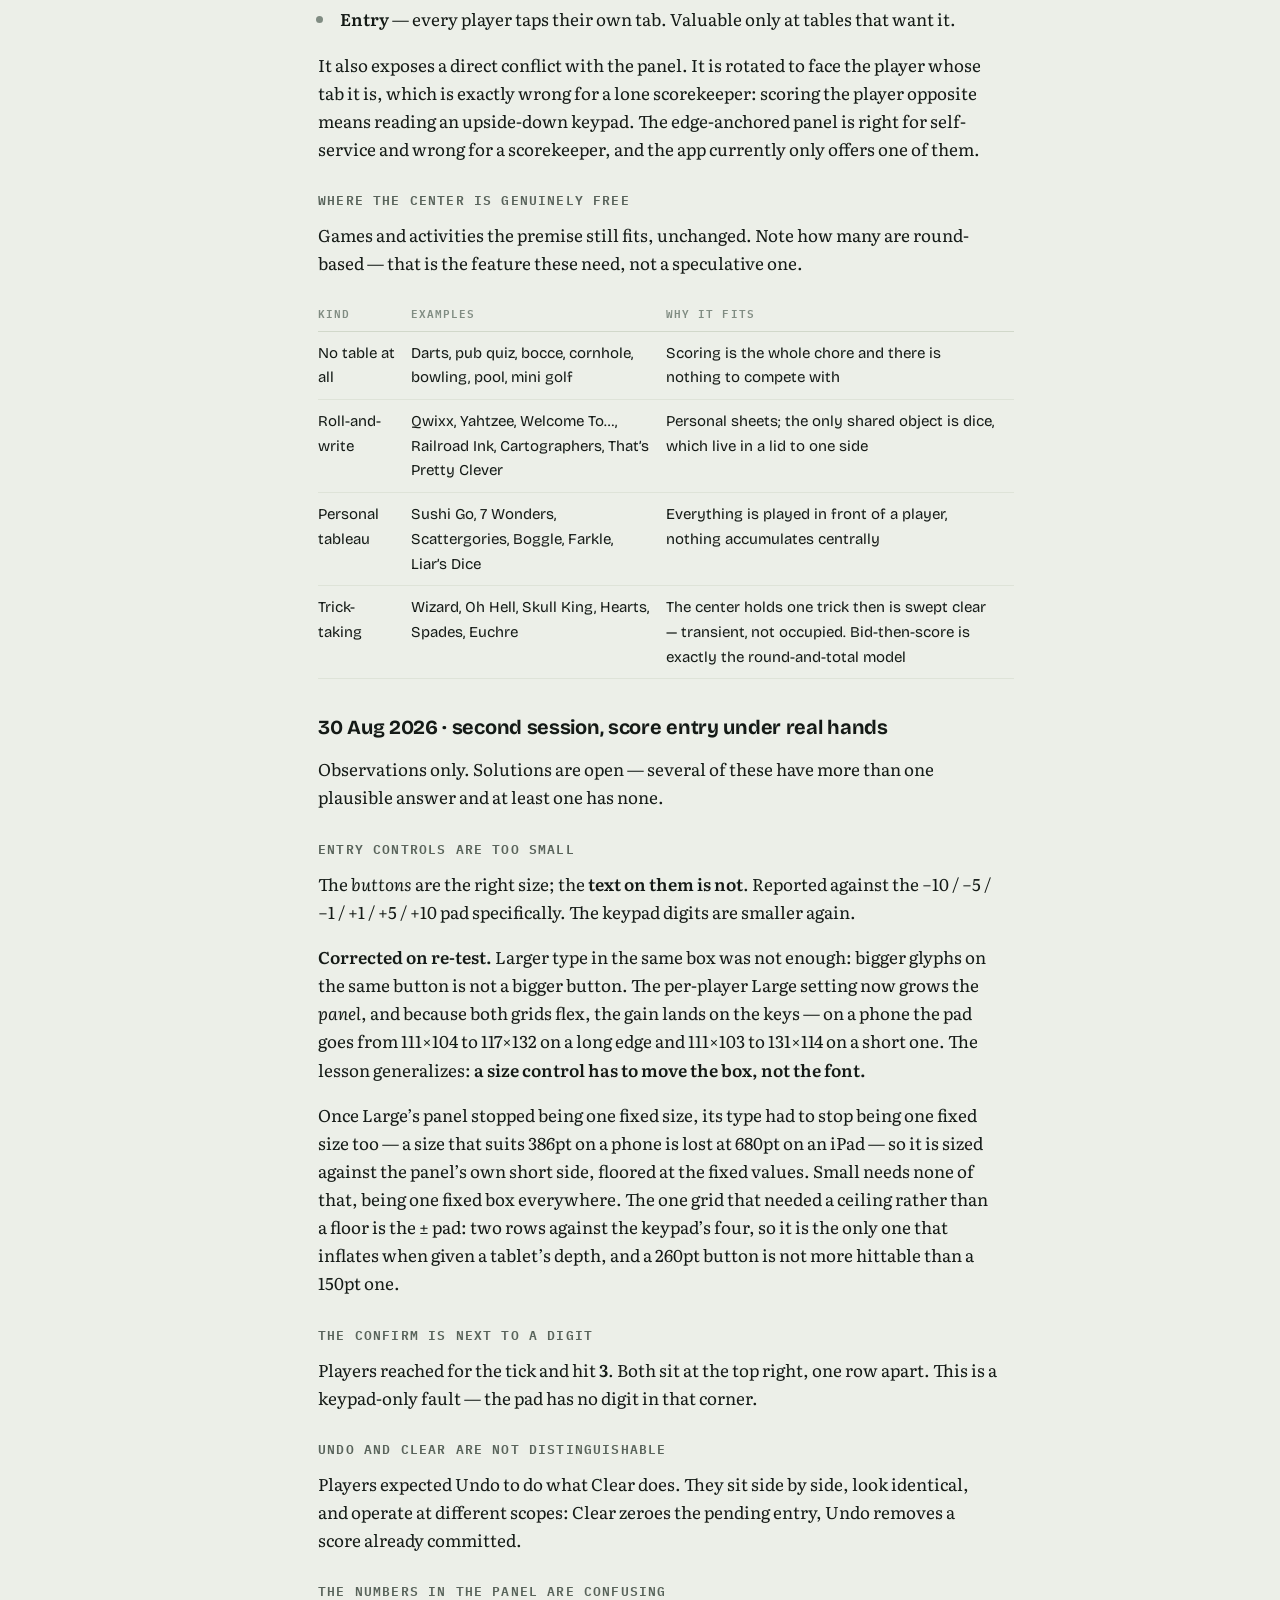
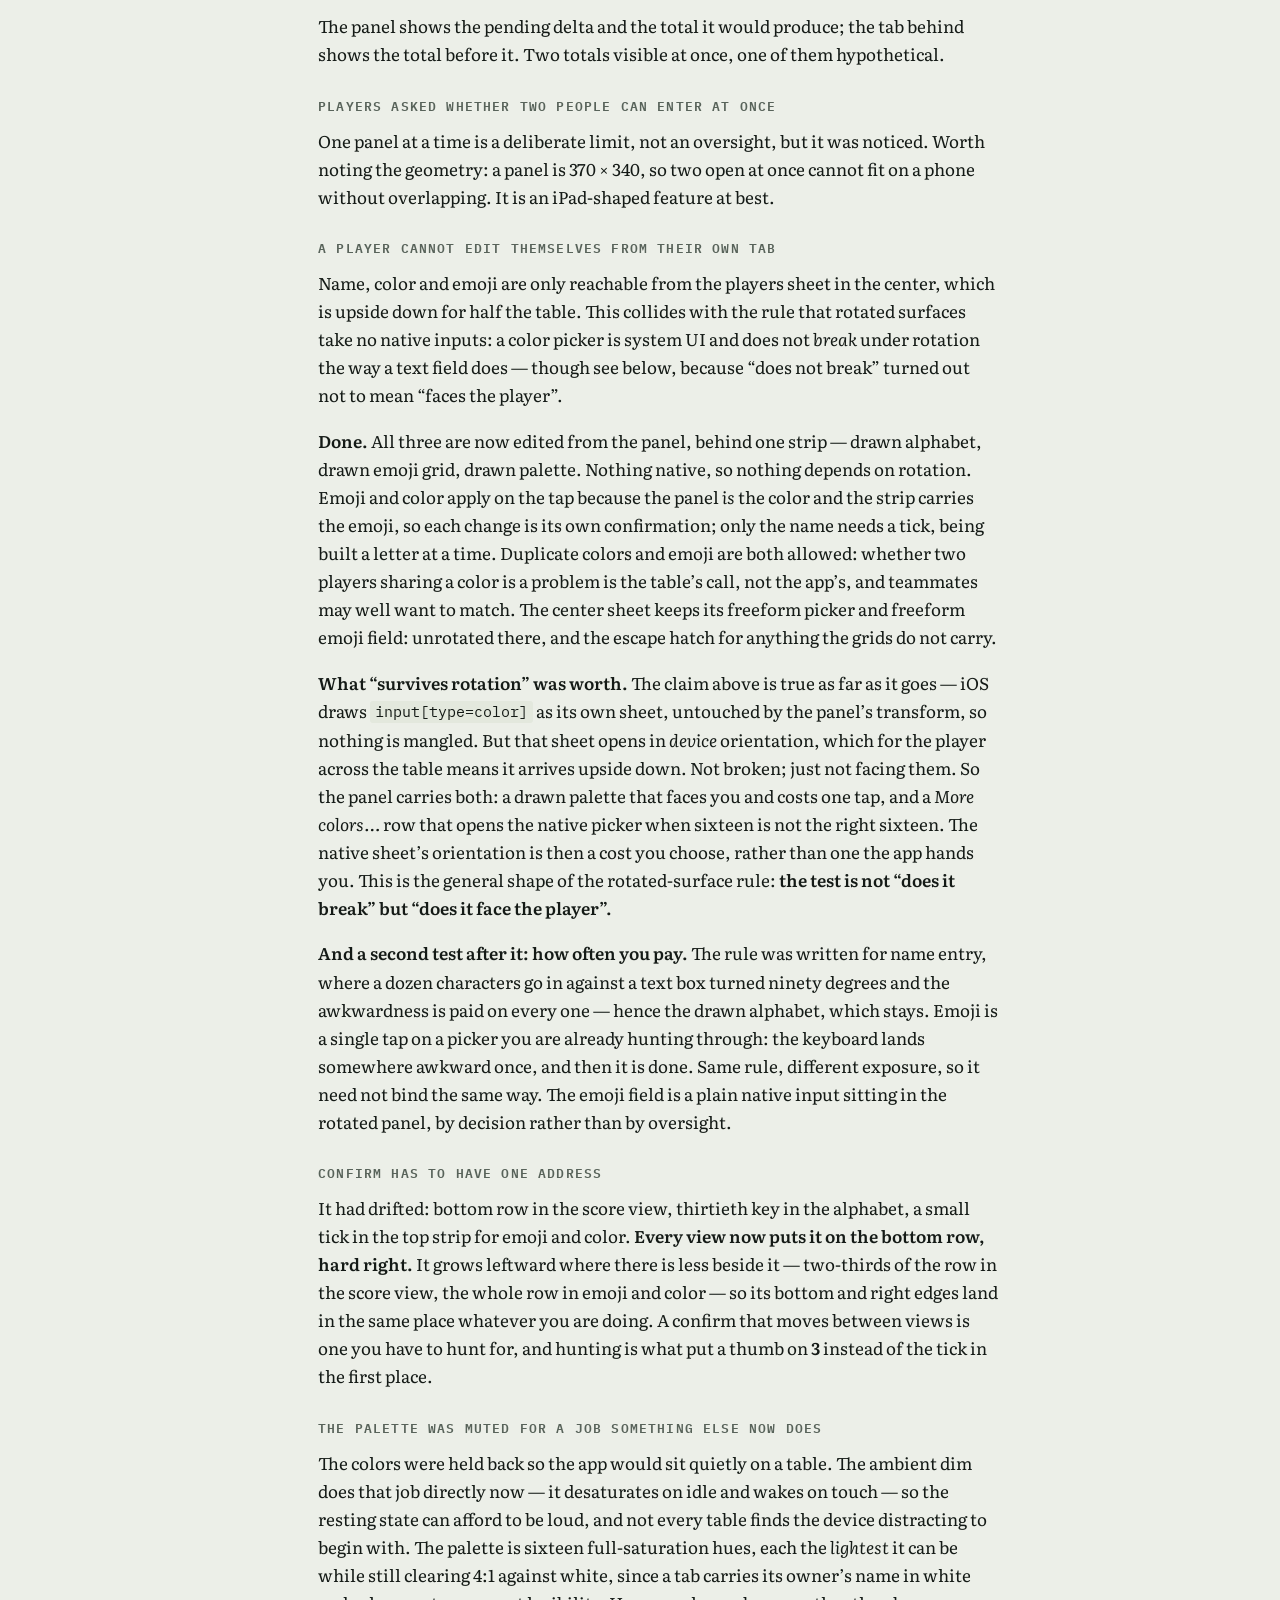
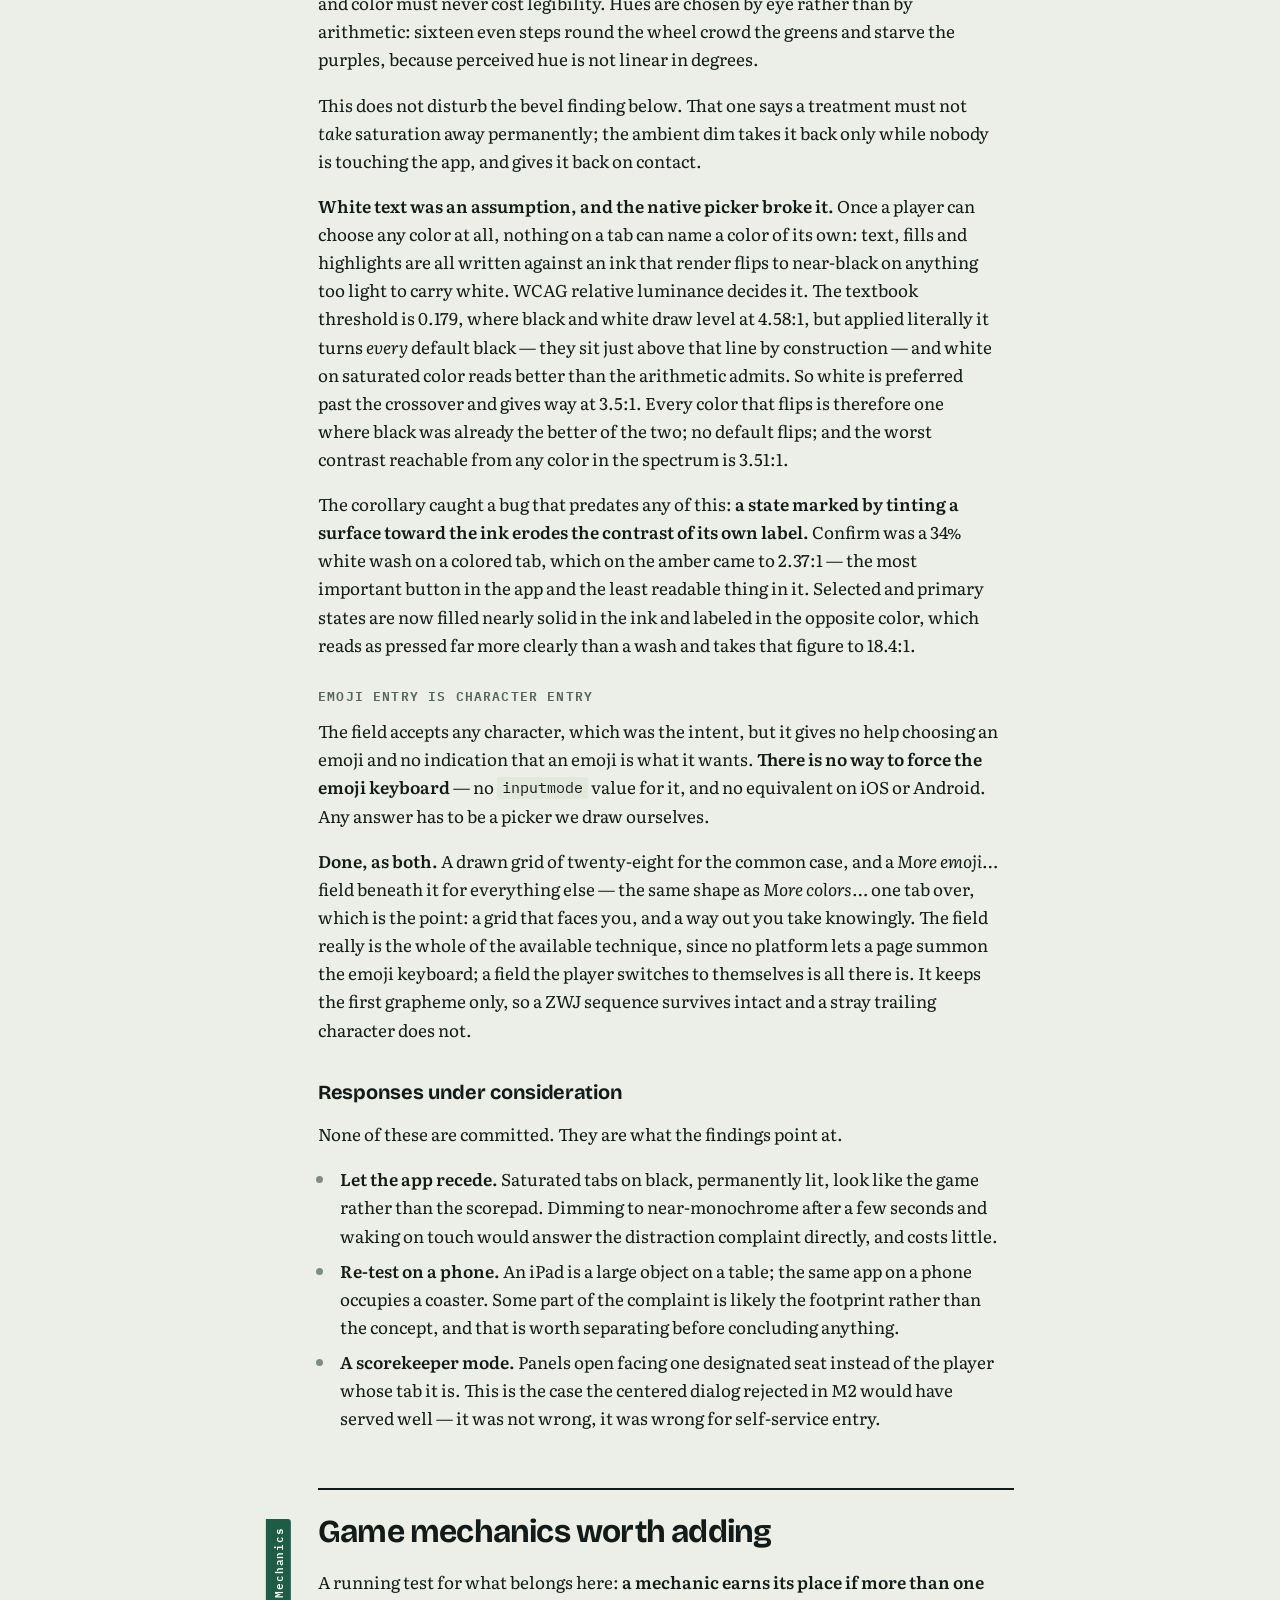
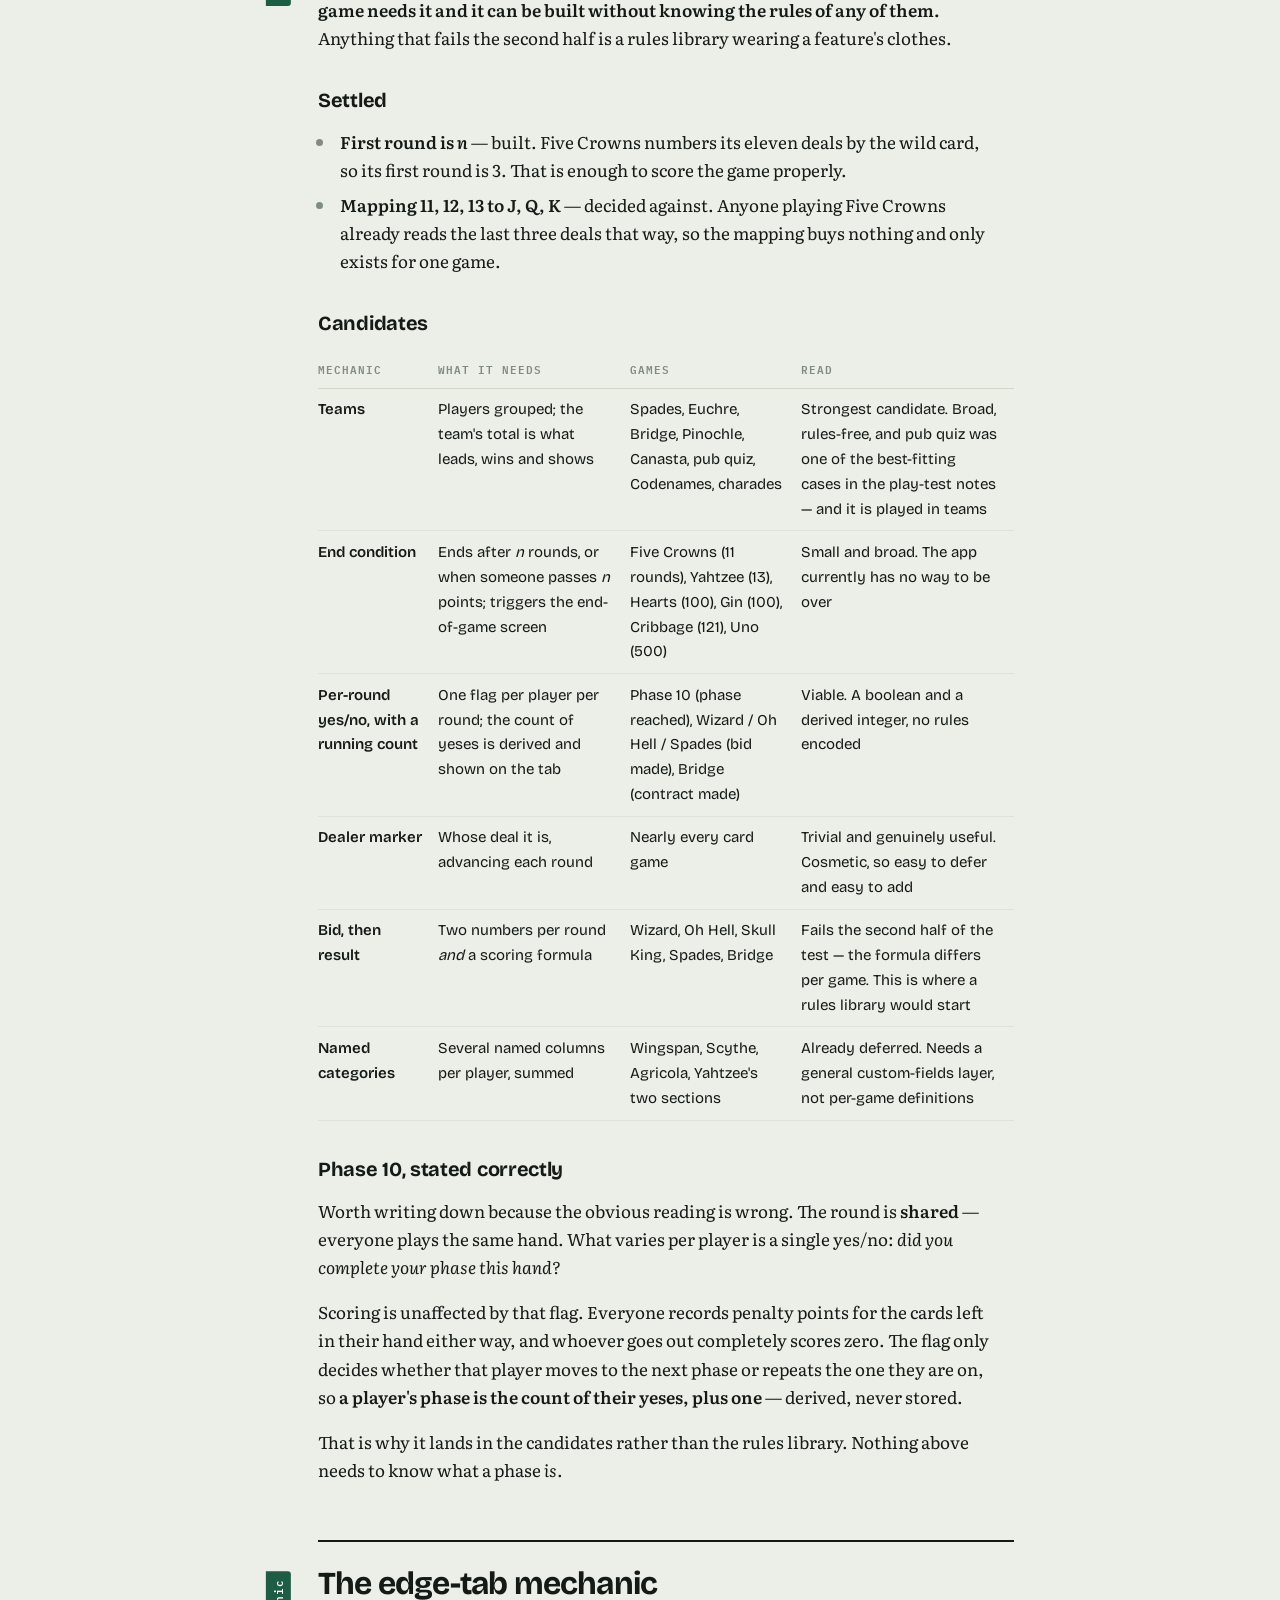
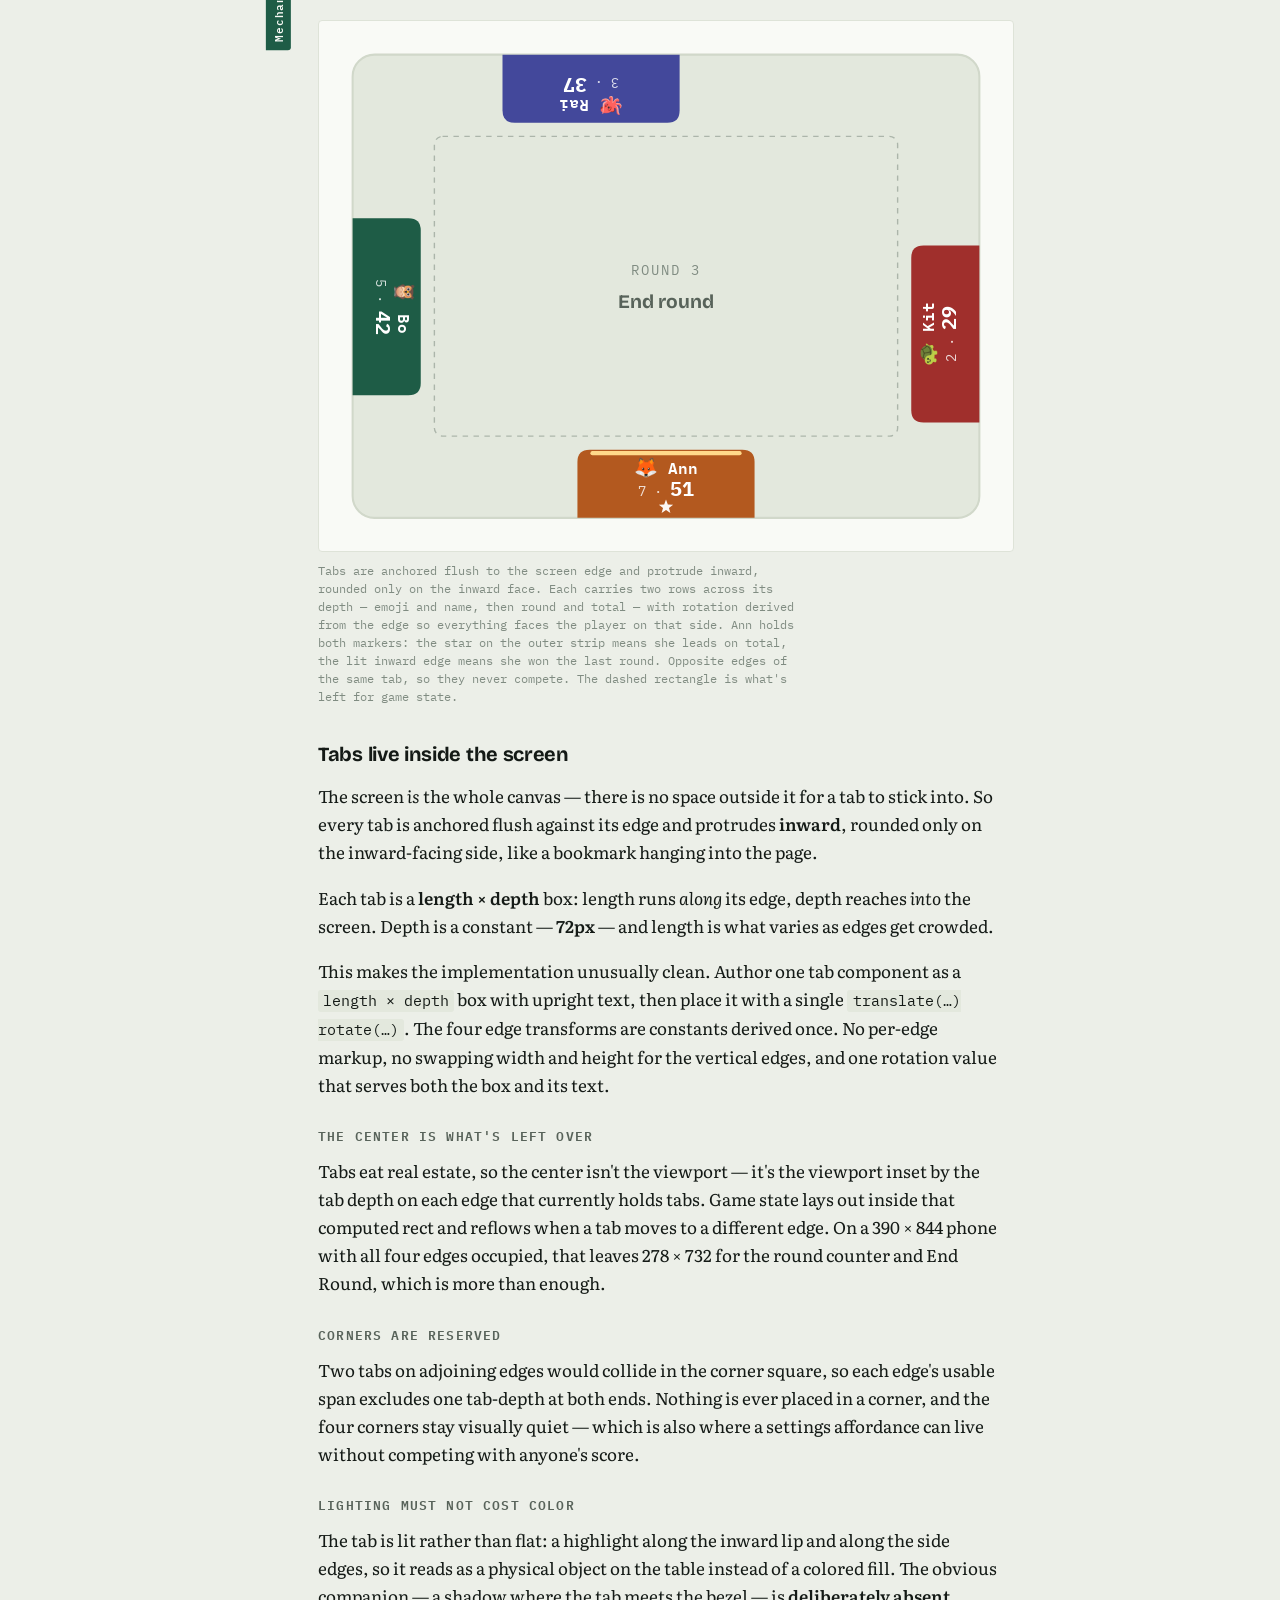
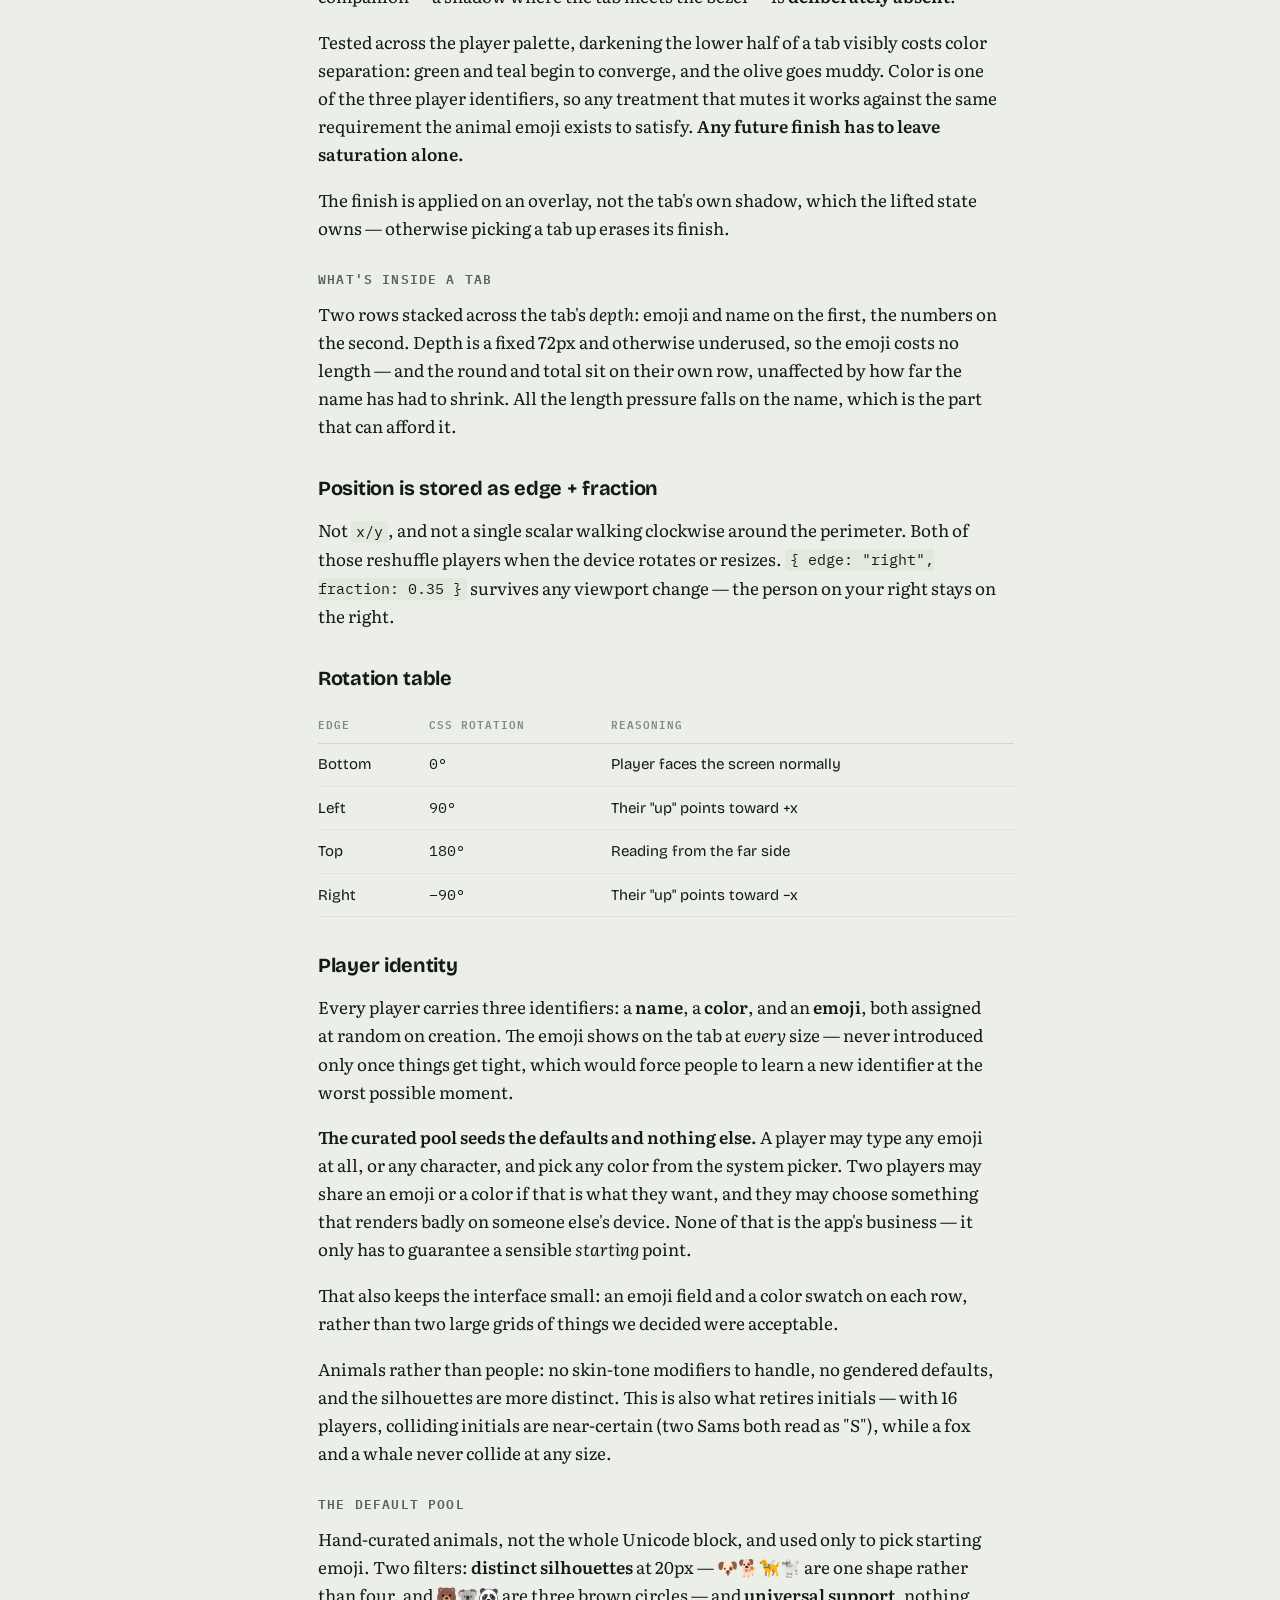
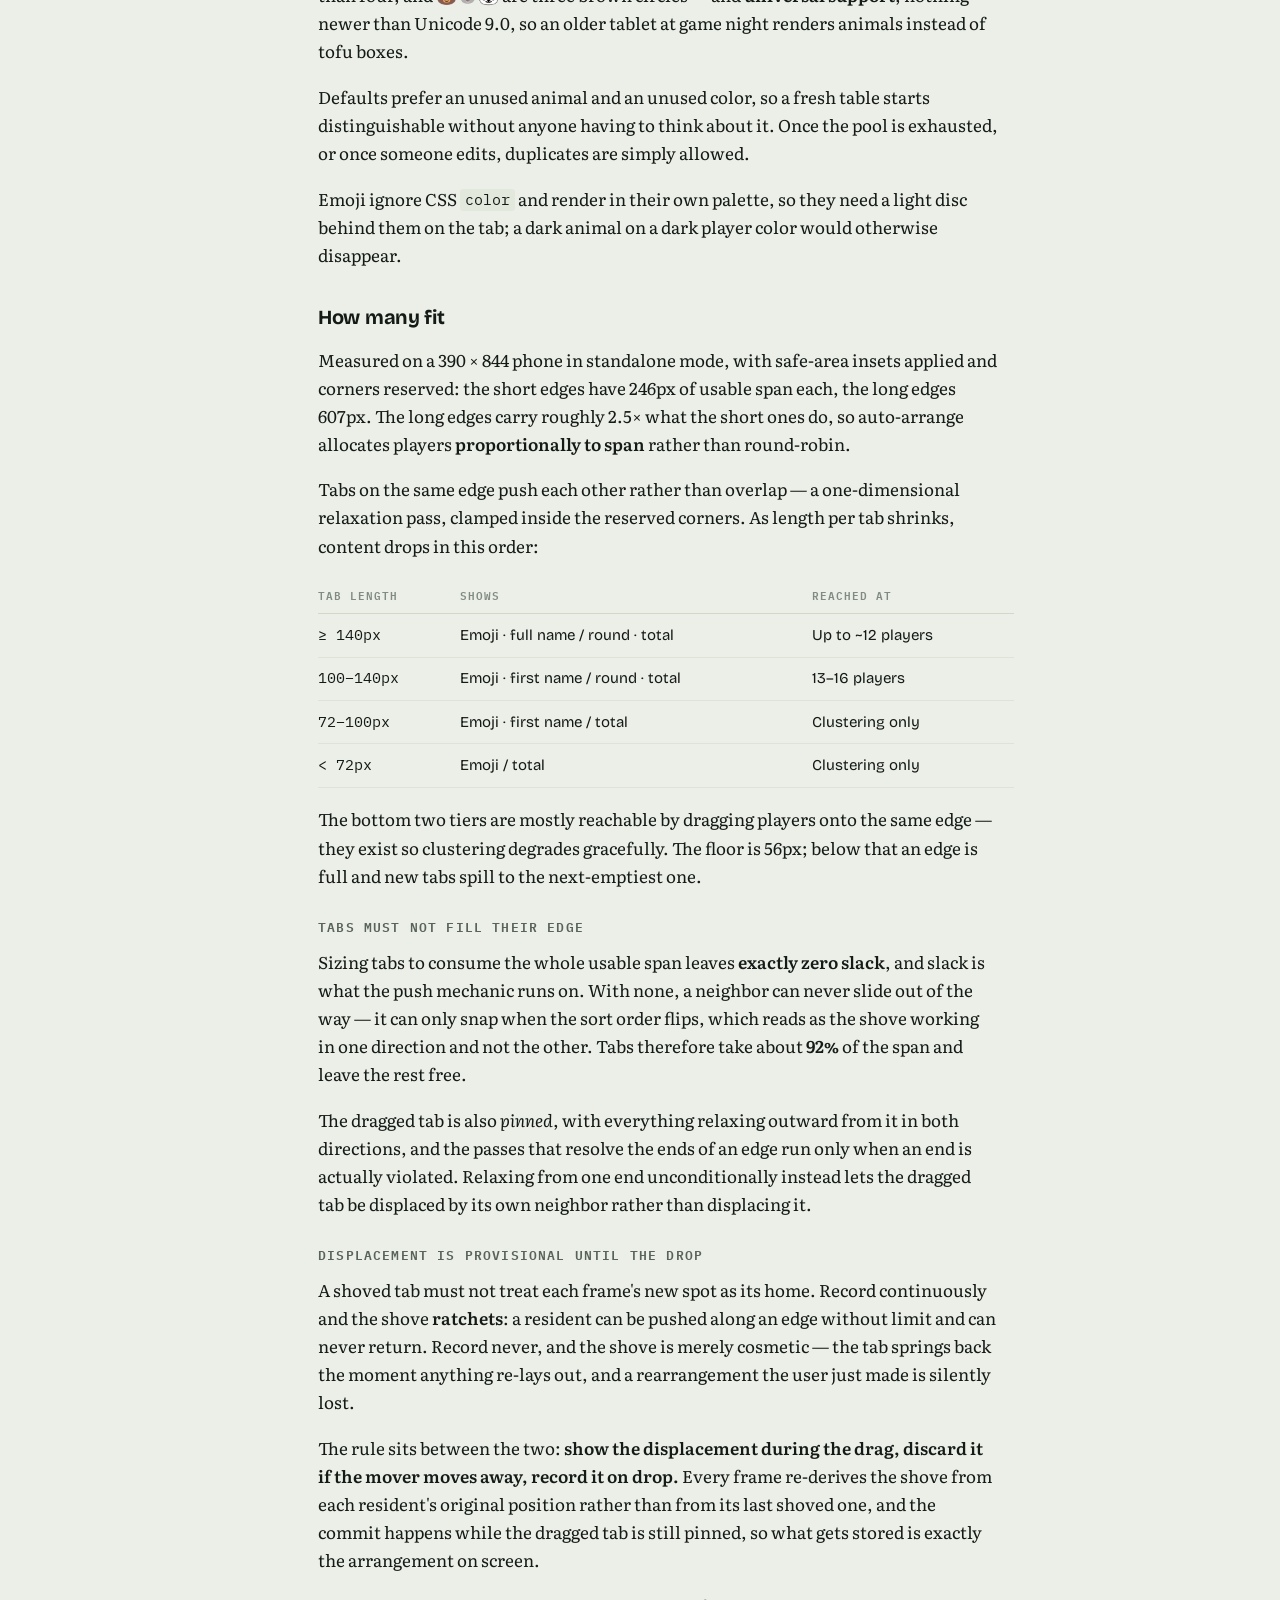
==== commit 7f160e3c: "American English throughout (#11) Prose, comments, identifiers and CSS classes alike. The mixed spel" ====
--- a/ref/PLAN.html
+++ b/ref/PLAN.html
@@ -583,12 +583,12 @@
 
     <h4>The middle of the table is contested</h4>
     <p>Players found the device distracting, and were unsure what the focus of the game was meant to be. Nearly every game has a draw pile, a discard, a board or a market in the middle, and the iPad was competing with them for the same surface.</p>
-    <p>What this indicts is the <strong>placement assumption, not the mechanic</strong>. The tabs need the device to be visible to everyone and roughly oriented to seats. They do not need the centre. The centre was an inference about how to achieve that, and it turns out to be the most contested surface on the table.</p>
+    <p>What this indicts is the <strong>placement assumption, not the mechanic</strong>. The tabs need the device to be visible to everyone and roughly oriented to seats. They do not need the center. The center was an inference about how to achieve that, and it turns out to be the most contested surface on the table.</p>
     <p>The payoff scales with how surrounded the device is. Fully surrounded, rotation works for everyone. At the end of a table or on a side table, it still works for whoever sits to the left and right. With everyone on one side it degrades to an ordinary scorekeeper — still useful, no longer special. That is a narrower claim than this plan originally made, and it is the true one.</p>
 
     <h4>The device is smaller than the design assumed</h4>
     <p>An iPad on a table is <em>entirely</em> within arm&rsquo;s length. Reach was never the constraint, so the rule that kept a panel close to its player&rsquo;s edge was protecting against a problem that does not exist &mdash; and it was charging button size for the protection, which is the thing players did complain about.</p>
-    <p>What marks a panel as yours is that it is <strong>oriented</strong> to you. Proximity was never doing that work. So the panel now takes the space it is given, and what stops it is the hand rather than the screen: a button has a best size in millimetres, not in per cent, and past roughly a thumb and a half it stops getting easier to hit. The ceiling is therefore absolute &mdash; a 12.9&Prime; iPad gets the same panel as a 10.9&Prime; one, because the fingers are the same size.</p>
+    <p>What marks a panel as yours is that it is <strong>oriented</strong> to you. Proximity was never doing that work. So the panel now takes the space it is given, and what stops it is the hand rather than the screen: a button has a best size in millimeters, not in percent, and past roughly a thumb and a half it stops getting easier to hit. The ceiling is therefore absolute &mdash; a 12.9&Prime; iPad gets the same panel as a 10.9&Prime; one, because the fingers are the same size.</p>
     <p>This is worth more if simultaneous entry is deferred: with one panel open at a time there is nothing else competing for the surface, so there is no reason to leave any of it unused.</p>
     <p><strong>That freedom belongs to Large, and only to Large.</strong> Small keeps the 370 &times; 340 it always had &mdash; play-test says that size, those buttons and that type were fine for the people who want Small, and the answer to &ldquo;too small&rdquo; is the toggle rather than one size trying to suit every hand at the table. It also gives the toggle something real to toggle.</p>
 
@@ -600,7 +600,7 @@
     </ul>
     <p>It also exposes a direct conflict with the panel. It is rotated to face the player whose tab it is, which is exactly wrong for a lone scorekeeper: scoring the player opposite means reading an upside-down keypad. The edge-anchored panel is right for self-service and wrong for a scorekeeper, and the app currently only offers one of them.</p>
 
-    <h4>Where the centre is genuinely free</h4>
+    <h4>Where the center is genuinely free</h4>
     <p>Games and activities the premise still fits, unchanged. Note how many are round-based — that is the feature these need, not a speculative one.</p>
     <div class="table-wrap">
       <table>
@@ -609,7 +609,7 @@
           <tr><td>No table at all</td><td>Darts, pub quiz, bocce, cornhole, bowling, pool, mini golf</td><td>Scoring is the whole chore and there is nothing to compete with</td></tr>
           <tr><td>Roll-and-write</td><td>Qwixx, Yahtzee, Welcome To&hellip;, Railroad Ink, Cartographers, That&rsquo;s Pretty Clever</td><td>Personal sheets; the only shared object is dice, which live in a lid to one side</td></tr>
           <tr><td>Personal tableau</td><td>Sushi Go, 7 Wonders, Scattergories, Boggle, Farkle, Liar&rsquo;s Dice</td><td>Everything is played in front of a player, nothing accumulates centrally</td></tr>
-          <tr><td>Trick-taking</td><td>Wizard, Oh Hell, Skull King, Hearts, Spades, Euchre</td><td>The centre holds one trick then is swept clear — transient, not occupied. Bid-then-score is exactly the round-and-total model</td></tr>
+          <tr><td>Trick-taking</td><td>Wizard, Oh Hell, Skull King, Hearts, Spades, Euchre</td><td>The center holds one trick then is swept clear — transient, not occupied. Bid-then-score is exactly the round-and-total model</td></tr>
         </tbody>
       </table>
     </div>
@@ -619,7 +619,7 @@
 
     <h4>Entry controls are too small</h4>
     <p>The <em>buttons</em> are the right size; the <strong>text on them is not</strong>. Reported against the &minus;10 / &minus;5 / &minus;1 / +1 / +5 / +10 pad specifically. The keypad digits are smaller again.</p>
-    <p><strong>Corrected on re-test.</strong> Larger type in the same box was not enough: bigger glyphs on the same button is not a bigger button. The per-player Large setting now grows the <em>panel</em>, and because both grids flex, the gain lands on the keys &mdash; on a phone the pad goes from 111&times;104 to 117&times;132 on a long edge and 111&times;103 to 131&times;114 on a short one. The lesson generalises: <strong>a size control has to move the box, not the font.</strong></p>
+    <p><strong>Corrected on re-test.</strong> Larger type in the same box was not enough: bigger glyphs on the same button is not a bigger button. The per-player Large setting now grows the <em>panel</em>, and because both grids flex, the gain lands on the keys &mdash; on a phone the pad goes from 111&times;104 to 117&times;132 on a long edge and 111&times;103 to 131&times;114 on a short one. The lesson generalizes: <strong>a size control has to move the box, not the font.</strong></p>
     <p>Once Large&rsquo;s panel stopped being one fixed size, its type had to stop being one fixed size too &mdash; a size that suits 386pt on a phone is lost at 680pt on an iPad &mdash; so it is sized against the panel&rsquo;s own short side, floored at the fixed values. Small needs none of that, being one fixed box everywhere. The one grid that needed a ceiling rather than a floor is the &plusmn; pad: two rows against the keypad&rsquo;s four, so it is the only one that inflates when given a tablet&rsquo;s depth, and a 260pt button is not more hittable than a 150pt one.</p>
 
     <h4>The confirm is next to a digit</h4>
@@ -635,30 +635,30 @@
     <p>One panel at a time is a deliberate limit, not an oversight, but it was noticed. Worth noting the geometry: a panel is 370 &times; 340, so two open at once cannot fit on a phone without overlapping. It is an iPad-shaped feature at best.</p>
 
     <h4>A player cannot edit themselves from their own tab</h4>
-    <p>Name, colour and emoji are only reachable from the players sheet in the centre, which is upside down for half the table. This collides with the rule that rotated surfaces take no native inputs: a colour picker is system UI and does not <em>break</em> under rotation the way a text field does &mdash; though see below, because &ldquo;does not break&rdquo; turned out not to mean &ldquo;faces the player&rdquo;.</p>
-    <p><strong>Done.</strong> All three are now edited from the panel, behind one strip &mdash; drawn alphabet, drawn emoji grid, drawn palette. Nothing native, so nothing depends on rotation. Emoji and colour apply on the tap because the panel <em>is</em> the colour and the strip carries the emoji, so each change is its own confirmation; only the name needs a tick, being built a letter at a time. Duplicate colours and emoji are both allowed: whether two players sharing a colour is a problem is the table&rsquo;s call, not the app&rsquo;s, and teammates may well want to match. The centre sheet keeps its freeform picker and freeform emoji field: unrotated there, and the escape hatch for anything the grids do not carry.</p>
-    <p><strong>What &ldquo;survives rotation&rdquo; was worth.</strong> The claim above is true as far as it goes &mdash; iOS draws <code>input[type=color]</code> as its own sheet, untouched by the panel&rsquo;s transform, so nothing is mangled. But that sheet opens in <em>device</em> orientation, which for the player across the table means it arrives upside down. Not broken; just not facing them. So the panel carries both: a drawn palette that faces you and costs one tap, and a <em>More colours&hellip;</em> row that opens the native picker when sixteen is not the right sixteen. The native sheet&rsquo;s orientation is then a cost you choose, rather than one the app hands you. This is the general shape of the rotated-surface rule: <strong>the test is not &ldquo;does it break&rdquo; but &ldquo;does it face the player&rdquo;.</strong></p>
+    <p>Name, color and emoji are only reachable from the players sheet in the center, which is upside down for half the table. This collides with the rule that rotated surfaces take no native inputs: a color picker is system UI and does not <em>break</em> under rotation the way a text field does &mdash; though see below, because &ldquo;does not break&rdquo; turned out not to mean &ldquo;faces the player&rdquo;.</p>
+    <p><strong>Done.</strong> All three are now edited from the panel, behind one strip &mdash; drawn alphabet, drawn emoji grid, drawn palette. Nothing native, so nothing depends on rotation. Emoji and color apply on the tap because the panel <em>is</em> the color and the strip carries the emoji, so each change is its own confirmation; only the name needs a tick, being built a letter at a time. Duplicate colors and emoji are both allowed: whether two players sharing a color is a problem is the table&rsquo;s call, not the app&rsquo;s, and teammates may well want to match. The center sheet keeps its freeform picker and freeform emoji field: unrotated there, and the escape hatch for anything the grids do not carry.</p>
+    <p><strong>What &ldquo;survives rotation&rdquo; was worth.</strong> The claim above is true as far as it goes &mdash; iOS draws <code>input[type=color]</code> as its own sheet, untouched by the panel&rsquo;s transform, so nothing is mangled. But that sheet opens in <em>device</em> orientation, which for the player across the table means it arrives upside down. Not broken; just not facing them. So the panel carries both: a drawn palette that faces you and costs one tap, and a <em>More colors&hellip;</em> row that opens the native picker when sixteen is not the right sixteen. The native sheet&rsquo;s orientation is then a cost you choose, rather than one the app hands you. This is the general shape of the rotated-surface rule: <strong>the test is not &ldquo;does it break&rdquo; but &ldquo;does it face the player&rdquo;.</strong></p>
     <p><strong>And a second test after it: how often you pay.</strong> The rule was written for name entry, where a dozen characters go in against a text box turned ninety degrees and the awkwardness is paid on every one &mdash; hence the drawn alphabet, which stays. Emoji is a single tap on a picker you are already hunting through: the keyboard lands somewhere awkward once, and then it is done. Same rule, different exposure, so it need not bind the same way. The emoji field is a plain native input sitting in the rotated panel, by decision rather than by oversight.</p>
 
     <h4>Confirm has to have one address</h4>
-    <p>It had drifted: bottom row in the score view, thirtieth key in the alphabet, a small tick in the top strip for emoji and colour. <strong>Every view now puts it on the bottom row, hard right.</strong> It grows leftward where there is less beside it &mdash; two-thirds of the row in the score view, the whole row in emoji and colour &mdash; so its bottom and right edges land in the same place whatever you are doing. A confirm that moves between views is one you have to hunt for, and hunting is what put a thumb on <strong>3</strong> instead of the tick in the first place.</p>
+    <p>It had drifted: bottom row in the score view, thirtieth key in the alphabet, a small tick in the top strip for emoji and color. <strong>Every view now puts it on the bottom row, hard right.</strong> It grows leftward where there is less beside it &mdash; two-thirds of the row in the score view, the whole row in emoji and color &mdash; so its bottom and right edges land in the same place whatever you are doing. A confirm that moves between views is one you have to hunt for, and hunting is what put a thumb on <strong>3</strong> instead of the tick in the first place.</p>
 
     <h4>The palette was muted for a job something else now does</h4>
-    <p>The colours were held back so the app would sit quietly on a table. The ambient dim does that job directly now &mdash; it desaturates on idle and wakes on touch &mdash; so the resting state can afford to be loud, and not every table finds the device distracting to begin with. The palette is sixteen full-saturation hues, each the <em>lightest</em> it can be while still clearing 4:1 against white, since a tab carries its owner&rsquo;s name in white and colour must never cost legibility. Hues are chosen by eye rather than by arithmetic: sixteen even steps round the wheel crowd the greens and starve the purples, because perceived hue is not linear in degrees.</p>
+    <p>The colors were held back so the app would sit quietly on a table. The ambient dim does that job directly now &mdash; it desaturates on idle and wakes on touch &mdash; so the resting state can afford to be loud, and not every table finds the device distracting to begin with. The palette is sixteen full-saturation hues, each the <em>lightest</em> it can be while still clearing 4:1 against white, since a tab carries its owner&rsquo;s name in white and color must never cost legibility. Hues are chosen by eye rather than by arithmetic: sixteen even steps round the wheel crowd the greens and starve the purples, because perceived hue is not linear in degrees.</p>
     <p>This does not disturb the bevel finding below. That one says a treatment must not <em>take</em> saturation away permanently; the ambient dim takes it back only while nobody is touching the app, and gives it back on contact.</p>
-    <p><strong>White text was an assumption, and the native picker broke it.</strong> Once a player can choose any colour at all, nothing on a tab can name a colour of its own: text, fills and highlights are all written against an ink that render flips to near-black on anything too light to carry white. WCAG relative luminance decides it. The textbook threshold is 0.179, where black and white draw level at 4.58:1, but applied literally it turns <em>every</em> default black &mdash; they sit just above that line by construction &mdash; and white on saturated colour reads better than the arithmetic admits. So white is preferred past the crossover and gives way at 3.5:1. Every colour that flips is therefore one where black was already the better of the two; no default flips; and the worst contrast reachable from any colour in the spectrum is 3.51:1.</p>
-    <p>The corollary caught a bug that predates any of this: <strong>a state marked by tinting a surface toward the ink erodes the contrast of its own label.</strong> Confirm was a 34% white wash on a coloured tab, which on the amber came to 2.37:1 &mdash; the most important button in the app and the least readable thing in it. Selected and primary states are now filled nearly solid in the ink and labelled in the opposite colour, which reads as pressed far more clearly than a wash and takes that figure to 18.4:1.</p>
+    <p><strong>White text was an assumption, and the native picker broke it.</strong> Once a player can choose any color at all, nothing on a tab can name a color of its own: text, fills and highlights are all written against an ink that render flips to near-black on anything too light to carry white. WCAG relative luminance decides it. The textbook threshold is 0.179, where black and white draw level at 4.58:1, but applied literally it turns <em>every</em> default black &mdash; they sit just above that line by construction &mdash; and white on saturated color reads better than the arithmetic admits. So white is preferred past the crossover and gives way at 3.5:1. Every color that flips is therefore one where black was already the better of the two; no default flips; and the worst contrast reachable from any color in the spectrum is 3.51:1.</p>
+    <p>The corollary caught a bug that predates any of this: <strong>a state marked by tinting a surface toward the ink erodes the contrast of its own label.</strong> Confirm was a 34% white wash on a colored tab, which on the amber came to 2.37:1 &mdash; the most important button in the app and the least readable thing in it. Selected and primary states are now filled nearly solid in the ink and labeled in the opposite color, which reads as pressed far more clearly than a wash and takes that figure to 18.4:1.</p>
 
     <h4>Emoji entry is character entry</h4>
     <p>The field accepts any character, which was the intent, but it gives no help choosing an emoji and no indication that an emoji is what it wants. <strong>There is no way to force the emoji keyboard</strong> — no <code>inputmode</code> value for it, and no equivalent on iOS or Android. Any answer has to be a picker we draw ourselves.</p>
-    <p><strong>Done, as both.</strong> A drawn grid of twenty-eight for the common case, and a <em>More emoji&hellip;</em> field beneath it for everything else &mdash; the same shape as <em>More colours&hellip;</em> one tab over, which is the point: a grid that faces you, and a way out you take knowingly. The field really is the whole of the available technique, since no platform lets a page summon the emoji keyboard; a field the player switches to themselves is all there is. It keeps the first grapheme only, so a ZWJ sequence survives intact and a stray trailing character does not.</p>
+    <p><strong>Done, as both.</strong> A drawn grid of twenty-eight for the common case, and a <em>More emoji&hellip;</em> field beneath it for everything else &mdash; the same shape as <em>More colors&hellip;</em> one tab over, which is the point: a grid that faces you, and a way out you take knowingly. The field really is the whole of the available technique, since no platform lets a page summon the emoji keyboard; a field the player switches to themselves is all there is. It keeps the first grapheme only, so a ZWJ sequence survives intact and a stray trailing character does not.</p>
 
     <h3>Responses under consideration</h3>
     <p>None of these are committed. They are what the findings point at.</p>
     <ul>
       <li><strong>Let the app recede.</strong> Saturated tabs on black, permanently lit, look like the game rather than the scorepad. Dimming to near-monochrome after a few seconds and waking on touch would answer the distraction complaint directly, and costs little.</li>
       <li><strong>Re-test on a phone.</strong> An iPad is a large object on a table; the same app on a phone occupies a coaster. Some part of the complaint is likely the footprint rather than the concept, and that is worth separating before concluding anything.</li>
-      <li><strong>A scorekeeper mode.</strong> Panels open facing one designated seat instead of the player whose tab it is. This is the case the centred dialog rejected in M2 would have served well — it was not wrong, it was wrong for self-service entry.</li>
+      <li><strong>A scorekeeper mode.</strong> Panels open facing one designated seat instead of the player whose tab it is. This is the case the centered dialog rejected in M2 would have served well — it was not wrong, it was wrong for self-service entry.</li>
     </ul>
   </section>
 
@@ -818,9 +818,9 @@
     <h4>Corners are reserved</h4>
     <p>Two tabs on adjoining edges would collide in the corner square, so each edge's usable span excludes one tab-depth at both ends. Nothing is ever placed in a corner, and the four corners stay visually quiet — which is also where a settings affordance can live without competing with anyone's score.</p>
 
-    <h4>Lighting must not cost colour</h4>
-    <p>The tab is lit rather than flat: a highlight along the inward lip and along the side edges, so it reads as a physical object on the table instead of a coloured fill. The obvious companion — a shadow where the tab meets the bezel — is <strong>deliberately absent</strong>.</p>
-    <p>Tested across the player palette, darkening the lower half of a tab visibly costs colour separation: green and teal begin to converge, and the olive goes muddy. Colour is one of the three player identifiers, so any treatment that mutes it works against the same requirement the animal emoji exists to satisfy. <strong>Any future finish has to leave saturation alone.</strong></p>
+    <h4>Lighting must not cost color</h4>
+    <p>The tab is lit rather than flat: a highlight along the inward lip and along the side edges, so it reads as a physical object on the table instead of a colored fill. The obvious companion — a shadow where the tab meets the bezel — is <strong>deliberately absent</strong>.</p>
+    <p>Tested across the player palette, darkening the lower half of a tab visibly costs color separation: green and teal begin to converge, and the olive goes muddy. Color is one of the three player identifiers, so any treatment that mutes it works against the same requirement the animal emoji exists to satisfy. <strong>Any future finish has to leave saturation alone.</strong></p>
     <p>The finish is applied on an overlay, not the tab's own shadow, which the lifted state owns — otherwise picking a tab up erases its finish.</p>
 
     <h4>What's inside a tab</h4>
@@ -845,14 +845,14 @@
     </div>
 
     <h3>Player identity</h3>
-    <p>Every player carries three identifiers: a <strong>name</strong>, a <strong>colour</strong>, and an <strong>emoji</strong>, both assigned at random on creation. The emoji shows on the tab at <em>every</em> size — never introduced only once things get tight, which would force people to learn a new identifier at the worst possible moment.</p>
-    <p><strong>The curated pool seeds the defaults and nothing else.</strong> A player may type any emoji at all, or any character, and pick any colour from the system picker. Two players may share an emoji or a colour if that is what they want, and they may choose something that renders badly on someone else's device. None of that is the app's business — it only has to guarantee a sensible <em>starting</em> point.</p>
-    <p>That also keeps the interface small: an emoji field and a colour swatch on each row, rather than two large grids of things we decided were acceptable.</p>
+    <p>Every player carries three identifiers: a <strong>name</strong>, a <strong>color</strong>, and an <strong>emoji</strong>, both assigned at random on creation. The emoji shows on the tab at <em>every</em> size — never introduced only once things get tight, which would force people to learn a new identifier at the worst possible moment.</p>
+    <p><strong>The curated pool seeds the defaults and nothing else.</strong> A player may type any emoji at all, or any character, and pick any color from the system picker. Two players may share an emoji or a color if that is what they want, and they may choose something that renders badly on someone else's device. None of that is the app's business — it only has to guarantee a sensible <em>starting</em> point.</p>
+    <p>That also keeps the interface small: an emoji field and a color swatch on each row, rather than two large grids of things we decided were acceptable.</p>
     <p>Animals rather than people: no skin-tone modifiers to handle, no gendered defaults, and the silhouettes are more distinct. This is also what retires initials — with 16 players, colliding initials are near-certain (two Sams both read as "S"), while a fox and a whale never collide at any size.</p>
 
     <h4>The default pool</h4>
     <p>Hand-curated animals, not the whole Unicode block, and used only to pick starting emoji. Two filters: <strong>distinct silhouettes</strong> at 20px — 🐶🐕🦮🐩 are one shape rather than four, and 🐻🐨🐼 are three brown circles — and <strong>universal support</strong>, nothing newer than Unicode 9.0, so an older tablet at game night renders animals instead of tofu boxes.</p>
-    <p>Defaults prefer an unused animal and an unused colour, so a fresh table starts distinguishable without anyone having to think about it. Once the pool is exhausted, or once someone edits, duplicates are simply allowed.</p>
+    <p>Defaults prefer an unused animal and an unused color, so a fresh table starts distinguishable without anyone having to think about it. Once the pool is exhausted, or once someone edits, duplicates are simply allowed.</p>
     <p>Emoji ignore CSS <code>color</code> and render in their own palette, so they need a light disc behind them on the tab; a dark animal on a dark player color would otherwise disappear.</p>
 
     <h3>How many fit</h3>
@@ -874,8 +874,8 @@
     <p>The bottom two tiers are mostly reachable by dragging players onto the same edge — they exist so clustering degrades gracefully. The floor is 56px; below that an edge is full and new tabs spill to the next-emptiest one.</p>
 
     <h4>Tabs must not fill their edge</h4>
-    <p>Sizing tabs to consume the whole usable span leaves <strong>exactly zero slack</strong>, and slack is what the push mechanic runs on. With none, a neighbour can never slide out of the way — it can only snap when the sort order flips, which reads as the shove working in one direction and not the other. Tabs therefore take about <strong>92%</strong> of the span and leave the rest free.</p>
-    <p>The dragged tab is also <em>pinned</em>, with everything relaxing outward from it in both directions, and the passes that resolve the ends of an edge run only when an end is actually violated. Relaxing from one end unconditionally instead lets the dragged tab be displaced by its own neighbour rather than displacing it.</p>
+    <p>Sizing tabs to consume the whole usable span leaves <strong>exactly zero slack</strong>, and slack is what the push mechanic runs on. With none, a neighbor can never slide out of the way — it can only snap when the sort order flips, which reads as the shove working in one direction and not the other. Tabs therefore take about <strong>92%</strong> of the span and leave the rest free.</p>
+    <p>The dragged tab is also <em>pinned</em>, with everything relaxing outward from it in both directions, and the passes that resolve the ends of an edge run only when an end is actually violated. Relaxing from one end unconditionally instead lets the dragged tab be displaced by its own neighbor rather than displacing it.</p>
 
     <h4>Displacement is provisional until the drop</h4>
     <p>A shoved tab must not treat each frame's new spot as its home. Record continuously and the shove <strong>ratchets</strong>: a resident can be pushed along an edge without limit and can never return. Record never, and the shove is merely cosmetic — the tab springs back the moment anything re-lays out, and a rearrangement the user just made is silently lost.</p>
@@ -939,7 +939,7 @@
     </ul>
 
     <h4>Bar · won the last round</h4>
-    <p>A bright rule along the tab's <strong>inward edge</strong>, the side facing the centre of the screen. The tab reads as lit rather than badged. It answers "who's hot right now", which a running total is specifically bad at showing, and it animates in at End Round — already the moment everyone is looking up.</p>
+    <p>A bright rule along the tab's <strong>inward edge</strong>, the side facing the center of the screen. The tab reads as lit rather than badged. It answers "who's hot right now", which a running total is specifically bad at showing, and it animates in at End Round — already the moment everyone is looking up.</p>
     <ul>
       <li>Respects lowest-wins, so a golf round lights the lowest scorer.</li>
       <li>Ties light every tied tab.</li>
@@ -1010,7 +1010,7 @@
           <li>Last round's winner lit along the tab's inward edge</li>
           <li>Global undo, lowest-wins toggle</li>
           <li>End Game standings, rematch, Edge Lord</li>
-          <li>Legible without the joke: plain labels, real contrast, labelled controls, live-region score announcements</li>
+          <li>Legible without the joke: plain labels, real contrast, labeled controls, live-region score announcements</li>
           <li>Accessible names never compact — a tab reads "Fiona, 42 points" to a screen reader at every visual tier</li>
         </ul>
       </div>
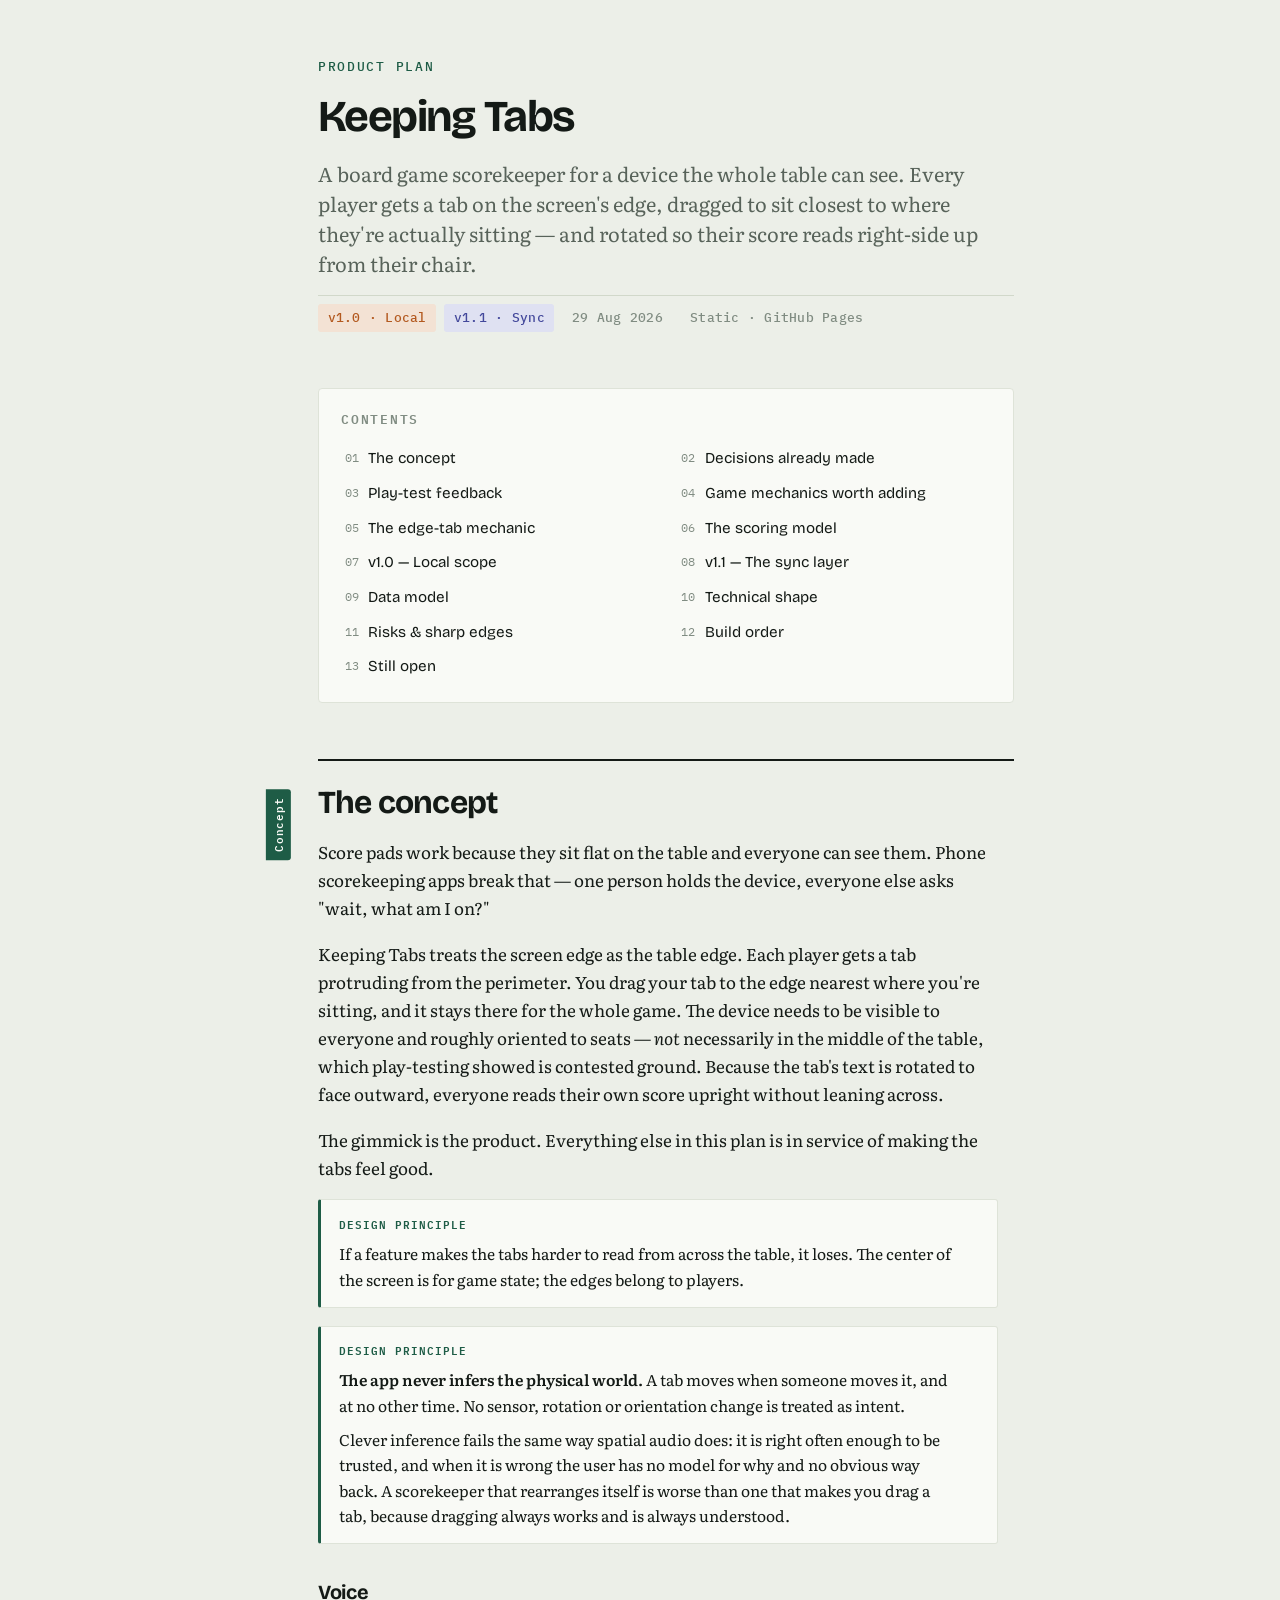
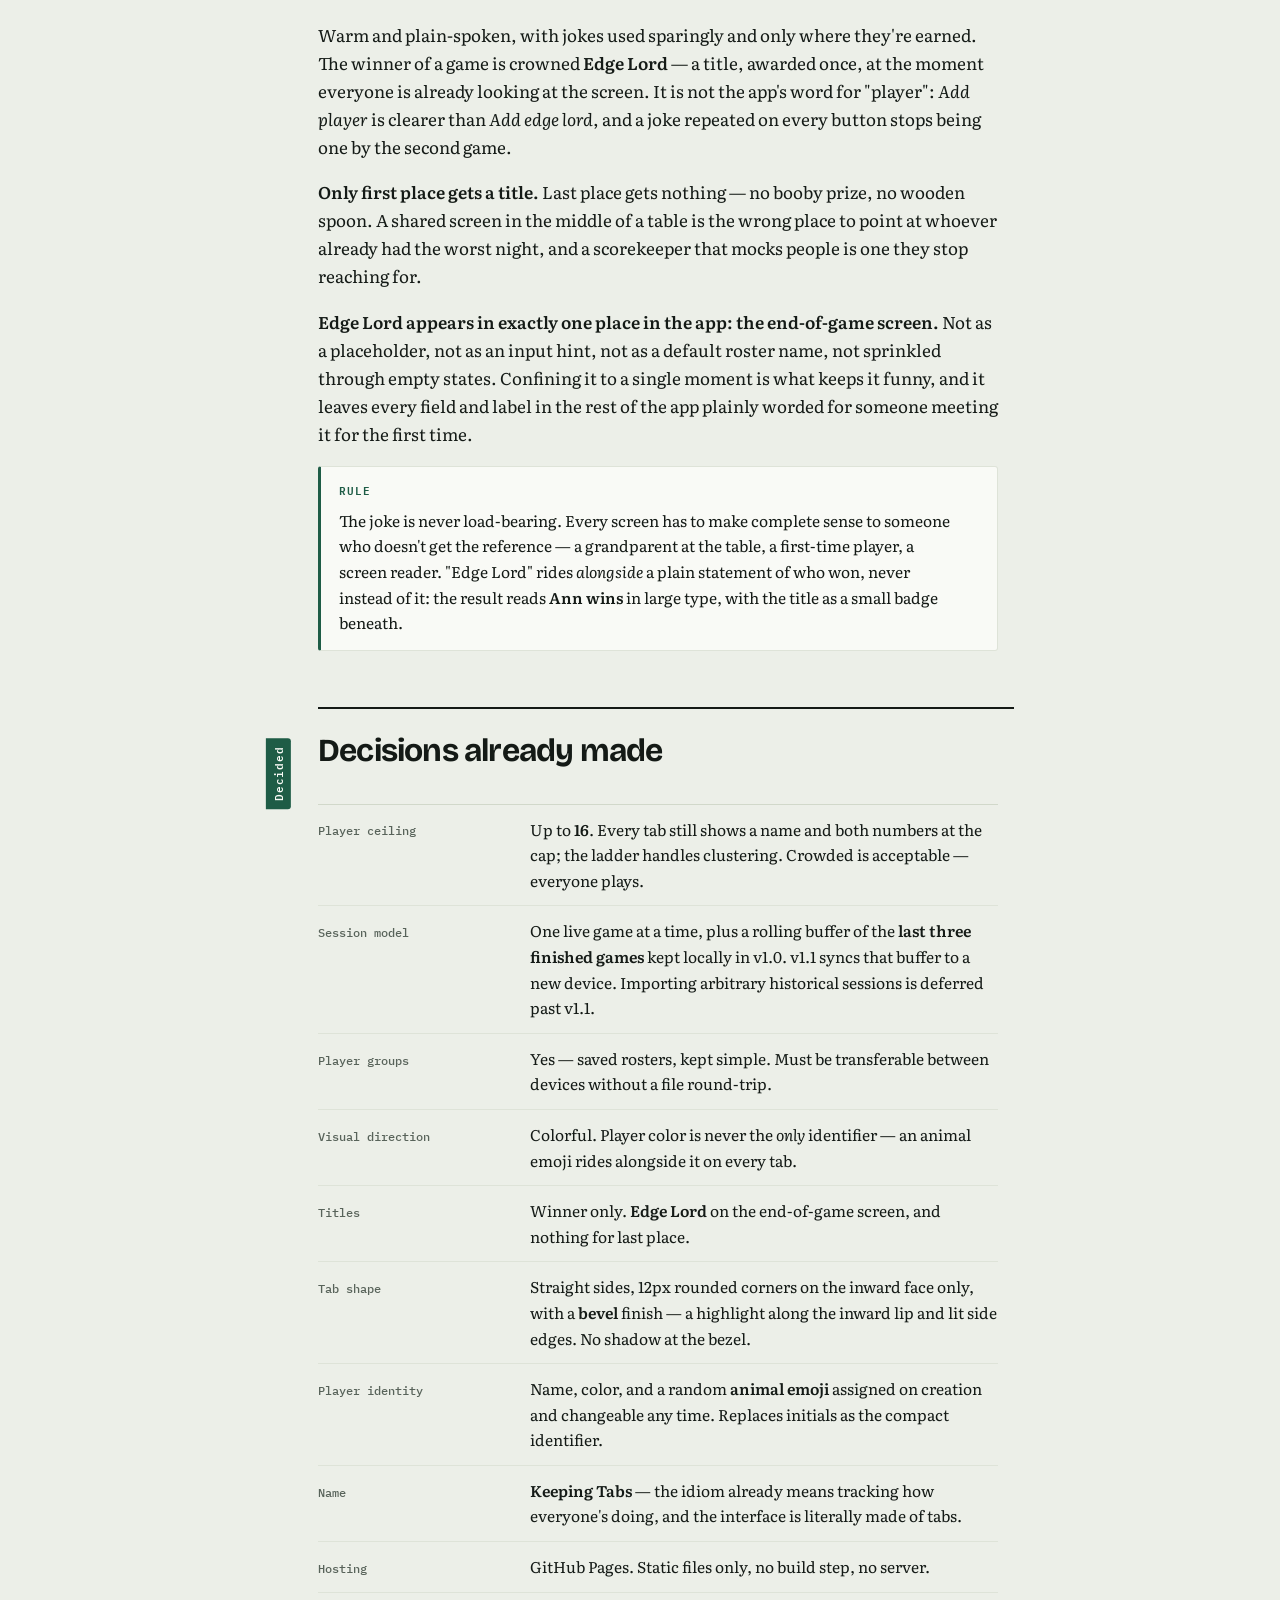
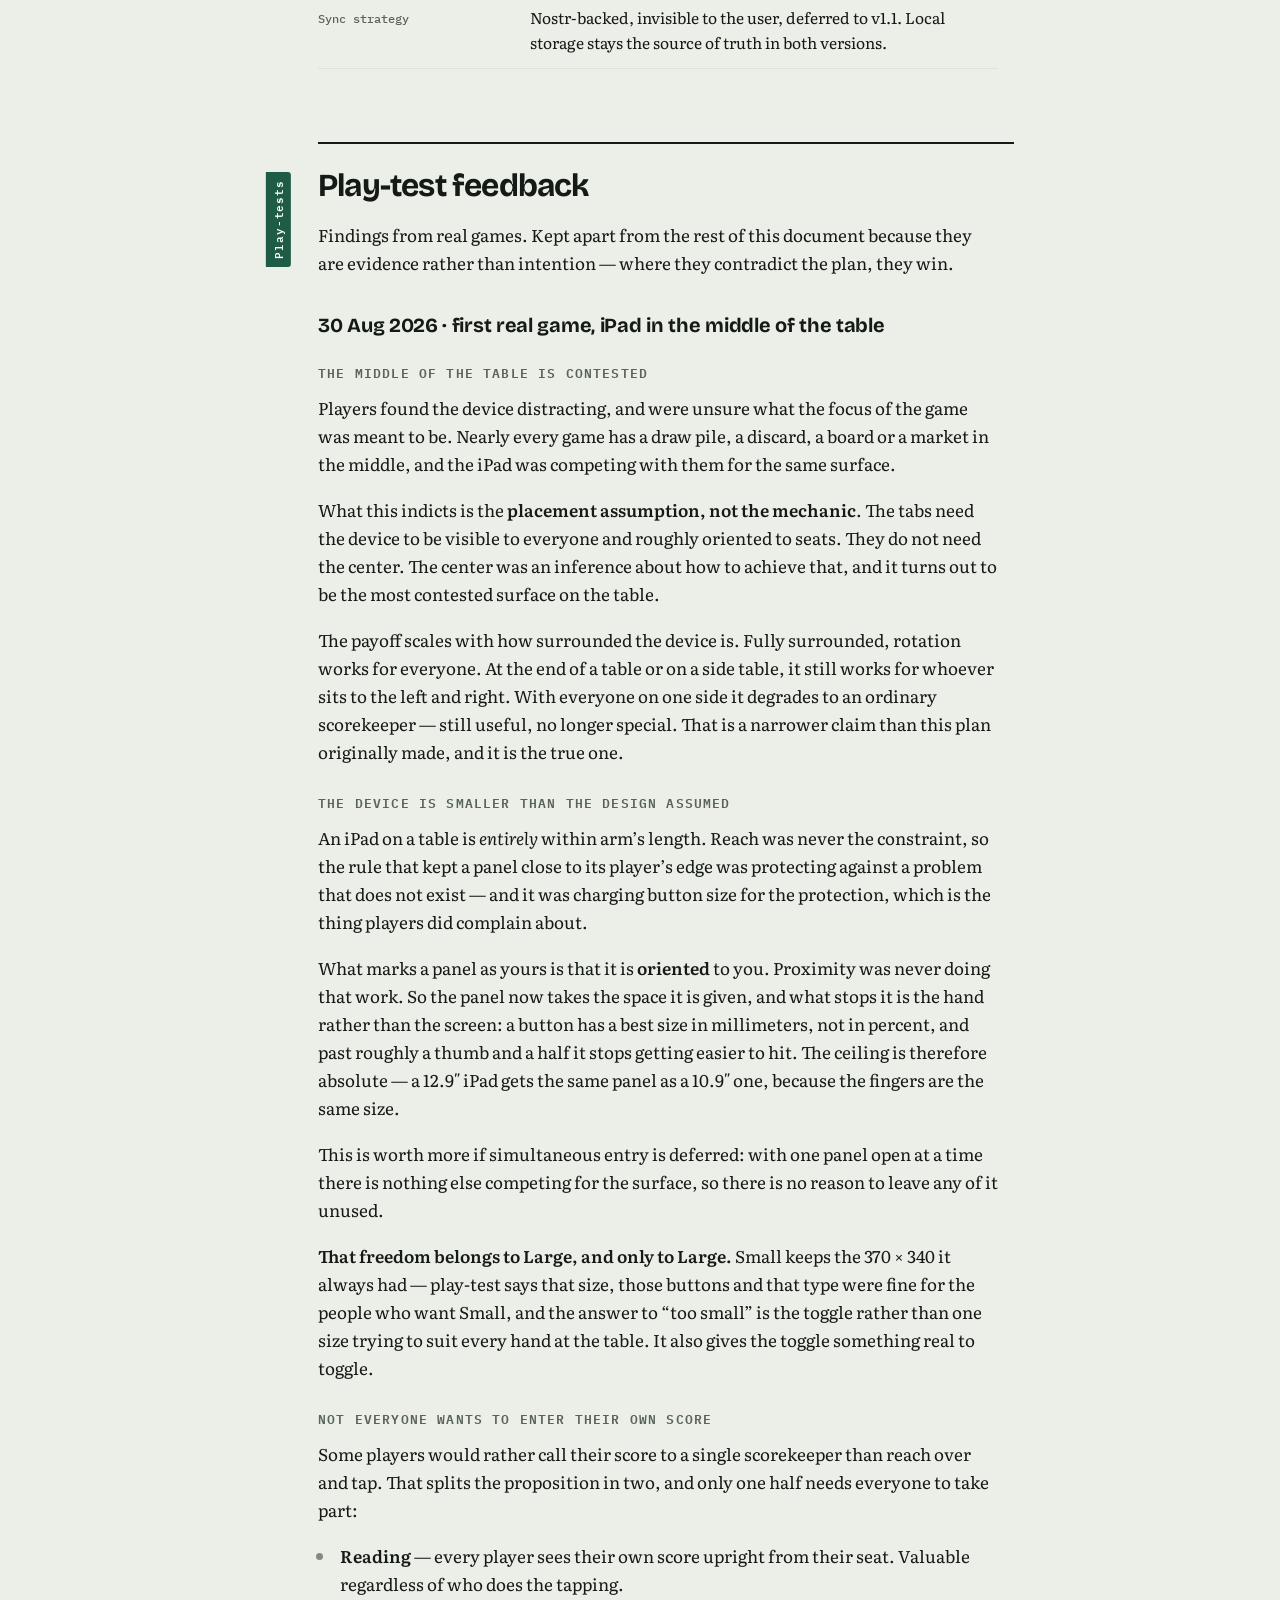
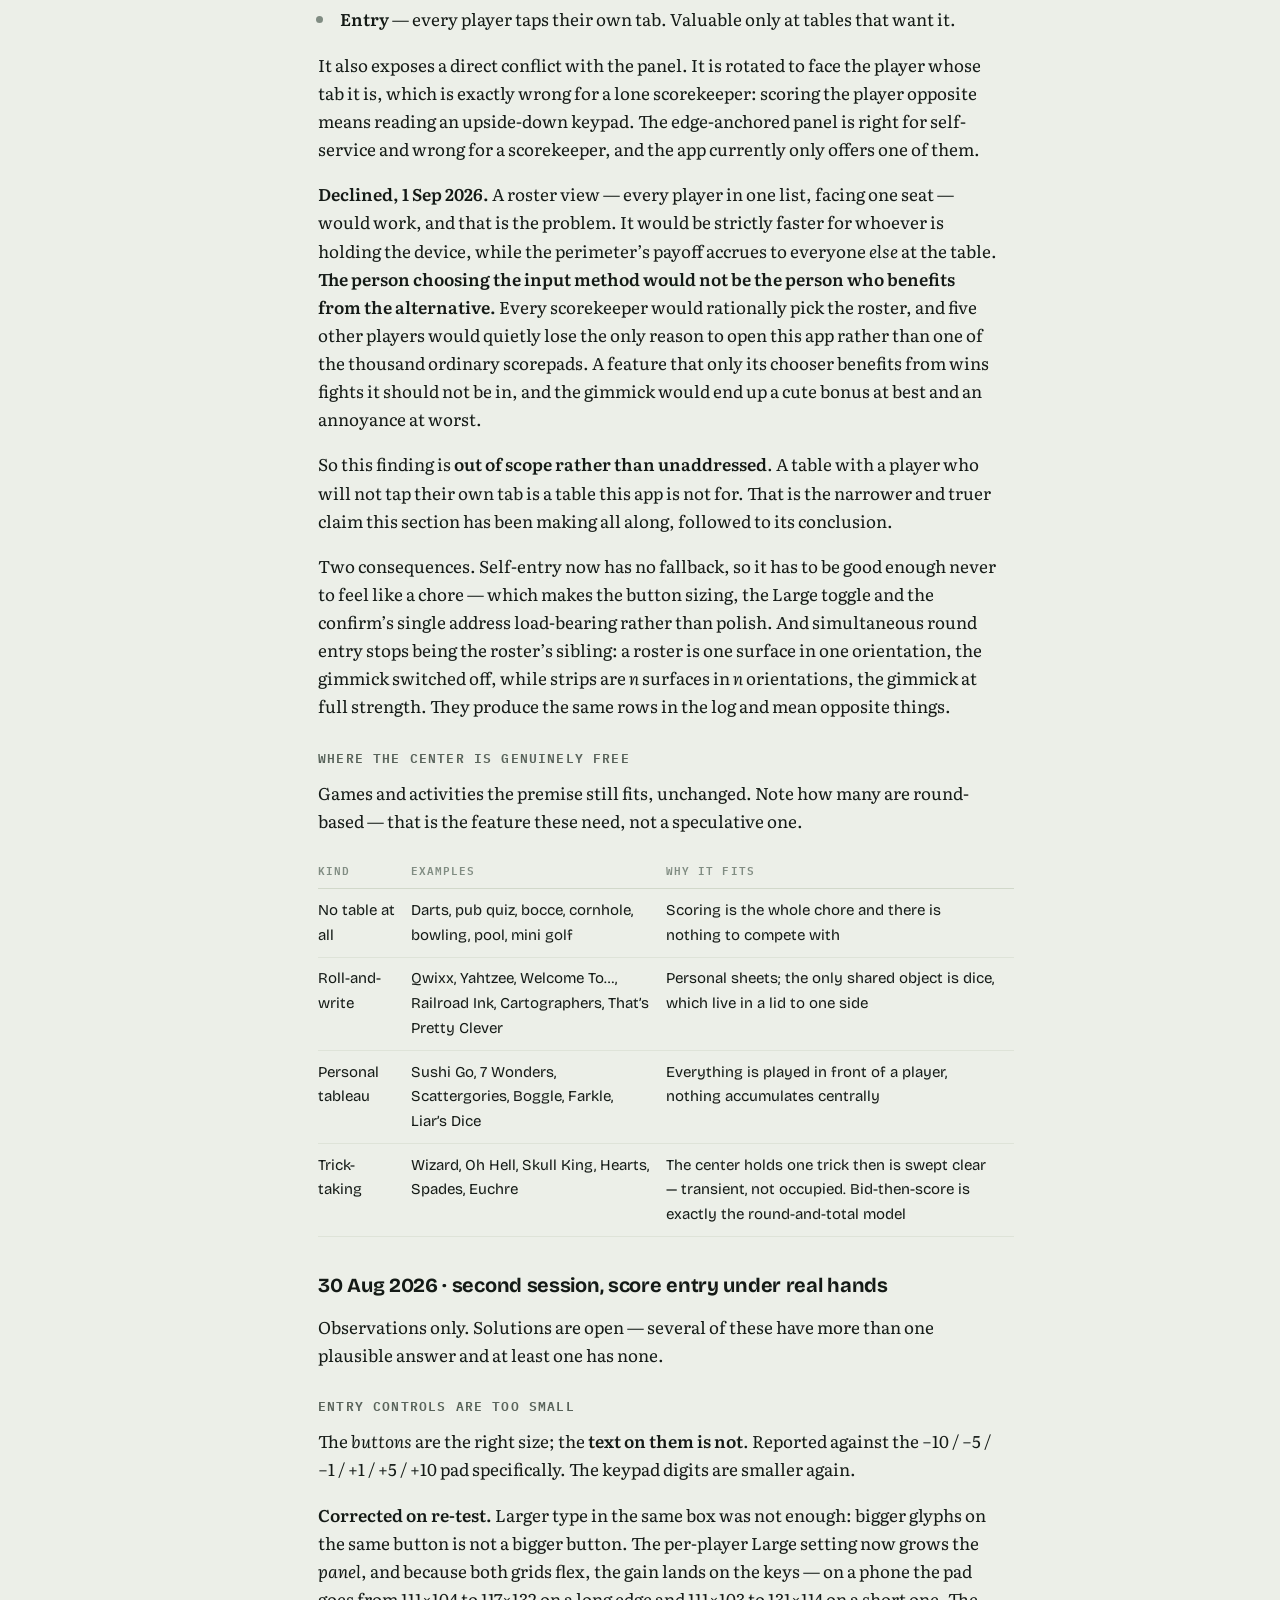
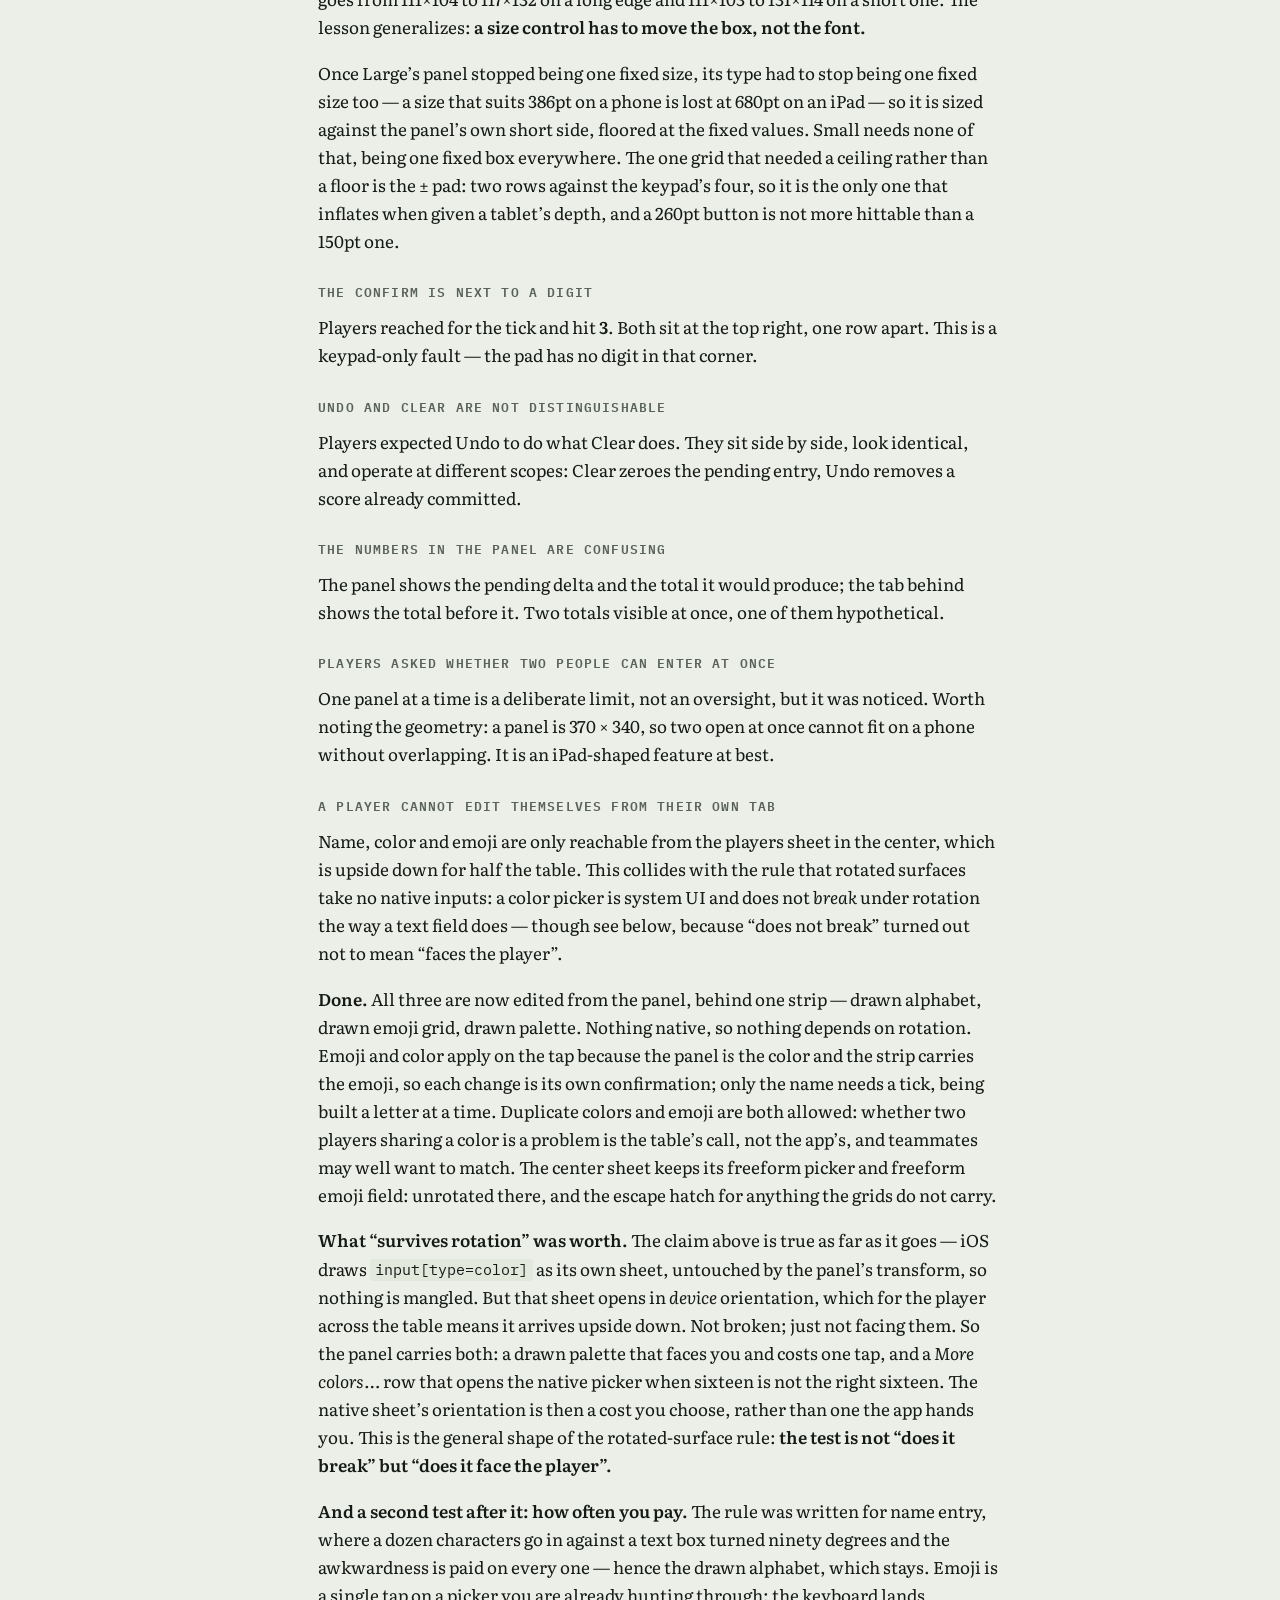
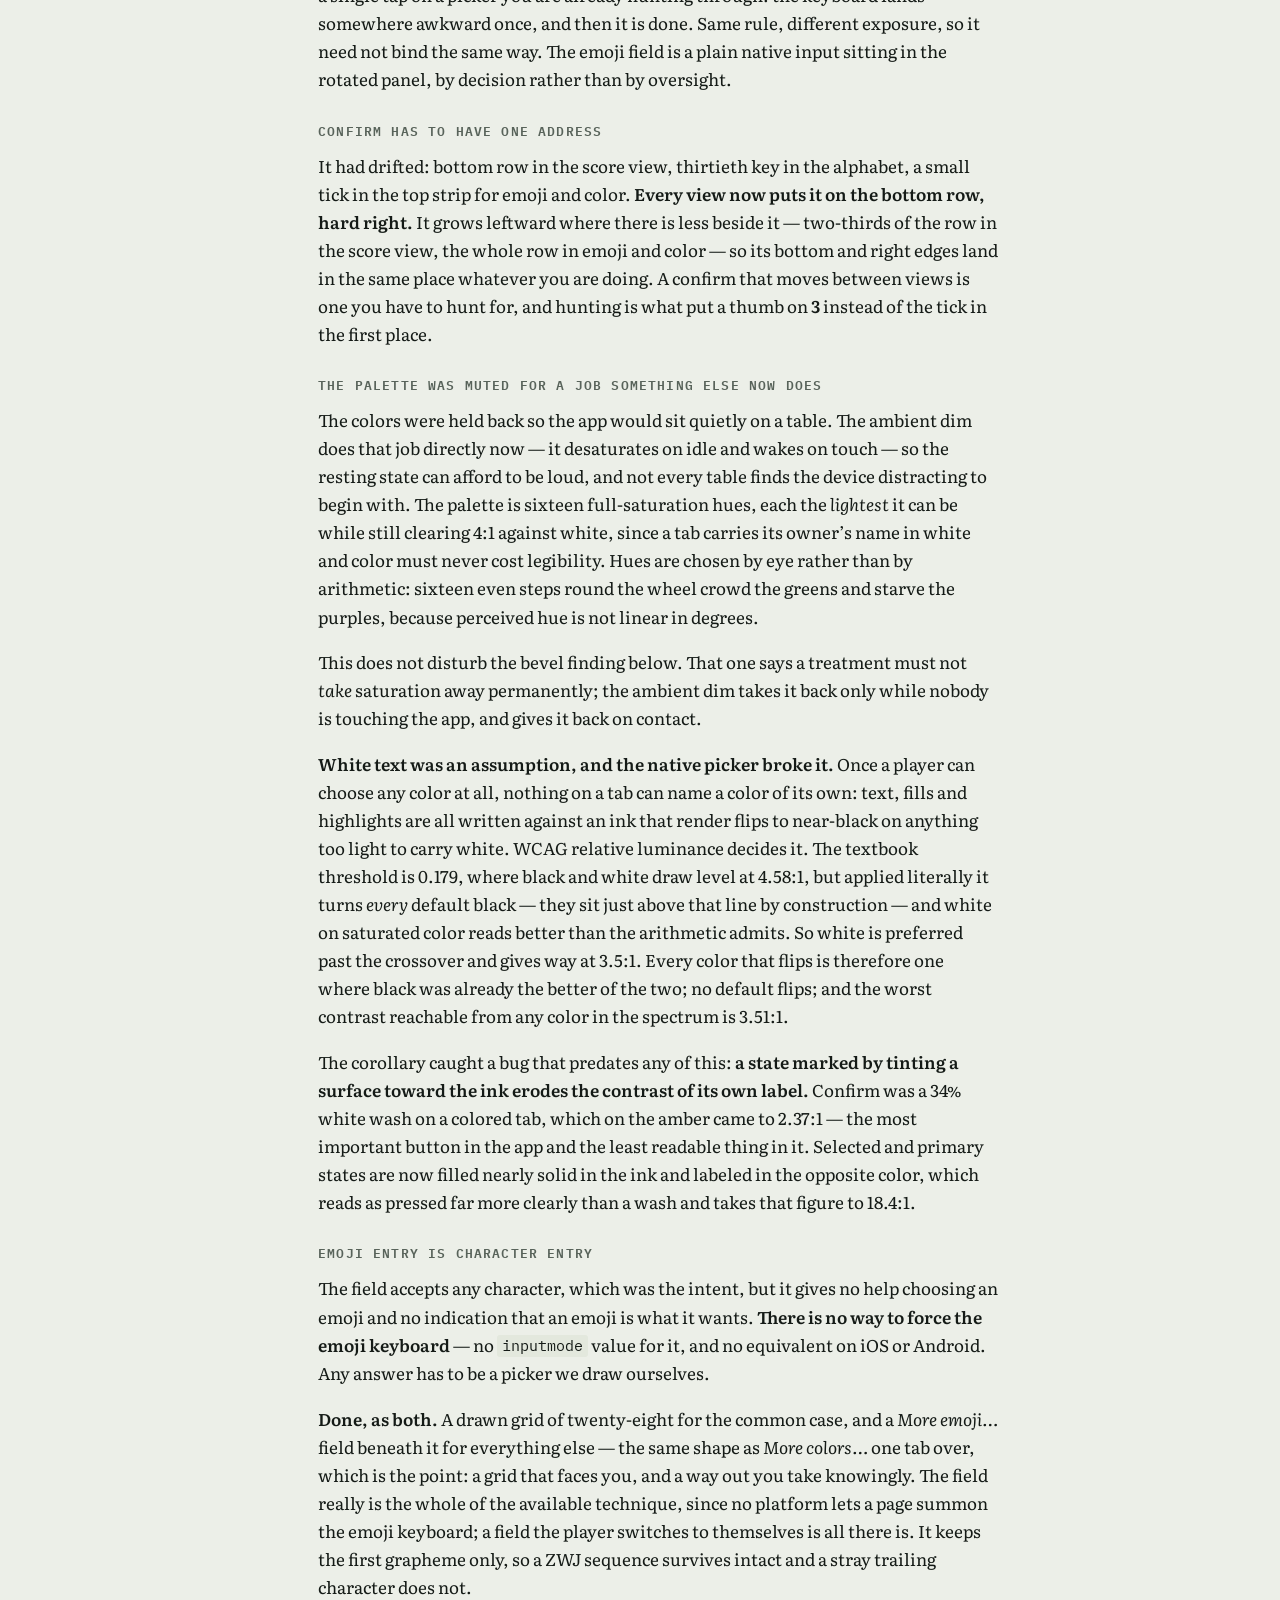
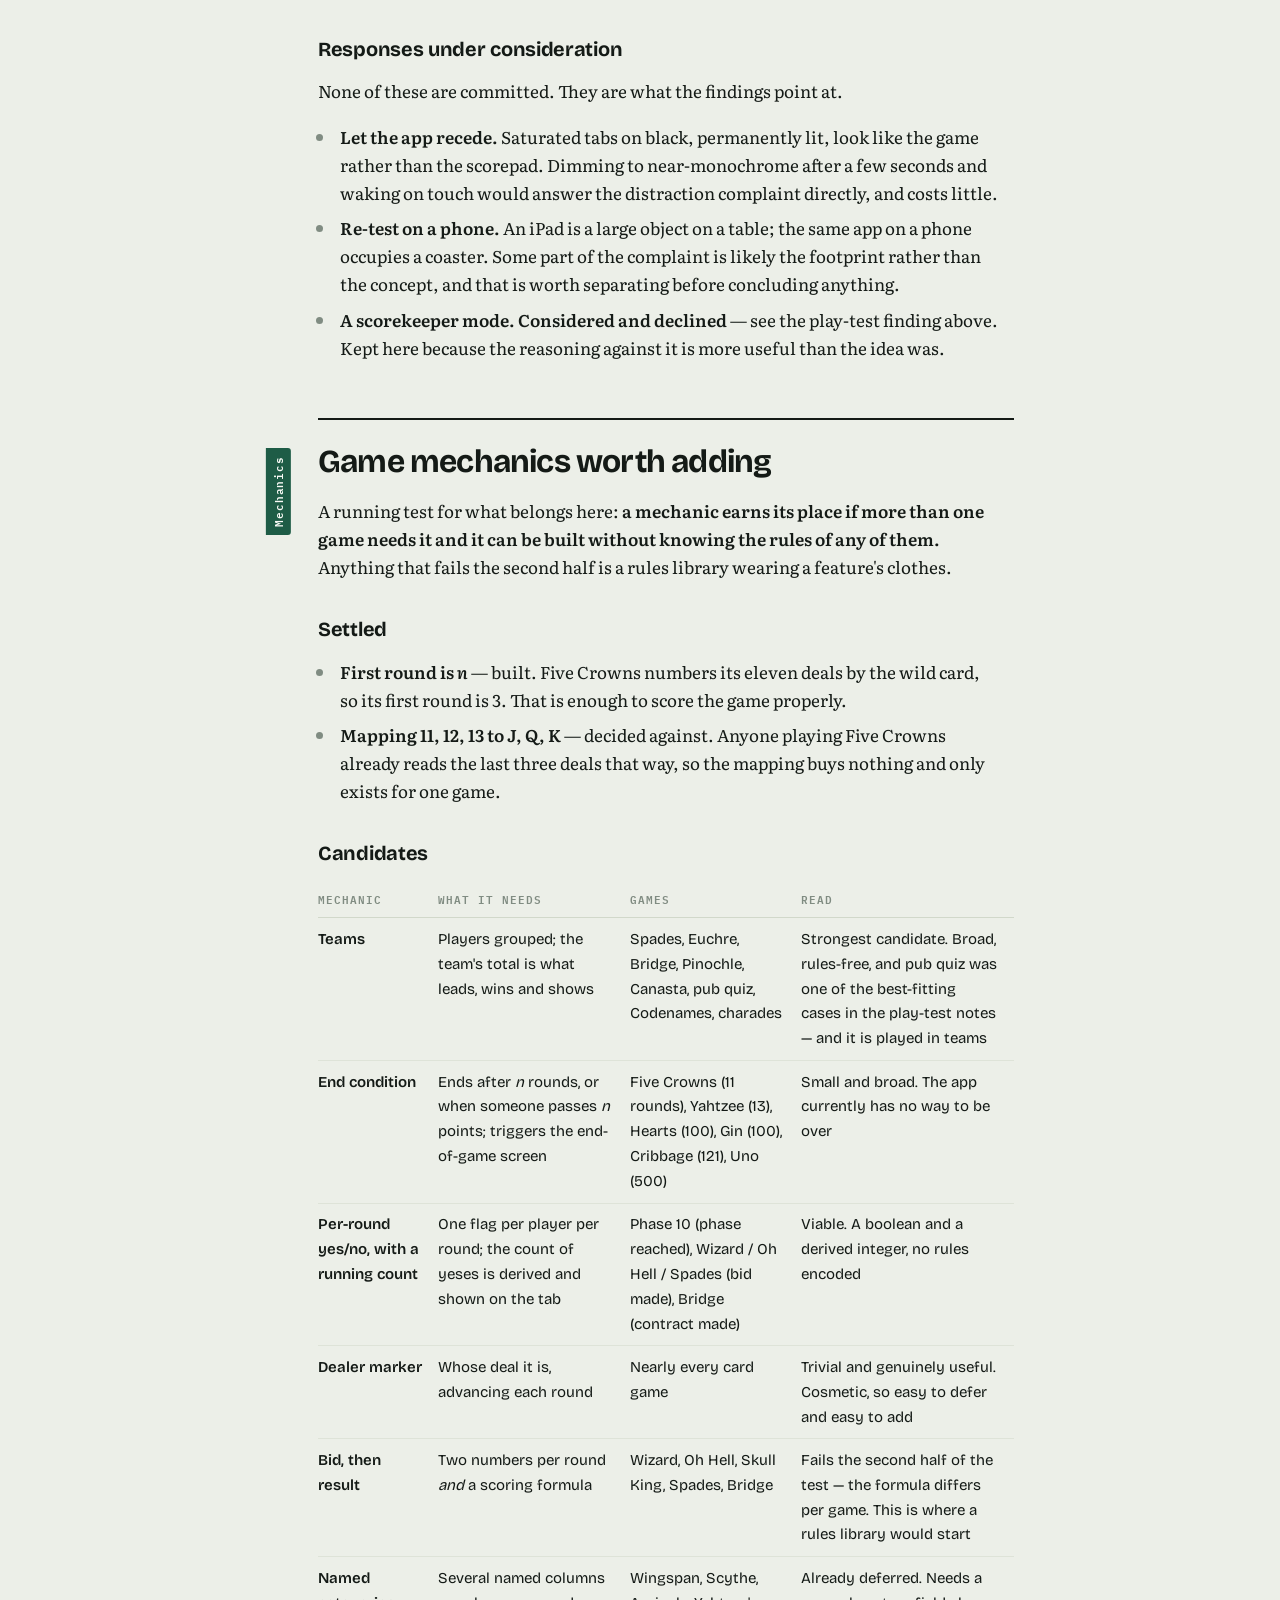
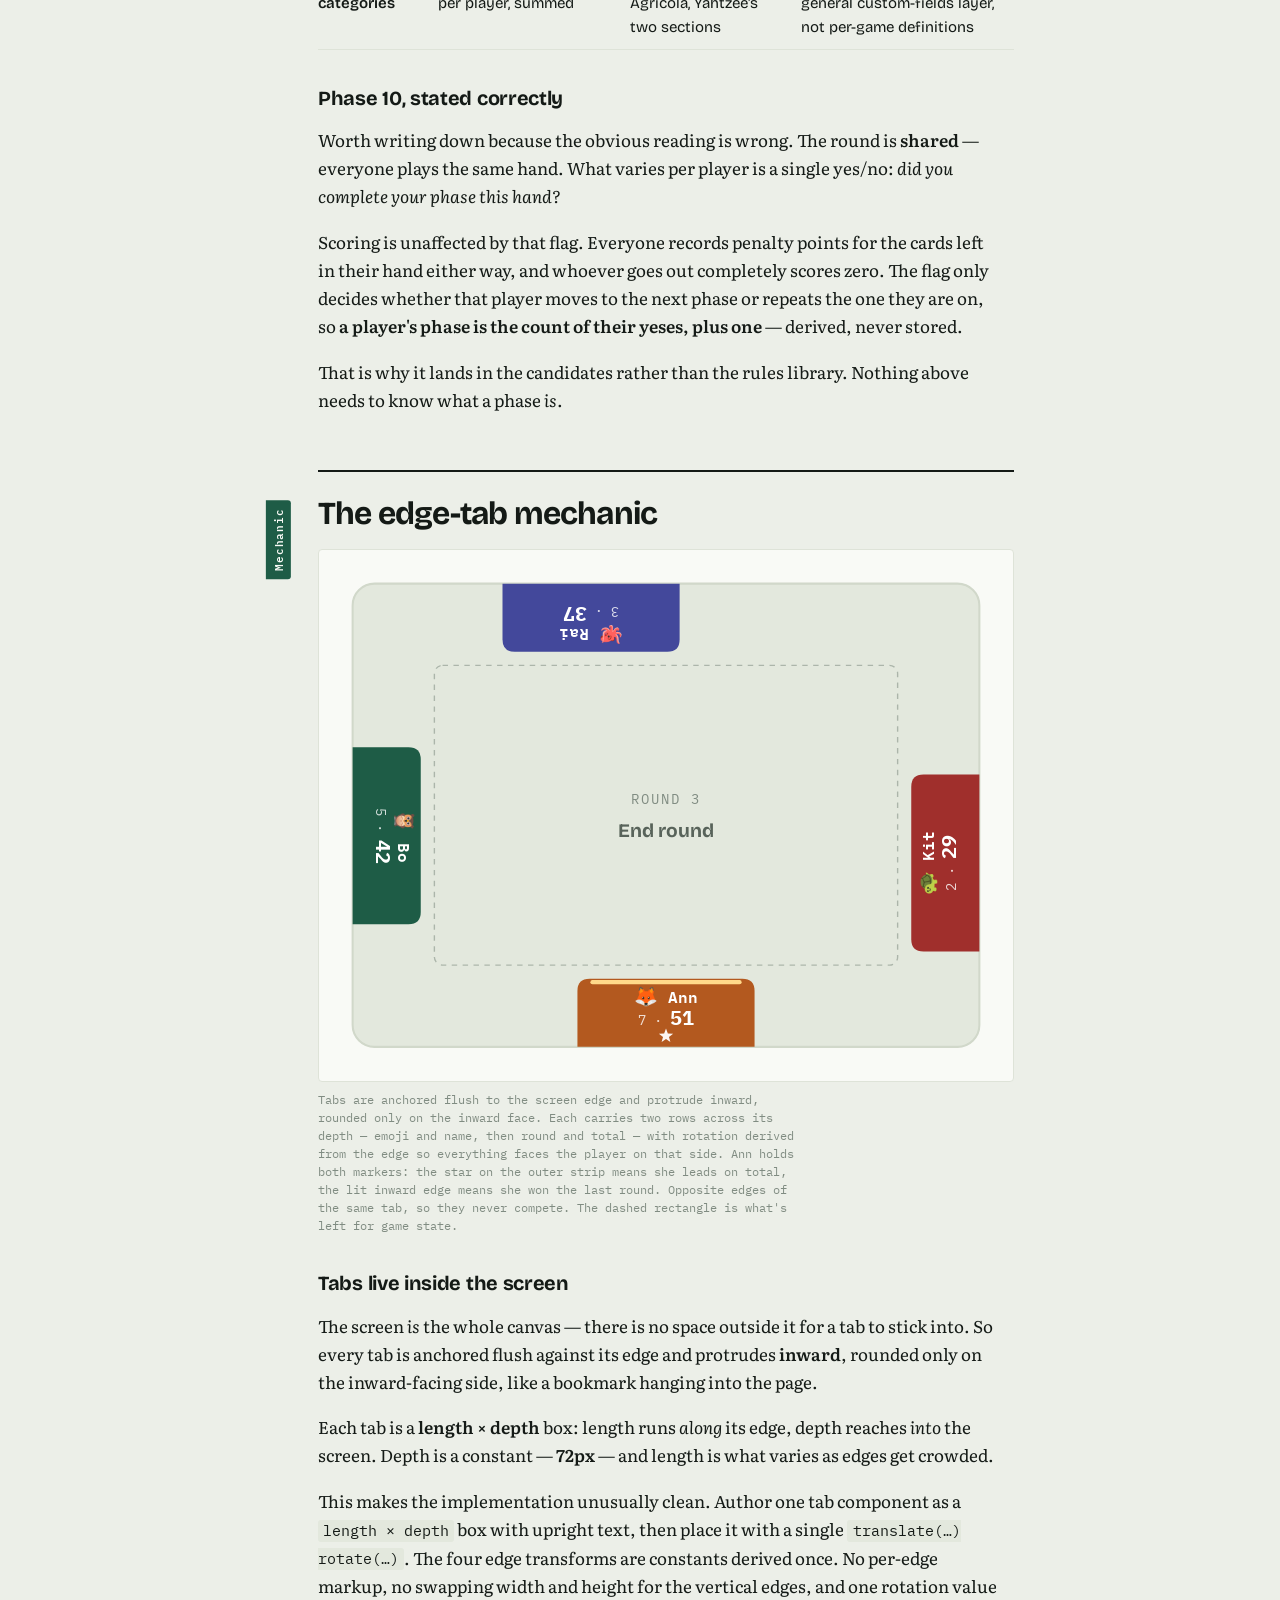
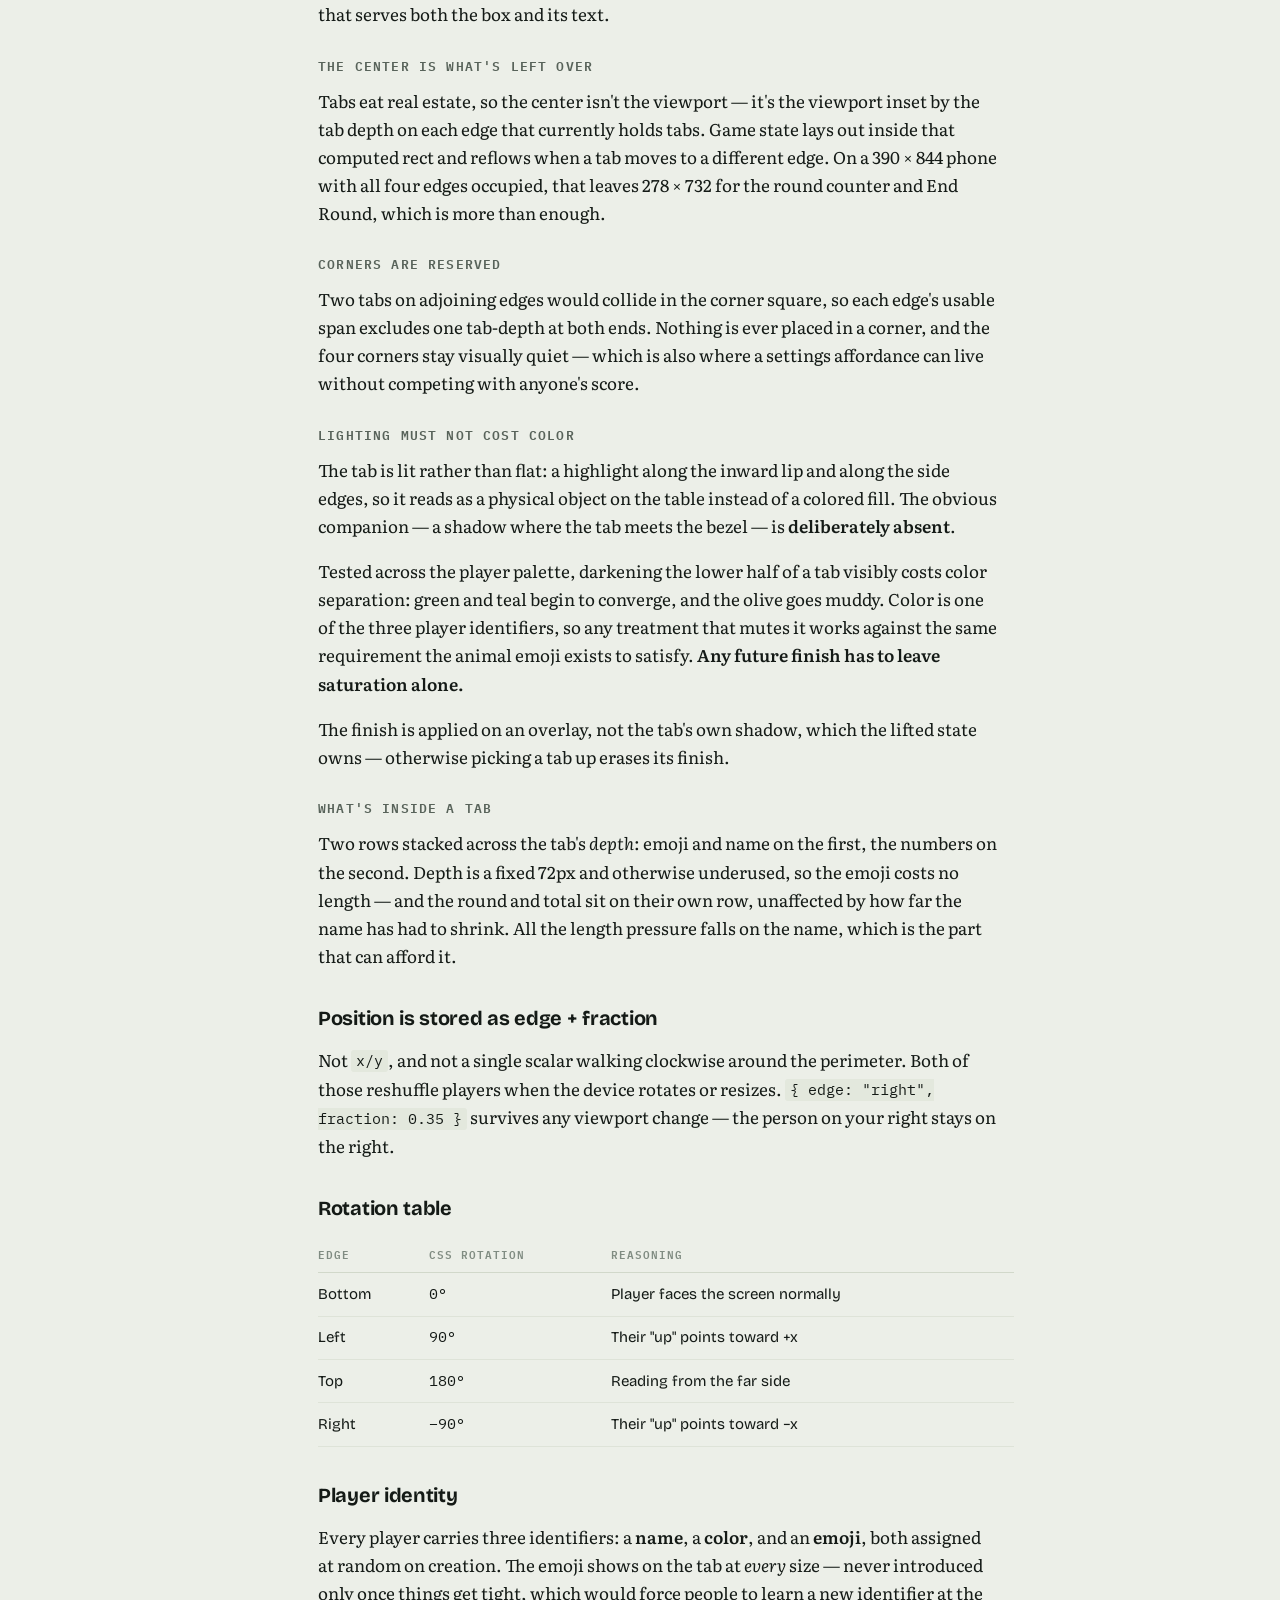
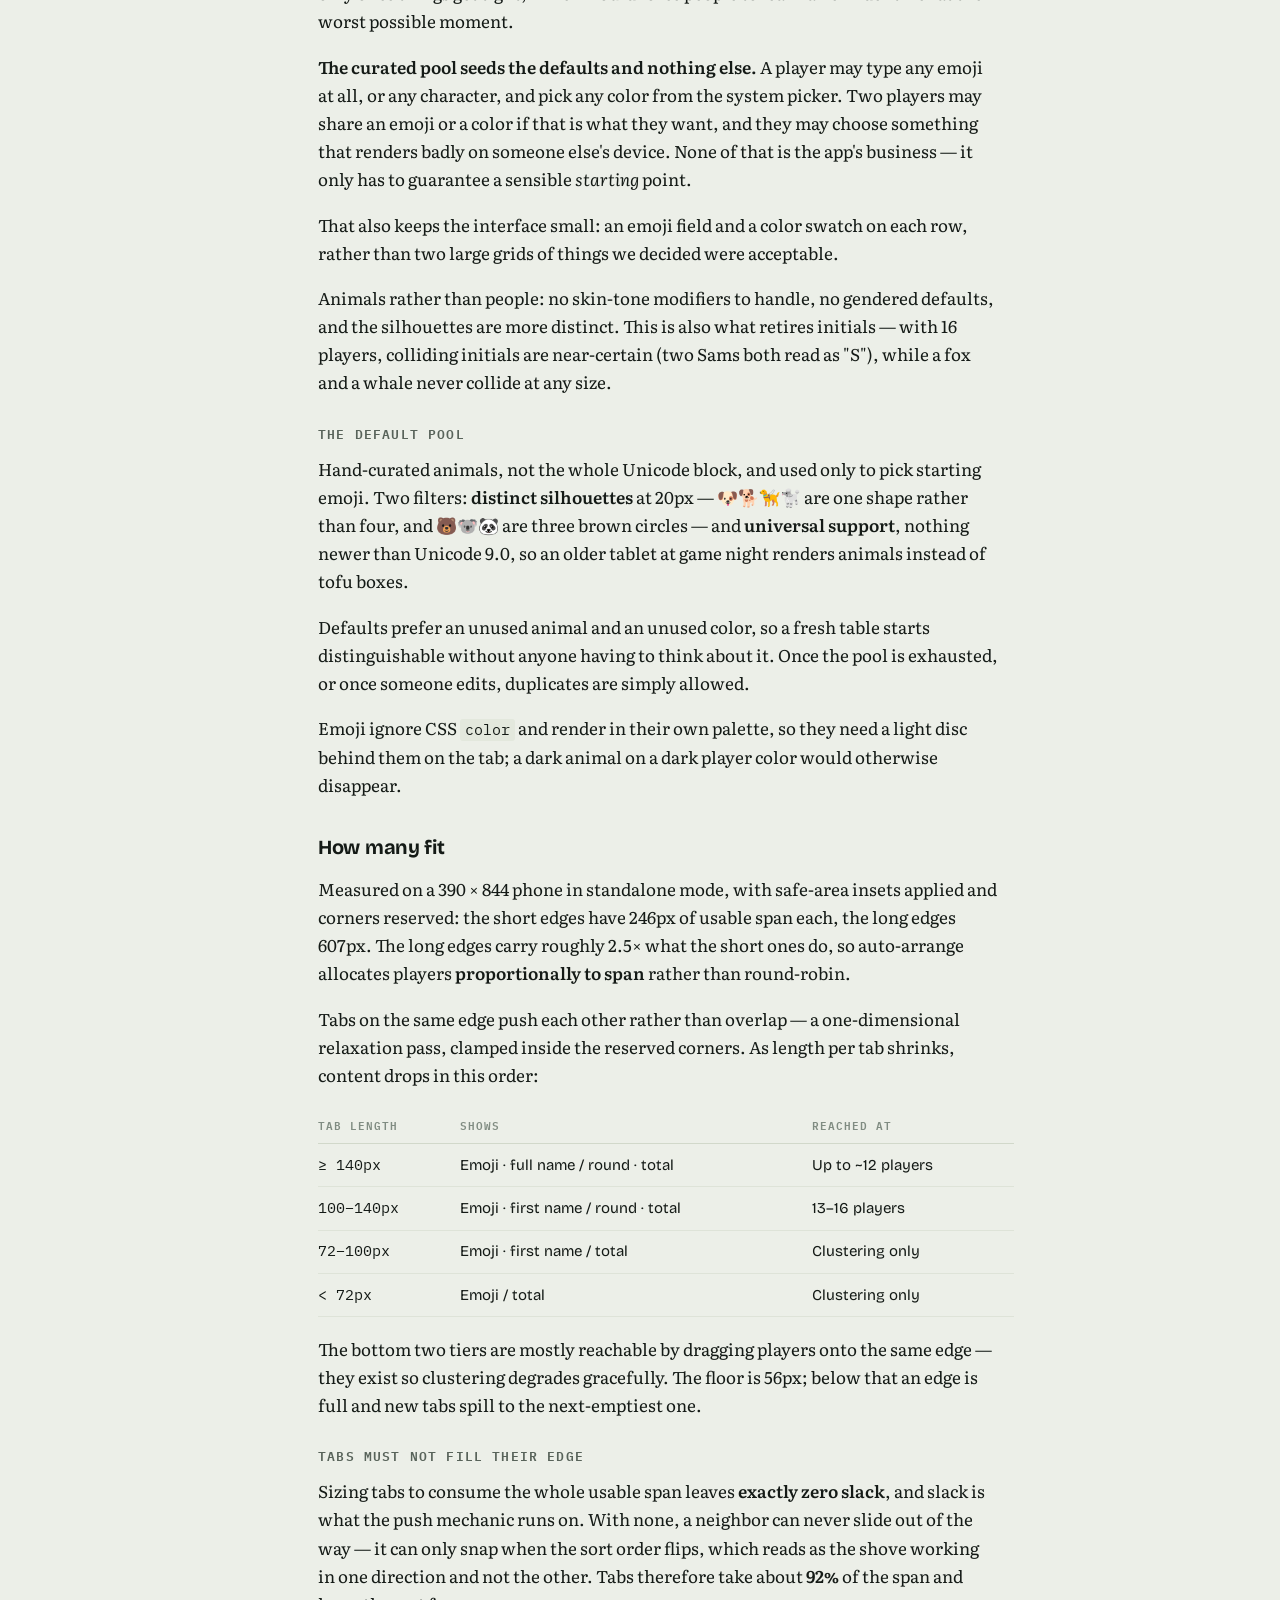
==== commit 3d9b4663: "Decline scorekeeper mode, and say why (#50) A roster view would work, and that is the problem. It wo" ====
--- a/ref/PLAN.html
+++ b/ref/PLAN.html
@@ -599,6 +599,9 @@
       <li><strong>Entry</strong> — every player taps their own tab. Valuable only at tables that want it.</li>
     </ul>
     <p>It also exposes a direct conflict with the panel. It is rotated to face the player whose tab it is, which is exactly wrong for a lone scorekeeper: scoring the player opposite means reading an upside-down keypad. The edge-anchored panel is right for self-service and wrong for a scorekeeper, and the app currently only offers one of them.</p>
+    <p><strong>Declined, 1 Sep 2026.</strong> A roster view &mdash; every player in one list, facing one seat &mdash; would work, and that is the problem. It would be strictly faster for whoever is holding the device, while the perimeter&rsquo;s payoff accrues to everyone <em>else</em> at the table. <strong>The person choosing the input method would not be the person who benefits from the alternative.</strong> Every scorekeeper would rationally pick the roster, and five other players would quietly lose the only reason to open this app rather than one of the thousand ordinary scorepads. A feature that only its chooser benefits from wins fights it should not be in, and the gimmick would end up a cute bonus at best and an annoyance at worst.</p>
+    <p>So this finding is <strong>out of scope rather than unaddressed</strong>. A table with a player who will not tap their own tab is a table this app is not for. That is the narrower and truer claim this section has been making all along, followed to its conclusion.</p>
+    <p>Two consequences. Self-entry now has no fallback, so it has to be good enough never to feel like a chore &mdash; which makes the button sizing, the Large toggle and the confirm&rsquo;s single address load-bearing rather than polish. And simultaneous round entry stops being the roster&rsquo;s sibling: a roster is one surface in one orientation, the gimmick switched off, while strips are <em>n</em> surfaces in <em>n</em> orientations, the gimmick at full strength. They produce the same rows in the log and mean opposite things.</p>
 
     <h4>Where the center is genuinely free</h4>
     <p>Games and activities the premise still fits, unchanged. Note how many are round-based — that is the feature these need, not a speculative one.</p>
@@ -658,7 +661,7 @@
     <ul>
       <li><strong>Let the app recede.</strong> Saturated tabs on black, permanently lit, look like the game rather than the scorepad. Dimming to near-monochrome after a few seconds and waking on touch would answer the distraction complaint directly, and costs little.</li>
       <li><strong>Re-test on a phone.</strong> An iPad is a large object on a table; the same app on a phone occupies a coaster. Some part of the complaint is likely the footprint rather than the concept, and that is worth separating before concluding anything.</li>
-      <li><strong>A scorekeeper mode.</strong> Panels open facing one designated seat instead of the player whose tab it is. This is the case the centered dialog rejected in M2 would have served well — it was not wrong, it was wrong for self-service entry.</li>
+      <li><strong>A scorekeeper mode. Considered and declined</strong> — see the play-test finding above. Kept here because the reasoning against it is more useful than the idea was.</li>
     </ul>
   </section>
 
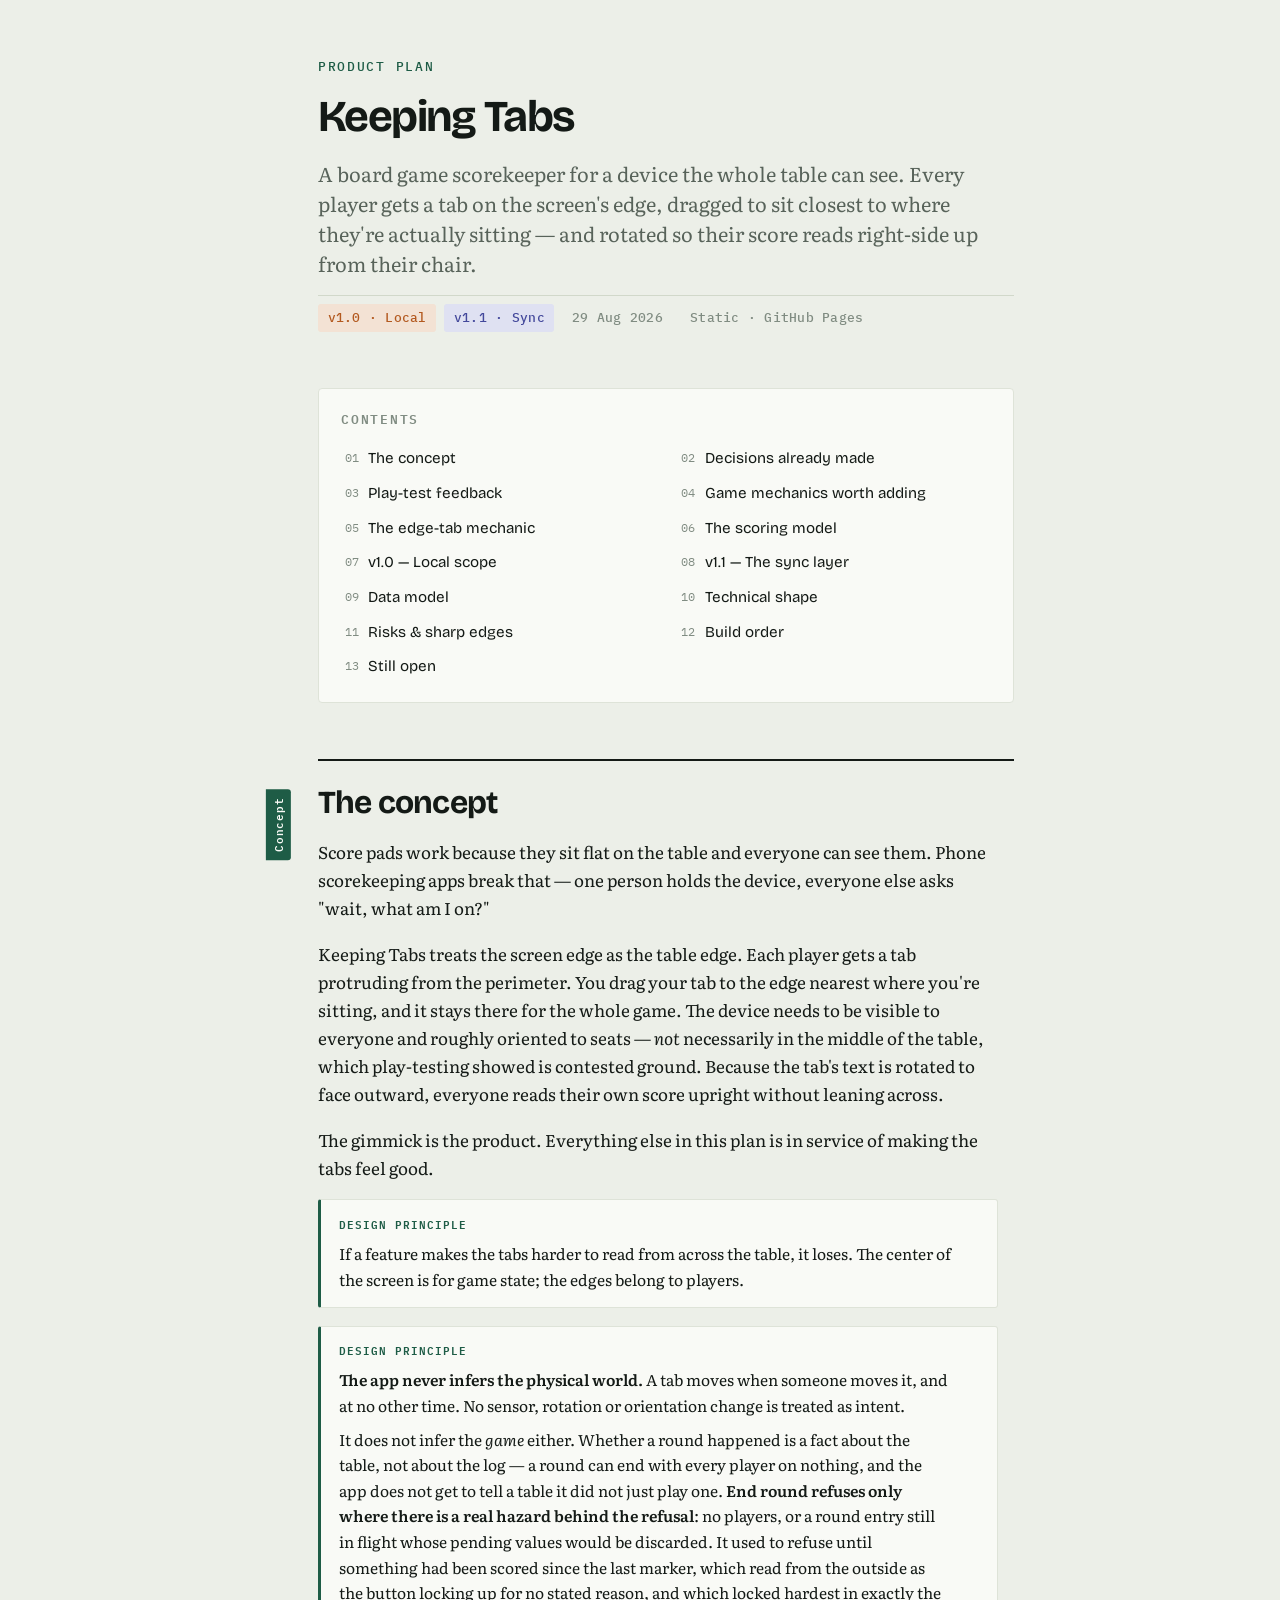
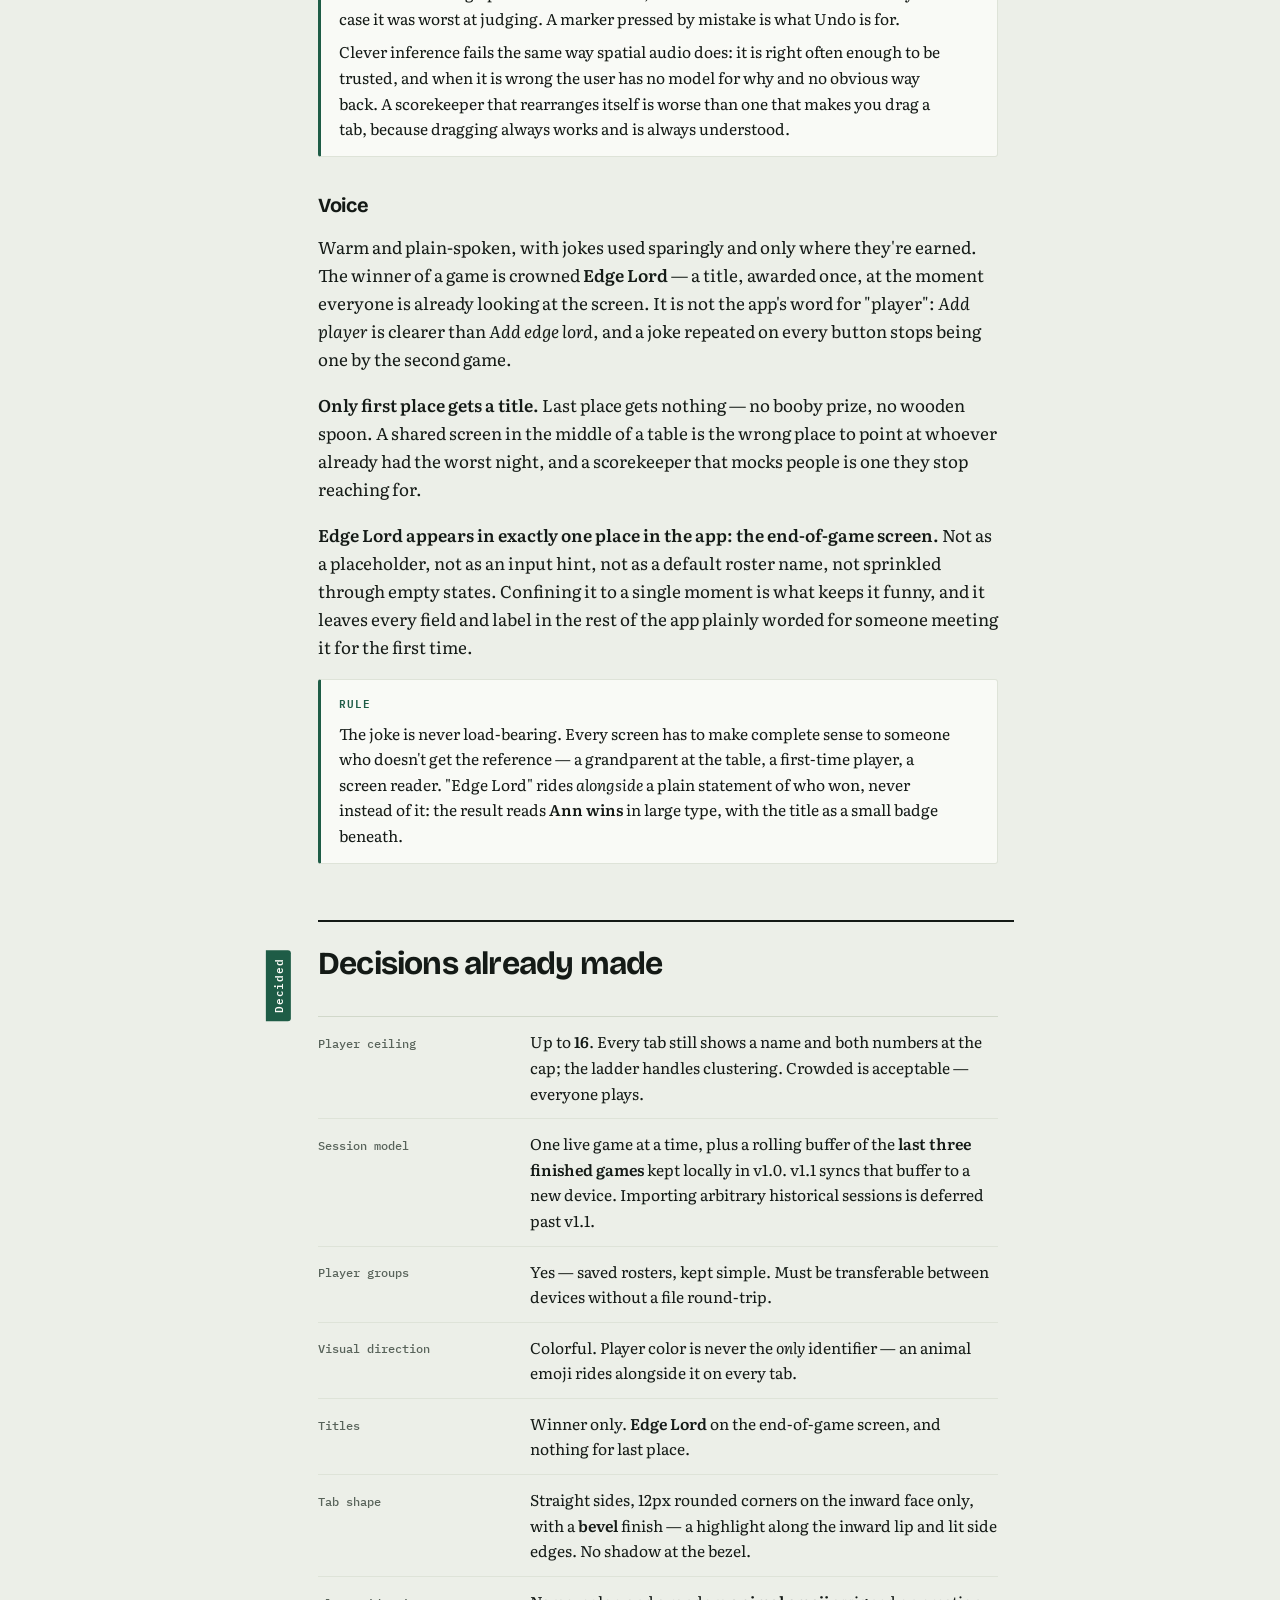
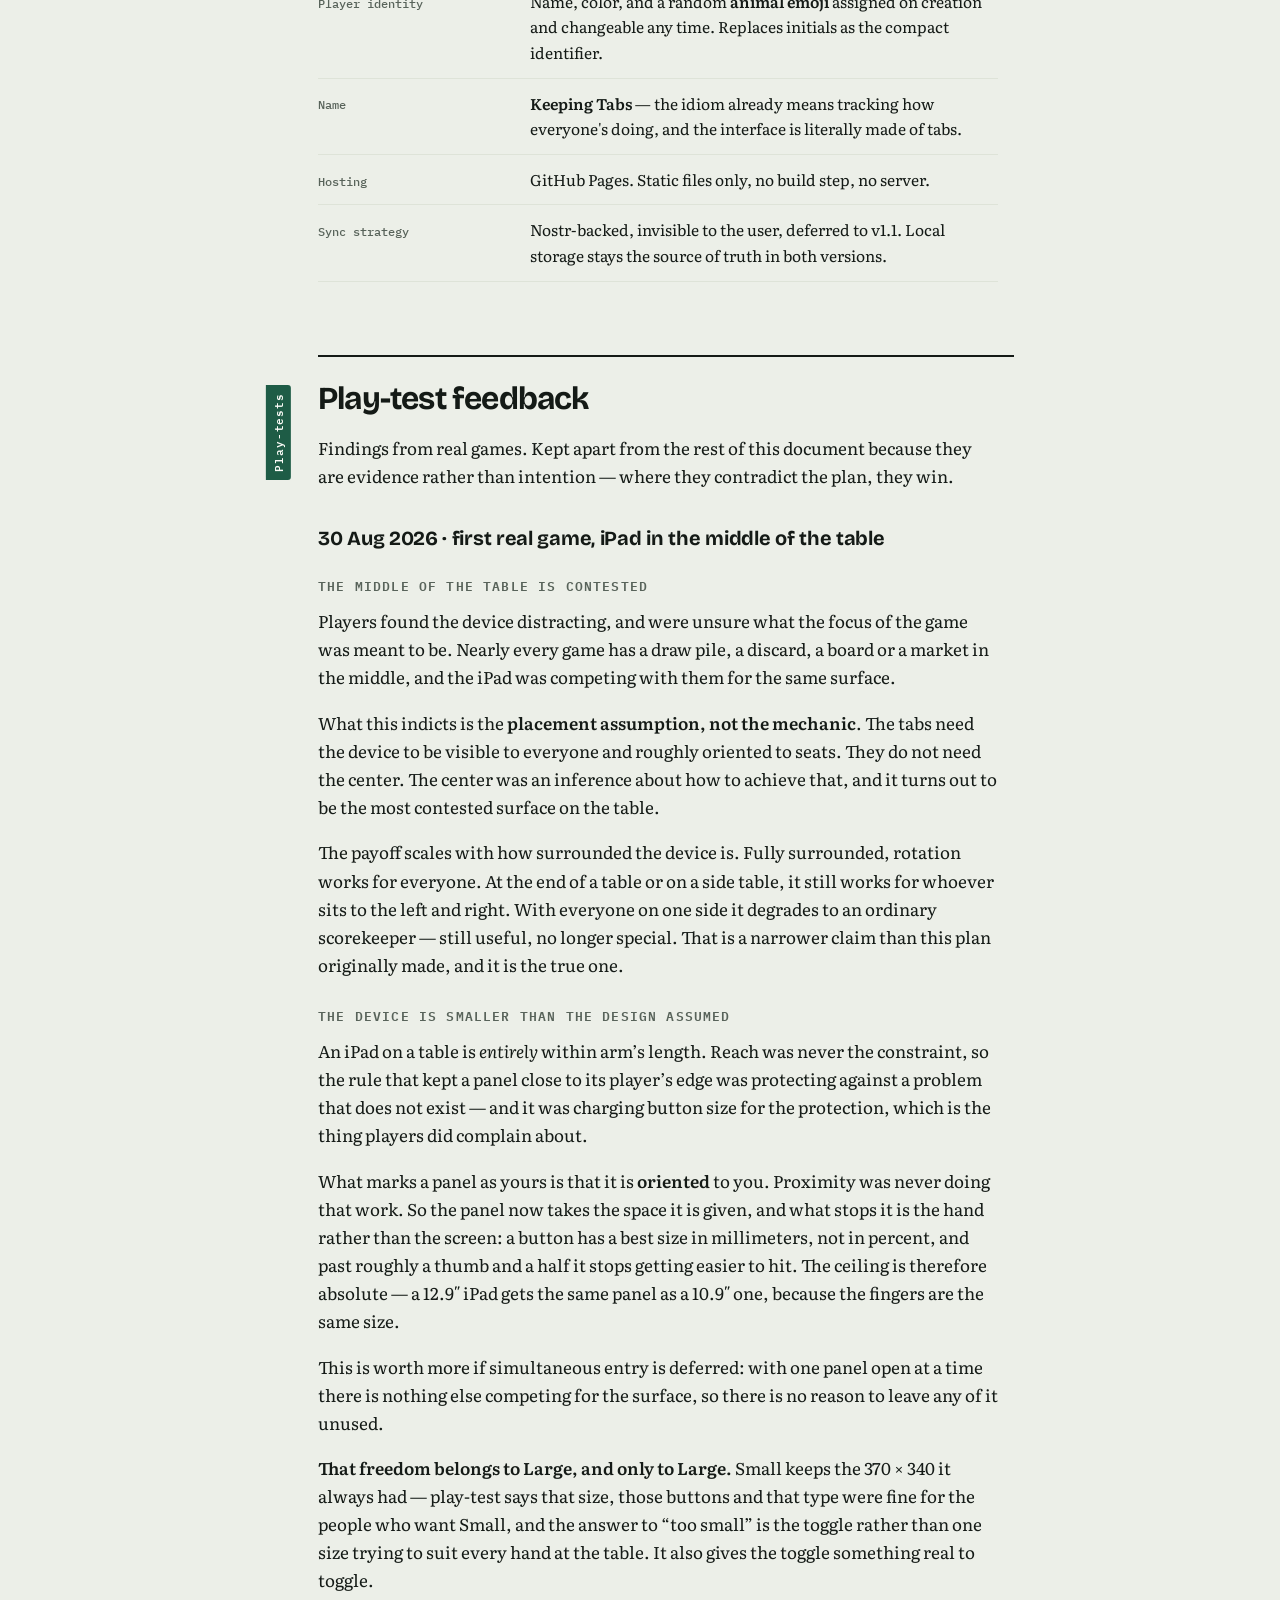
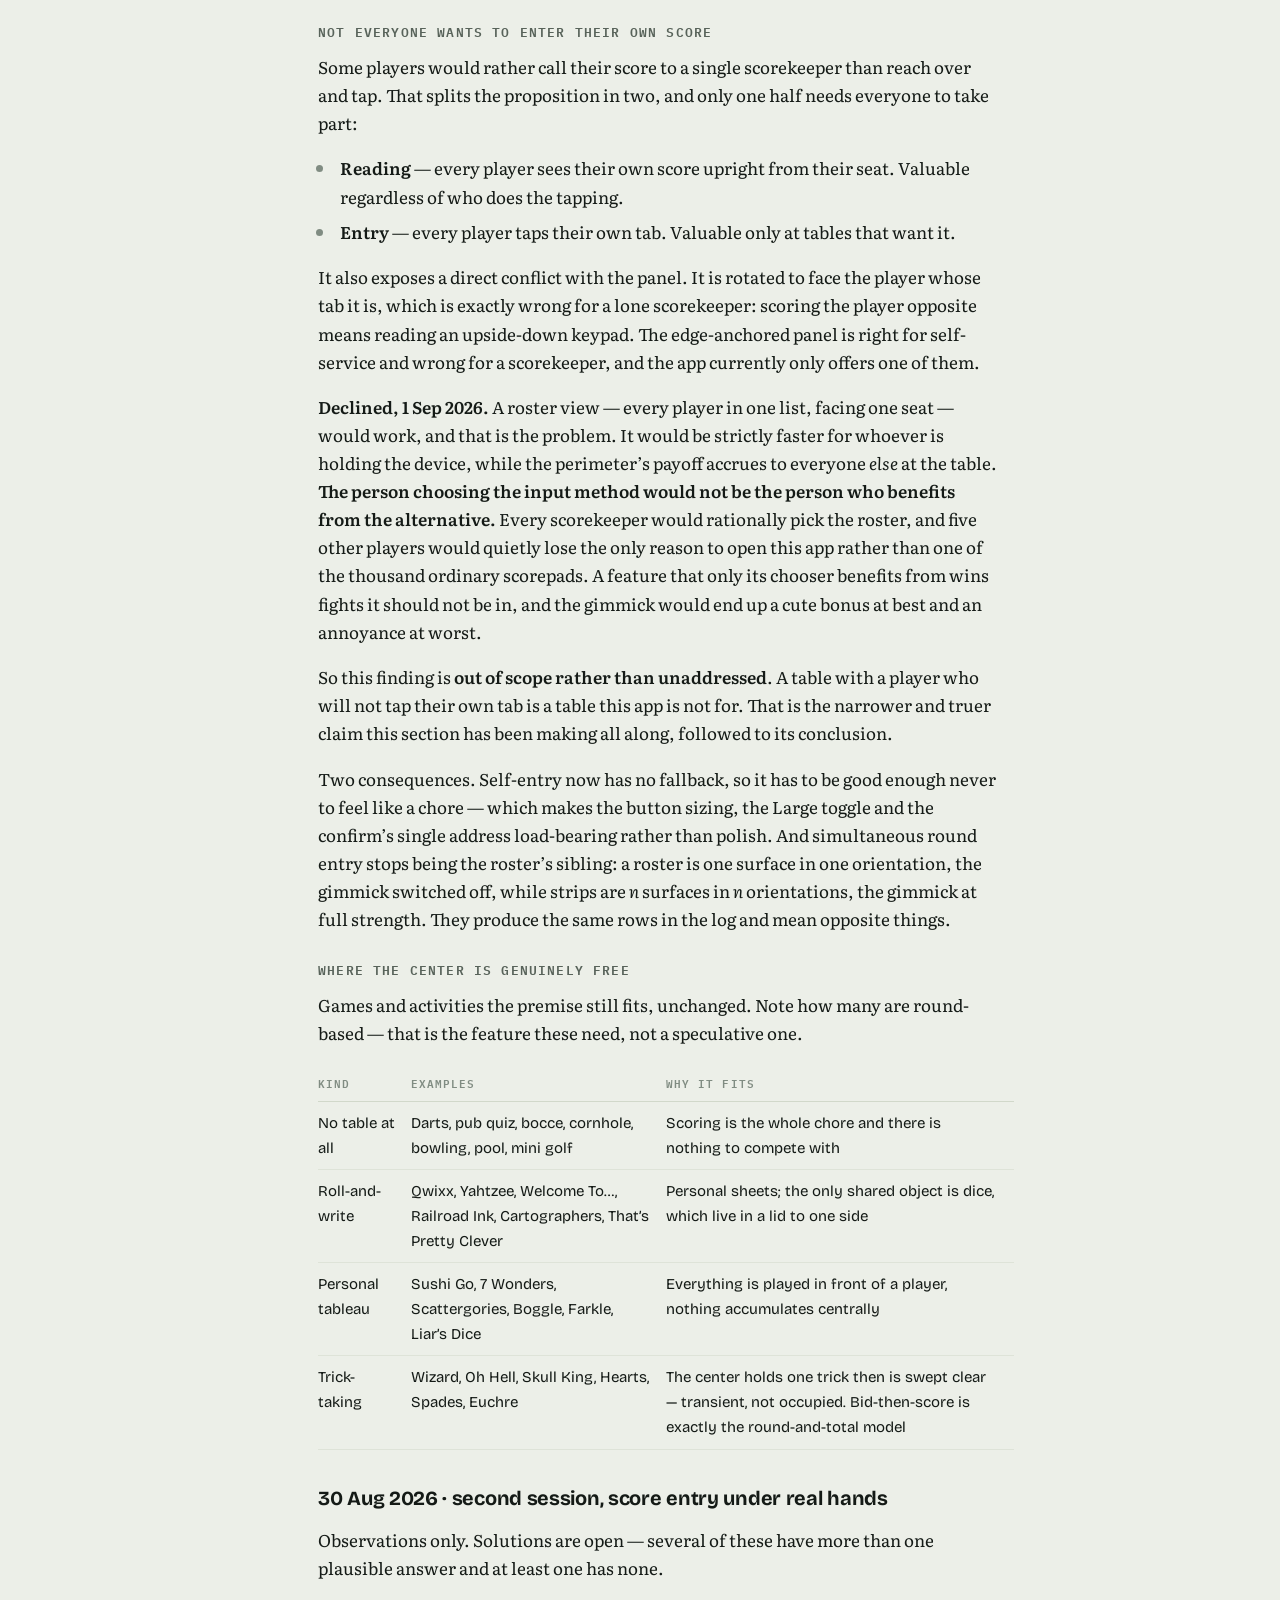
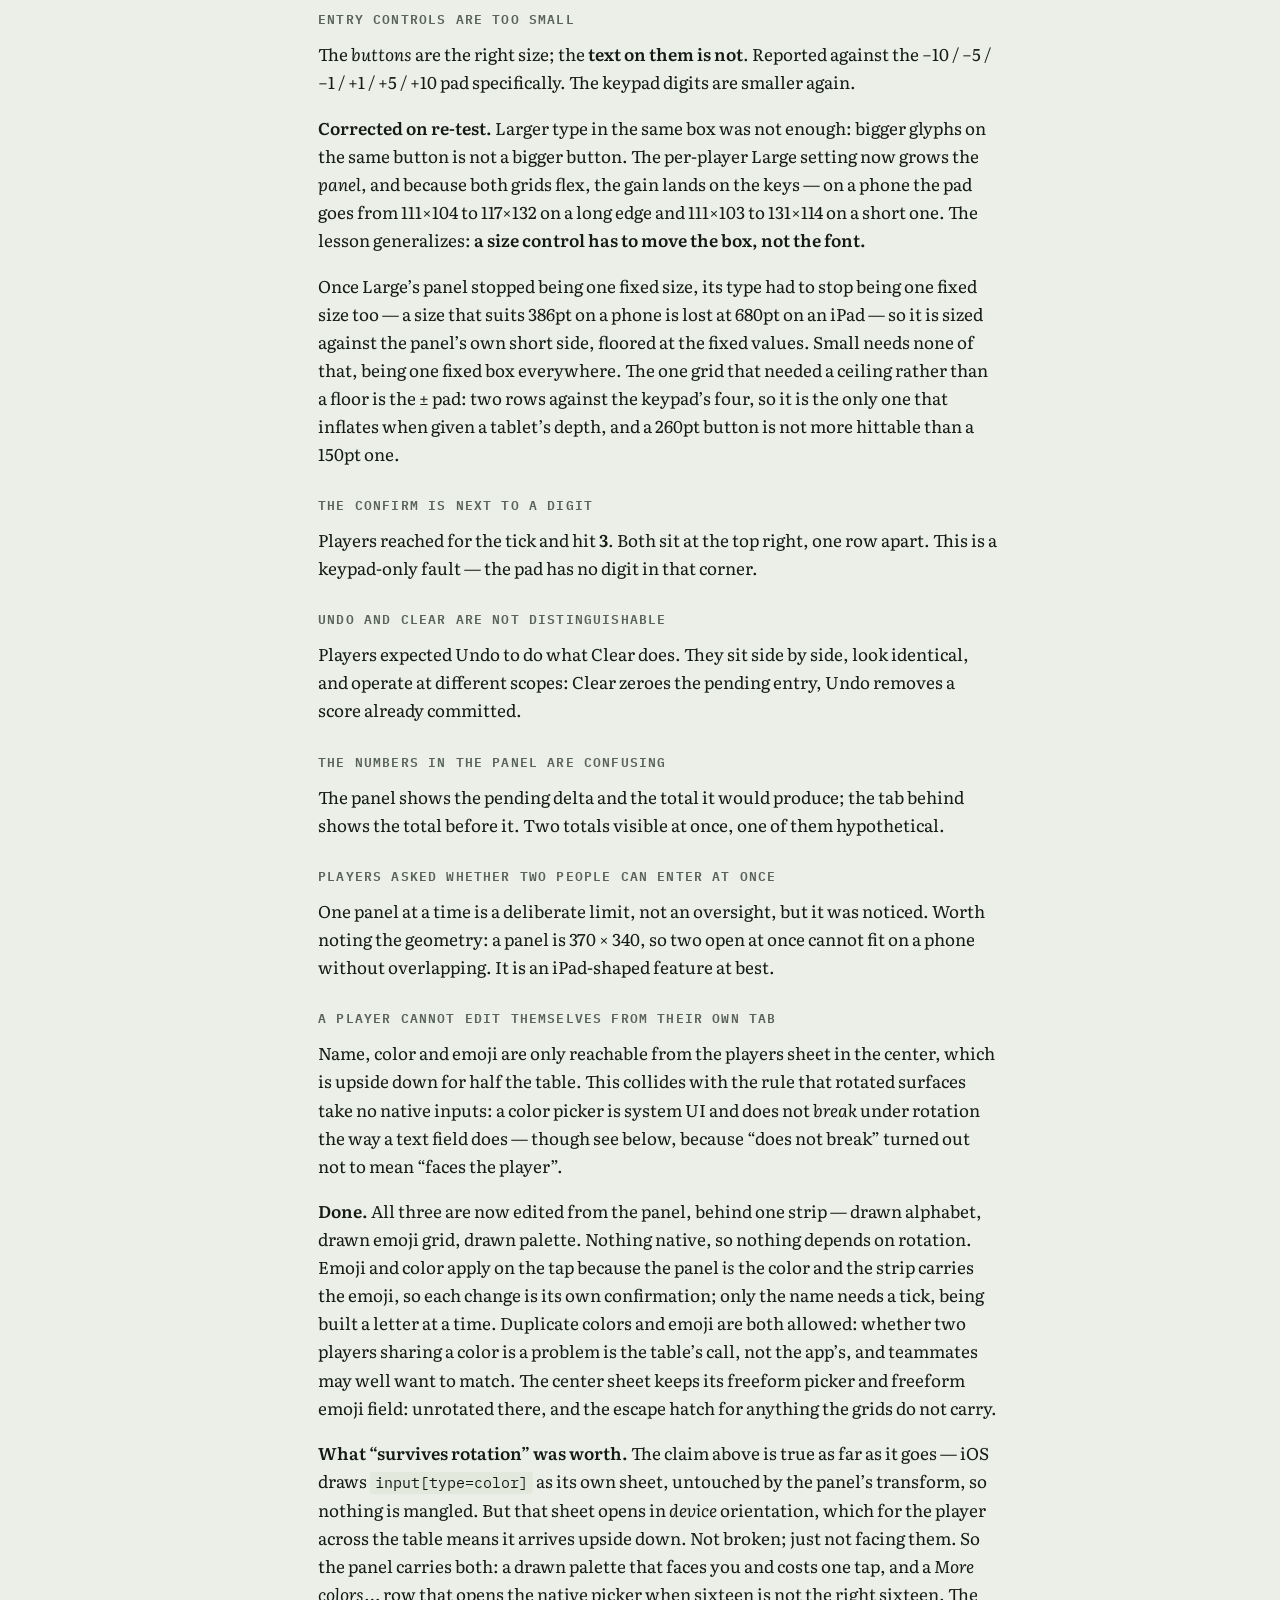
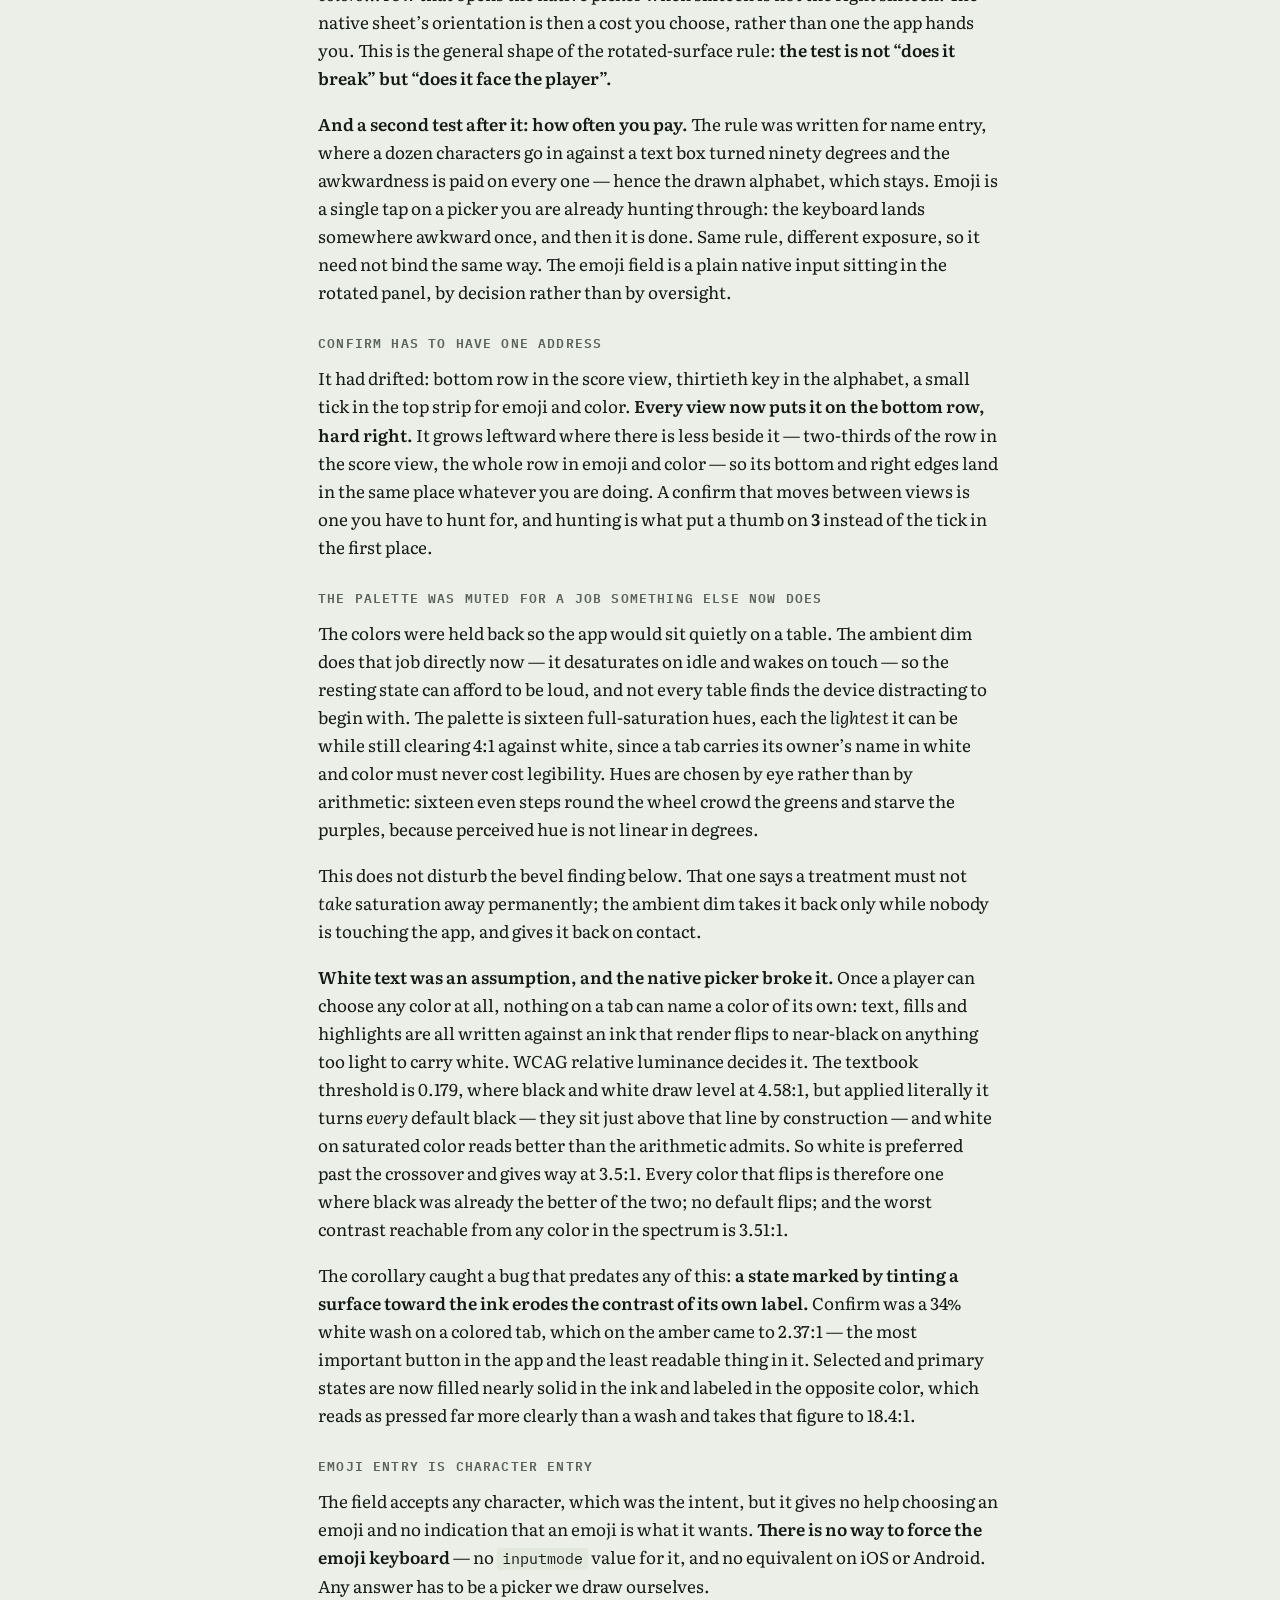
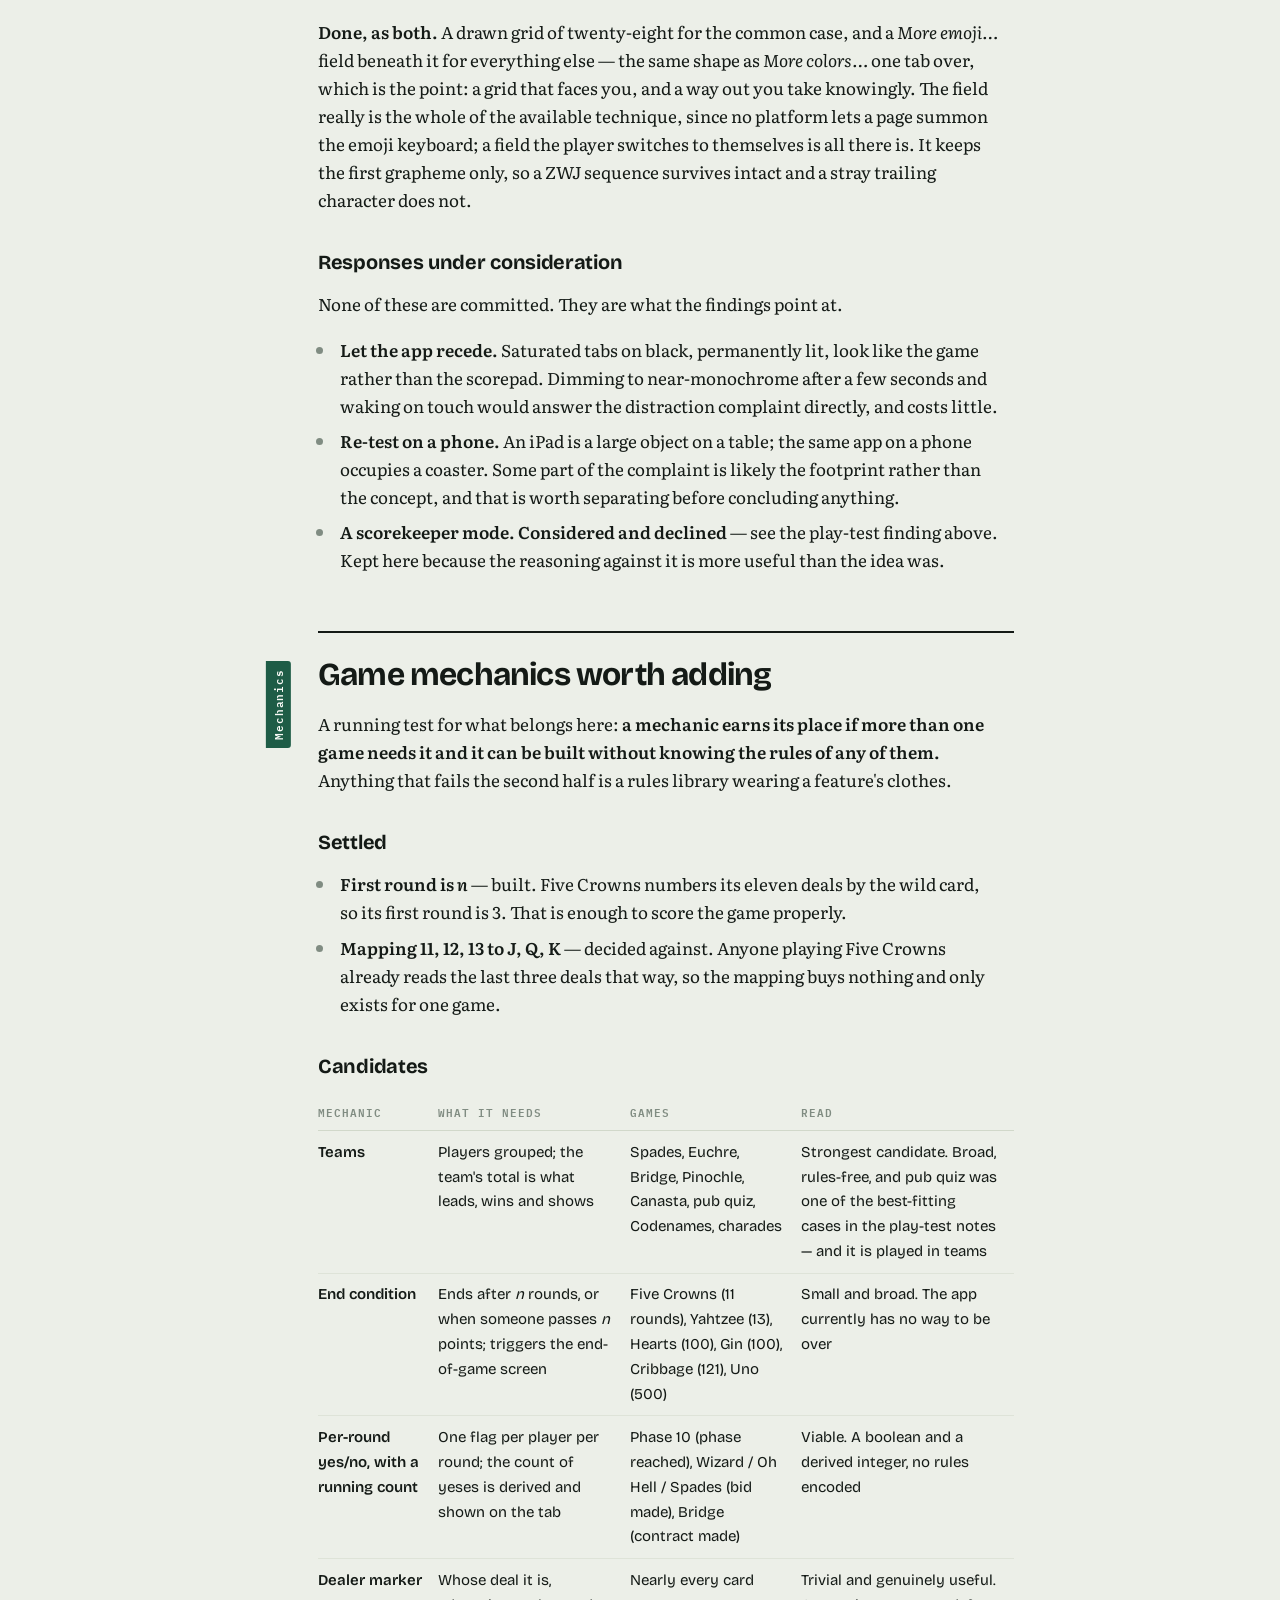
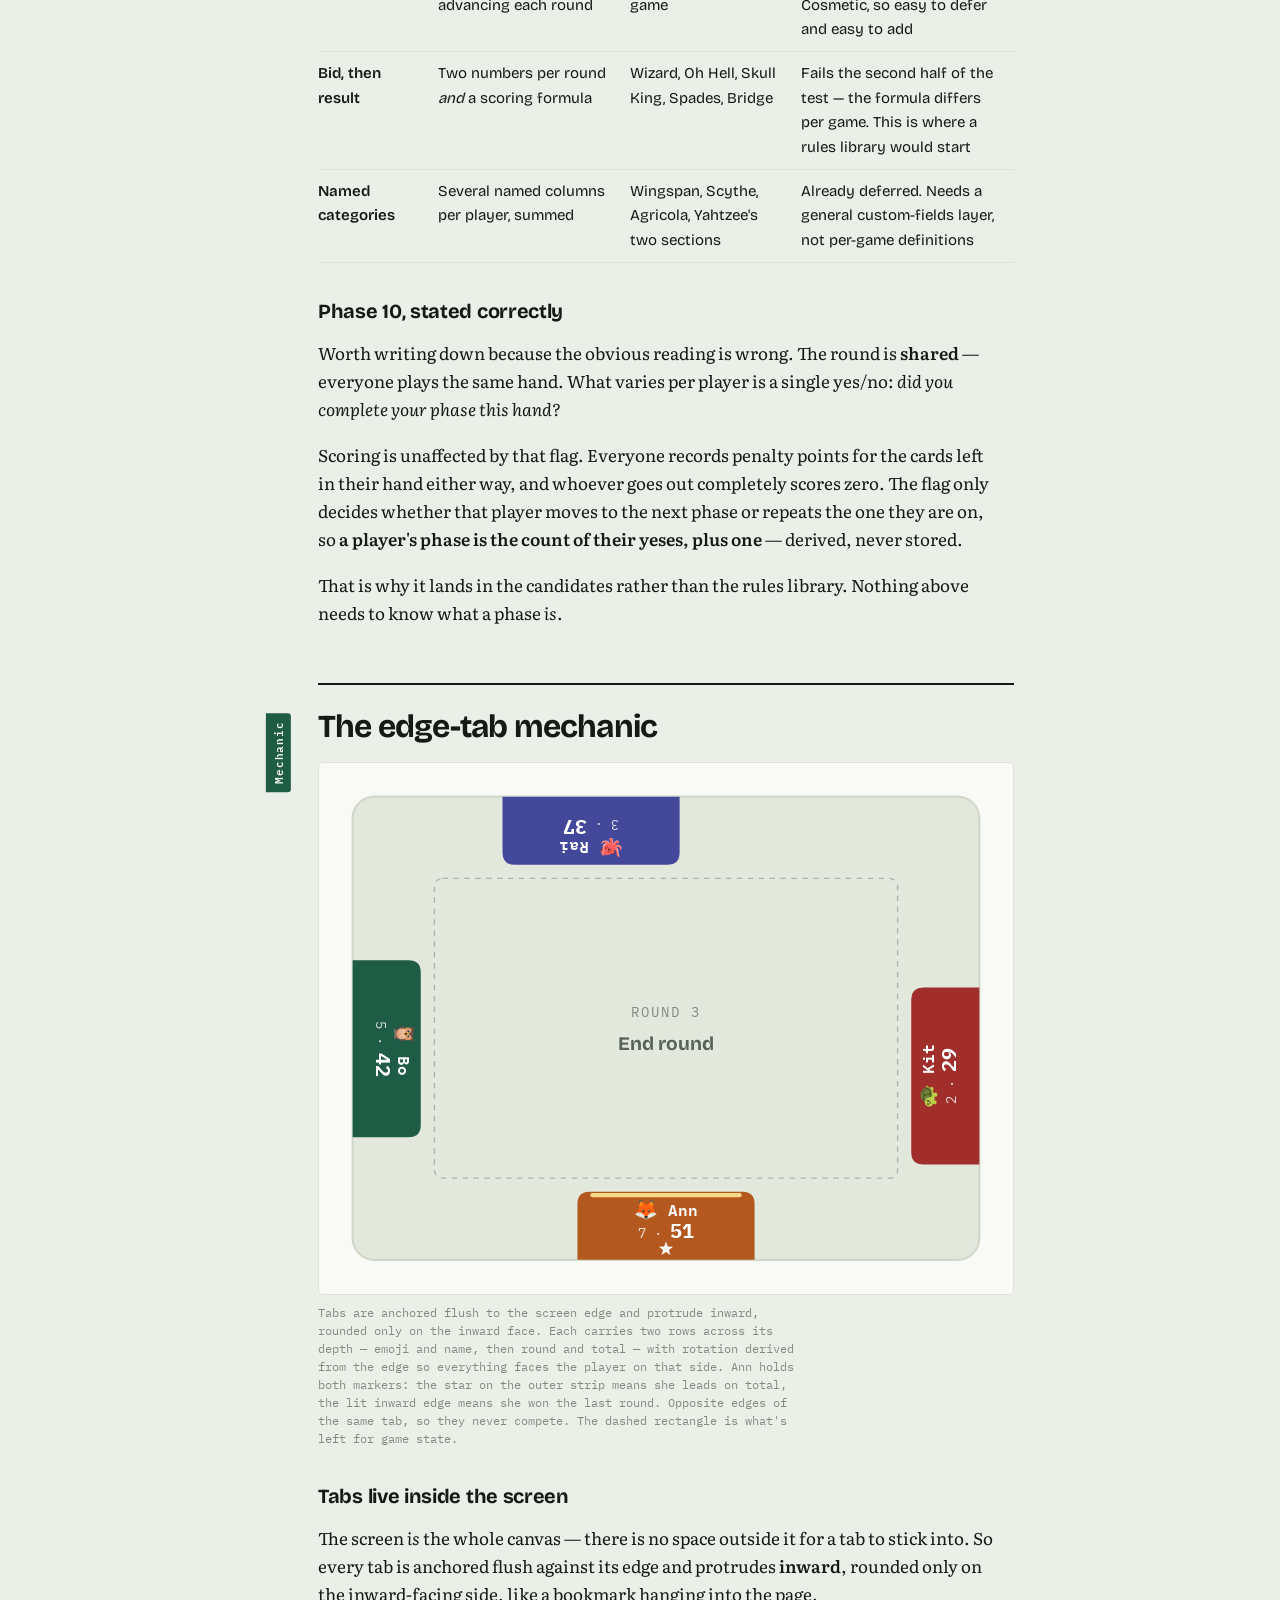
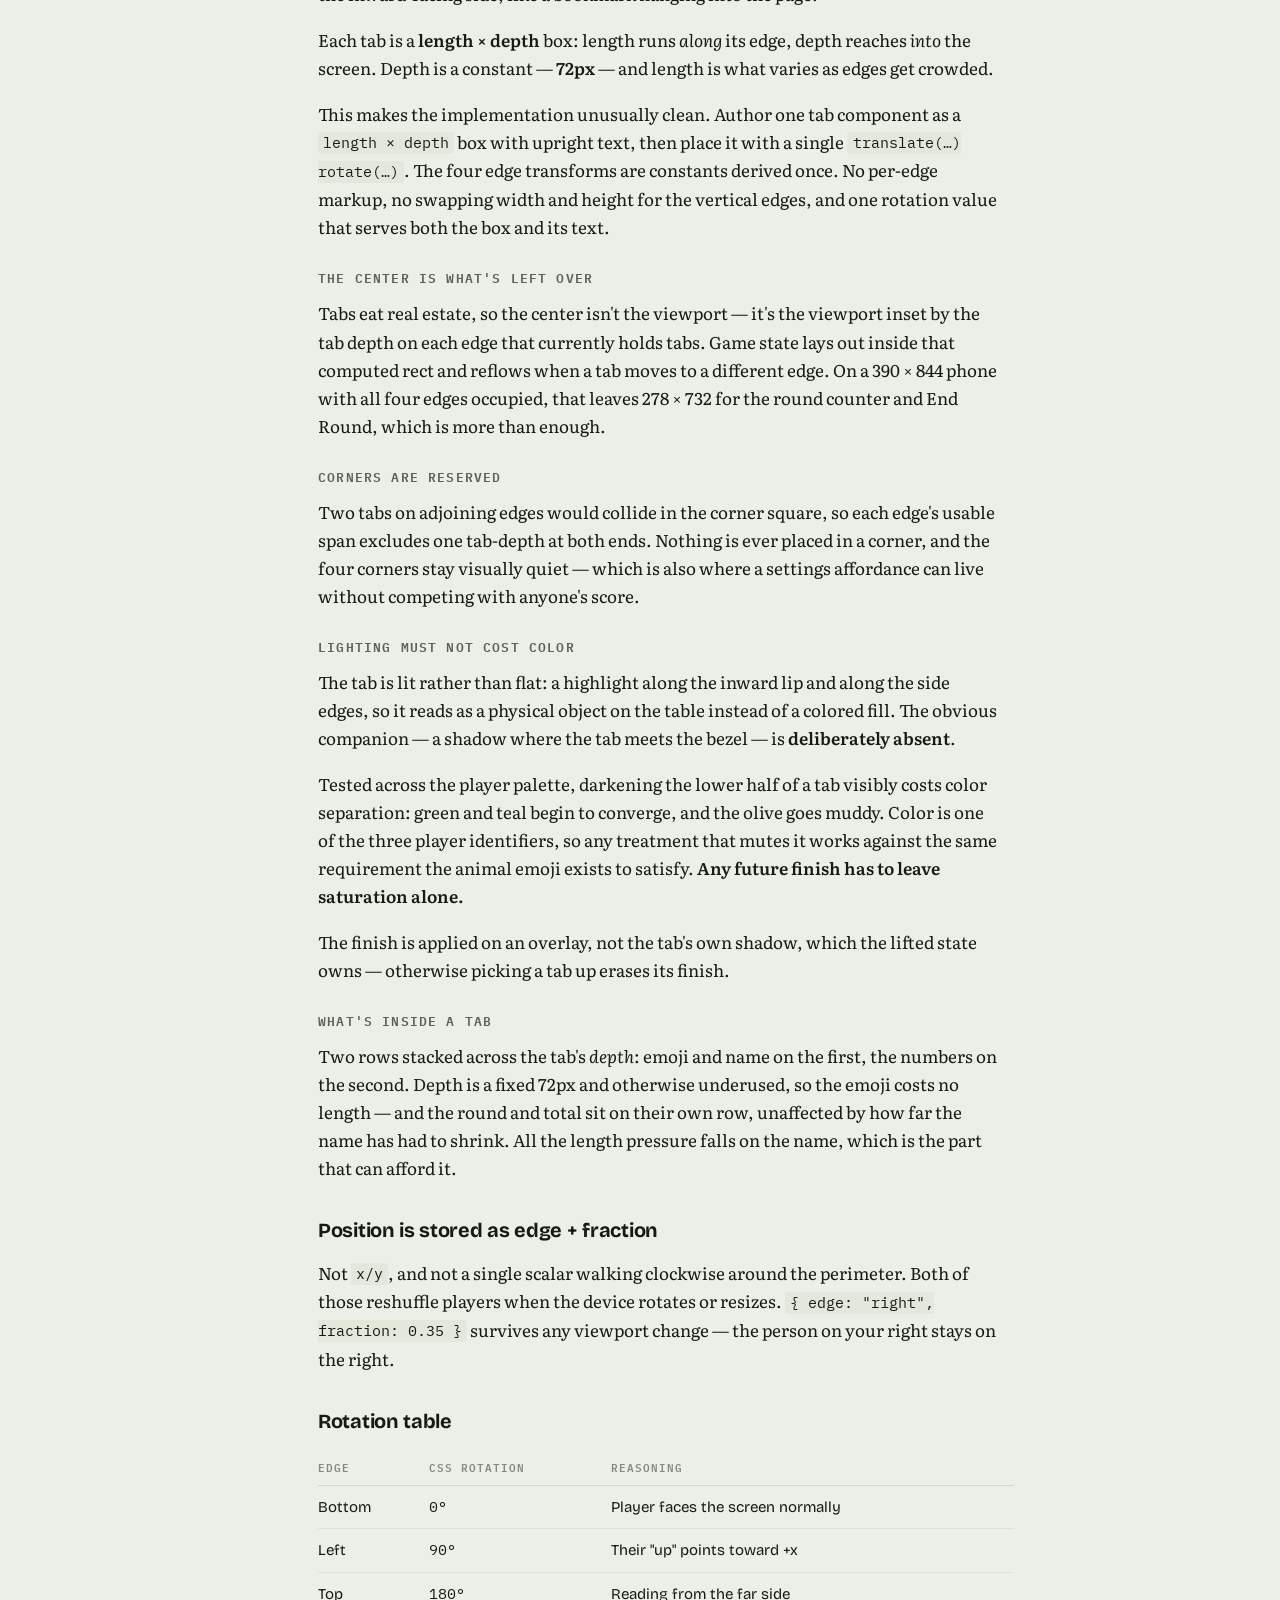
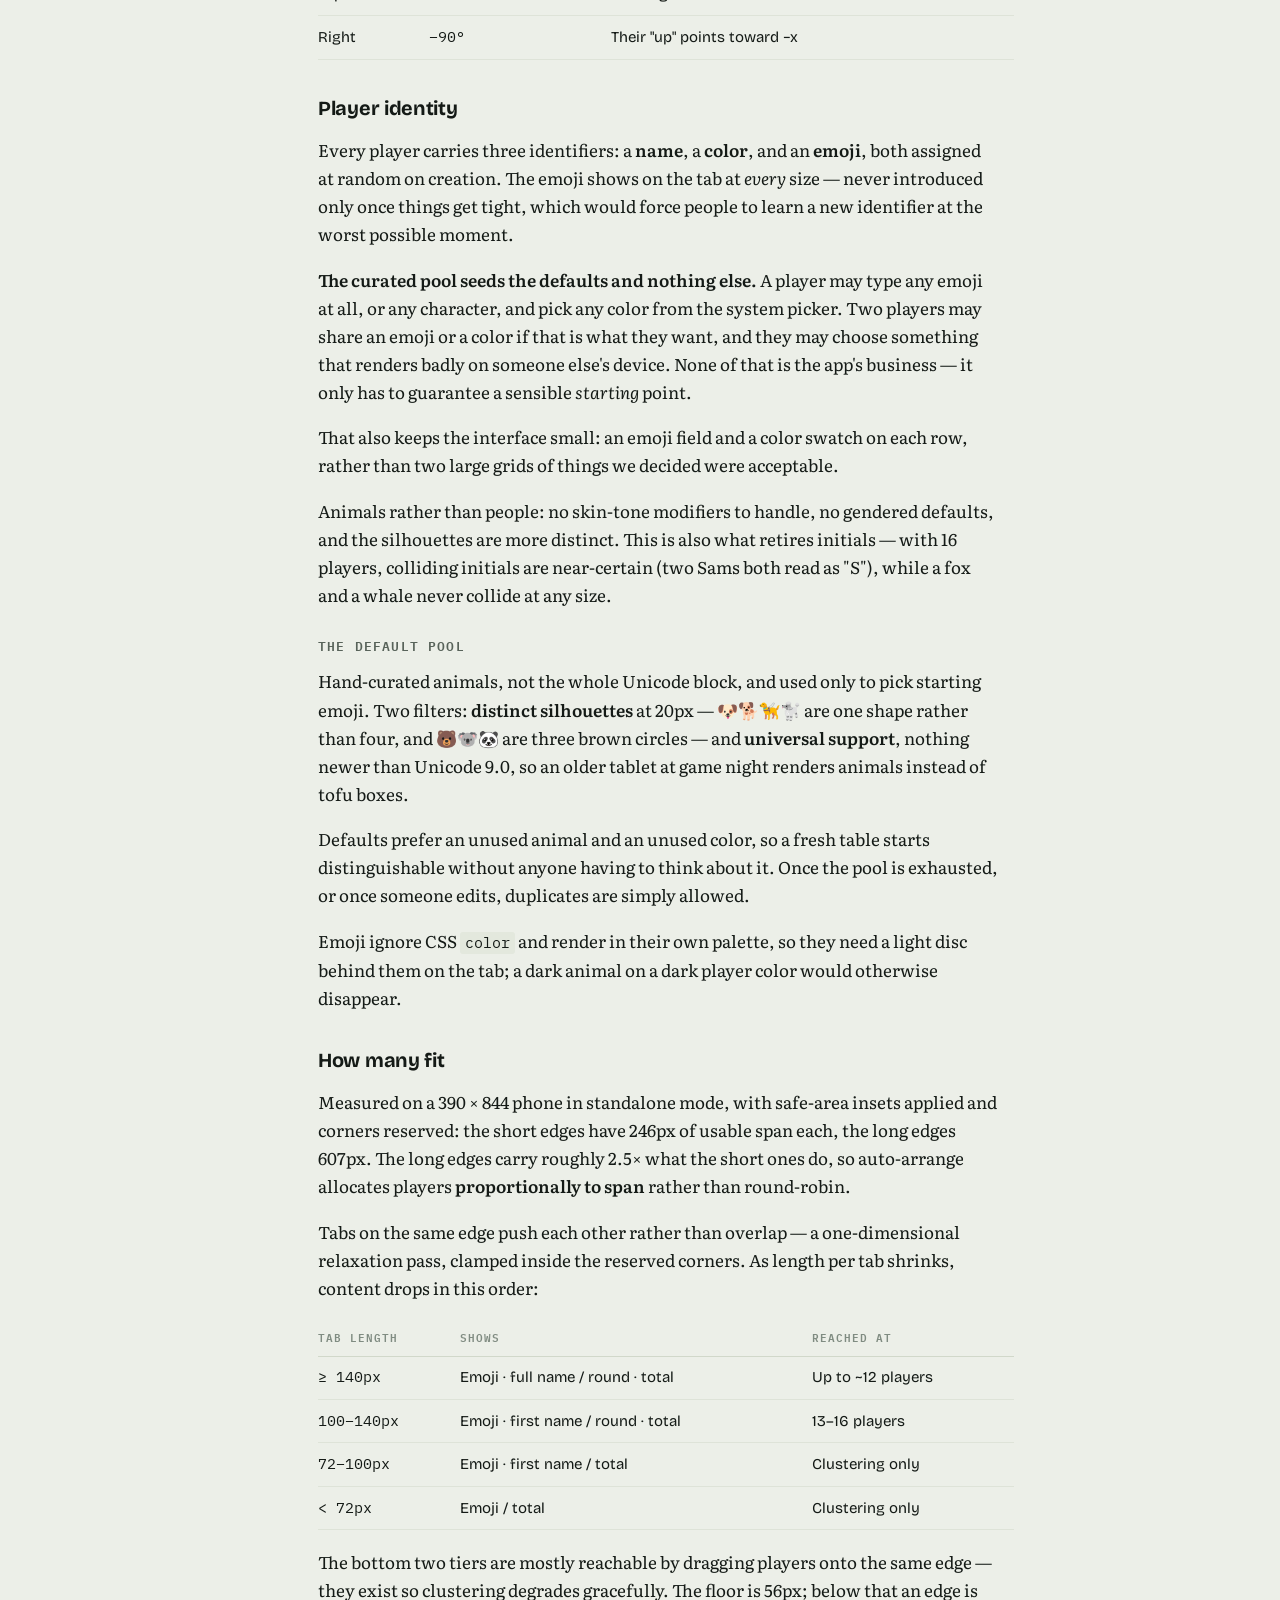
==== commit de3230f4: "Let a round end level (#56) End round could not be pressed twice in a row. Three overlapping conditi" ====
--- a/ref/PLAN.html
+++ b/ref/PLAN.html
@@ -513,6 +513,7 @@
     <div class="note">
       <span class="label">Design principle</span>
       <p><strong>The app never infers the physical world.</strong> A tab moves when someone moves it, and at no other time. No sensor, rotation or orientation change is treated as intent.</p>
+      <p>It does not infer the <em>game</em> either. Whether a round happened is a fact about the table, not about the log &mdash; a round can end with every player on nothing, and the app does not get to tell a table it did not just play one. <strong>End round refuses only where there is a real hazard behind the refusal</strong>: no players, or a round entry still in flight whose pending values would be discarded. It used to refuse until something had been scored since the last marker, which read from the outside as the button locking up for no stated reason, and which locked hardest in exactly the case it was worst at judging. A marker pressed by mistake is what Undo is for.</p>
       <p>Clever inference fails the same way spatial audio does: it is right often enough to be trusted, and when it is wrong the user has no model for why and no obvious way back. A scorekeeper that rearranges itself is worse than one that makes you drag a tab, because dragging always works and is always understood.</p>
     </div>
 
